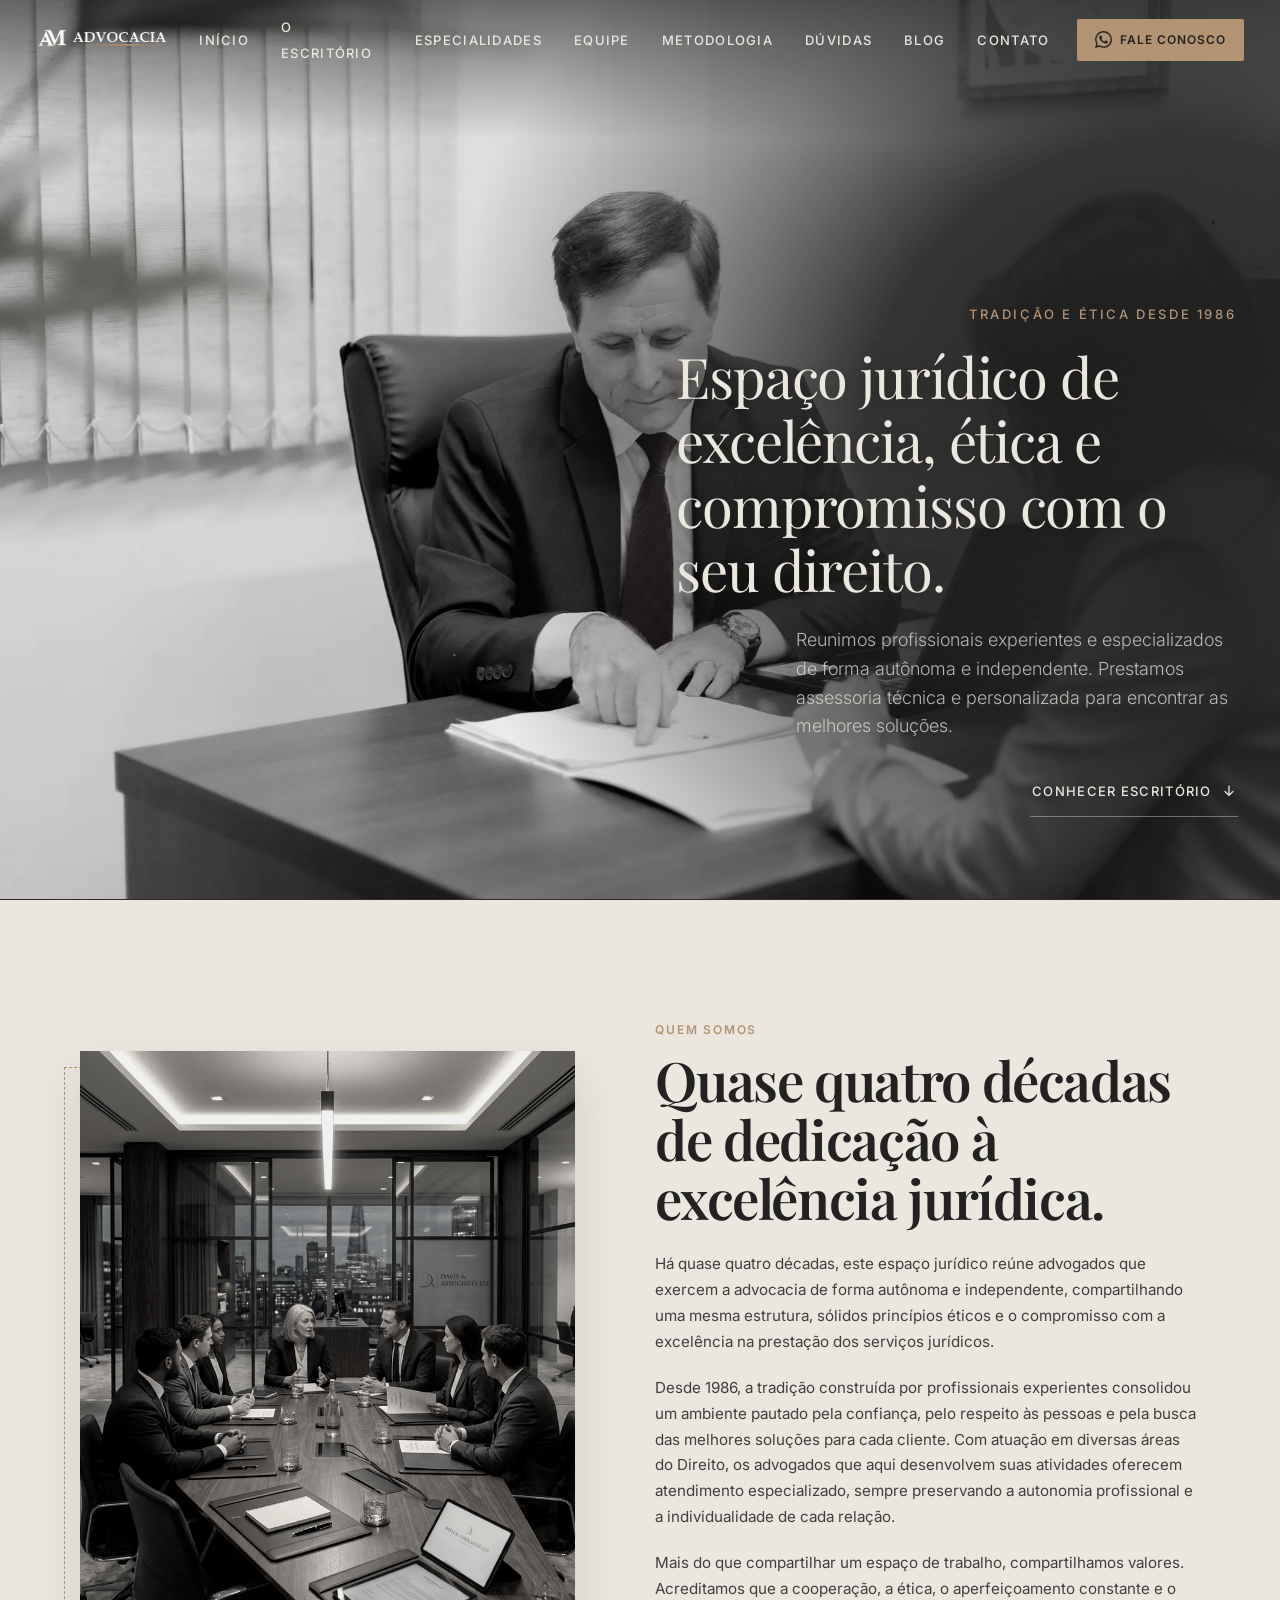
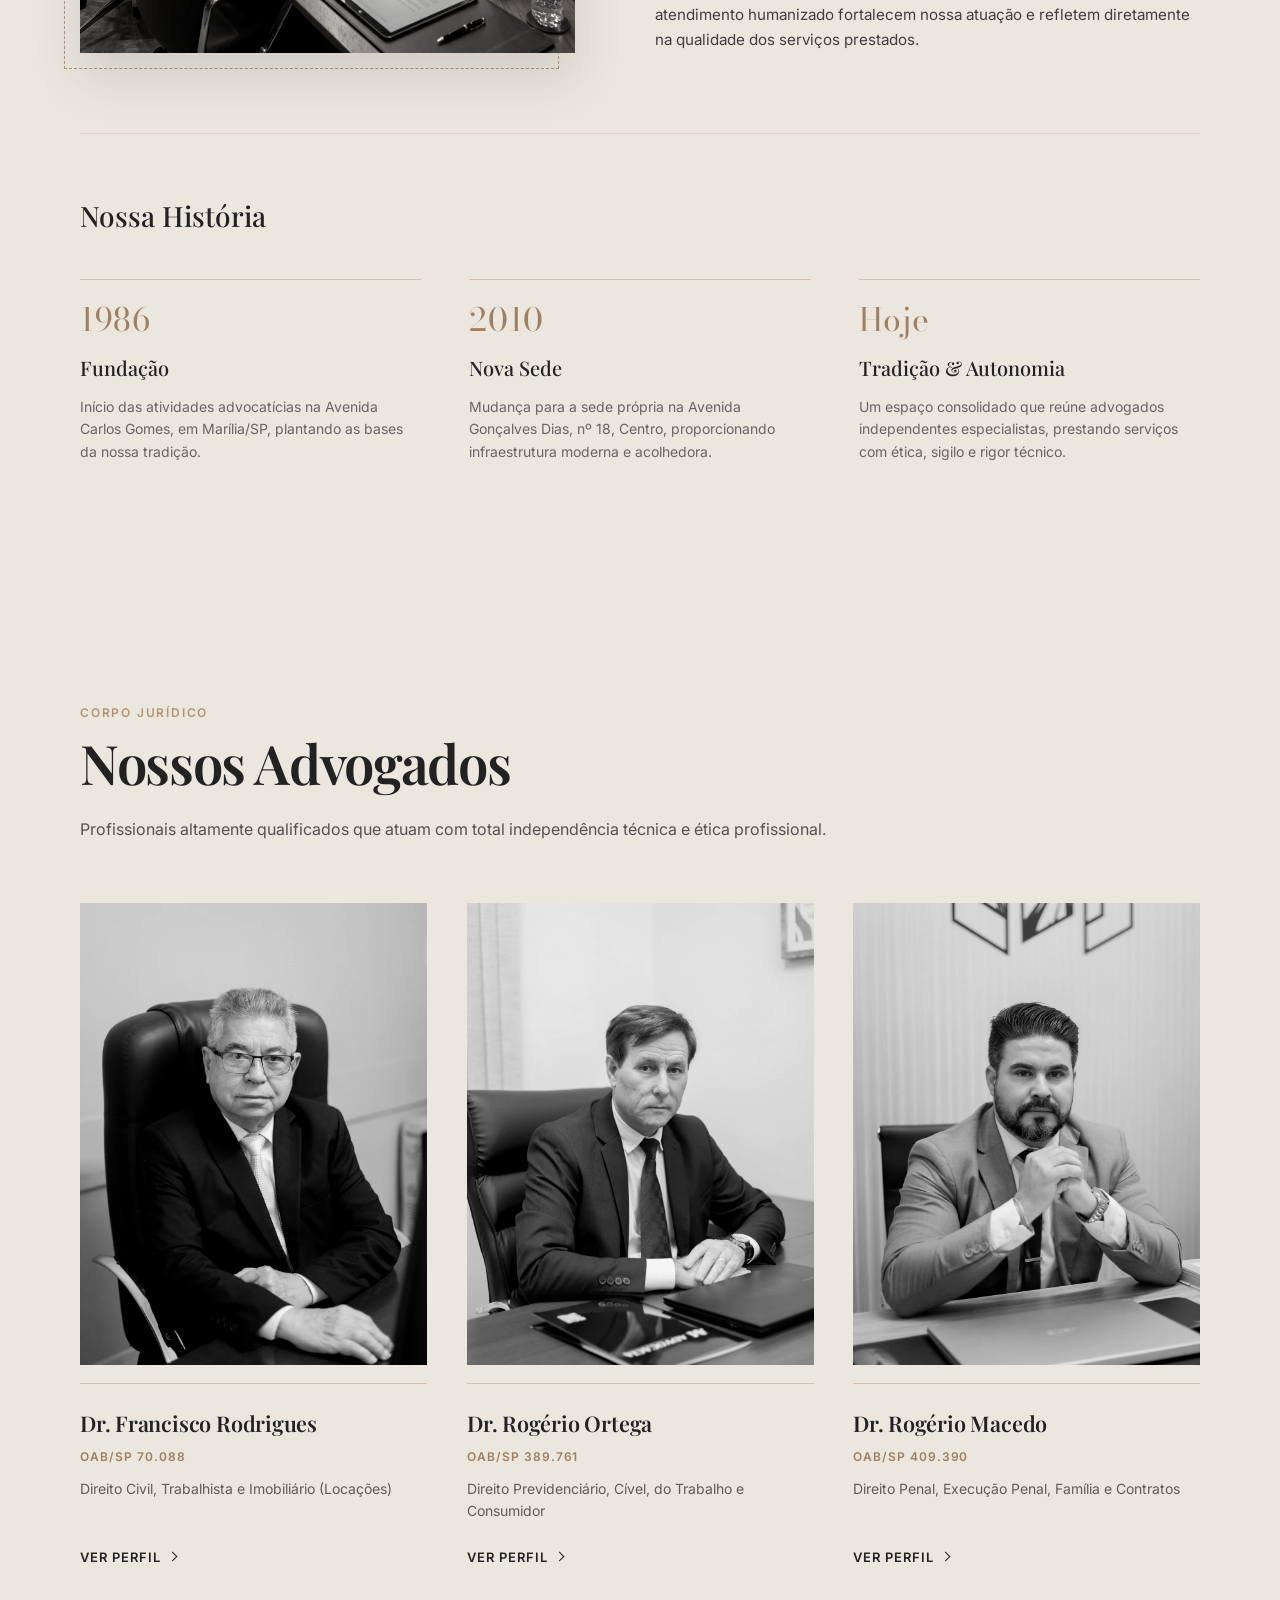
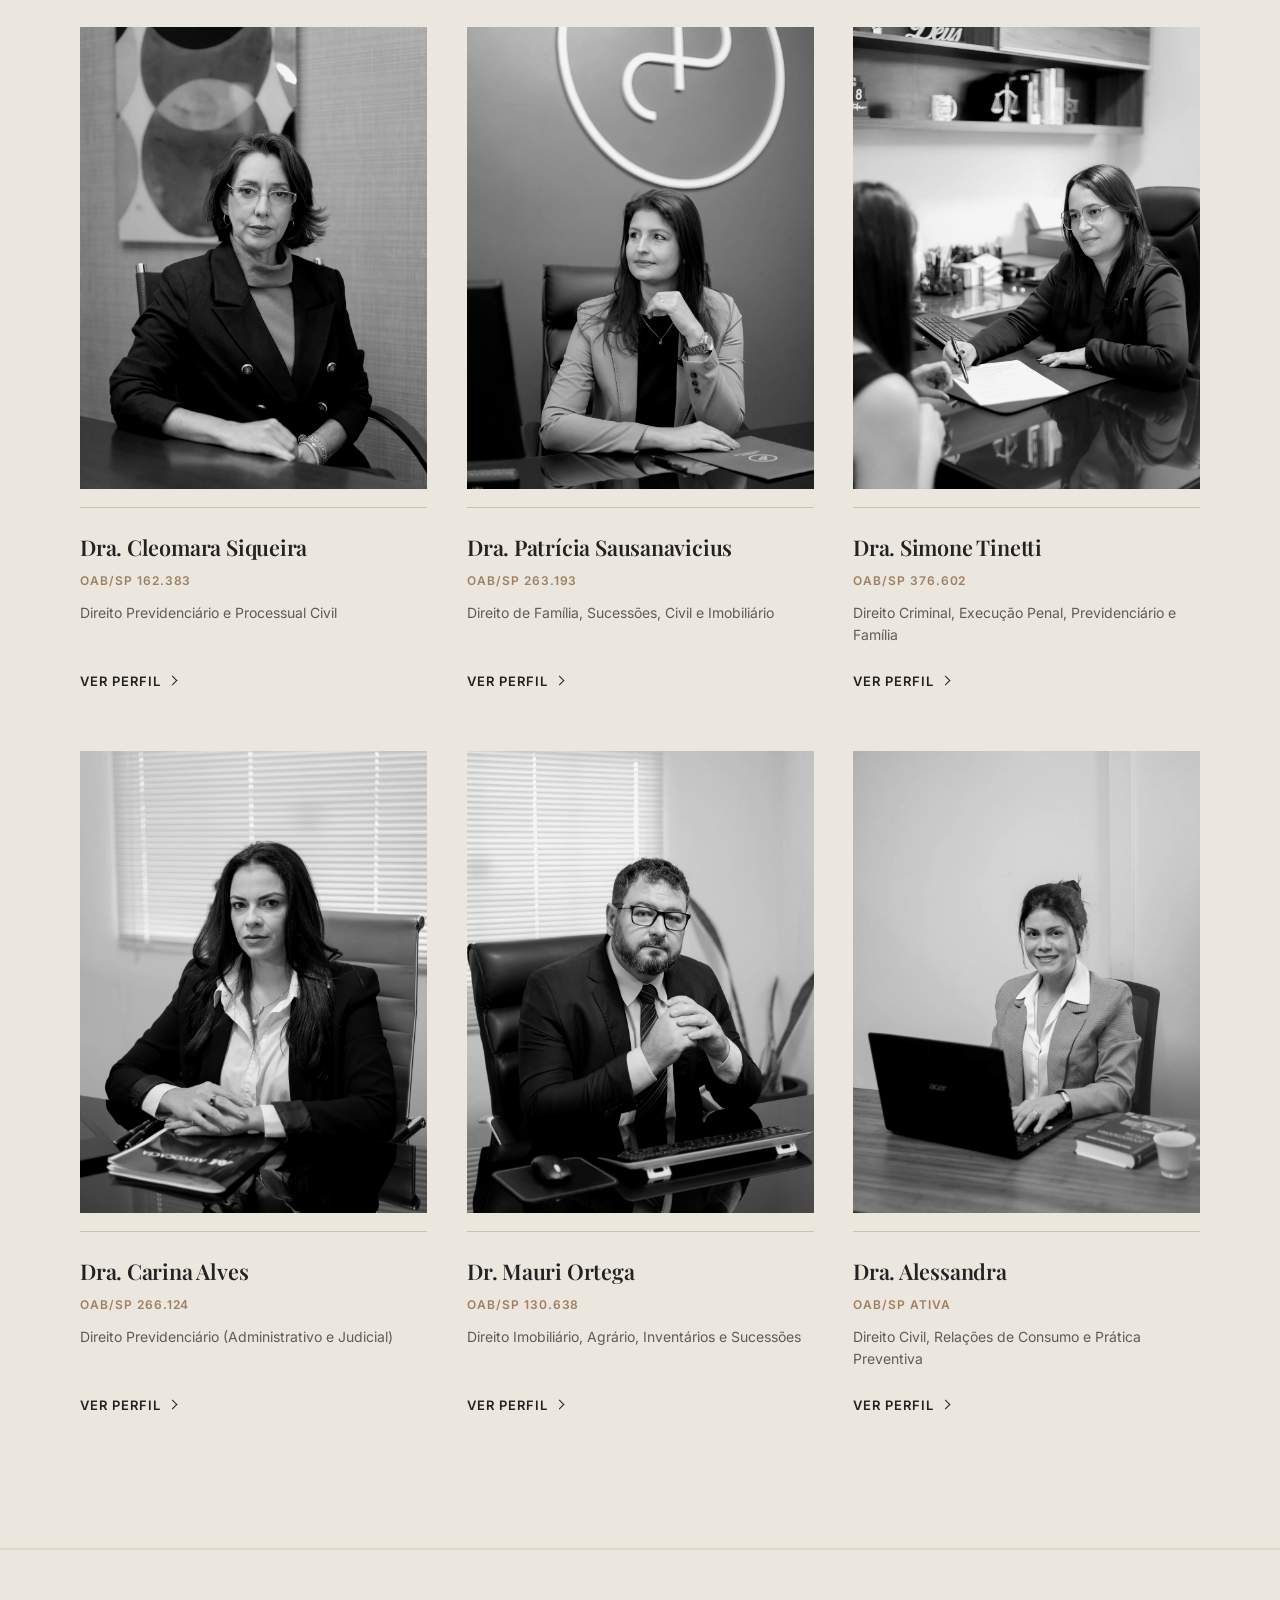
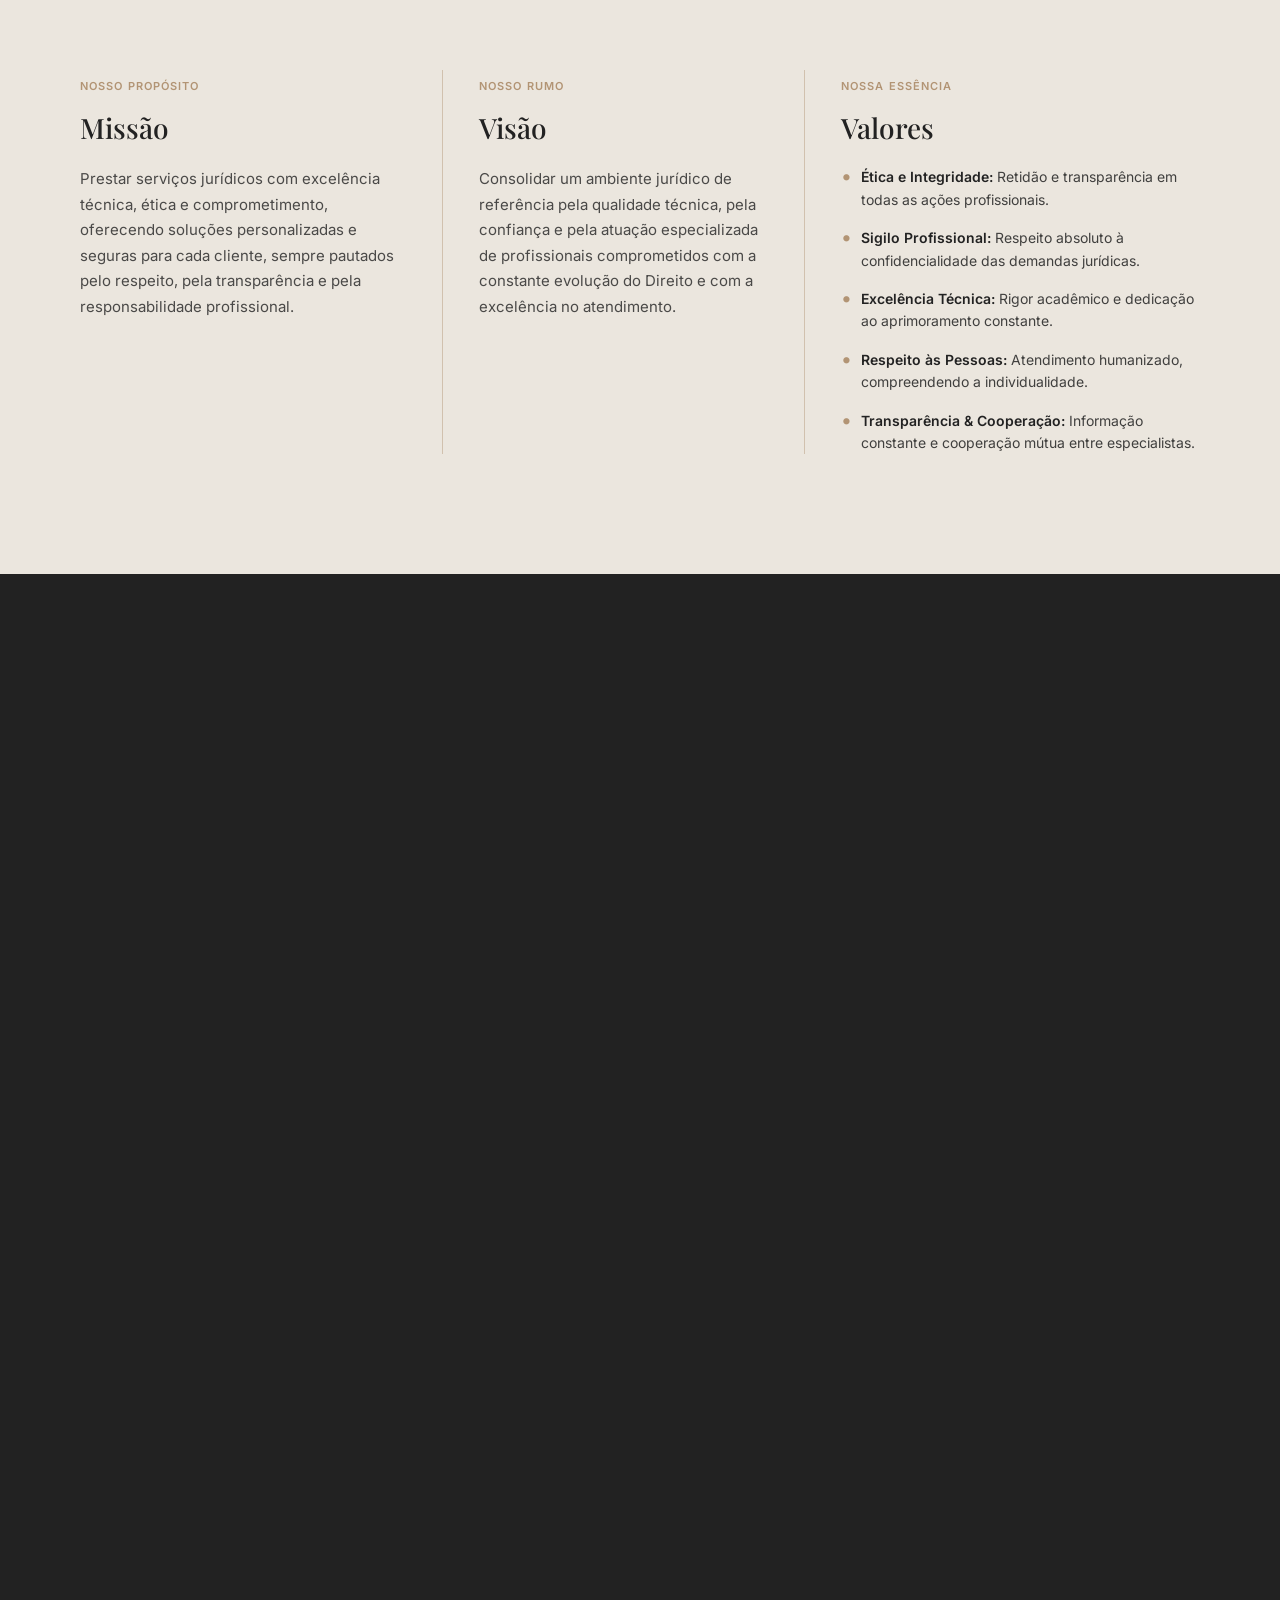
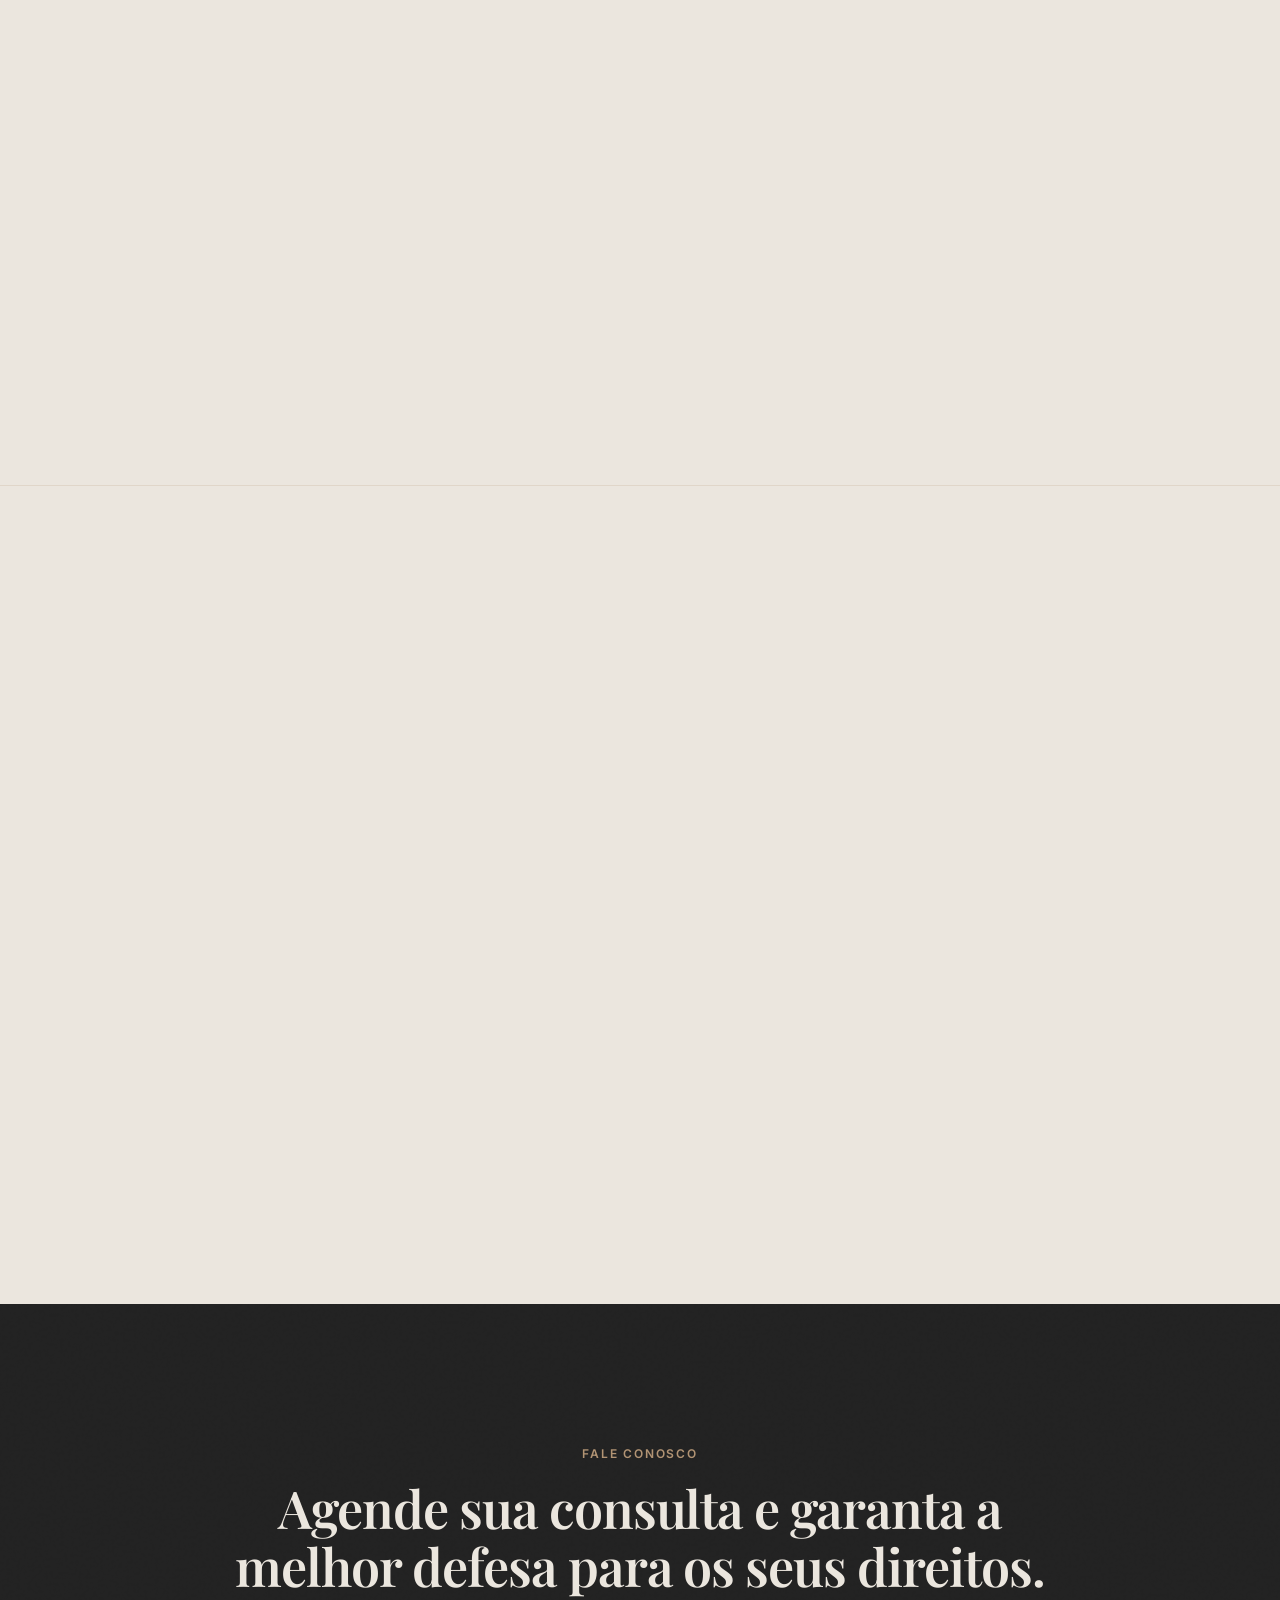
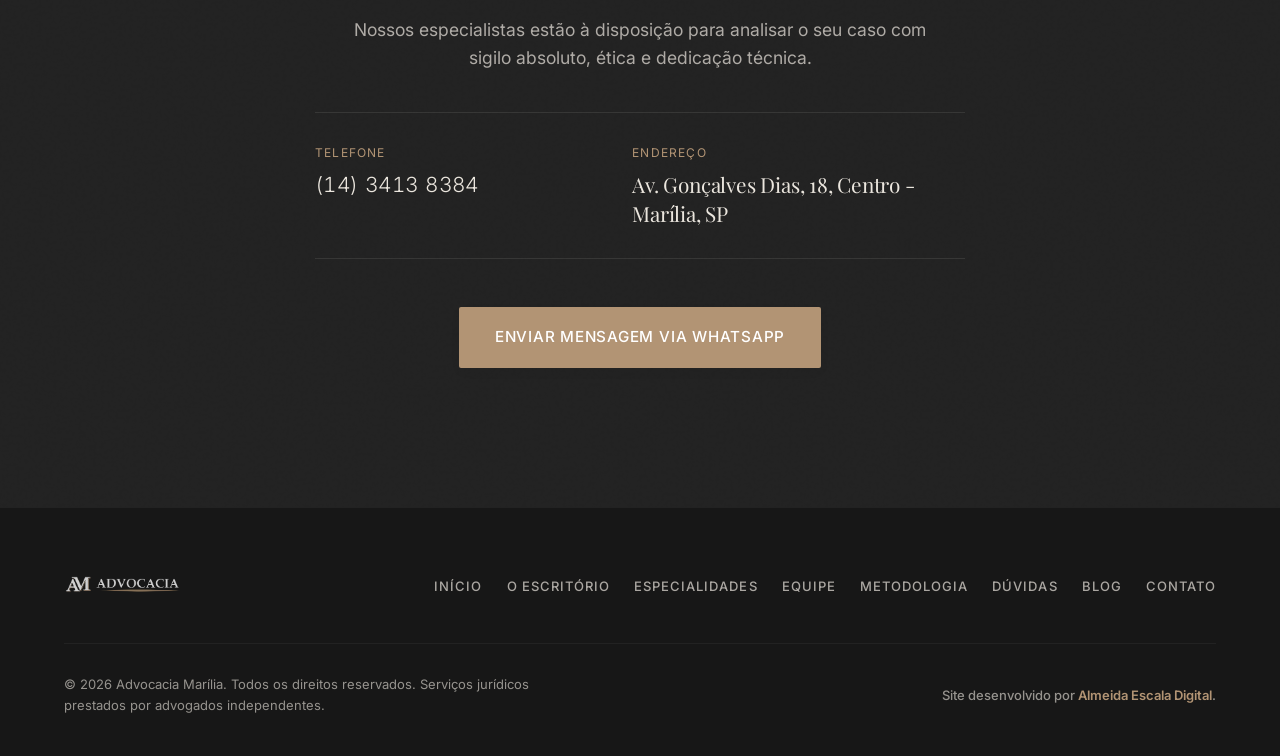
==== index.html @ 07aff84d "Site inicial: hero, sobre, especialidades, equipe, blog e favicon Landing page estática (HTML/CSS/JS" ====
<!DOCTYPE html>
<html lang="pt-BR">
<head>
    <meta charset="UTF-8">
    <meta name="viewport" content="width=device-width, initial-scale=1.0">
    <meta name="description" content="Advocacia Marília - Espaço jurídico de excelência, ética e compromisso. Advogados independentes especializados em diversas áreas do Direito desde 1986 em Marília/SP.">
    <meta name="theme-color" content="#222222">
    <meta property="og:type" content="website">
    <meta property="og:title" content="Advocacia Marília | Excelência e Tradição Jurídica">
    <meta property="og:description" content="Espaço jurídico que reúne advogados independentes especializados em diversas áreas do Direito desde 1986, em Marília/SP.">
    <meta property="og:locale" content="pt_BR">
    <link rel="icon" type="image/png" sizes="32x32" href="favicon-32x32.png">
    <link rel="icon" type="image/png" sizes="16x16" href="favicon-16x16.png">
    <link rel="apple-touch-icon" href="apple-touch-icon.png">
    <title>Advocacia Marília | Excelência e Tradição Jurídica</title>
    
    <!-- Pré-carregamento e Fontes Premium -->
    <link rel="preconnect" href="https://fonts.googleapis.com">
    <link rel="preconnect" href="https://fonts.gstatic.com" crossorigin>
    <link href="https://fonts.googleapis.com/css2?family=Inter:wght@300;400;500;600&family=Playfair+Display:ital,wght@0,400..700;1,400..700&family=Bodoni+Moda:opsz,wght@6..96,400..500&display=swap" rel="stylesheet">

    <!-- Estilos Principais -->
    <link rel="stylesheet" href="style.css?v=14">
</head>
<body>

    <!-- SEÇÃO 0: NAVBAR INTELIGENTE -->
    <nav class="navbar" id="navbar">
        <div class="nav-container">
            <a href="#inicio" class="nav-logo" aria-label="Advocacia Marília - Voltar ao início">
                <img src="logo.png" alt="Logo Advocacia Marília" class="logo-img">
            </a>
            
            <!-- Menu Hamburguer para Mobile -->
            <button class="menu-toggle" id="menuToggle" aria-label="Abrir menu de navegação" aria-expanded="false" aria-controls="navLinks">
                <span class="bar"></span>
                <span class="bar"></span>
                <span class="bar"></span>
            </button>
            
            <ul class="nav-links" id="navLinks">
                <li><a href="#inicio" class="nav-item">Início</a></li>
                <li><a href="#sobre" class="nav-item">O Escritório</a></li>
                <li><a href="#atuacao" class="nav-item">Especialidades</a></li>
                <li><a href="#equipe" class="nav-item">Equipe</a></li>
                <li><a href="#metodologia" class="nav-item">Metodologia</a></li>
                <li><a href="#faq" class="nav-item">Dúvidas</a></li>
                <li><a href="blog/" class="nav-item">Blog</a></li>
                <li><a href="#contato" class="nav-item">Contato</a></li>
            </ul>

            <!-- CTA WhatsApp no header: unico caminho ao WhatsApp visivel durante o Hero, ja que o FAB fica oculto ate #sobre -->
            <a href="https://wa.me/551434138384" target="_blank" rel="noopener noreferrer" class="nav-whatsapp" aria-label="Fale conosco no WhatsApp">
                <svg viewBox="0 0 24 24" xmlns="http://www.w3.org/2000/svg" fill="currentColor" class="nav-whatsapp-icon" aria-hidden="true">
                    <path d="M.057 24l1.687-6.163a11.867 11.867 0 0 1-1.587-5.946C.16 5.335 5.495 0 12.05 0a11.817 11.817 0 0 1 8.413 3.488 11.824 11.824 0 0 1 3.48 8.414c-.003 6.557-5.338 11.892-11.893 11.892a11.9 11.9 0 0 1-5.688-1.448L.057 24zm6.597-3.807c1.676.995 3.276 1.591 5.392 1.592 5.448 0 9.886-4.434 9.889-9.885.002-5.462-4.415-9.89-9.881-9.892-5.452 0-9.887 4.434-9.889 9.884a9.86 9.86 0 0 0 1.51 5.26l-.999 3.648 3.748-.984zm11.387-5.464c-.074-.124-.272-.198-.57-.347-.297-.149-1.758-.868-2.031-.967-.272-.099-.47-.149-.669.149-.198.297-.768.967-.941 1.165-.173.198-.347.223-.644.074-.297-.149-1.255-.462-2.39-1.475-.883-.788-1.48-1.761-1.653-2.059-.173-.297-.018-.458.13-.606.134-.133.297-.347.446-.521.151-.172.2-.296.3-.495.099-.198.05-.372-.025-.521-.075-.148-.669-1.611-.916-2.206-.242-.579-.487-.501-.669-.51l-.57-.01a1.1 1.1 0 0 0-.792.372c-.272.297-1.04 1.016-1.04 2.479s1.065 2.876 1.213 3.074c.149.198 2.095 3.2 5.076 4.487.709.306 1.263.489 1.694.626.712.226 1.36.194 1.872.118.571-.085 1.758-.719 2.006-1.413.248-.695.248-1.29.173-1.414z"/>
                </svg>
                <span class="nav-whatsapp-text">Fale Conosco</span>
            </a>
        </div>
    </nav>

    <!-- SEÇÃO 1: HERO -->
    <header class="hero" id="inicio">
        <!-- Foto real do escritorio (ensaio) como fundo, p&b + veu radial navy -->
        <div class="hero-media" aria-hidden="true">
            <img src="fotoatendendo.webp" alt="" fetchpriority="high" class="hero-media-img">
        </div>

        <div class="hero-container">
            <span class="hero-kicker reveal reveal-delay-1">Tradição e Ética desde 1986</span>
            <h1 class="hero-title reveal reveal-delay-2">Espaço jurídico de excelência, ética e compromisso com o seu direito.</h1>
            <p class="hero-subtitle reveal reveal-delay-3">Reunimos profissionais experientes e especializados de forma autônoma e independente. Prestamos assessoria técnica e personalizada para encontrar as melhores soluções.</p>
            <a href="#sobre" class="hero-link reveal reveal-delay-4">
                <span>Conhecer Escritório</span>
                <svg class="hero-link-arrow" viewBox="0 0 16 16" xmlns="http://www.w3.org/2000/svg" fill="none" stroke="currentColor" stroke-width="1.5" stroke-linecap="round" stroke-linejoin="round" aria-hidden="true">
                    <path d="M8 2.5v10M3.5 8.5 8 13l4.5-4.5"/>
                </svg>
            </a>
        </div>
    </header>

    <main>
        <!-- SEÇÃO 2: A ADVOGADA / SOBRE -->
        <section class="about" id="sobre">
            <div class="section-container">
                <!-- Grid de 2 linhas: kicker (linha 1, col dir), imagem (linha 2, col esq) e corpo (linha 2, col dir) -->
                <!-- compartilham a mesma linha -> topo da imagem = topo do titulo, base da imagem = fim do texto.  -->
                <div class="about-grid reveal">
                    <span class="section-kicker about-kicker">Quem Somos</span>
                    <div class="about-media">
                        <div class="about-frame">
                            <img src="quem_somos_neutro.webp" alt="Reunião corporativa no escritório Advocacia Marília" class="about-img" loading="lazy">
                        </div>
                    </div>
                    <div class="about-body">
                        <h2 class="section-title">Quase quatro décadas de dedicação à excelência jurídica.</h2>

                        <p class="about-text">Há quase quatro décadas, este espaço jurídico reúne advogados que exercem a advocacia de forma autônoma e independente, compartilhando uma mesma estrutura, sólidos princípios éticos e o compromisso com a excelência na prestação dos serviços jurídicos.</p>
                        <p class="about-text">Desde 1986, a tradição construída por profissionais experientes consolidou um ambiente pautado pela confiança, pelo respeito às pessoas e pela busca das melhores soluções para cada cliente. Com atuação em diversas áreas do Direito, os advogados que aqui desenvolvem suas atividades oferecem atendimento especializado, sempre preservando a autonomia profissional e a individualidade de cada relação.</p>
                        <p class="about-text">Mais do que compartilhar um espaço de trabalho, compartilhamos valores. Acreditamos que a cooperação, a ética, o aperfeiçoamento constante e o atendimento humanizado fortalecem nossa atuação e refletem diretamente na qualidade dos serviços prestados.</p>
                    </div>
                </div>

                <!-- LINHA DO TEMPO -->
                <div class="timeline-wrapper reveal">
                    <h3 class="timeline-section-title">Nossa História</h3>
                    <div class="timeline-grid">
                        <div class="timeline-item">
                            <span class="timeline-year">1986</span>
                            <h4 class="timeline-title">Fundação</h4>
                            <p class="timeline-desc">Início das atividades advocatícias na Avenida Carlos Gomes, em Marília/SP, plantando as bases da nossa tradição.</p>
                        </div>
                        <div class="timeline-item">
                            <span class="timeline-year">2010</span>
                            <h4 class="timeline-title">Nova Sede</h4>
                            <p class="timeline-desc">Mudança para a sede própria na Avenida Gonçalves Dias, nº 18, Centro, proporcionando infraestrutura moderna e acolhedora.</p>
                        </div>
                        <div class="timeline-item">
                            <span class="timeline-year">Hoje</span>
                            <h4 class="timeline-title">Tradição & Autonomia</h4>
                            <p class="timeline-desc">Um espaço consolidado que reúne advogados independentes especialistas, prestando serviços com ética, sigilo e rigor técnico.</p>
                        </div>
                    </div>
                </div>
            </div>
        </section>

        <!-- SEÇÃO: CORPO JURÍDICO / EQUIPE -->
        <section class="team" id="equipe">
            <div class="section-container">
                <div class="team-header">
                    <span class="section-kicker">Corpo Jurídico</span>
                    <h2 class="section-title">Nossos Advogados</h2>
                    <p class="team-subtitle">Profissionais altamente qualificados que atuam com total independência técnica e ética profissional.</p>
                </div>

                <div class="team-grid">
                    <!-- ADVOGADO 1: Francisco Rodrigues -->
                    <div class="team-card reveal reveal-delay-1">
                        <div class="team-media">
                            <img src="curriculoseadvogados/francisco.webp" alt="Dr. Francisco Rodrigues" class="team-img" loading="lazy">
                        </div>
                        <div class="team-info">
                            <h3 class="team-name">Dr. Francisco Rodrigues</h3>
                            <span class="team-oab">OAB/SP 70.088</span>
                            <p class="team-specialty">Direito Civil, Trabalhista e Imobiliário (Locações)</p>
                            <button class="team-expand-btn" aria-label="Ver perfil completo de Dr. Francisco Rodrigues">
                                <span class="btn-text">Ver Perfil</span>
                                <span class="btn-icon"></span>
                            </button>
                            <div class="team-bio-data" style="display: none;">
                                Advogado atuante desde 1982, especializado nas áreas de Direito Civil, Direito do Trabalho e Direito Imobiliário voltado a locações. Possui uma sólida trajetória institucional na advocacia, tendo sido eleito Secretário da OAB Marília (1993/1995) e Secretário-Geral (2022/2024). Foi nomeado membro do Conselho Regional de Prerrogativas de Marília (2013/2015) e membro do Conselho Regional de Prerrogativas da 11ª Região (2016/2018). Atualmente, exerce o cargo de Vice-Presidente da 31ª Subseção da OAB de Marília/SP para o triênio 2025/2027.
                            </div>
                        </div>
                    </div>

                    <!-- ADVOGADO 2: Rogério Ortega -->
                    <div class="team-card reveal reveal-delay-2">
                        <div class="team-media">
                            <img src="curriculoseadvogados/rogerioortega.webp" alt="Dr. Rogério Marques Ortega" class="team-img" loading="lazy">
                        </div>
                        <div class="team-info">
                            <h3 class="team-name">Dr. Rogério Ortega</h3>
                            <span class="team-oab">OAB/SP 389.761</span>
                            <p class="team-specialty">Direito Previdenciário, Cível, do Trabalho e Consumidor</p>
                            <button class="team-expand-btn" aria-label="Ver perfil completo de Dr. Rogério Marques Ortega">
                                <span class="btn-text">Ver Perfil</span>
                                <span class="btn-icon"></span>
                            </button>
                            <div class="team-bio-data" style="display: none;">
                                Graduado pelo Centro Universitário Eurípedes de Marília - UNIVEM (2004). Especialista pós-graduado em Direito e Processo do Trabalho pela Anhanguera-UNIDERP (2010), Direito Público (2012), Direito Previdenciário e Processo Previdenciário pelo IBMEC-SP (2022) e Direito Processual Civil pelo IBMEC-SP (2025). Atua na área de Direito Previdenciário com foco na concessão e revisão de aposentadorias e benefícios. No Direito Civil, atua em contratos, relações de consumo, família e sucessões. No Direito do Trabalho, atua em advocacia contenciosa e preventiva para trabalhadores e empresas.
                            </div>
                        </div>
                    </div>

                    <!-- ADVOGADO 3: Rogério Macedo -->
                    <div class="team-card reveal reveal-delay-3">
                        <div class="team-media">
                            <img src="curriculoseadvogados/rogeriomacedo.webp" alt="Dr. Rogério Aparecido dos Santos Macedo" class="team-img" loading="lazy">
                        </div>
                        <div class="team-info">
                            <h3 class="team-name">Dr. Rogério Macedo</h3>
                            <span class="team-oab">OAB/SP 409.390</span>
                            <p class="team-specialty">Direito Penal, Execução Penal, Família e Contratos</p>
                            <button class="team-expand-btn" aria-label="Ver perfil completo de Dr. Rogério Aparecido dos Santos Macedo">
                                <span class="btn-text">Ver Perfil</span>
                                <span class="btn-icon"></span>
                            </button>
                            <div class="team-bio-data" style="display: none;">
                                Graduado pela Universidade de Marília (UNIMAR) em 2017 e pós-graduado em Direito Processual Civil. Atualiza-se constantemente junto à Escola Superior da Advocacia (ESA) e LEGALE, com extensões em Juizados Especiais Criminais, Processo Penal Constitucional, Direito de Família e Responsabilidade Civil no Direito Médico. Especializado em Direito Penal e Execução Penal (defesas em flagrante, Tribunal do Júri, recursos e Habeas Corpus de urgência), Direito de Família e Sucessões (divórcios, partilhas, pensão e inventários) e assessoria em Direito Contratual.
                            </div>
                        </div>
                    </div>

                    <!-- ADVOGADO 4: Cleomara Siqueira -->
                    <div class="team-card reveal reveal-delay-1">
                        <div class="team-media">
                            <img src="curriculoseadvogados/cleomara.webp" alt="Dra. Cleomara Cardoso de Siqueira" class="team-img" loading="lazy">
                        </div>
                        <div class="team-info">
                            <h3 class="team-name">Dra. Cleomara Siqueira</h3>
                            <span class="team-oab">OAB/SP 162.383</span>
                            <p class="team-specialty">Direito Previdenciário e Processual Civil</p>
                            <button class="team-expand-btn" aria-label="Ver perfil completo de Dra. Cleomara Cardoso de Siqueira">
                                <span class="btn-text">Ver Perfil</span>
                                <span class="btn-icon"></span>
                            </button>
                            <div class="team-bio-data" style="display: none;">
                                Graduada em Direito pela UNIMAR (1998) e pela Escola Superior da Magistratura do Paraná (1999). Especialista pós-graduada em Direito Processual Civil pela UNIVEM (2002) e em Direito Previdenciário pelo IBMEC-SP (2020-2021). É Mestranda em Direito pela UNIMAR. Exerceu o cargo de Coordenadora Regional da Mulher Advogada da OAB/SP (2016/2018) e atua como Presidente da Comissão da Mulher Advogada da Subseção de Marília desde 2016. É coautora de artigos jurídicos sobre Alienação Parental e Contratos de Representação Comercial publicados em livros coletivos.
                            </div>
                        </div>
                    </div>

                    <!-- ADVOGADO 5: Patrícia Sausanavicius -->
                    <div class="team-card reveal reveal-delay-2">
                        <div class="team-media">
                            <img src="curriculoseadvogados/patricia.webp" alt="Dra. Patrícia Sausanavicius" class="team-img" loading="lazy">
                        </div>
                        <div class="team-info">
                            <h3 class="team-name">Dra. Patrícia Sausanavicius</h3>
                            <span class="team-oab">OAB/SP 263.193</span>
                            <p class="team-specialty">Direito de Família, Sucessões, Civil e Imobiliário</p>
                            <button class="team-expand-btn" aria-label="Ver perfil completo de Dra. Patrícia Sausanavicius">
                                <span class="btn-text">Ver Perfil</span>
                                <span class="btn-icon"></span>
                            </button>
                            <div class="team-bio-data" style="display: none;">
                                Advogada com mais de 19 anos de experiência em advocacia e consultoria jurídica. Pós-graduada em Direito Civil e pós-graduanda em Direito Imobiliário. Atua com excelência técnica e sensibilidade humanizada no planejamento sucessório, proteção patrimonial familiar, inventários judiciais e extrajudiciais, divórcios, partilhas de bens, bem como em Direito Imobiliário (elaboração de contratos imobiliários, regularização de imóveis urbanos e rurais, usucapião e adjudicação compulsória).
                            </div>
                        </div>
                    </div>

                    <!-- ADVOGADO 6: Simone Tinetti -->
                    <div class="team-card reveal reveal-delay-3">
                        <div class="team-media">
                            <img src="curriculoseadvogados/simone.webp" alt="Dra. Simone Aparecida de Oliveira Tinetti Barbosa" class="team-img" loading="lazy">
                        </div>
                        <div class="team-info">
                            <h3 class="team-name">Dra. Simone Tinetti</h3>
                            <span class="team-oab">OAB/SP 376.602</span>
                            <p class="team-specialty">Direito Criminal, Execução Penal, Previdenciário e Família</p>
                            <button class="team-expand-btn" aria-label="Ver perfil completo de Dra. Simone Aparecida de Oliveira Tinetti Barbosa">
                                <span class="btn-text">Ver Perfil</span>
                                <span class="btn-icon"></span>
                            </button>
                            <div class="team-bio-data" style="display: none;">
                                Graduada em Direito pela Faculdade de Ensino Superior e Formação Integral - FAEF (2015) e pós-graduada em Direito Penal e Processual Penal. Atua com foco altamente especializado e humanizado no contencioso criminal e na execução penal de urgência, bem como na área de elaboração de contratos cíveis, Direito Previdenciário (benefícios administrativamente e judicialmente) e demandas judiciais de Família e Sucessões.
                            </div>
                        </div>
                    </div>

                    <!-- ADVOGADO 7: Carina Alves -->
                    <div class="team-card reveal reveal-delay-1">
                        <div class="team-media">
                            <img src="curriculoseadvogados/carina.webp" alt="Dra. Carina Alves Camargo Prestes" class="team-img" loading="lazy">
                        </div>
                        <div class="team-info">
                            <h3 class="team-name">Dra. Carina Alves</h3>
                            <span class="team-oab">OAB/SP 266.124</span>
                            <p class="team-specialty">Direito Previdenciário (Administrativo e Judicial)</p>
                            <button class="team-expand-btn" aria-label="Ver perfil completo de Dra. Carina Alves Camargo Prestes">
                                <span class="btn-text">Ver Perfil</span>
                                <span class="btn-icon"></span>
                            </button>
                            <div class="team-bio-data" style="display: none;">
                                Graduada pela Fundação Eurípedes Soares da Rocha - UNIVEM (2006), pós-graduada em Direito Processual Civil pela UNIVEM e pós-graduada em Direito do Estado com ênfase em Previdenciário e Tributário pela UNIMAR. Membro da Comissão da Mulher Advogada da Subseção de Marília desde 2016. Possui mais de 15 anos de prática especializada no Direito Previdenciário contra o INSS, com forte atuação em planejamento previdenciário, aposentadorias especiais, benefícios de incapacidade, revisões de aposentadoria e concessões judiciais.
                            </div>
                        </div>
                    </div>

                    <!-- ADVOGADO 8: Mauri Ortega -->
                    <div class="team-card reveal reveal-delay-2">
                        <div class="team-media">
                            <img src="curriculoseadvogados/joseaugusto.webp" alt="Dr. Mauri Ortega" class="team-img" loading="lazy">
                        </div>
                        <div class="team-info">
                            <h3 class="team-name">Dr. Mauri Ortega</h3>
                            <span class="team-oab">OAB/SP 130.638</span>
                            <p class="team-specialty">Direito Imobiliário, Agrário, Inventários e Sucessões</p>
                            <button class="team-expand-btn" aria-label="Ver perfil completo de Dr. Mauri Ortega">
                                <span class="btn-text">Ver Perfil</span>
                                <span class="btn-icon"></span>
                            </button>
                            <div class="team-bio-data" style="display: none;">
                                Advogado militante desde 1994, com atuação altamente especializada no Direito Civil e Imobiliário. Foca na assessoria para elaboração de contratos rurais, arrendamento, parceria agrícola, partilhas, inventários e planejamento sucessório imobiliário. Atuou como membro nomeado do Conselho Regional de Prerrogativas de Marília/SP nos períodos de 2013/2015 e 2016/2018.
                            </div>
                        </div>
                    </div>

                    <!-- ADVOGADO 9: Alessandra -->
                    <div class="team-card reveal reveal-delay-3">
                        <div class="team-media">
                            <img src="curriculoseadvogados/alessandra.webp" alt="Dra. Alessandra" class="team-img" loading="lazy">
                        </div>
                        <div class="team-info">
                            <h3 class="team-name">Dra. Alessandra</h3>
                            <span class="team-oab">OAB/SP Ativa</span>
                            <p class="team-specialty">Direito Civil, Relações de Consumo e Prática Preventiva</p>
                            <button class="team-expand-btn" aria-label="Ver perfil completo de Dra. Alessandra">
                                <span class="btn-text">Ver Perfil</span>
                                <span class="btn-icon"></span>
                            </button>
                            <div class="team-bio-data" style="display: none;">
                                Advogada com destacada atuação na advocacia cível e de relações consumeristas. Dedica-se à assessoria contratual e preventiva, atuando no contencioso cível com ética, sigilo absoluto e excelência técnica. Presta consultoria para a mitigação de riscos em negócios cíveis e comerciais, atuando sempre com o objetivo de oferecer soluções práticas, seguras e personalizadas para cada cliente.
                            </div>
                        </div>
                    </div>

                </div>
            </div>
        </section>

        <!-- SEÇÃO: VALORES INSTITUCIONAIS -->
        <section class="institutional" id="valores">
            <div class="section-container">
                <div class="institutional-grid">
                    <div class="inst-card reveal reveal-delay-1">
                        <span class="inst-kicker">Nosso Propósito</span>
                        <h3 class="inst-title">Missão</h3>
                        <p class="inst-text">Prestar serviços jurídicos com excelência técnica, ética e comprometimento, oferecendo soluções personalizadas e seguras para cada cliente, sempre pautados pelo respeito, pela transparência e pela responsabilidade profissional.</p>
                    </div>
                    <div class="inst-card reveal reveal-delay-2">
                        <span class="inst-kicker">Nosso Rumo</span>
                        <h3 class="inst-title">Visão</h3>
                        <p class="inst-text">Consolidar um ambiente jurídico de referência pela qualidade técnica, pela confiança e pela atuação especializada de profissionais comprometidos com a constante evolução do Direito e com a excelência no atendimento.</p>
                    </div>
                    <div class="inst-card inst-card-wide reveal reveal-delay-3">
                        <span class="inst-kicker">Nossa Essência</span>
                        <h3 class="inst-title">Valores</h3>
                        <ul class="inst-list">
                            <li><strong>Ética e Integridade:</strong> Retidão e transparência em todas as ações profissionais.</li>
                            <li><strong>Sigilo Profissional:</strong> Respeito absoluto à confidencialidade das demandas jurídicas.</li>
                            <li><strong>Excelência Técnica:</strong> Rigor acadêmico e dedicação ao aprimoramento constante.</li>
                            <li><strong>Respeito às Pessoas:</strong> Atendimento humanizado, compreendendo a individualidade.</li>
                            <li><strong>Transparência & Cooperação:</strong> Informação constante e cooperação mútua entre especialistas.</li>
                        </ul>
                    </div>
                </div>
            </div>
        </section>

        <!-- SEÇÃO 3: ÁREAS DE ATUAÇÃO -->
        <section class="practice" id="atuacao">
            <div class="section-container">
                <div class="practice-header">
                    <span class="section-kicker light">Especialidades</span>
                    <h2 class="section-title light">Áreas de atuação e excelência jurídica.</h2>
                    <p class="practice-subtitle">Nossos advogados atuam de forma ampla e especializada, garantindo um acompanhamento minucioso em diversas vertentes do Direito.</p>
                </div>
                
                <div class="practice-grid">
                    <div class="practice-card reveal reveal-delay-1">
                        <div class="card-number">01</div>
                        <h3 class="card-title">Direito Civil</h3>
                        <p class="card-desc">Atuação abrangente em conflitos cíveis, incluindo Ações de Alimentos, Execuções de Título, Sucessões, Inventários e partilhas, Cobranças de débitos e responsabilidade civil em geral.</p>
                    </div>
                    <div class="practice-card reveal reveal-delay-2">
                        <div class="card-number">02</div>
                        <h3 class="card-title">Direito Imobiliário</h3>
                        <p class="card-desc">Assessoria jurídica em negócios imobiliários, elaboração e revisão de contratos de compra, venda e locação, regularização fundiária de imóveis e ações de proteção da posse.</p>
                    </div>
                    <div class="practice-card reveal reveal-delay-3">
                        <div class="card-number">03</div>
                        <h3 class="card-title">Direito Trabalhista</h3>
                        <p class="card-desc">Defesa dos interesses dos trabalhadores e consultoria preventiva para empresas, com foco em cumprimento das obrigações legais e redução de litígios jurídicos.</p>
                    </div>
                    <div class="practice-card reveal reveal-delay-4">
                        <div class="card-number">04</div>
                        <h3 class="card-title">Direito Previdenciário</h3>
                        <p class="card-desc">Orientação detalhada e planejamento previdenciário, encaminhamento de aposentadorias, concessão de benefícios assistenciais (BPC/LOAS) e recursos administrativos e judiciais.</p>
                    </div>
                    <div class="practice-card reveal reveal-delay-5">
                        <div class="card-number">05</div>
                        <h3 class="card-title">Direito Administrativo</h3>
                        <p class="card-desc">Assessoria em licitações e contratos com a administração pública, defesa em processos administrativos disciplinares (PAD) e representação perante órgãos reguladores.</p>
                    </div>
                    <div class="practice-card practice-card-media reveal reveal-delay-6">
                        <img src="fotoclosernamesaedocumentos.webp" alt="Detalhe de mesa com documentos jurídicos, caneta, óculos e celular durante análise contratual" class="card-media-img" loading="lazy">
                        <div class="card-media-caption">
                            <span>Sólida fundamentação técnica</span>
                        </div>
                    </div>
                </div>
            </div>
        </section>

        <!-- SEÇÃO 4: METODOLOGIA -->
        <section class="method" id="metodologia">
            <div class="section-container">
                <div class="method-header">
                    <span class="section-kicker">Abordagem de Trabalho</span>
                    <h2 class="section-title">Como atuamos para proteger seus direitos.</h2>
                </div>
                
                <div class="method-grid">
                    <div class="method-column reveal reveal-delay-1">
                        <span class="method-num">01</span>
                        <h3 class="method-title">Acolhimento e Diagnóstico</h3>
                        <p class="method-desc">Realizamos um atendimento humanizado e exclusivo para ouvir sua história e compreender as nuances técnicas e pessoais da sua demanda jurídica.</p>
                    </div>
                    <div class="method-column reveal reveal-delay-2">
                        <span class="method-num">02</span>
                        <h3 class="method-title">Análise e Planejamento</h3>
                        <p class="method-desc">Estudamos minuciosamente o cenário com base na legislação e jurisprudência atuais, construindo uma estratégia robusta, segura e transparente.</p>
                    </div>
                    <div class="method-column reveal reveal-delay-3">
                        <span class="method-num">03</span>
                        <h3 class="method-title">Ação e Acompanhamento</h3>
                        <p class="method-desc">Conduzimos as medidas judiciais ou extrajudiciais com total rigor técnico, garantindo atualizações frequentes e um canal direto de comunicação com você.</p>
                    </div>
                </div>

                <div class="method-featured reveal">
                    <div class="method-featured-content">
                        <h4 class="featured-heading">Compromisso com Atendimento Humanizado</h4>
                        <p class="featured-text">Nossos advogados operam com autonomia profissional, preservando a individualidade das relações e focando em soluções sob medida, com ética e cooperação constante.</p>
                    </div>
                    <div class="method-featured-media">
                        <img src="compromisso_humanizado.webp" alt="Advogado atendendo cliente no escritório Advocacia Marília" class="featured-img" loading="lazy">
                    </div>
                </div>
            </div>
        </section>

        <!-- SEÇÃO 5: FAQ / DÚVIDAS -->
        <section class="faq" id="faq">
            <div class="section-container">
                <div class="faq-header">
                    <span class="section-kicker">Perguntas Frequentes</span>
                    <h2 class="section-title">Dúvidas comuns sobre nossos serviços.</h2>
                </div>
                
                <div class="faq-list">
                    <div class="faq-item reveal reveal-delay-1">
                        <button class="faq-question" aria-expanded="false">
                            <span>Como funciona o atendimento de advogados autônomos no mesmo espaço?</span>
                            <span class="faq-icon" aria-hidden="true"></span>
                        </button>
                        <div class="faq-answer">
                            <div class="faq-answer-inner">
                                <p class="faq-text">O escritório funciona como um espaço de cooperação jurídica compartilhada. Cada advogado exerce suas atividades com total autonomia profissional, independência técnica e sigilo. Isso garante atendimento personalizado e especializado, ao mesmo tempo em que permite a cooperação entre os profissionais quando a complexidade do caso exige.</p>
                            </div>
                        </div>
                    </div>
                    <div class="faq-item reveal reveal-delay-2">
                        <button class="faq-question" aria-expanded="false">
                            <span>Como posso agendar uma consulta jurídica no escritório?</span>
                            <span class="faq-icon" aria-hidden="true"></span>
                        </button>
                        <div class="faq-answer">
                            <div class="faq-answer-inner">
                                <p class="faq-text">O agendamento pode ser feito de forma simples pelo telefone fixo <strong>(14) 3413 8384</strong> ou clicando nos botões de CTA ("Falar com um Advogado") espalhados pelo site, que direcionam para o nosso atendimento digital. Realizamos atendimentos presenciais na nossa sede e também consultas remotas por videoconferência.</p>
                            </div>
                        </div>
                    </div>
                    <div class="faq-item reveal reveal-delay-3">
                        <button class="faq-question" aria-expanded="false">
                            <span>Quais documentos preciso providenciar para a primeira consulta?</span>
                            <span class="faq-icon" aria-hidden="true"></span>
                        </button>
                        <div class="faq-answer">
                            <div class="faq-answer-inner">
                                <p class="faq-text">Para a primeira reunião de avaliação, sugerimos trazer seus documentos pessoais (RG, CPF e comprovante de endereço) e toda a documentação que esteja diretamente relacionada ao seu caso (por exemplo: contratos, notificações, carteira de trabalho, certidões de nascimento/óbito, decisões judiciais anteriores, etc.).</p>
                            </div>
                        </div>
                    </div>
                    <div class="faq-item reveal reveal-delay-4">
                        <button class="faq-question" aria-expanded="false">
                            <span>Onde fica localizado o escritório e possui estacionamento ou acessibilidade?</span>
                            <span class="faq-icon" aria-hidden="true"></span>
                        </button>
                        <div class="faq-answer">
                            <div class="faq-answer-inner">
                                <p class="faq-text">Estamos estabelecidos em sede própria na <strong>Avenida Gonçalves Dias, 18, Centro - Marília, SP</strong> (próximo à região central). Nossa estrutura física foi planejada para garantir total acessibilidade, conforto e absoluta privacidade durante os atendimentos.</p>
                            </div>
                        </div>
                    </div>
                </div>
            </div>
        </section>

        <!-- SEÇÃO: BLOG / INFORMAÇÃO -->
        <section class="blog" id="blog">
            <div class="section-container">
                <div class="blog-header">
                    <span class="section-kicker">Informativo Jurídico</span>
                    <h2 class="section-title">Artigos e análises da nossa equipe de advogados.</h2>
                </div>
                
                <div class="blog-grid">
                    <article class="blog-card reveal reveal-delay-1">
                        <span class="blog-date">15 de Junho, 2026</span>
                        <h3 class="blog-card-title">Planejamento previdenciário: como garantir uma aposentadoria segura</h3>
                        <p class="blog-card-author">Por Dra. Carina Alves · OAB/SP 266.124</p>
                        <p class="blog-card-excerpt">Entenda a importância de planejar a sua aposentadoria com antecedência, analisando as regras de transição e calculando o melhor momento para o requerimento.</p>
                        <a href="blog/planejamento-previdenciario/" class="blog-read-more" aria-label="Ler artigo completo sobre Planejamento Previdenciário">Ler artigo completo</a>
                    </article>
                    <article class="blog-card reveal reveal-delay-2">
                        <span class="blog-date">02 de Junho, 2026</span>
                        <h3 class="blog-card-title">Inventário extrajudicial: o caminho mais rápido para a partilha de bens</h3>
                        <p class="blog-card-author">Por Dra. Patrícia Sausanavicius · OAB/SP 263.193</p>
                        <p class="blog-card-excerpt">Saiba como realizar a partilha de bens de forma ágil através de cartório de notas, economizando tempo e evitando o desgaste de um processo judicial demorado.</p>
                        <a href="blog/inventario-extrajudicial/" class="blog-read-more" aria-label="Ler artigo completo sobre Inventário Extrajudicial">Ler artigo completo</a>
                    </article>
                    <article class="blog-card reveal reveal-delay-3">
                        <span class="blog-date">24 de Maio, 2026</span>
                        <h3 class="blog-card-title">Contratos imobiliários: cuidados essenciais antes de assinar a compra</h3>
                        <p class="blog-card-author">Por Dr. Mauri Ortega · OAB/SP 130.638</p>
                        <p class="blog-card-excerpt">Descubra as principais cláusulas que devem ser revisadas por um advogado de confiança para prevenir fraudes, atrasos e dores de cabeça futuras.</p>
                        <a href="blog/contratos-imobiliarios-compra-segura/" class="blog-read-more" aria-label="Ler artigo completo sobre Contratos Imobiliários">Ler artigo completo</a>
                    </article>
                </div>

                <a href="blog/" class="blog-all-link">
                    Ver todos os artigos
                    <span aria-hidden="true">&rarr;</span>
                </a>
            </div>
        </section>

        <!-- SEÇÃO 6: CTA FINAL -->
        <section class="cta" id="contato">
            <div class="section-container">
                <div class="cta-card reveal">
                    <span class="cta-kicker">Fale Conosco</span>
                    <h2 class="cta-title">Agende sua consulta e garanta a melhor defesa para os seus direitos.</h2>
                    <p class="cta-subtitle">Nossos especialistas estão à disposição para analisar o seu caso com sigilo absoluto, ética e dedicação técnica.</p>
                    
                    <div class="cta-info-grid">
                        <div class="cta-info-item">
                            <span class="info-label">Telefone</span>
                            <a href="tel:1434138384" class="info-value">(14) 3413 8384</a>
                        </div>
                        <div class="cta-info-item">
                            <span class="info-label">Endereço</span>
                            <address class="info-value">Av. Gonçalves Dias, 18, Centro - Marília, SP</address>
                        </div>
                    </div>

                    <a href="https://wa.me/551434138384" target="_blank" rel="noopener noreferrer" class="btn btn-primary btn-large">Enviar Mensagem via WhatsApp</a>
                </div>
            </div>
        </section>
    </main>

    <!-- SEÇÃO 7: FOOTER -->
    <footer class="footer">
        <div class="footer-container">
            <div class="footer-top">
                <a href="#inicio" class="footer-logo" aria-label="Advocacia Marília - Voltar ao início">
                    <img src="logo.png" alt="Logo Advocacia Marília" class="logo-img-footer">
                </a>
                <ul class="footer-nav">
                    <li><a href="#inicio">Início</a></li>
                    <li><a href="#sobre">O Escritório</a></li>
                    <li><a href="#atuacao">Especialidades</a></li>
                    <li><a href="#equipe">Equipe</a></li>
                    <li><a href="#metodologia">Metodologia</a></li>
                    <li><a href="#faq">Dúvidas</a></li>
                    <li><a href="blog/">Blog</a></li>
                    <li><a href="#contato">Contato</a></li>
                </ul>
            </div>
            
            <div class="footer-bottom">
                <p class="footer-copy">&copy; 2026 Advocacia Marília. Todos os direitos reservados. Serviços jurídicos prestados por advogados independentes.</p>
                <!-- CRÉDITO OBRIGATÓRIO (CLICÁVEL) -->
                <p class="footer-credit">Site desenvolvido por <a href="https://almeidaescaladigital.com" target="_blank" rel="noopener noreferrer" class="credit-link">Almeida Escala Digital</a>.</p>
            </div>
        </div>
    </footer>

    <!-- WIDGET DE WHATSAPP FLUTUANTE INTELIGENTE -->
    <div class="wa-widget" id="waWidget">
        <!-- Balão de Tooltip de Inatividade -->
        <div class="wa-tooltip" id="waTooltip" aria-live="polite">
            <span>Olá, como posso ajudar?</span>
            <button class="wa-tooltip-close" id="waTooltipClose" aria-label="Fechar balão de ajuda">&times;</button>
        </div>

        <!-- FAB redondo verde WhatsApp: clique navega pro wa.me; hover (desktop) abre o chat -->
        <a class="wa-btn" id="waBtn" href="https://wa.me/551434138384" target="_blank" rel="noopener noreferrer" aria-label="Fale conosco no WhatsApp">
            <svg viewBox="0 0 24 24" xmlns="http://www.w3.org/2000/svg" fill="currentColor" class="wa-icon" aria-hidden="true">
                <path d="M.057 24l1.687-6.163a11.867 11.867 0 0 1-1.587-5.946C.16 5.335 5.495 0 12.05 0a11.817 11.817 0 0 1 8.413 3.488 11.824 11.824 0 0 1 3.48 8.414c-.003 6.557-5.338 11.892-11.893 11.892a11.9 11.9 0 0 1-5.688-1.448L.057 24zm6.597-3.807c1.676.995 3.276 1.591 5.392 1.592 5.448 0 9.886-4.434 9.889-9.885.002-5.462-4.415-9.89-9.881-9.892-5.452 0-9.887 4.434-9.889 9.884a9.86 9.86 0 0 0 1.51 5.26l-.999 3.648 3.748-.984zm11.387-5.464c-.074-.124-.272-.198-.57-.347-.297-.149-1.758-.868-2.031-.967-.272-.099-.47-.149-.669.149-.198.297-.768.967-.941 1.165-.173.198-.347.223-.644.074-.297-.149-1.255-.462-2.39-1.475-.883-.788-1.48-1.761-1.653-2.059-.173-.297-.018-.458.13-.606.134-.133.297-.347.446-.521.151-.172.2-.296.3-.495.099-.198.05-.372-.025-.521-.075-.148-.669-1.611-.916-2.206-.242-.579-.487-.501-.669-.51l-.57-.01a1.1 1.1 0 0 0-.792.372c-.272.297-1.04 1.016-1.04 2.479s1.065 2.876 1.213 3.074c.149.198 2.095 3.2 5.076 4.487.709.306 1.263.489 1.694.626.712.226 1.36.194 1.872.118.571-.085 1.758-.719 2.006-1.413.248-.695.248-1.29.173-1.414z"/>
            </svg>
        </a>

        <!-- Painel de Chat Flutuante -->
        <div class="wa-panel" id="waPanel" role="dialog" aria-label="Atendimento Advocacia Marília">
            <header class="wa-panel-header">
                <div class="wa-brand">
                    <span class="wa-brand-name">Advocacia Marília</span>
                    <span class="wa-brand-status">Atendimento Digital</span>
                </div>
            </header>
            
            <div class="wa-panel-body" id="waPanelBody">
                <div class="wa-chat-area" id="waChatArea">
                    <div class="wa-message wa-msg-received">
                        <p>Olá! Selecione uma das perguntas abaixo ou fale direto com nossa equipe:</p>
                    </div>
                </div>

                <!-- Lista de Perguntas Frequentes baseadas no FAQ do site -->
                <div class="wa-faq-list" id="waFaqList">
                    <button class="wa-faq-btn" data-id="1">Como funciona o atendimento de advogados autônomos?</button>
                    <button class="wa-faq-btn" data-id="2">Como posso agendar uma consulta jurídica?</button>
                    <button class="wa-faq-btn" data-id="3">Quais documentos levar para a primeira consulta?</button>
                    <button class="wa-faq-btn" data-id="4">Onde fica localizado o escritório?</button>
                </div>
            </div>

            <footer class="wa-panel-footer">
                <a href="https://wa.me/551434138384" target="_blank" rel="noopener noreferrer" class="wa-direct-link">Falar no WhatsApp</a>
            </footer>
        </div>
    </div>

    <!-- MODAL DE PERFIL DE ADVOGADO (UX PREMIUM EDITORIAL) -->
    <div class="team-modal" id="teamModal" role="dialog" aria-hidden="true" aria-label="Perfil do Advogado">
        <div class="team-modal-overlay" id="teamModalOverlay"></div>
        <div class="team-modal-content">
            <button class="team-modal-close" id="teamModalClose" aria-label="Fechar perfil">&times;</button>
            <div class="team-modal-body">
                <div class="team-modal-media">
                    <img src="" alt="" id="teamModalImg" class="team-modal-img">
                </div>
                <div class="team-modal-info">
                    <h3 class="team-modal-name" id="teamModalName"></h3>
                    <span class="team-modal-oab" id="teamModalOab"></span>
                    <span class="team-modal-specialty" id="teamModalSpecialty"></span>
                    <div class="team-modal-bio-wrapper">
                        <p class="team-modal-text" id="teamModalBio"></p>
                    </div>
                </div>
            </div>
        </div>
    </div>

    <!-- Scripts Principais -->
    <script src="script.js?v=4"></script>
</body>
</html>
---- style.css ----
/* ==========================================================================
   DESIGN SYSTEM & TOKENS (CSS VARIABLES)
   ========================================================================== */
:root {
    /* Paleta de Cores - Extraída da paleta fornecida */
    --navy: #222222;       /* Fundo Principal Escuro (Cinza Escuro Nobre) */
    --blue: #2E2E2E;       /* Fundo de Cards / Elementos Intermediários */
    --gold: #B29474;       /* Dourado Ocre (Destaques e Botões Principais) */
    --gold-hover: #9E8162; /* Ocre mais escuro para hover */
    --cream: #EBE6DE;      /* Creme Claro (Fundos claros, textos em fundo escuro) */
    --nude: #DDD5C7;       /* Nude Médio (Fundo de Metodologia, respiros) */
    
    /* Cores de Apoio */
    --text-dark: #222222;
    --text-light: #EBE6DE;
    --text-muted: #666666;
    --border-light: rgba(178, 148, 116, 0.2); /* Ocre translúcido para bordas */
    --border-dark: rgba(235, 230, 222, 0.15); /* Creme translúcido para bordas */
    
    /* Tipografia */
    --font-serif: 'Playfair Display', Georgia, serif;
    --font-sans: 'Inter', -apple-system, BlinkMacSystemFont, "Segoe UI", Roboto, sans-serif;
    
    /* Animações Premium (Curva Apple) */
    --ease-premium: cubic-bezier(0.16, 1, 0.3, 1);
    --t-snappy: 0.25s var(--ease-premium);
    --t-smooth: 0.5s var(--ease-premium);
    
    /* Limites de Bordas (Estritas) */
    /* Linguagem editorial flat (ref. Paul Weiss): cantos retos em blocos de layout. */
    /* Overlays flutuantes (chat, FAB, modal) tem raios proprios e nao usam estes tokens. */
    --radius-btn: 2px;
    --radius-card: 0px;
    
    /* Altura da Navbar */
    --nav-height: 80px;
}

/* Prevenção de Tontura (Acessibilidade) */
@media (prefers-reduced-motion: reduce) {
    *, ::before, ::after {
        animation-delay: -1ms !important;
        animation-duration: 1ms !important;
        animation-iteration-count: 1 !important;
        background-attachment: initial !important;
        scroll-behavior: auto !important;
        transition-duration: 0s !important;
        transition-delay: 0s !important;
    }
}

/* ==========================================================================
   RESET & ESTILOS GLOBAIS
   ========================================================================== */
*, *::before, *::after {
    box-sizing: border-box;
    margin: 0;
    padding: 0;
}

html {
    scroll-behavior: smooth;
    scroll-padding-top: var(--nav-height);
    font-size: 16px;
}

body {
    font-family: var(--font-sans);
    background-color: var(--cream);
    color: var(--text-dark);
    line-height: 1.6;
    -webkit-font-smoothing: antialiased;
    overflow-x: hidden;
}

/* Reset de Links e Elementos Interativos */
a {
    color: inherit;
    text-decoration: none;
}

ul, ol {
    list-style: none;
}

img {
    max-width: 100%;
    height: auto;
    display: block;
}

button {
    font-family: inherit;
    border: none;
    background: none;
    cursor: pointer;
}

address {
    font-style: normal;
}

/* Numerais display em Bodoni Moda (didone, algarismos lining regulares). */
/* line-height 1 para nao invadir o espacamento vertical dos vizinhos. */
.card-number,
.method-num,
.timeline-year {
    font-family: 'Bodoni Moda', var(--font-serif), serif;
    font-weight: 400;
    font-variant-numeric: lining-nums;
    line-height: 1;
    letter-spacing: 0.02em;
}

/* Numeracoes discretas (telefones etc.): Inter light com digitos tabulares. */
.info-value[href^="tel:"] {
    font-family: var(--font-sans);
    font-weight: 300;
    font-variant-numeric: lining-nums tabular-nums;
    letter-spacing: 0.02em;
}

/* Detalhes de acabamento globais */
::selection {
    background-color: var(--gold);
    color: var(--navy);
}

:focus-visible {
    outline: 2px solid var(--gold);
    outline-offset: 3px;
}

/* ==========================================================================
   ESTILOS COMPARTILHADOS & UTILITÁRIOS
   ========================================================================== */
.section-container {
    width: 100%;
    max-width: 1200px;
    margin: 0 auto;
    padding: 80px 24px;
}

@media (min-width: 768px) {
    .section-container {
        padding: 120px 40px;
    }
}

/* Kickers & Títulos Editoriais */
.section-kicker {
    display: block;
    font-family: var(--font-sans);
    font-size: 0.75rem;
    text-transform: uppercase;
    letter-spacing: 0.15em;
    font-weight: 600;
    color: var(--gold);
    margin-bottom: 12px;
}

.section-kicker.light {
    color: var(--gold);
}

.section-title {
    font-family: var(--font-serif);
    font-size: clamp(2.25rem, 4.5vw, 3.4rem);
    font-weight: 600;
    line-height: 1.08;
    color: var(--navy);
    margin-bottom: 24px;
    letter-spacing: -0.025em;
    text-wrap: balance;
}

.section-title.light {
    color: var(--cream);
}

/* Botões Customizados */
.btn {
    display: inline-flex;
    align-items: center;
    justify-content: center;
    padding: 14px 28px;
    font-family: var(--font-sans);
    font-size: 0.875rem;
    font-weight: 500;
    letter-spacing: 0.05em;
    text-transform: uppercase;
    border-radius: var(--radius-btn);
    transition: background-color var(--t-snappy), transform var(--t-snappy), box-shadow var(--t-snappy);
    text-align: center;
    min-height: 48px; /* Altura mínima de toque mobile */
}

.btn-primary {
    background-color: var(--gold);
    color: #ffffff;
    box-shadow: 0 4px 12px rgba(0, 0, 0, 0.03);
}

.btn-secondary {
    background-color: transparent;
    color: var(--cream);
    border: 1px solid rgba(235, 230, 222, 0.3);
}

/* Hovers de Botão Seguros e Sofisticados */
@media (hover: hover) and (pointer: fine) {
    .btn-primary:hover {
        background-color: var(--gold-hover);
        transform: translateY(-2px);
        box-shadow: 0 12px 24px rgba(34, 34, 34, 0.18);
    }

    .btn-secondary:hover {
        background-color: rgba(235, 230, 222, 0.05);
        border-color: var(--cream);
        transform: translateY(-2px);
    }
}

/* Feedback fisico de clique */
.btn:active {
    transform: translateY(0) scale(0.99);
}

.btn-large {
    padding: 18px 36px;
    font-size: 0.95rem;
}

/* ==========================================================================
   SEÇÃO 0: NAVBAR INTELIGENTE
   ========================================================================== */
.navbar {
    position: fixed;
    top: 0;
    left: 0;
    width: 100%;
    height: var(--nav-height);
    z-index: 1000;
    background-color: transparent;
    transition: transform var(--t-smooth), background-color var(--t-smooth), backdrop-filter var(--t-smooth), border-color var(--t-smooth);
    border-bottom: 1px solid transparent;
}

/* Navbar Scrolled com Blur Premium */
.navbar.scrolled {
    background-color: rgba(34, 34, 34, 0.9);
    backdrop-filter: blur(12px);
    -webkit-backdrop-filter: blur(12px);
    border-color: rgba(235, 230, 222, 0.08);
}

/* Lógica de Visibilidade Estrita via IntersectionObserver */
.navbar.navbar-hidden {
    transform: translateY(-100%);
    pointer-events: none;
}

/* Full-bleed: logo encostada na borda esquerda, CTA na direita (ref. Paul Weiss) */
.nav-container {
    width: 100%;
    height: 100%;
    padding: 0 20px;
    display: flex;
    align-items: center;
    gap: 20px;
}

@media (min-width: 768px) {
    .nav-container {
        padding: 0 36px;
        gap: 28px;
    }
}

.nav-logo {
    display: flex;
    align-items: center;
    height: 100%;
    order: 1;
    margin-right: auto; /* empurra o resto (links, whatsapp, hamburguer) pra direita, qualquer combinacao */
}

.logo-img {
    height: 40px;
    width: auto;
    object-fit: contain;
}

/* Mobile estreito: logo compacta pra caber ao lado do CTA rotulado + hamburguer */
@media (max-width: 479px) {
    .logo-img {
        height: 30px;
    }
}

.nav-links {
    order: 2;
    display: flex;
    align-items: center;
    gap: 32px;
}

/* Micro-interação de Link com Linha Expansiva */
.nav-item {
    font-family: var(--font-sans);
    font-size: 0.8125rem;
    font-weight: 500;
    text-transform: uppercase;
    letter-spacing: 0.1em;
    color: var(--cream);
    padding: 8px 0;
    position: relative;
    transition: color var(--t-snappy);
}

.nav-item::after {
    content: '';
    position: absolute;
    bottom: 0;
    left: 0;
    width: 100%;
    height: 1px;
    background-color: var(--gold);
    transform: scaleX(0);
    transform-origin: right;
    transition: transform var(--t-snappy);
}

@media (hover: hover) and (pointer: fine) {
    .nav-item:hover {
        color: var(--gold);
    }
    
    .nav-item:hover::after {
        transform: scaleX(1);
        transform-origin: left;
    }
}

/* CTA do header com rotulo: unico caminho ao WhatsApp visivel durante o Hero (FAB oculto ate #sobre) */
.nav-whatsapp {
    order: 3;
    display: inline-flex;
    align-items: center;
    justify-content: center;
    gap: 8px;
    height: 42px;
    padding: 0 18px;
    border-radius: var(--radius-btn);
    background-color: var(--gold);
    color: var(--navy);
    flex-shrink: 0;
    font-family: var(--font-sans);
    font-size: 0.75rem;
    font-weight: 600;
    text-transform: uppercase;
    letter-spacing: 0.08em;
    white-space: nowrap;
    transition: background-color var(--t-snappy), transform var(--t-snappy), box-shadow var(--t-snappy);
}

.nav-whatsapp-icon {
    width: 17px;
    height: 17px;
    flex-shrink: 0;
}

@media (hover: hover) and (pointer: fine) {
    .nav-whatsapp:hover {
        background-color: var(--gold-hover);
        transform: translateY(-1px);
        box-shadow: 0 8px 18px rgba(0, 0, 0, 0.25);
    }
}

@media (max-width: 479px) {
    .nav-whatsapp {
        height: 40px;
        padding: 0 12px;
        font-size: 0.6875rem;
        gap: 6px;
    }
}

/* Menu Toggle Mobile (Hamburguer) */
.menu-toggle {
    order: 4;
    display: none;
    flex-direction: column;
    justify-content: space-between;
    width: 24px;
    height: 18px;
    z-index: 1010;
}

.menu-toggle .bar {
    width: 100%;
    height: 2px;
    background-color: var(--cream);
    transition: transform var(--t-snappy), opacity var(--t-snappy);
}

/* Navbar Responsiva Mobile */
@media (max-width: 991px) {
    .menu-toggle {
        display: flex;
    }
    
    .nav-links {
        position: fixed;
        top: 0;
        right: 0;
        width: 100%;
        max-width: 320px;
        height: 100vh;
        background-color: var(--navy);
        flex-direction: column;
        justify-content: center;
        align-items: flex-start;
        padding: 80px 40px;
        gap: 24px;
        transform: translateX(100%);
        transition: transform var(--t-smooth);
        box-shadow: -10px 0 40px rgba(0, 0, 0, 0.3);
        border-left: 1px solid var(--border-dark);
    }
    
    .nav-links.active {
        transform: translateX(0);
    }
    
    .nav-item {
        font-size: 1rem;
        color: var(--cream);
    }
    
    /* Menu Ativo Hamburguer */
    .menu-toggle.active .bar:nth-child(1) {
        transform: translateY(8px) rotate(45deg);
    }
    
    .menu-toggle.active .bar:nth-child(2) {
        opacity: 0;
    }
    
    .menu-toggle.active .bar:nth-child(3) {
        transform: translateY(-8px) rotate(-45deg);
    }
}

/* ==========================================================================
   SEÇÃO 1: HERO (#inicio)
   ========================================================================== */
.hero {
    min-height: 100vh;
    display: flex;
    align-items: flex-end; /* texto ancorado embaixo, nao mais centralizado */
    background-color: var(--navy);
    padding-top: var(--nav-height);
    color: var(--cream);
    border-bottom: 1px solid rgba(235, 230, 222, 0.05);
    position: relative;
    overflow: hidden;
}

/* Scrim independente no topo, so pra legibilidade da navbar sobre a foto */
.hero::before {
    content: '';
    position: absolute;
    top: 0;
    left: 0;
    right: 0;
    height: 140px;
    background: linear-gradient(to bottom, rgba(10, 10, 10, 0.55), transparent);
    z-index: 1;
    pointer-events: none;
}

/* Foto real do escritorio (ensaio) como fundo full-bleed */
.hero-media {
    position: absolute;
    inset: 0;
    z-index: 0;
}

.hero-media-img {
    width: 100%;
    height: 100%;
    object-fit: cover;
    object-position: 30% 50%;
    filter: grayscale(95%) contrast(108%) brightness(92%);
}

/* Veu radial navy: concentra na zona calma da foto (sem rosto/mao), sem aresta reta */
.hero-media::after {
    content: '';
    position: absolute;
    inset: 0;
    background: radial-gradient(ellipse 58% 78% at 92% 48%, rgba(34, 34, 34, 0.97) 0%, rgba(34, 34, 34, 0.9) 42%, rgba(34, 34, 34, 0.4) 70%, rgba(34, 34, 34, 0) 100%);
}

/* Grao fino monocromatico sobre a foto (mesma receita do .cta::before, sem chuvisco colorido) */
.hero-media::before {
    content: '';
    position: absolute;
    inset: 0;
    z-index: 1;
    background-image: url("data:image/svg+xml,%3Csvg viewBox='0 0 240 240' xmlns='http://www.w3.org/2000/svg'%3E%3Cfilter id='g'%3E%3CfeTurbulence type='fractalNoise' baseFrequency='0.92' numOctaves='4' stitchTiles='stitch'/%3E%3CfeColorMatrix type='saturate' values='0'/%3E%3C/filter%3E%3Crect width='100%25' height='100%25' filter='url(%23g)'/%3E%3C/svg%3E");
    opacity: 0.04;
    mix-blend-mode: soft-light;
}

.hero-container {
    width: 100%;
    padding: 64px 44px 96px 24px; /* right apertado: bloco de texto quase encostando na borda */
    display: flex;
    flex-direction: column;
    align-items: flex-end; /* bloco de texto ancorado no lado do veu (direita) */
    text-align: left;
    position: relative;
    z-index: 2;
}

.hero-kicker {
    font-family: var(--font-sans);
    font-size: 0.8125rem;
    font-weight: 500;
    text-transform: uppercase;
    letter-spacing: 0.2em;
    color: var(--gold);
    margin-bottom: 20px;
}

.hero-title {
    font-family: var(--font-serif);
    font-size: clamp(2.5rem, 5vw, 3.5rem);
    font-weight: 400;
    line-height: 1.15;
    max-width: 560px;
    margin-bottom: 24px;
    letter-spacing: -0.02em;
    color: var(--cream);
    text-shadow: 0 2px 24px rgba(0, 0, 0, 0.35);
}

.hero-subtitle {
    font-family: var(--font-sans);
    font-size: clamp(1rem, 1.5vw, 1.125rem);
    font-weight: 300;
    line-height: 1.6;
    max-width: 440px;
    margin-bottom: 40px;
    color: rgba(235, 230, 222, 0.75);
}

/* Link discreto: unico "CTA" que sobra no corpo do Hero (o WhatsApp mudou pro header, ver .nav-whatsapp) */
.hero-link {
    display: inline-flex;
    align-items: center;
    gap: 10px;
    padding: 14px 2px; /* area de toque ~48px sem precisar de fundo visivel */
    margin: -14px -2px;
    font-family: var(--font-sans);
    font-size: 0.8125rem;
    font-weight: 500;
    text-transform: uppercase;
    letter-spacing: 0.1em;
    color: var(--cream);
    border-bottom: 1px solid rgba(235, 230, 222, 0.4);
    transition: color var(--t-snappy), border-color var(--t-snappy), gap var(--t-snappy);
}

.hero-link-arrow {
    width: 14px;
    height: 14px;
    flex-shrink: 0;
    transition: transform var(--t-snappy);
}

@media (hover: hover) and (pointer: fine) {
    .hero-link:hover {
        color: var(--gold);
        border-color: var(--gold);
        gap: 14px;
    }

    .hero-link:hover .hero-link-arrow {
        transform: translateY(3px);
    }
}

/* Mobile: recorte da foto focado no rosto, veu cobrindo quase tudo (sem "sobra" pra respirar foto numa tela estreita). */
/* padding-bottom so estetico agora -- o widget do WhatsApp fica oculto no Hero em qualquer viewport, sem risco de colisao. */
@media (max-width: 767px) {
    .hero {
        padding-bottom: 64px;
    }

    .hero-media-img {
        object-position: 38% 22%;
    }

    .hero-media::after {
        background: radial-gradient(ellipse 100% 90% at 62% 38%, rgba(34, 34, 34, 0.93) 0%, rgba(34, 34, 34, 0.86) 55%, rgba(34, 34, 34, 0.55) 80%, rgba(34, 34, 34, 0.3) 100%);
    }

    .hero-container {
        padding: 28px 24px 24px;
    }
}

/* ==========================================================================
   SEÇÃO 2: A ADVOGADA / SOBRE (#sobre)
   ========================================================================== */
.about {
    background-color: var(--cream);
    color: var(--navy);
}

.about-grid {
    display: grid;
    grid-template-columns: 1fr;
    row-gap: 40px;
    margin-bottom: 80px;
}

/* Mobile: kicker -> corpo -> imagem */
.about-kicker { order: 1; margin-bottom: -28px; }
.about-body { order: 2; }
.about-media { order: 3; }

@media (min-width: 992px) {
    .about-grid {
        grid-template-columns: 1fr 1.1fr;
        grid-template-rows: auto auto;
        column-gap: 80px;
        row-gap: 0;
        align-items: stretch;
    }

    /* Kicker na linha 1; imagem e corpo dividem a linha 2 -> topo e base travados um no outro */
    .about-kicker { grid-column: 2; grid-row: 1; order: 0; margin-bottom: 12px; }
    .about-media { grid-column: 1; grid-row: 2; order: 0; }
    .about-body { grid-column: 2; grid-row: 2; order: 0; }
}

/* Foto com Borda Tracejada Croqui */
.about-media {
    position: relative;
    display: flex;
    justify-content: center;
}

.about-frame {
    position: relative;
    width: 100%;
    max-width: 420px;
    aspect-ratio: 3 / 4;
}

@media (min-width: 992px) {
    /* Desktop: a altura vem da linha do grid (= altura do titulo + texto), nao de aspect-ratio */
    .about-frame {
        max-width: none;
        aspect-ratio: auto;
        height: 100%;
    }
}

/* Efeito Croqui: Moldura tracejada flutuando por trás da foto */
.about-frame::before {
    content: '';
    position: absolute;
    top: 16px;
    left: -16px;
    width: 100%;
    height: 100%;
    border: 1px dashed var(--gold);
    z-index: 1;
    pointer-events: none;
    transition: transform var(--t-smooth);
}

.about-img {
    width: 100%;
    height: 100%;
    object-fit: cover;
    border-radius: var(--radius-card);
    position: relative;
    z-index: 2;
    /* Fotografia monocromatica em todo o site (linguagem editorial da hero); leve sepia p/ nao morrer no cream */
    filter: grayscale(92%) sepia(8%) contrast(106%) brightness(94%);
    box-shadow: 0 24px 48px rgba(34, 34, 34, 0.12);
}

@media (hover: hover) and (pointer: fine) {
    .about-media:hover .about-frame::before {
        transform: translate(6px, -6px);
    }
}

.about-content {
    display: flex;
    flex-direction: column;
    align-items: flex-start;
}

.about-text {
    font-size: 0.95rem;
    line-height: 1.7;
    color: rgba(34, 34, 34, 0.85);
    margin-bottom: 20px;
}

/* Sem margem no ultimo paragrafo: a base da imagem alinha exatamente com o fim do texto */
.about-body .about-text:last-child {
    margin-bottom: 0;
}

/* --- LINHA DO TEMPO HISTÓRICA --- */
.timeline-wrapper {
    margin-top: 80px;
    border-top: 1px solid var(--border-light);
    padding-top: 60px;
}

.timeline-section-title {
    font-family: var(--font-serif);
    font-size: 1.75rem;
    margin-bottom: 40px;
    font-weight: 500;
}

.timeline-grid {
    display: grid;
    grid-template-columns: 1fr;
    gap: 32px;
}

@media (min-width: 768px) {
    .timeline-grid {
        grid-template-columns: repeat(3, 1fr);
        gap: 48px;
    }
}

/* Ledger editorial: ano grande em serifa sobre hairline, sem chip/sombra */
.timeline-item {
    border-top: 1px solid rgba(178, 148, 116, 0.45);
    padding-top: 24px;
}

.timeline-year {
    display: block;
    font-size: 2rem;
    color: var(--gold-hover);
    margin-bottom: 16px;
}

.timeline-title {
    font-family: var(--font-serif);
    font-size: 1.25rem;
    margin-bottom: 12px;
    font-weight: 500;
}

.timeline-desc {
    font-size: 0.875rem;
    color: var(--text-muted);
    line-height: 1.6;
}

/* ==========================================================================
   SEÇÃO: VALORES INSTITUCIONAIS (#valores)
   ========================================================================== */
.institutional {
    background-color: var(--cream);
    border-top: 1px solid var(--border-light);
    color: var(--navy);
}

.institutional-grid {
    display: grid;
    grid-template-columns: 1fr;
    gap: 32px;
}

@media (min-width: 768px) {
    .institutional-grid {
        grid-template-columns: 1fr 1fr;
    }
    
    .inst-card-wide {
        grid-column: span 2;
    }
}

@media (min-width: 1024px) {
    .institutional-grid {
        grid-template-columns: 1fr 1fr 1.2fr;
    }
    
    .inst-card-wide {
        grid-column: span 1;
    }
}

/* Colunas editoriais separadas por hairline (sem caixas flutuantes) */
.inst-card {
    padding: 28px 0 0;
    border-top: 1px solid rgba(178, 148, 116, 0.45);
    display: flex;
    flex-direction: column;
    align-items: flex-start;
}

@media (min-width: 1024px) {
    .inst-card {
        padding: 8px 0 0 36px;
        border-top: none;
        border-left: 1px solid rgba(178, 148, 116, 0.45);
    }

    .inst-card:first-child {
        padding-left: 0;
        border-left: none;
    }
}

.inst-kicker {
    font-size: 0.6875rem;
    text-transform: uppercase;
    letter-spacing: 0.1em;
    color: var(--gold);
    margin-bottom: 10px;
    font-weight: 600;
}

.inst-title {
    font-family: var(--font-serif);
    font-size: 1.75rem;
    font-weight: 500;
    margin-bottom: 16px;
}

.inst-text {
    font-size: 0.9375rem;
    line-height: 1.7;
    color: rgba(34, 34, 34, 0.8);
}

.inst-list {
    display: flex;
    flex-direction: column;
    gap: 16px;
    width: 100%;
}

.inst-list li {
    font-size: 0.875rem;
    line-height: 1.6;
    color: rgba(34, 34, 34, 0.85);
    position: relative;
    padding-left: 20px;
}

.inst-list li::before {
    content: '•';
    position: absolute;
    left: 0;
    color: var(--gold);
    font-size: 1.25rem;
    line-height: 1;
}

.inst-list li strong {
    font-weight: 600;
    color: var(--navy);
}

/* ==========================================================================
   SEÇÃO 3: ÁREAS DE ATUAÇÃO (#atuacao)
   ========================================================================== */
.practice {
    background-color: var(--navy);
    color: var(--cream);
    content-visibility: auto;
    contain-intrinsic-size: 800px;
}

.practice-header {
    max-width: 800px;
    margin-bottom: 60px;
}

.practice-subtitle {
    font-size: 1.1rem;
    color: rgba(235, 230, 222, 0.7);
    line-height: 1.6;
}

.practice-grid {
    display: grid;
    grid-template-columns: 1fr;
    gap: 40px 48px;
}

@media (min-width: 768px) {
    .practice-grid {
        grid-template-columns: repeat(2, 1fr);
    }
}

@media (min-width: 1024px) {
    .practice-grid {
        grid-template-columns: repeat(3, 1fr);
    }
}

/* Ledger editorial: bloco flat sobre o navy, aberto por hairline dourada (sem caixa) */
.practice-card {
    padding: 28px 0 0;
    border-top: 1px solid rgba(178, 148, 116, 0.35);
    transition: border-color var(--t-smooth);
    display: flex;
    flex-direction: column;
    min-height: 240px;
}

.card-number {
    font-size: 2.5rem;
    color: rgba(178, 148, 116, 0.45);
    margin-bottom: 20px;
    transition: color var(--t-smooth);
}

.card-title {
    font-family: var(--font-serif);
    font-size: 1.5rem;
    font-weight: 500;
    margin-bottom: 16px;
    color: var(--cream);
}

.card-desc {
    font-size: 0.875rem;
    color: rgba(235, 230, 222, 0.7);
    line-height: 1.65;
}

/* Card especial com Foto do Ensaio */
/* Camadas (topo -> base): 1) moldura = janela de recorte (clip-path) do card, que se     */
/* estende para baixo no hover com o topo fixo; 2) texto estacionario em top:100%, sem    */
/* fundo; 3) a foto, que cresce junto com a moldura (height) e passa POR TRAS do texto,   */
/* revelando-o "dentro" da imagem. A foto e absoluta: nao dita a altura da linha do grid, */
/* entao a base do card alinha com o fim do texto dos vizinhos. */
.practice-card-media {
    padding: 0;
    position: relative;
    border-top: none;
    min-height: 0;
    height: 100%;
    clip-path: inset(0 0 0 0);
}

/* Depois de revelado, o card troca a transicao do .reveal pela do clip-path (a regra do */
/* .reveal vem depois no arquivo e venceria a cascata sem o seletor composto abaixo). */
.practice-card-media.revealed {
    transition: opacity 0.8s var(--ease-premium), transform 0.8s var(--ease-premium), clip-path var(--t-smooth);
}

.card-media-img {
    position: absolute;
    top: 0;
    left: 0;
    width: 100%;
    height: 100%;
    object-fit: cover;
    /* foco no terno e nas maos (nao no rosto/topo da foto) */
    object-position: 50% 38%;
    /* p&b consistente com o resto da fotografia do site */
    filter: grayscale(100%) contrast(105%) brightness(78%);
    transition: height var(--t-smooth);
}

/* Texto estacionario na faixa logo abaixo da base de repouso; invisivel em repouso */
/* porque a moldura (clip-path) corta na borda do card. Scrim estatico (sem fade)   */
/* para o texto ler sobre qualquer area clara da foto. */
.card-media-caption {
    position: absolute;
    top: 100%;
    left: 0;
    width: 100%;
    height: 96px;
    padding: 0 30px;
    background: linear-gradient(to top, rgba(10, 10, 10, 0.82) 0%, rgba(10, 10, 10, 0.35) 70%, rgba(10, 10, 10, 0) 100%);
    display: flex;
    align-items: center;
    z-index: 1;
}

.card-media-caption span {
    font-family: var(--font-serif);
    font-size: 1.125rem;
    letter-spacing: 0.05em;
    color: var(--gold);
    text-shadow: 0 1px 14px rgba(0, 0, 0, 0.5);
}

@media (hover: hover) and (pointer: fine) {
    .practice-card-media:hover {
        clip-path: inset(0 0 -96px 0);
        z-index: 2;
    }

    .practice-card-media:hover .card-media-img {
        height: calc(100% + 96px);
    }
}

/* Touch: sem hover -> foto e legenda empilhadas em fluxo normal */
@media (max-width: 767px) {
    .practice-card-media {
        min-height: 0;
        height: auto;
        clip-path: none;
    }

    .card-media-img {
        position: static;
        display: block;
        height: 360px;
    }

    .card-media-caption {
        position: static;
        height: auto;
        padding: 20px 0 0;
        background: none;
    }
}

/* Hovers dos Cards: flat, sem levitar -- a hairline e o numero acendem */
@media (hover: hover) and (pointer: fine) {
    .practice-card:hover {
        border-top-color: var(--gold);
    }

    .practice-card:hover .card-number {
        color: var(--gold);
    }
}

/* ==========================================================================
   SEÇÃO 4: METODOLOGIA (#metodologia)
   ========================================================================== */
.method {
    background-color: var(--nude);
    color: var(--navy);
    content-visibility: auto;
    contain-intrinsic-size: 800px;
}

.method-header {
    max-width: 800px;
    margin-bottom: 60px;
}

.method-grid {
    display: grid;
    grid-template-columns: 1fr;
    gap: 40px;
    margin-bottom: 80px;
}

@media (min-width: 768px) {
    .method-grid {
        grid-template-columns: repeat(3, 1fr);
        gap: 48px;
    }
}

.method-column {
    display: flex;
    flex-direction: column;
    align-items: flex-start;
}

.method-num {
    font-size: clamp(3.5rem, 6vw, 5rem);
    color: rgba(34, 34, 34, 0.12); /* Opacidade reduzida conforme diretriz */
    margin-bottom: 16px;
}

.method-title {
    font-family: var(--font-serif);
    font-size: 1.35rem;
    font-weight: 500;
    margin-bottom: 16px;
}

.method-desc {
    font-size: 0.9rem;
    color: rgba(34, 34, 34, 0.85);
    line-height: 1.65;
}

/* Destaque Metodologia / Foto Atendendo */
.method-featured {
    display: grid;
    grid-template-columns: 1fr;
    background-color: rgba(255, 255, 255, 0.5);
    border-radius: var(--radius-card);
    overflow: hidden;
    border: 1px solid rgba(178, 148, 116, 0.2);
}

@media (min-width: 992px) {
    .method-featured {
        grid-template-columns: 1.2fr 1fr;
    }
}

.method-featured-content {
    padding: 40px;
    display: flex;
    flex-direction: column;
    justify-content: center;
}

@media (min-width: 768px) {
    .method-featured-content {
        padding: 60px;
    }
}

.featured-heading {
    font-family: var(--font-serif);
    font-size: 1.75rem;
    margin-bottom: 18px;
    font-weight: 500;
}

.featured-text {
    font-size: 0.95rem;
    line-height: 1.7;
    color: rgba(34, 34, 34, 0.8);
}

.method-featured-media {
    width: 100%;
    height: 100%;
    min-height: 300px;
    position: relative;
}

.featured-img {
    width: 100%;
    height: 100%;
    object-fit: cover;
    /* Mesmo tratamento do about-img: fotografia monocromatica coerente em todo o site */
    filter: grayscale(92%) sepia(8%) contrast(106%) brightness(94%);
}

/* ==========================================================================
   SEÇÃO 5: FAQ / DÚVIDAS (#faq)
   ========================================================================== */
.faq {
    background-color: var(--cream);
    color: var(--navy);
    content-visibility: auto;
    contain-intrinsic-size: 800px;
}

.faq-header {
    max-width: 800px;
    margin-bottom: 60px;
}

/* Lista editorial com hairlines (sem cards brancos arredondados) */
.faq-list {
    max-width: 800px;
    margin: 0 auto;
    display: flex;
    flex-direction: column;
    border-bottom: 1px solid rgba(178, 148, 116, 0.45);
}

.faq-item {
    border-top: 1px solid rgba(178, 148, 116, 0.45);
}

.faq-question {
    width: 100%;
    padding: 26px 4px 26px 0;
    display: flex;
    align-items: center;
    justify-content: space-between;
    text-align: left;
    font-family: var(--font-serif);
    font-size: 1.2rem;
    font-weight: 500;
    color: var(--navy);
    transition: color var(--t-snappy);
}

.faq-icon {
    position: relative;
    width: 16px;
    height: 16px;
    flex-shrink: 0;
    margin-left: 20px;
}

.faq-icon::before,
.faq-icon::after {
    content: '';
    position: absolute;
    background-color: var(--gold);
    transition: transform var(--t-smooth);
}

/* Barra horizontal */
.faq-icon::before {
    top: 7px;
    left: 0;
    width: 100%;
    height: 2px;
}

/* Barra vertical */
.faq-icon::after {
    top: 0;
    left: 7px;
    width: 2px;
    height: 100%;
}

/* Estado Aberto do Ícone */
.faq-question[aria-expanded="true"] .faq-icon::after {
    transform: rotate(90deg);
}

.faq-question[aria-expanded="true"] .faq-icon::before {
    transform: rotate(90deg);
    opacity: 0;
}

/* UX do Accordion Obrigatória (CSS Grid para animação de altura) */
.faq-answer {
    display: grid;
    grid-template-rows: 0fr;
    transition: grid-template-rows var(--t-smooth);
}

/* Regra exigida pelo criadordesite.md que faltava: sem ela o accordion nunca abre */
.faq-answer.open {
    grid-template-rows: 1fr;
}

.faq-answer-inner {
    min-height: 0;
    overflow: hidden;
}

.faq-text {
    padding: 0 48px 26px 0;
    font-size: 0.9rem;
    line-height: 1.65;
    color: rgba(34, 34, 34, 0.8);
    max-width: 65ch;
}

@media (hover: hover) and (pointer: fine) {
    .faq-question:hover {
        color: var(--gold-hover);
    }
}

/* ==========================================================================
   SEÇÃO 6: CTA FINAL & CONTATO (#contato)
   ========================================================================== */
.cta {
    background-color: var(--navy);
    color: var(--cream);
    position: relative;
}

/* Grain fino monocromatico: feColorMatrix saturate 0 elimina o chuvisco COLORIDO do feTurbulence puro, */
/* que sobre o navy lia como pixels estranhos; frequencia mais alta deixa o grao mais fino e uniforme.  */
.cta::before {
    content: '';
    position: absolute;
    inset: 0;
    background-image: url("data:image/svg+xml,%3Csvg viewBox='0 0 240 240' xmlns='http://www.w3.org/2000/svg'%3E%3Cfilter id='g'%3E%3CfeTurbulence type='fractalNoise' baseFrequency='0.92' numOctaves='4' stitchTiles='stitch'/%3E%3CfeColorMatrix type='saturate' values='0'/%3E%3C/filter%3E%3Crect width='100%25' height='100%25' filter='url(%23g)'/%3E%3C/svg%3E");
    opacity: 0.05;
    mix-blend-mode: soft-light;
    pointer-events: none;
}

/* Statement flat: sem caixa dentro de caixa */
.cta-card {
    padding: 20px 0;
    text-align: center;
    max-width: 820px;
    margin: 0 auto;
    display: flex;
    flex-direction: column;
    align-items: center;
    position: relative;
}

.cta-kicker {
    font-family: var(--font-sans);
    font-size: 0.75rem;
    text-transform: uppercase;
    letter-spacing: 0.15em;
    font-weight: 600;
    color: var(--gold);
    margin-bottom: 16px;
}

.cta-title {
    font-family: var(--font-serif);
    font-size: clamp(2.1rem, 4.5vw, 3.25rem);
    line-height: 1.12;
    margin-bottom: 20px;
    font-weight: 600;
    letter-spacing: -0.02em;
    text-wrap: balance;
}

.cta-subtitle {
    font-size: clamp(0.95rem, 1.8vw, 1.1rem);
    color: rgba(235, 230, 222, 0.7);
    max-width: 600px;
    margin-bottom: 40px;
    line-height: 1.6;
}

/* Grid de Informações de Contato */
.cta-info-grid {
    display: grid;
    grid-template-columns: 1fr;
    gap: 30px;
    width: 100%;
    max-width: 650px;
    margin-bottom: 48px;
    border-top: 1px solid rgba(235, 230, 222, 0.1);
    border-bottom: 1px solid rgba(235, 230, 222, 0.1);
    padding: 30px 0;
}

@media (min-width: 600px) {
    .cta-info-grid {
        grid-template-columns: 1fr 1.2fr;
        gap: 40px;
    }
}

.cta-info-item {
    display: flex;
    flex-direction: column;
    align-items: center;
}

@media (min-width: 600px) {
    .cta-info-item {
        align-items: flex-start;
        text-align: left;
    }
}

.info-label {
    font-size: 0.75rem;
    text-transform: uppercase;
    letter-spacing: 0.1em;
    color: var(--gold);
    margin-bottom: 8px;
}

.info-value {
    font-family: var(--font-serif);
    font-size: 1.3rem;
    color: var(--cream);
    line-height: 1.4;
    letter-spacing: -0.01em;
}

a.info-value {
    transition: color var(--t-snappy);
}

@media (hover: hover) and (pointer: fine) {
    a.info-value:hover {
        color: var(--gold);
    }
}

/* ==========================================================================
   SEÇÃO 7: FOOTER
   ========================================================================== */
.footer {
    background-color: #171717;
    color: rgba(235, 230, 222, 0.6);
    border-top: 1px solid rgba(235, 230, 222, 0.05);
}

.footer-container {
    max-width: 1200px;
    margin: 0 auto;
    padding: 60px 24px 40px 24px;
}

.footer-top {
    display: flex;
    flex-direction: column;
    align-items: center;
    gap: 30px;
    padding-bottom: 40px;
    border-bottom: 1px solid rgba(235, 230, 222, 0.05);
}

@media (min-width: 768px) {
    .footer-top {
        flex-direction: row;
        justify-content: space-between;
        align-items: center;
    }
}

.logo-img-footer {
    height: 35px;
    width: auto;
    object-fit: contain;
    filter: opacity(80%);
}

.footer-nav {
    display: flex;
    flex-wrap: wrap;
    justify-content: center;
    gap: 24px;
}

.footer-nav a {
    font-size: 0.8125rem;
    font-weight: 500;
    text-transform: uppercase;
    letter-spacing: 0.08em;
    color: rgba(235, 230, 222, 0.7);
    transition: color var(--t-snappy);
}

@media (hover: hover) and (pointer: fine) {
    .footer-nav a:hover {
        color: var(--gold);
    }
}

.footer-bottom {
    padding-top: 30px;
    display: flex;
    flex-direction: column;
    align-items: center;
    gap: 16px;
    text-align: center;
    font-size: 0.8125rem;
}

@media (min-width: 768px) {
    .footer-bottom {
        flex-direction: row;
        justify-content: space-between;
        text-align: left;
    }
}

.footer-copy {
    max-width: 500px;
}

.footer-credit {
    font-weight: 500;
    color: rgba(235, 230, 222, 0.6);
}

.credit-link {
    color: var(--gold);
    text-decoration: none;
    font-weight: 600;
    border-bottom: 1px solid transparent;
    transition: color var(--t-snappy), border-color var(--t-snappy);
}

@media (hover: hover) and (pointer: fine) {
    .credit-link:hover {
        color: var(--cream);
        border-bottom-color: var(--cream);
    }
}

/* ==========================================================================
   SEÇÃO: BLOG / INFORMAÇÃO (#blog)
   ========================================================================== */
.blog {
    background-color: var(--cream);
    color: var(--navy);
    content-visibility: auto;
    contain-intrinsic-size: 800px;
    border-top: 1px solid var(--border-light);
}

.blog-header {
    max-width: 800px;
    margin-bottom: 60px;
}

.blog-grid {
    display: grid;
    grid-template-columns: 1fr;
    gap: 40px 48px;
}

@media (min-width: 768px) {
    .blog-grid {
        grid-template-columns: repeat(3, 1fr);
    }
}

/* Flat editorial: hairline no topo, sem caixa */
.blog-card {
    padding: 28px 0 0;
    border-top: 1px solid rgba(178, 148, 116, 0.45);
    display: flex;
    flex-direction: column;
    align-items: flex-start;
    transition: border-color var(--t-smooth);
}

.blog-date {
    font-size: 0.75rem;
    text-transform: uppercase;
    letter-spacing: 0.08em;
    color: var(--gold);
    margin-bottom: 12px;
    font-weight: 600;
}

.blog-card-title {
    font-family: var(--font-serif);
    font-size: 1.25rem;
    font-weight: 500;
    line-height: 1.35;
    margin-bottom: 16px;
    color: var(--navy);
}

.blog-card-excerpt {
    font-size: 0.875rem;
    color: rgba(34, 34, 34, 0.8);
    line-height: 1.6;
    margin-bottom: 24px;
    flex-grow: 1;
}

.blog-read-more {
    font-size: 0.8125rem;
    font-weight: 600;
    text-transform: uppercase;
    letter-spacing: 0.05em;
    color: var(--gold);
    position: relative;
    transition: color var(--t-snappy);
    display: inline-block;
}

.blog-read-more::after {
    content: '';
    position: absolute;
    bottom: -2px;
    left: 0;
    width: 100%;
    height: 1px;
    background-color: var(--gold);
    transform: scaleX(0);
    transform-origin: right;
    transition: transform var(--t-snappy);
}

@media (hover: hover) and (pointer: fine) {
    .blog-card:hover {
        border-top-color: var(--gold);
    }

    .blog-read-more:hover {
        color: var(--gold-hover);
    }

    .blog-read-more:hover::after {
        transform: scaleX(1);
        transform-origin: left;
        background-color: var(--gold-hover);
    }
}

/* ==========================================================================
   PAGINAS DO BLOG (/blog/ e /blog/<slug>/) -- chrome compartilhado via style.css
   ========================================================================== */
/* Nas paginas internas nao ha hero escura: a navbar nasce solida */
.page-blog .navbar {
    background-color: rgba(34, 34, 34, 0.97);
    border-color: rgba(235, 230, 222, 0.08);
}

.blog-hero {
    background-color: var(--navy);
    color: var(--cream);
    padding: calc(var(--nav-height) + 72px) 0 72px;
    position: relative;
}

.blog-hero::before {
    content: '';
    position: absolute;
    inset: 0;
    background-image: url("data:image/svg+xml,%3Csvg viewBox='0 0 240 240' xmlns='http://www.w3.org/2000/svg'%3E%3Cfilter id='g'%3E%3CfeTurbulence type='fractalNoise' baseFrequency='0.92' numOctaves='4' stitchTiles='stitch'/%3E%3CfeColorMatrix type='saturate' values='0'/%3E%3C/filter%3E%3Crect width='100%25' height='100%25' filter='url(%23g)'/%3E%3C/svg%3E");
    opacity: 0.05;
    mix-blend-mode: soft-light;
    pointer-events: none;
}

.blog-hero .section-container {
    padding-top: 0;
    padding-bottom: 0;
    position: relative;
}

.blog-hero-title {
    font-family: var(--font-serif);
    font-size: clamp(2.25rem, 4.5vw, 3.4rem);
    font-weight: 600;
    line-height: 1.08;
    letter-spacing: -0.025em;
    color: var(--cream);
    margin-bottom: 16px;
    text-wrap: balance;
}

.blog-hero-sub {
    font-size: 1rem;
    color: rgba(235, 230, 222, 0.75);
    max-width: 560px;
    line-height: 1.65;
}

/* Categorias no hub: mesmo ledger editorial do resto do site */
.blog-cat {
    border-top: 1px solid var(--border-light);
}

.blog-cat:first-of-type {
    border-top: none;
}

.blog-cat .section-container {
    padding-top: 72px;
    padding-bottom: 72px;
}

.blog-cat-title {
    font-family: var(--font-serif);
    font-size: 1.6rem;
    font-weight: 600;
    letter-spacing: -0.01em;
    color: var(--navy);
    margin-bottom: 8px;
}

.blog-cat-sub {
    font-size: 0.9rem;
    color: rgba(34, 34, 34, 0.65);
    margin-bottom: 40px;
    max-width: 640px;
}

.blog-card-author {
    font-size: 0.8125rem;
    color: rgba(34, 34, 34, 0.6);
    margin: -12px 0 20px;
}

/* Link "ver todos" no teaser da home */
.blog-all-link {
    display: inline-flex;
    align-items: center;
    gap: 10px;
    margin-top: 48px;
    font-family: var(--font-sans);
    font-size: 0.8125rem;
    font-weight: 600;
    text-transform: uppercase;
    letter-spacing: 0.08em;
    color: var(--navy);
    border-bottom: 1px solid rgba(34, 34, 34, 0.35);
    padding-bottom: 6px;
    transition: color var(--t-snappy), border-color var(--t-snappy), gap var(--t-snappy);
}

@media (hover: hover) and (pointer: fine) {
    .blog-all-link:hover {
        color: var(--gold-hover);
        border-color: var(--gold-hover);
        gap: 14px;
    }
}

/* Pagina de artigo */
.article {
    background-color: var(--cream);
}

.article-container {
    max-width: 760px;
    margin: 0 auto;
    padding: 64px 24px 96px;
}

.article-kicker {
    display: flex;
    align-items: center;
    gap: 10px;
    font-size: 0.75rem;
    text-transform: uppercase;
    letter-spacing: 0.15em;
    font-weight: 600;
    color: var(--gold-hover);
    margin-bottom: 16px;
}

.article-kicker a {
    color: inherit;
    border-bottom: 1px solid transparent;
    transition: border-color var(--t-snappy);
}

@media (hover: hover) and (pointer: fine) {
    .article-kicker a:hover {
        border-color: currentColor;
    }
}

.article-title {
    font-family: var(--font-serif);
    font-size: clamp(2rem, 4.2vw, 2.9rem);
    font-weight: 600;
    line-height: 1.12;
    letter-spacing: -0.02em;
    color: var(--navy);
    margin-bottom: 20px;
    text-wrap: balance;
}

.article-meta {
    display: flex;
    flex-wrap: wrap;
    gap: 8px 20px;
    font-size: 0.8125rem;
    color: rgba(34, 34, 34, 0.6);
    padding-bottom: 28px;
    margin-bottom: 40px;
    border-bottom: 1px solid rgba(178, 148, 116, 0.45);
}

.article-meta strong {
    color: rgba(34, 34, 34, 0.85);
    font-weight: 600;
}

.article-body p {
    font-size: 1rem;
    line-height: 1.8;
    color: rgba(34, 34, 34, 0.85);
    margin-bottom: 22px;
    text-wrap: pretty;
}

.article-body h2 {
    font-family: var(--font-serif);
    font-size: 1.5rem;
    font-weight: 600;
    letter-spacing: -0.01em;
    color: var(--navy);
    margin: 44px 0 16px;
}

.article-body ul {
    margin: 0 0 22px;
    display: flex;
    flex-direction: column;
    gap: 10px;
}

.article-body ul li {
    position: relative;
    padding-left: 20px;
    font-size: 0.95rem;
    line-height: 1.7;
    color: rgba(34, 34, 34, 0.85);
}

.article-body ul li::before {
    content: '';
    position: absolute;
    left: 0;
    top: 0.65em;
    width: 8px;
    height: 1px;
    background-color: var(--gold-hover);
}

.article-disclaimer {
    margin-top: 36px;
    padding-top: 20px;
    border-top: 1px solid rgba(178, 148, 116, 0.45);
    font-size: 0.8125rem;
    line-height: 1.6;
    color: rgba(34, 34, 34, 0.55);
}

/* Bloco do autor */
.article-author {
    display: flex;
    gap: 20px;
    align-items: center;
    margin-top: 48px;
    padding: 24px 0;
    border-top: 1px solid rgba(178, 148, 116, 0.45);
    border-bottom: 1px solid rgba(178, 148, 116, 0.45);
}

/* Moldura dupla: quadro externo hairline (destaque) + janela de corte interna com zoom no rosto */
.article-author-frame {
    flex-shrink: 0;
    padding: 5px;
    border: 1px solid rgba(178, 148, 116, 0.5);
    background: rgba(255, 255, 255, 0.35);
}

.article-author-crop {
    display: block;
    width: 78px;
    height: 78px;
    overflow: hidden;
}

.article-author-photo {
    display: block;
    width: 100%;
    height: 100%;
    object-fit: cover;
    /* Foco no rosto POR FOTO: cada retrato do ensaio tem composicao diferente, entao o ponto */
    /* focal (--fx/--fy) e o zoom (--fs) vem inline de cada <img>, calibrados visualmente.    */
    object-position: var(--fx, 50%) var(--fy, 20%);
    transform: scale(var(--fs, 1.7));
    transform-origin: var(--fx, 50%) var(--fy, 20%);
    filter: grayscale(100%) contrast(106%);
}

.article-author-name {
    font-family: var(--font-serif);
    font-size: 1.125rem;
    font-weight: 600;
    color: var(--navy);
    display: block;
}

.article-author-oab {
    font-size: 0.72rem;
    text-transform: uppercase;
    letter-spacing: 0.08em;
    font-weight: 600;
    color: var(--gold-hover);
    display: block;
    margin: 2px 0 6px;
}

.article-author-bio {
    font-size: 0.85rem;
    line-height: 1.55;
    color: rgba(34, 34, 34, 0.7);
}

.article-cta {
    margin-top: 40px;
    display: flex;
    flex-wrap: wrap;
    align-items: center;
    gap: 20px;
}

.article-back {
    display: inline-flex;
    align-items: center;
    gap: 8px;
    font-size: 0.8125rem;
    font-weight: 600;
    text-transform: uppercase;
    letter-spacing: 0.08em;
    color: var(--navy);
    transition: color var(--t-snappy);
}

@media (hover: hover) and (pointer: fine) {
    .article-back:hover {
        color: var(--gold-hover);
    }
}

/* ==========================================================================
   ANIMAÇÃO DE ENTRADA AO ROLAR (SCROLL REVEAL)
   ========================================================================== */
.reveal {
    opacity: 0;
    transform: translateY(30px);
    transition: opacity 0.8s var(--ease-premium), transform 0.8s var(--ease-premium);
    will-change: opacity, transform;
}

.reveal.revealed {
    opacity: 1;
    transform: translateY(0);
}

/* Transições com Delays Sequenciais */
.reveal-delay-1 { transition-delay: 0.1s; }
.reveal-delay-2 { transition-delay: 0.2s; }
.reveal-delay-3 { transition-delay: 0.3s; }
.reveal-delay-4 { transition-delay: 0.4s; }
.reveal-delay-5 { transition-delay: 0.5s; }
.reveal-delay-6 { transition-delay: 0.6s; }

/* Respeita a Acessibilidade (Redução de Movimento) */
@media (prefers-reduced-motion: reduce) {
    .reveal {
        opacity: 1 !important;
        transform: none !important;
        transition: none !important;
    }
}

/* ==========================================================================
   SEÇÃO: CORPO JURÍDICO (EQUIPE)
   ========================================================================== */
/* Editorial flat (ref. Paul Weiss): sem card escuro flutuando no creme. */
/* Foto p&b + bloco de texto sobre o proprio fundo da secao, separado por hairline. */
.team {
    background-color: var(--cream);
    border-bottom: 1px solid var(--border-light);
}

.team-header {
    max-width: 800px;
    margin-bottom: 60px;
}

.team-subtitle {
    font-family: var(--font-sans);
    font-size: 1rem;
    color: rgba(34, 34, 34, 0.75);
    margin-top: 15px;
    line-height: 1.6;
}

.team-grid {
    display: grid;
    grid-template-columns: 1fr;
    gap: 48px 40px;
}

@media (min-width: 768px) {
    .team-grid {
        grid-template-columns: repeat(2, 1fr);
    }
}

@media (min-width: 1024px) {
    .team-grid {
        grid-template-columns: repeat(3, 1fr);
    }
}

.team-card {
    display: flex;
    flex-direction: column;
}

.team-media {
    width: 100%;
    aspect-ratio: 3 / 4;
    overflow: hidden;
    background-color: #d9d2c7;
}

.team-img {
    width: 100%;
    height: 100%;
    object-fit: cover;
    /* p&b em repouso; hover restaura a cor e aproxima (ver regra abaixo) */
    filter: grayscale(100%) contrast(106%) brightness(0.96);
    transition: transform 0.6s var(--ease-premium), filter 0.6s var(--ease-premium);
}

@media (hover: hover) and (pointer: fine) {
    .team-card:hover .team-img {
        transform: scale(1.05);
        filter: none;
    }
}

.team-info {
    padding: 22px 0 0;
    flex-grow: 1;
    display: flex;
    flex-direction: column;
    border-top: 1px solid rgba(178, 148, 116, 0.45);
    margin-top: 18px;
}

.team-name {
    font-family: var(--font-serif);
    font-size: 1.35rem;
    color: var(--navy);
    font-weight: 600;
    letter-spacing: -0.01em;
    margin-bottom: 6px;
}

.team-oab {
    font-family: var(--font-sans);
    font-size: 0.75rem;
    color: var(--gold-hover);
    text-transform: uppercase;
    letter-spacing: 0.08em;
    font-weight: 600;
    display: block;
    margin-bottom: 12px;
}

.team-specialty {
    font-family: var(--font-sans);
    font-size: 0.875rem;
    color: rgba(34, 34, 34, 0.7);
    line-height: 1.55;
    /* Reserva SEMPRE a altura de 2 linhas (3.1em = 2 x 1.55): cards com especialidade de 1 linha */
    /* mantem o Ver Perfil na mesma altura dos vizinhos, colado ao proprio card (sem flex-grow). */
    min-height: 3.1em;
    margin-bottom: 14px;
}

/* Link editorial no lugar de botao em caixa */
.team-expand-btn {
    align-self: flex-start;
    min-height: 44px;
    background: none;
    border: none;
    padding: 0;
    color: var(--navy);
    font-family: var(--font-sans);
    font-size: 0.8125rem;
    font-weight: 600;
    text-transform: uppercase;
    letter-spacing: 0.08em;
    cursor: pointer;
    display: inline-flex;
    align-items: center;
    gap: 8px;
    transition: color var(--t-snappy), gap var(--t-snappy);
}

.team-expand-btn .btn-icon {
    width: 7px;
    height: 7px;
    border-right: 1.5px solid currentColor;
    border-bottom: 1.5px solid currentColor;
    transform: rotate(-45deg); /* seta -> */
    transition: transform var(--t-snappy);
    margin-bottom: 1px;
}

@media (hover: hover) and (pointer: fine) {
    .team-expand-btn:hover {
        color: var(--gold-hover);
        gap: 12px;
    }
}

/* ==========================================================================
   MODAL DE PERFIL DA EQUIPE (UX PREMIUM)
   ========================================================================== */
.team-modal {
    position: fixed;
    top: 0;
    left: 0;
    width: 100%;
    height: 100%;
    z-index: 2000;
    display: flex;
    align-items: center;
    justify-content: center;
    opacity: 0;
    visibility: hidden;
    pointer-events: none;
    transition: opacity 0.5s var(--ease-premium), visibility 0.5s var(--ease-premium);
}

.team-modal.active {
    opacity: 1;
    visibility: visible;
    pointer-events: auto;
}

.team-modal-overlay {
    position: absolute;
    top: 0;
    left: 0;
    width: 100%;
    height: 100%;
    background-color: rgba(34, 34, 34, 0.65); /* Fundo Navy (#222222) com opacidade ideal para transparência elegante */
    backdrop-filter: blur(12px); /* Desfoque sutilmente maior para revelar a paleta quente de fundo do site */
    opacity: 0;
    transition: opacity 0.5s var(--ease-premium);
}

.team-modal.active .team-modal-overlay {
    opacity: 1;
}

.team-modal-content {
    position: relative;
    width: 90%;
    max-width: 800px;
    background-color: var(--navy); /* Fundo Navy (#222222) correspondendo exatamente à paleta real do site */
    border: 1px solid var(--border-dark);
    border-radius: var(--radius-card); /* 8px - estrito ao manual */
    box-shadow: 0 30px 60px rgba(0, 0, 0, 0.4);
    z-index: 2;
    overflow: hidden;
    transform: scale(0.96) translateY(25px); /* Transição de subida clássica e escala suave */
    transition: transform 0.5s var(--ease-premium), opacity 0.5s var(--ease-premium);
    max-height: 90vh;
    display: flex;
    flex-direction: column;
    opacity: 0;
}

.team-modal.active .team-modal-content {
    transform: scale(1) translateY(0);
    opacity: 1;
}

.team-modal-close {
    position: absolute;
    top: 20px;
    right: 20px;
    font-size: 2rem;
    color: rgba(235, 230, 222, 0.5);
    background: transparent;
    border: none;
    cursor: pointer;
    z-index: 10;
    line-height: 1;
    padding: 5px;
    transition: color var(--t-snappy), transform var(--t-snappy);
    width: 48px;
    height: 48px;
    display: flex;
    align-items: center;
    justify-content: center;
}

@media (hover: hover) and (pointer: fine) {
    .team-modal-close:hover {
        color: var(--gold);
        transform: rotate(90deg);
    }
}

.team-modal-body {
    display: flex;
    flex-direction: column;
    overflow-y: auto;
    max-height: 100%;
}

@media (min-width: 768px) {
    .team-modal-body {
        flex-direction: row;
    }
}

.team-modal-media {
    width: 100%;
    aspect-ratio: 3 / 4;
    max-height: 350px;
    overflow: hidden;
    background-color: #1f1f1f;
    border-bottom: 1px solid var(--border-dark);
    flex-shrink: 0;
}

@media (min-width: 768px) {
    .team-modal-media {
        width: 35%;
        max-height: none;
        border-bottom: none;
        border-right: 1px solid var(--border-dark);
    }
}

.team-modal-img {
    width: 100%;
    height: 100%;
    object-fit: cover;
    opacity: 0;
    transition: opacity 0.3s var(--ease-premium);
}

.team-modal-img.loaded {
    opacity: 1;
}

.team-modal-info {
    padding: 30px;
    display: flex;
    flex-direction: column;
    flex-grow: 1;
    overflow-y: auto;
}

@media (min-width: 768px) {
    .team-modal-info {
        padding: 40px;
    }
}

.team-modal-name {
    font-family: var(--font-serif);
    font-size: 1.5rem;
    color: var(--cream);
    font-weight: 500;
    margin-bottom: 8px;
    margin-top: 10px;
}

.team-modal-oab {
    font-family: var(--font-sans);
    font-size: 0.75rem;
    color: var(--gold);
    text-transform: uppercase;
    letter-spacing: 0.05em;
    font-weight: 600;
    display: block;
    margin-bottom: 12px;
}

.team-modal-specialty {
    font-family: var(--font-sans);
    font-size: 0.9375rem;
    color: rgba(235, 230, 222, 0.7);
    line-height: 1.5;
    margin-bottom: 24px;
    font-weight: 500;
}

.team-modal-bio-wrapper {
    border-top: 1px solid rgba(255, 255, 255, 0.08);
    padding-top: 20px;
}

.team-modal-text {
    font-family: var(--font-sans);
    font-size: 0.875rem;
    color: rgba(235, 230, 222, 0.85);
    line-height: 1.7;
    margin: 0;
}

/* Custom scrollbar para o corpo do modal */
.team-modal-info::-webkit-scrollbar,
.team-modal-body::-webkit-scrollbar {
    width: 4px;
}

.team-modal-info::-webkit-scrollbar-thumb,
.team-modal-body::-webkit-scrollbar-thumb {
    background-color: rgba(178, 148, 116, 0.2);
    border-radius: 4px;
}

/* ==========================================================================
   WIDGET DE WHATSAPP FLUTUANTE INTELIGENTE
   ========================================================================== */
.wa-widget {
    position: fixed;
    bottom: 30px;
    right: 30px;
    z-index: 1100;
    display: flex;
    flex-direction: column;
    align-items: flex-end;
    pointer-events: none;
    /* Escondido durante o Hero, so aparece ao alcancar #sobre (ver initWhatsAppFabVisibility em script.js) */
    opacity: 0;
    transform: translateY(16px) scale(0.94);
    transition: opacity var(--t-smooth), transform var(--t-smooth);
}

.wa-widget.is-visible {
    opacity: 1;
    transform: translateY(0) scale(1);
}

/* So o FAB e sempre clicavel; painel e tooltip apenas quando ATIVOS. */
/* Um "> *" generico aqui daria hitbox ao painel invisivel (320x400px), */
/* bloqueando hover/clique em tudo que fica sob ele no canto da tela.   */
.wa-widget.is-visible .wa-btn {
    pointer-events: auto;
}

.wa-widget.is-visible .wa-panel.active,
.wa-widget.is-visible .wa-tooltip.active {
    pointer-events: auto;
}

@media (prefers-reduced-motion: reduce) {
    .wa-widget {
        transform: none;
    }
}

/* FAB redondo verde WhatsApp oficial (#25D366, paleta da marca WhatsApp) */
.wa-btn {
    width: 60px;
    height: 60px;
    background-color: #25D366;
    color: #ffffff;
    border-radius: 50%;
    display: flex;
    align-items: center;
    justify-content: center;
    box-shadow: 0 10px 26px rgba(0, 0, 0, 0.3);
    transition: background-color var(--t-snappy), transform var(--t-snappy), box-shadow var(--t-snappy);
    cursor: pointer;
}

.wa-icon {
    width: 30px;
    height: 30px;
    display: block;
}

@media (hover: hover) and (pointer: fine) {
    .wa-btn:hover {
        background-color: #1FBC59;
        transform: scale(1.06);
        box-shadow: 0 16px 40px rgba(0, 0, 0, 0.4);
    }
}

/* Chat e teaser sao desktop-only (whatsapp-bubble-button.md): no touch o FAB navega direto pro wa.me */
/* Especificidade dupla de proposito: .wa-panel define display:flex mais abaixo no arquivo */
@media (max-width: 767px) {
    .wa-widget .wa-tooltip,
    .wa-widget .wa-panel {
        display: none;
    }
}

.wa-tooltip {
    position: absolute;
    bottom: 80px;
    right: 0;
    background-color: var(--blue);
    border: 1px solid var(--border-dark);
    padding: 12px 18px;
    border-radius: var(--radius-btn); /* 4px */
    box-shadow: 0 10px 25px rgba(0, 0, 0, 0.15);
    display: flex;
    align-items: center;
    gap: 12px;
    white-space: nowrap;
    opacity: 0;
    transform: translateY(10px) scale(0.95);
    transition: opacity var(--t-smooth), transform var(--t-smooth);
    pointer-events: none;
    z-index: 2;
}

.wa-tooltip.active {
    opacity: 1;
    transform: translateY(0) scale(1);
    pointer-events: auto;
}

.wa-tooltip span {
    font-family: var(--font-sans);
    font-size: 0.8125rem;
    color: var(--cream);
    font-weight: 500;
}

.wa-tooltip-close {
    font-size: 1.1rem;
    color: rgba(235, 230, 222, 0.5);
    padding: 2px;
    line-height: 1;
    transition: color var(--t-snappy);
}

@media (hover: hover) and (pointer: fine) {
    .wa-tooltip-close:hover {
        color: var(--gold);
    }
}

.wa-panel {
    position: absolute;
    bottom: 80px;
    right: 0;
    width: 320px;
    height: 400px;
    background-color: var(--navy);
    border: 1px solid var(--border-dark);
    border-radius: var(--radius-card); /* 8px */
    box-shadow: 0 20px 40px rgba(0, 0, 0, 0.25);
    display: flex;
    flex-direction: column;
    overflow: hidden;
    opacity: 0;
    transform: scale(0.95) translateY(15px);
    transform-origin: bottom right;
    transition: opacity var(--t-smooth), transform var(--t-smooth);
    pointer-events: none;
    z-index: 3;
}

/* Ponte invisível de hover para evitar o fechamento do painel no trajeto do mouse */
.wa-panel::after {
    content: '';
    position: absolute;
    bottom: -20px;
    right: 0;
    width: 100%;
    height: 20px;
    background-color: transparent;
    pointer-events: auto;
}

.wa-panel.active {
    opacity: 1;
    transform: scale(1) translateY(0);
    pointer-events: auto;
}

.wa-panel-header {
    background-color: var(--blue);
    padding: 20px;
    border-bottom: 1px solid var(--border-dark);
}

.wa-brand {
    display: flex;
    flex-direction: column;
}

.wa-brand-name {
    font-family: var(--font-serif);
    font-size: 1.125rem;
    color: var(--cream);
    font-weight: 500;
}

.wa-brand-status {
    font-family: var(--font-sans);
    font-size: 0.6875rem;
    color: var(--gold);
    text-transform: uppercase;
    letter-spacing: 0.05em;
    margin-top: 2px;
}

.wa-panel-body {
    flex-grow: 1;
    padding: 20px;
    overflow-y: auto;
    display: flex;
    flex-direction: column;
    gap: 16px;
    background-color: #1a1a1a;
}

.wa-chat-area {
    display: flex;
    flex-direction: column;
    gap: 12px;
    flex-grow: 1;
    min-height: 140px; /* impede colapso a 0px: flexbox encolhe overflow:auto antes de overflow:visible (wa-faq-list) */
    overflow-y: auto;
}

/* Estilização Premium e Unificada de Scrollbar (Sem quebras de design) */
.wa-panel-body,
.wa-chat-area {
    scrollbar-width: thin;
    scrollbar-color: rgba(178, 148, 116, 0.2) transparent;
}

.wa-panel-body::-webkit-scrollbar,
.wa-chat-area::-webkit-scrollbar {
    width: 4px;
}

.wa-panel-body::-webkit-scrollbar-thumb,
.wa-chat-area::-webkit-scrollbar-thumb {
    background-color: rgba(178, 148, 116, 0.2);
    border-radius: 4px;
}

.wa-message {
    max-width: 85%;
    padding: 10px 14px;
    border-radius: var(--radius-btn); /* 4px */
    font-family: var(--font-sans);
    font-size: 0.8125rem;
    line-height: 1.4;
}

.wa-msg-received {
    background-color: var(--blue);
    color: var(--cream);
    align-self: flex-start;
    border-bottom-left-radius: 0;
}

.wa-msg-sent {
    background-color: var(--gold);
    color: var(--navy);
    align-self: flex-end;
    border-bottom-right-radius: 0;
}

.wa-typing-dots {
    display: flex;
    align-items: center;
    gap: 4px;
    padding: 4px 0;
}

.wa-typing-dots span {
    width: 6px;
    height: 6px;
    background-color: var(--gold);
    border-radius: 50%;
    animation: waDotPulse 1.2s infinite ease-in-out;
}

.wa-typing-dots span:nth-child(2) {
    animation-delay: 0.2s;
}

.wa-typing-dots span:nth-child(3) {
    animation-delay: 0.4s;
}

@keyframes waDotPulse {
    0%, 100% { transform: scale(0.6); opacity: 0.4; }
    50% { transform: scale(1.2); opacity: 1; }
}

.wa-faq-list {
    display: flex;
    flex-direction: column;
    gap: 8px;
    border-top: 1px solid var(--border-dark);
    padding-top: 12px;
}

.wa-faq-btn {
    text-align: left;
    background-color: rgba(255, 255, 255, 0.03);
    border: 1px solid rgba(178, 148, 116, 0.15);
    color: var(--cream);
    padding: 10px 14px;
    font-size: 0.75rem;
    font-family: var(--font-sans);
    border-radius: var(--radius-btn); /* 4px */
    transition: background-color var(--t-snappy), border-color var(--t-snappy), transform var(--t-snappy);
    cursor: pointer;
}

@media (hover: hover) and (pointer: fine) {
    .wa-faq-btn:hover {
        background-color: rgba(178, 148, 116, 0.1);
        border-color: var(--gold);
        transform: translateY(-1px);
    }
}

.wa-panel-footer {
    background-color: var(--blue);
    padding: 15px;
    border-top: 1px solid var(--border-dark);
    display: flex;
    justify-content: center;
}

.wa-direct-link {
    font-family: var(--font-sans);
    font-size: 0.8125rem;
    font-weight: 600;
    text-transform: uppercase;
    letter-spacing: 0.05em;
    color: var(--gold);
    transition: color var(--t-snappy);
}

@media (hover: hover) and (pointer: fine) {
    .wa-direct-link:hover {
        color: var(--cream);
    }
}
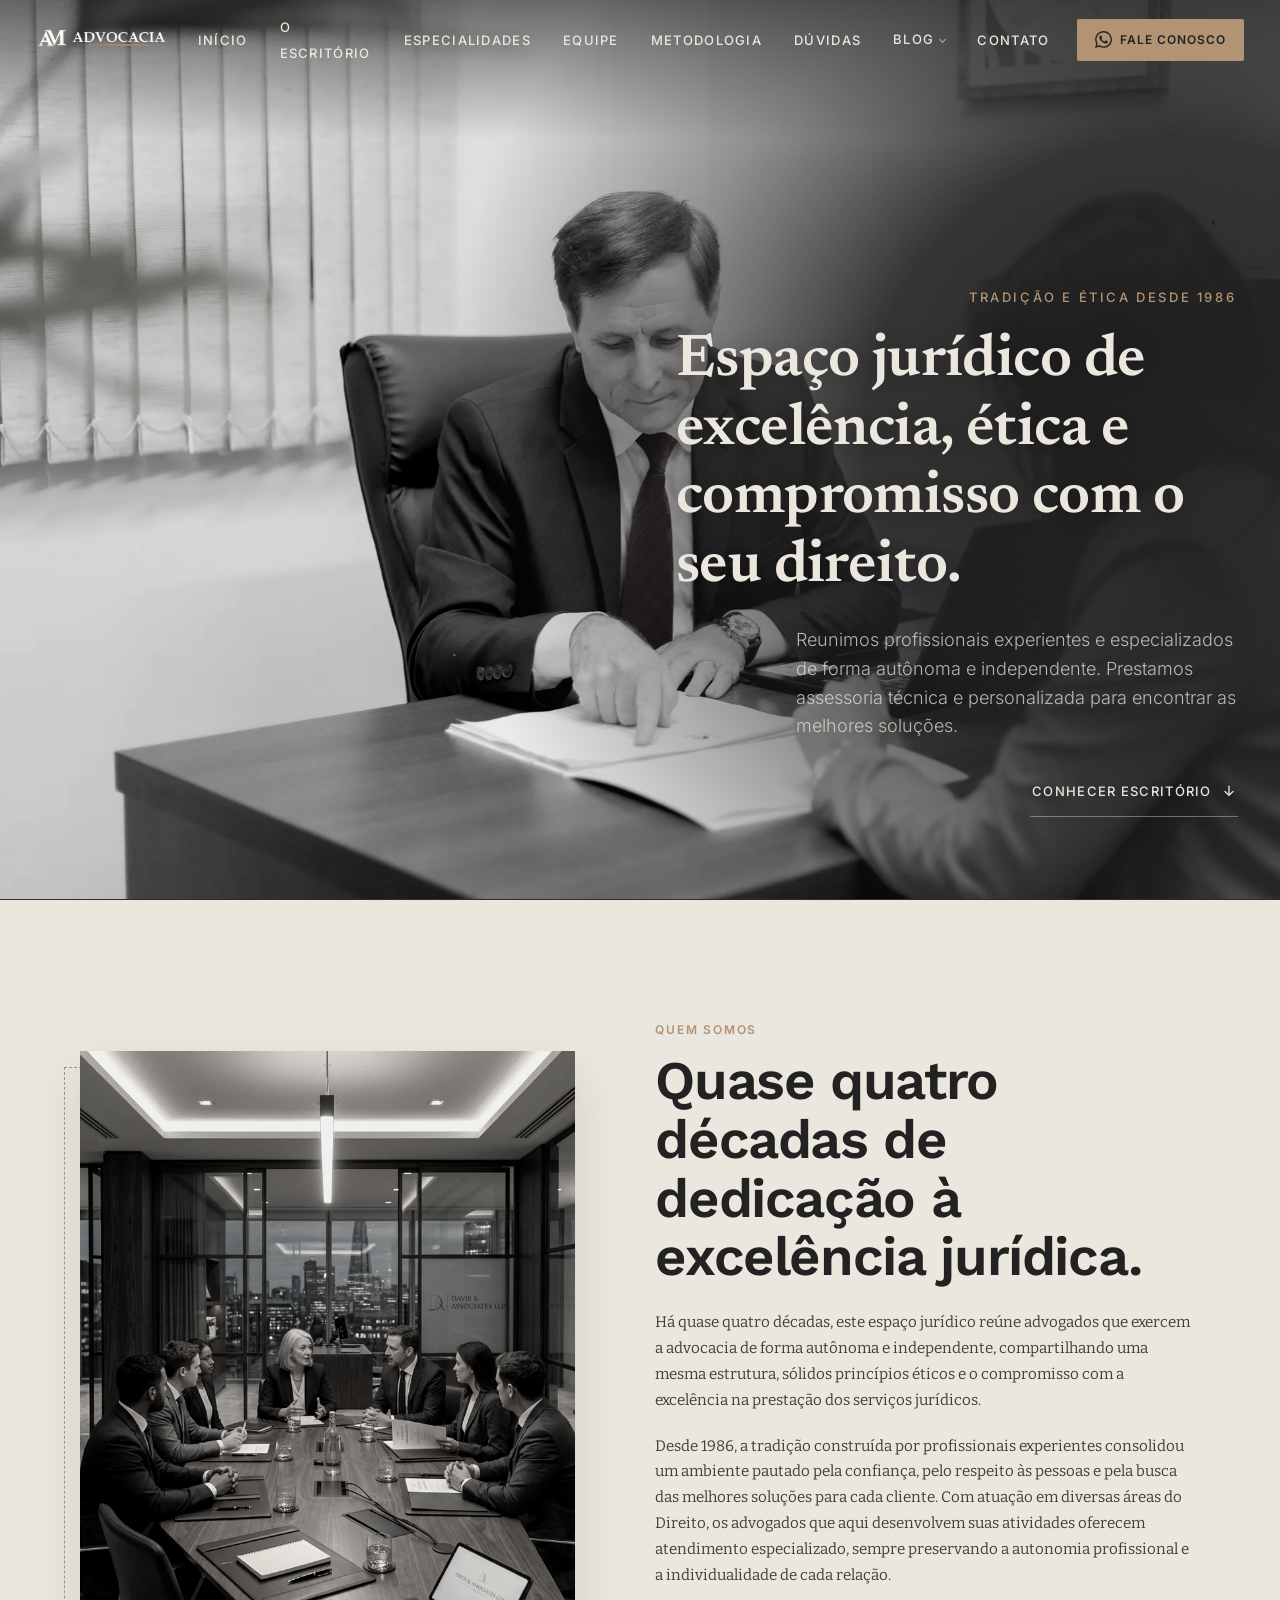
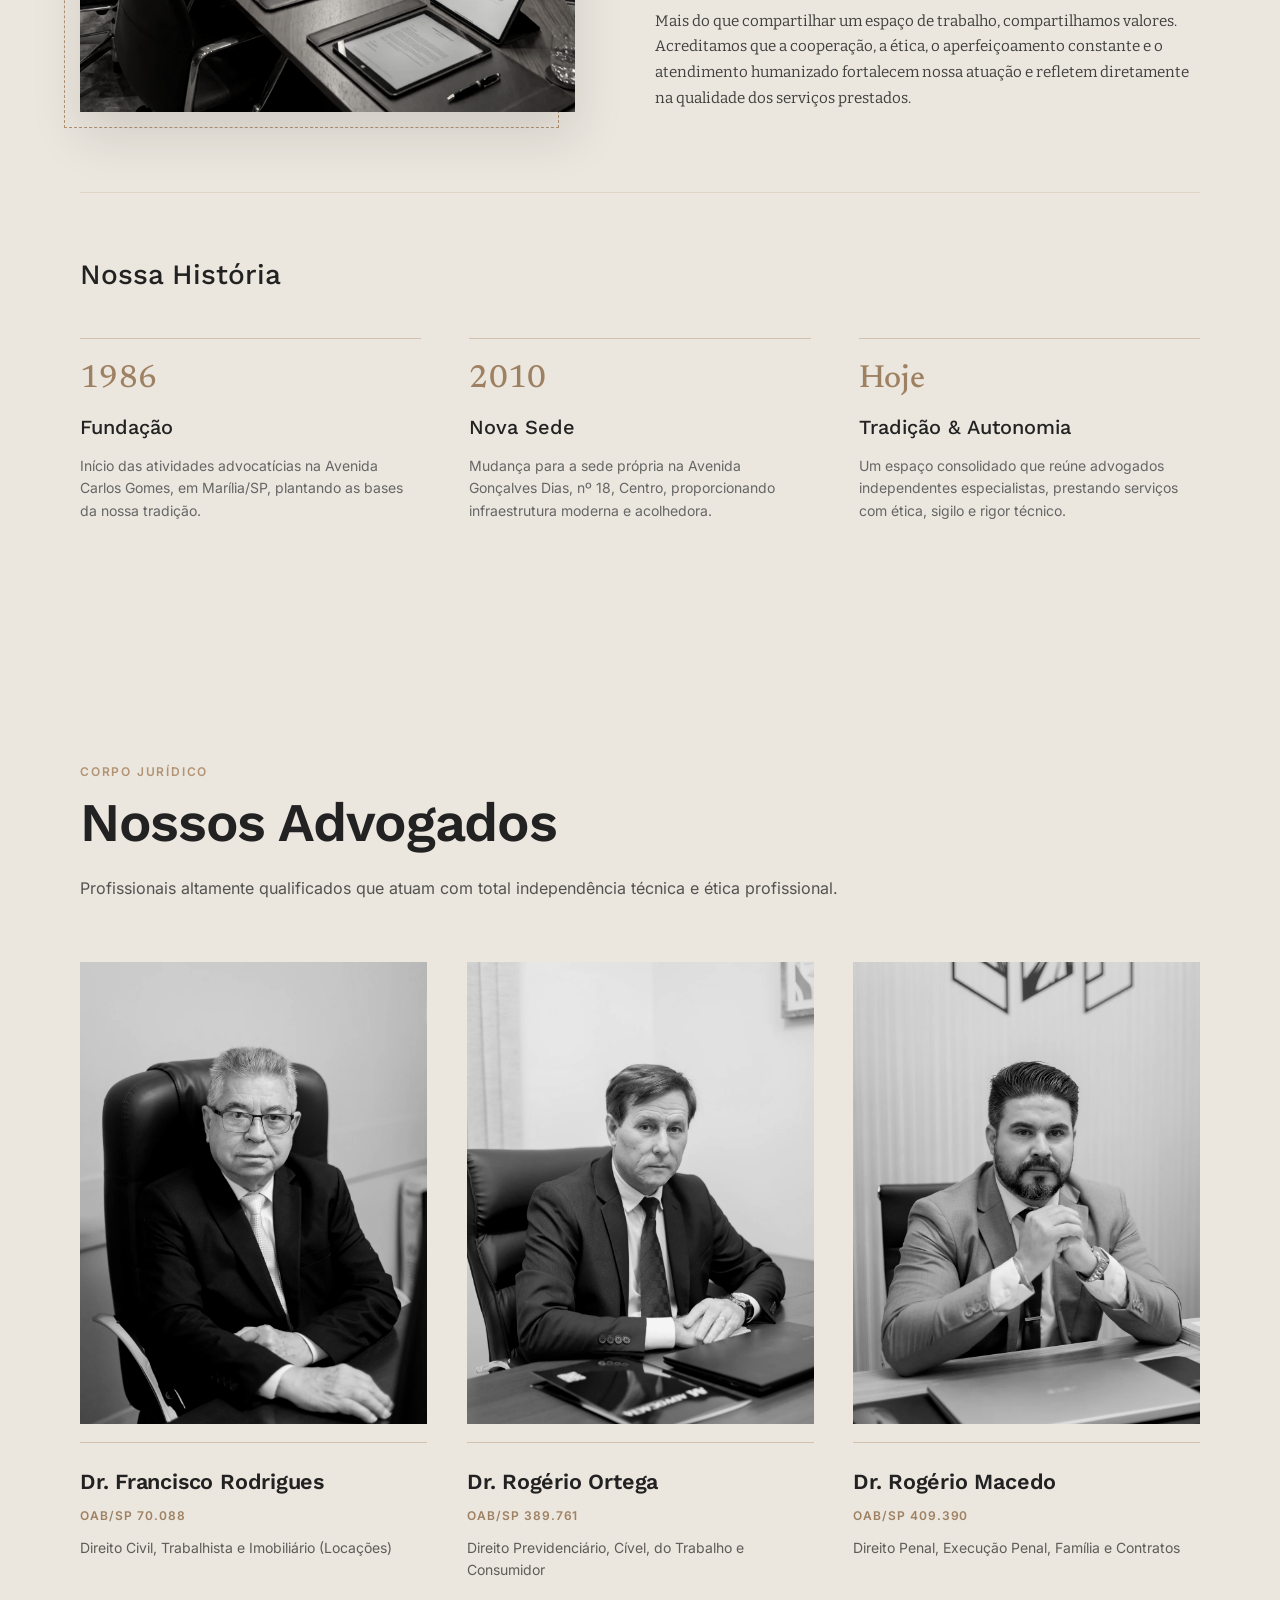
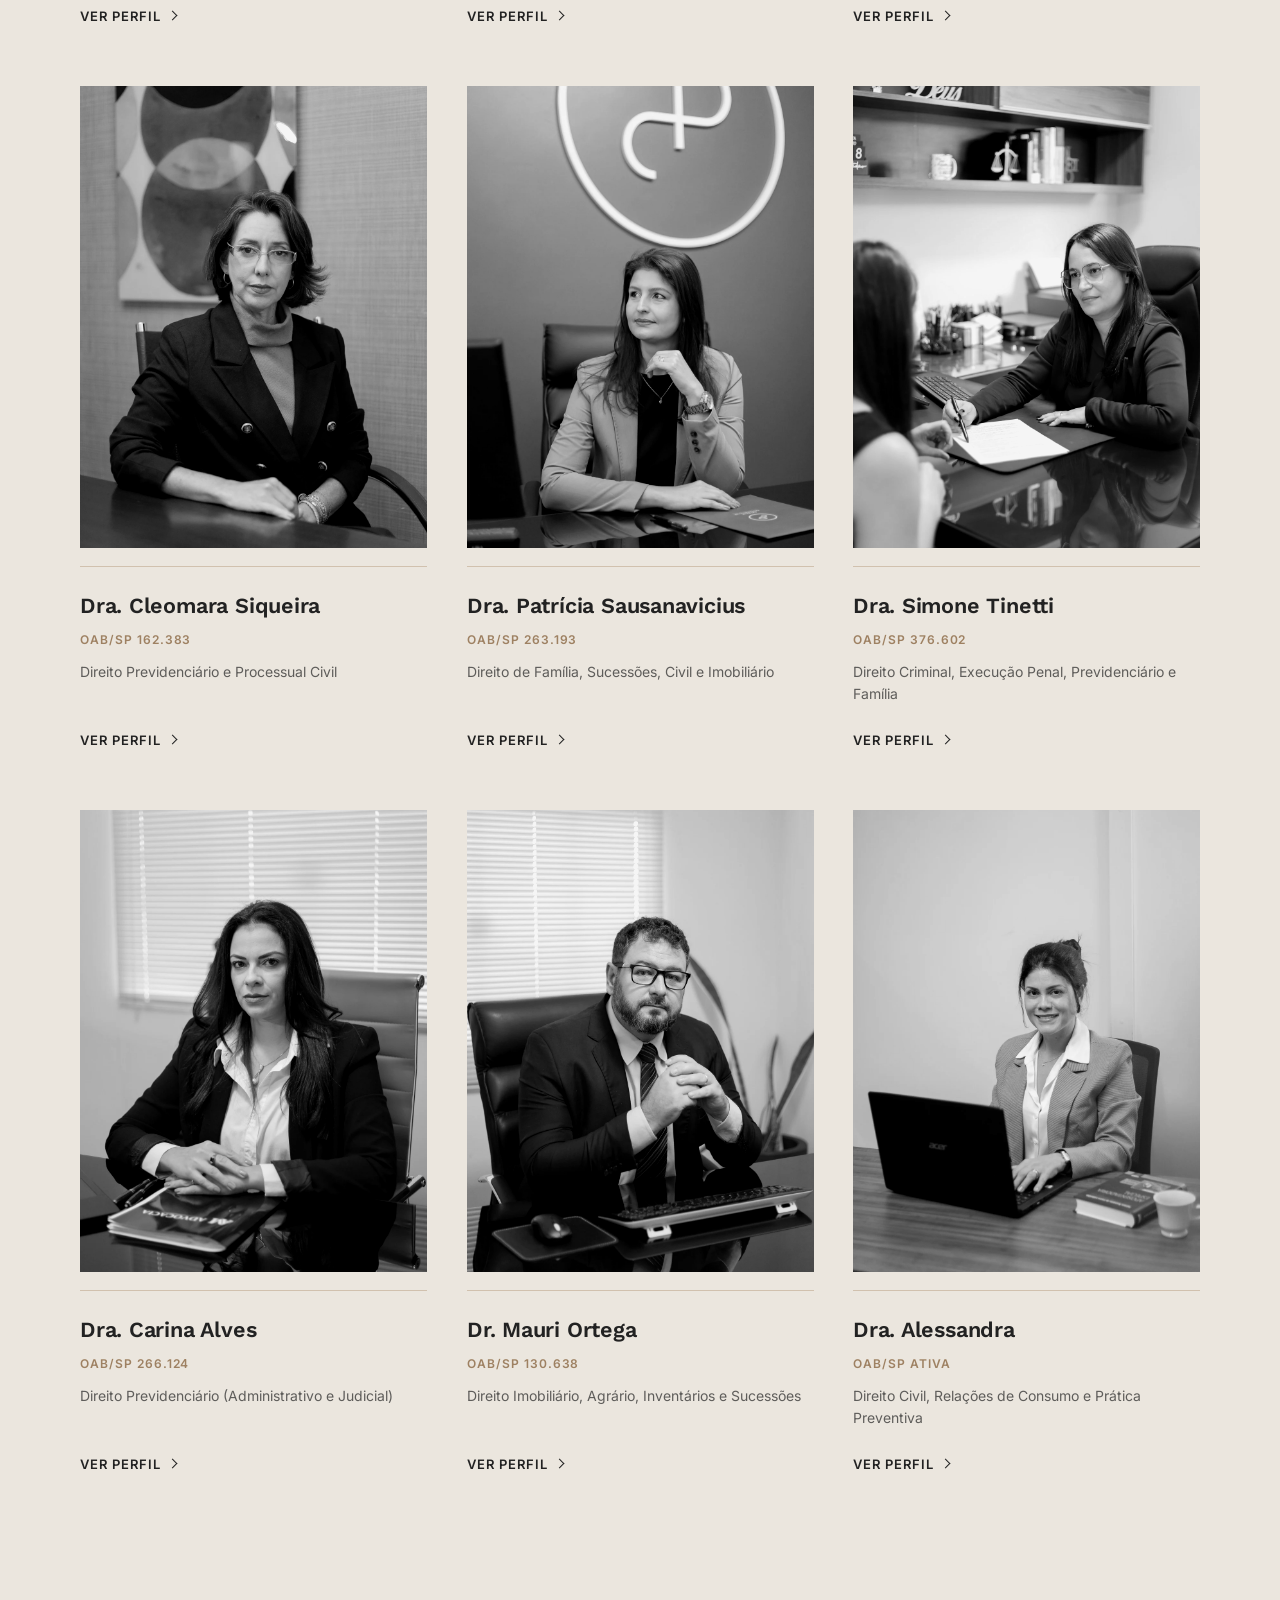
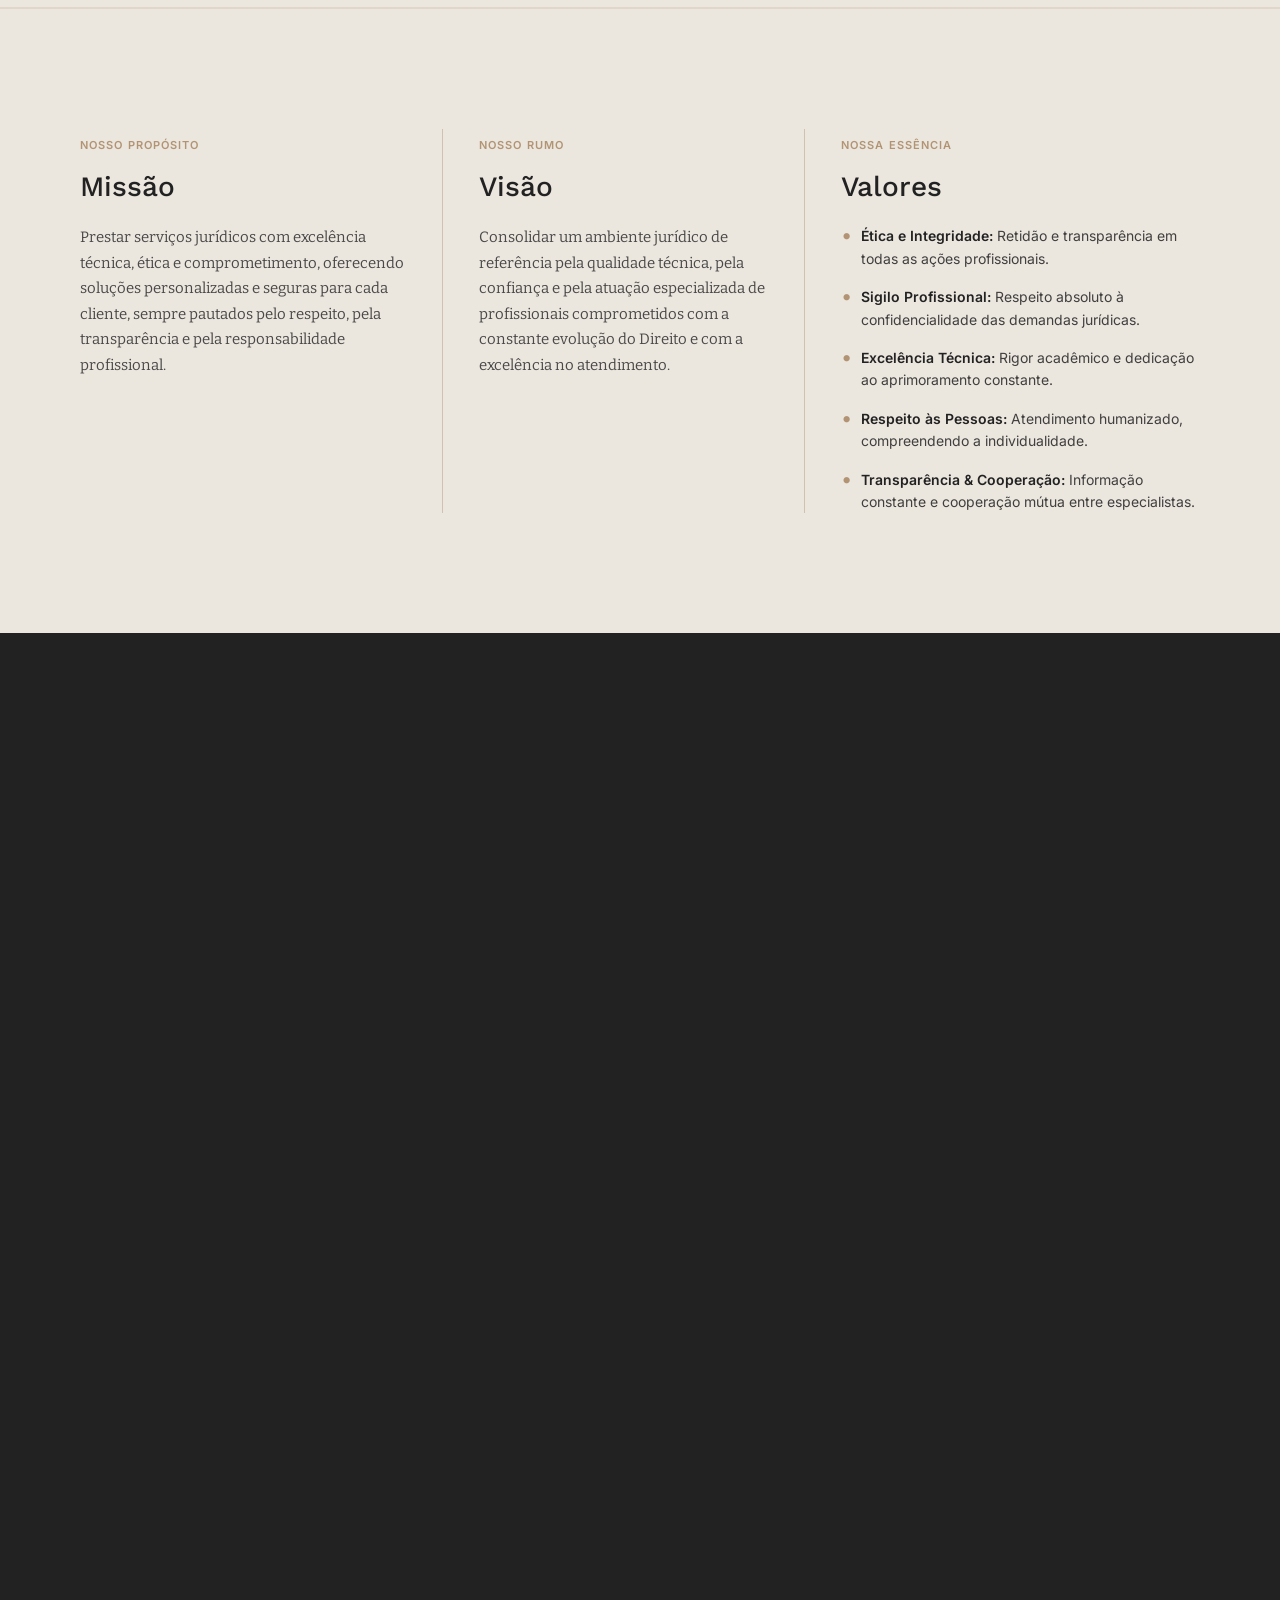
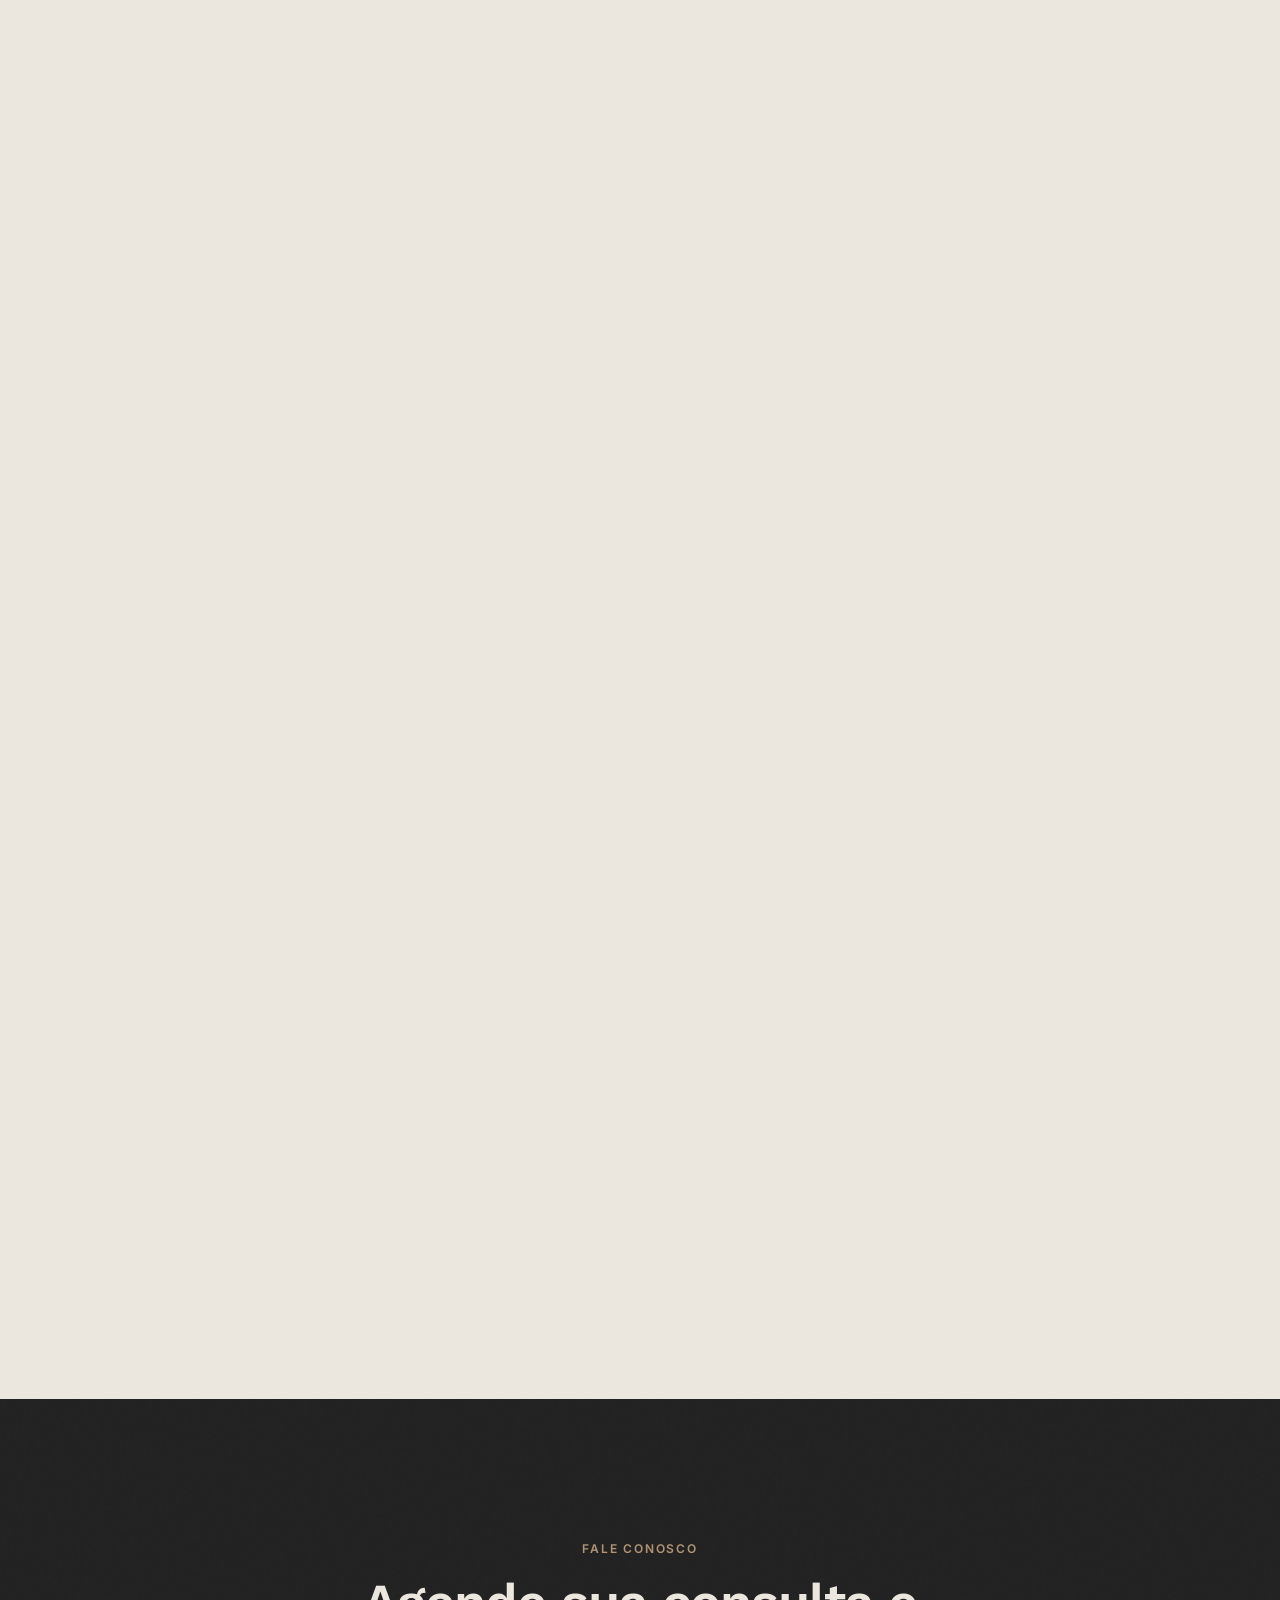
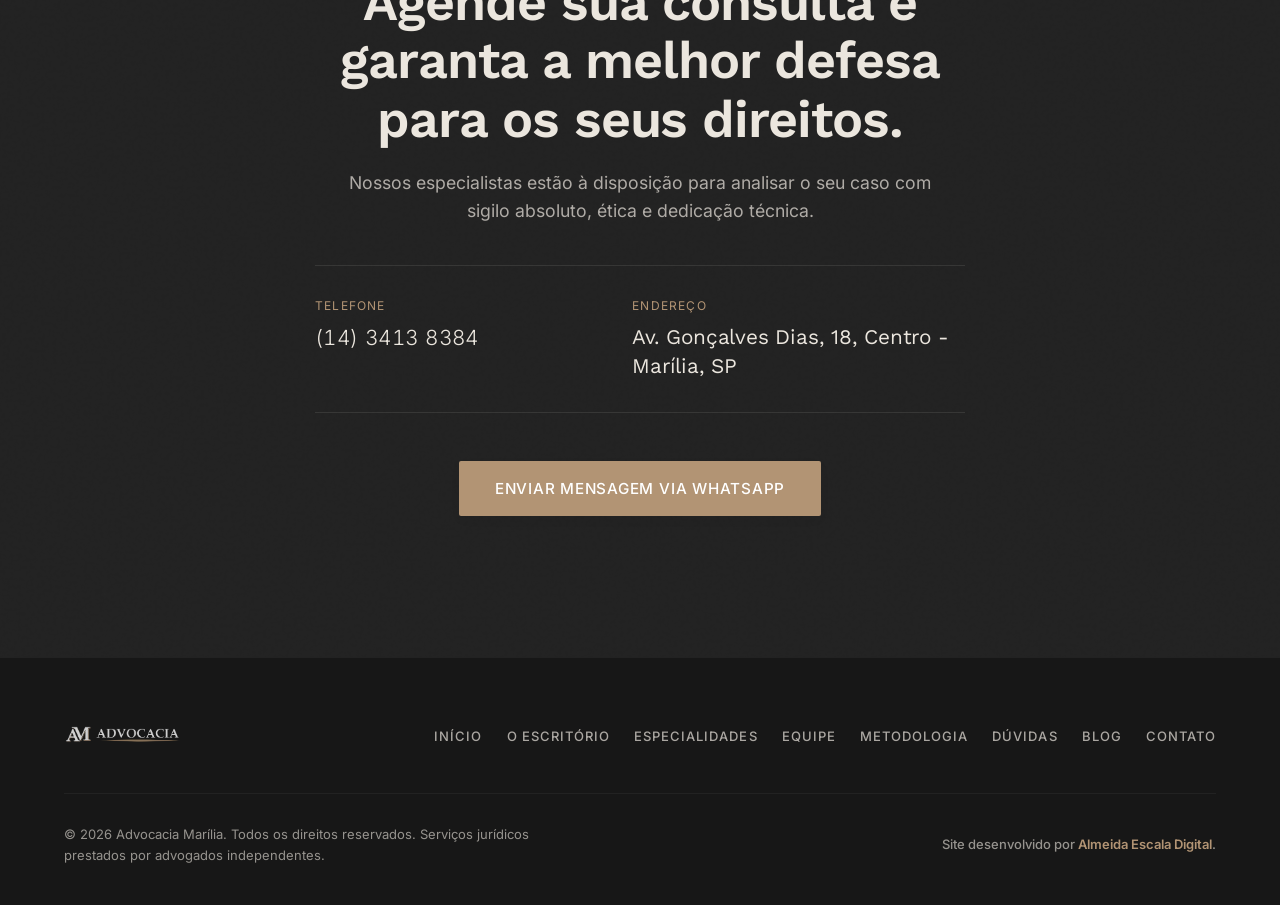
==== commit 4eb5b28e: "Ajustes de UX no header/blog, .htaccess e documentacao de deploy - Header: dropdown de categorias no" ====
--- a/index.html
+++ b/index.html
@@ -14,13 +14,11 @@
     <link rel="apple-touch-icon" href="apple-touch-icon.png">
     <title>Advocacia Marília | Excelência e Tradição Jurídica</title>
     
-    <!-- Pré-carregamento e Fontes Premium -->
-    <link rel="preconnect" href="https://fonts.googleapis.com">
-    <link rel="preconnect" href="https://fonts.gstatic.com" crossorigin>
-    <link href="https://fonts.googleapis.com/css2?family=Inter:wght@300;400;500;600&family=Playfair+Display:ital,wght@0,400..700;1,400..700&family=Bodoni+Moda:opsz,wght@6..96,400..500&display=swap" rel="stylesheet">
+    <!-- Fontes self-hosted (fonts/): preload da fonte do titulo do hero (proxima do LCP) -->
+    <link rel="preload" href="fonts/Newsreader-SemiBold.woff2" as="font" type="font/woff2" crossorigin>
 
     <!-- Estilos Principais -->
-    <link rel="stylesheet" href="style.css?v=14">
+    <link rel="stylesheet" href="style.css?v=23">
 </head>
 <body>
 
@@ -45,16 +43,16 @@
                 <li><a href="#equipe" class="nav-item">Equipe</a></li>
                 <li><a href="#metodologia" class="nav-item">Metodologia</a></li>
                 <li><a href="#faq" class="nav-item">Dúvidas</a></li>
-                <li><a href="blog/" class="nav-item">Blog</a></li>
+                <li><a href="blog/" class="nav-item" data-dropdown="blog">Blog</a></li>
                 <li><a href="#contato" class="nav-item">Contato</a></li>
             </ul>
 
             <!-- CTA WhatsApp no header: unico caminho ao WhatsApp visivel durante o Hero, ja que o FAB fica oculto ate #sobre -->
-            <a href="https://wa.me/551434138384" target="_blank" rel="noopener noreferrer" class="nav-whatsapp" aria-label="Fale conosco no WhatsApp">
+            <a href="https://wa.me/551434138384" target="_blank" rel="noopener noreferrer" class="nav-whatsapp cta-anim" aria-label="Fale conosco no WhatsApp">
                 <svg viewBox="0 0 24 24" xmlns="http://www.w3.org/2000/svg" fill="currentColor" class="nav-whatsapp-icon" aria-hidden="true">
                     <path d="M.057 24l1.687-6.163a11.867 11.867 0 0 1-1.587-5.946C.16 5.335 5.495 0 12.05 0a11.817 11.817 0 0 1 8.413 3.488 11.824 11.824 0 0 1 3.48 8.414c-.003 6.557-5.338 11.892-11.893 11.892a11.9 11.9 0 0 1-5.688-1.448L.057 24zm6.597-3.807c1.676.995 3.276 1.591 5.392 1.592 5.448 0 9.886-4.434 9.889-9.885.002-5.462-4.415-9.89-9.881-9.892-5.452 0-9.887 4.434-9.889 9.884a9.86 9.86 0 0 0 1.51 5.26l-.999 3.648 3.748-.984zm11.387-5.464c-.074-.124-.272-.198-.57-.347-.297-.149-1.758-.868-2.031-.967-.272-.099-.47-.149-.669.149-.198.297-.768.967-.941 1.165-.173.198-.347.223-.644.074-.297-.149-1.255-.462-2.39-1.475-.883-.788-1.48-1.761-1.653-2.059-.173-.297-.018-.458.13-.606.134-.133.297-.347.446-.521.151-.172.2-.296.3-.495.099-.198.05-.372-.025-.521-.075-.148-.669-1.611-.916-2.206-.242-.579-.487-.501-.669-.51l-.57-.01a1.1 1.1 0 0 0-.792.372c-.272.297-1.04 1.016-1.04 2.479s1.065 2.876 1.213 3.074c.149.198 2.095 3.2 5.076 4.487.709.306 1.263.489 1.694.626.712.226 1.36.194 1.872.118.571-.085 1.758-.719 2.006-1.413.248-.695.248-1.29.173-1.414z"/>
                 </svg>
-                <span class="nav-whatsapp-text">Fale Conosco</span>
+                <span class="cta-label"><span class="cta-label-inner">Fale Conosco</span><span class="cta-label-inner" aria-hidden="true">Fale Conosco</span></span>
             </a>
         </div>
     </nav>
@@ -70,6 +68,12 @@
             <span class="hero-kicker reveal reveal-delay-1">Tradição e Ética desde 1986</span>
             <h1 class="hero-title reveal reveal-delay-2">Espaço jurídico de excelência, ética e compromisso com o seu direito.</h1>
             <p class="hero-subtitle reveal reveal-delay-3">Reunimos profissionais experientes e especializados de forma autônoma e independente. Prestamos assessoria técnica e personalizada para encontrar as melhores soluções.</p>
+            <!-- Mobile: o paragrafo sai de cena e entram 3 pontos compactos (hero enxuto) -->
+            <ul class="hero-points reveal reveal-delay-3">
+                <li>Tradição desde 1986</li>
+                <li>Especialistas independentes</li>
+                <li>Atendimento humanizado</li>
+            </ul>
             <a href="#sobre" class="hero-link reveal reveal-delay-4">
                 <span>Conhecer Escritório</span>
                 <svg class="hero-link-arrow" viewBox="0 0 16 16" xmlns="http://www.w3.org/2000/svg" fill="none" stroke="currentColor" stroke-width="1.5" stroke-linecap="round" stroke-linejoin="round" aria-hidden="true">
@@ -367,12 +371,12 @@
                     <div class="practice-card reveal reveal-delay-4">
                         <div class="card-number">04</div>
                         <h3 class="card-title">Direito Previdenciário</h3>
-                        <p class="card-desc">Orientação detalhada e planejamento previdenciário, encaminhamento de aposentadorias, concessão de benefícios assistenciais (BPC/LOAS) e recursos administrativos e judiciais.</p>
+                        <p class="card-desc">Orientação detalhada e planejamento previdenciário, encaminhamento de aposentadorias por idade, tempo de contribuição e invalidez, concessão de benefícios assistenciais (BPC/LOAS), pensão por morte, revisões de benefícios e recursos administrativos e judiciais junto ao INSS.</p>
                     </div>
                     <div class="practice-card reveal reveal-delay-5">
                         <div class="card-number">05</div>
                         <h3 class="card-title">Direito Administrativo</h3>
-                        <p class="card-desc">Assessoria em licitações e contratos com a administração pública, defesa em processos administrativos disciplinares (PAD) e representação perante órgãos reguladores.</p>
+                        <p class="card-desc">Assessoria em licitações e contratos com a administração pública, defesa em processos administrativos disciplinares (PAD), regularização de pendências junto a órgãos públicos e representação perante órgãos reguladores e tribunais de contas nas esferas municipal, estadual e federal.</p>
                     </div>
                     <div class="practice-card practice-card-media reveal reveal-delay-6">
                         <img src="fotoclosernamesaedocumentos.webp" alt="Detalhe de mesa com documentos jurídicos, caneta, óculos e celular durante análise contratual" class="card-media-img" loading="lazy">
@@ -412,67 +416,17 @@
 
                 <div class="method-featured reveal">
                     <div class="method-featured-content">
-                        <h4 class="featured-heading">Compromisso com Atendimento Humanizado</h4>
-                        <p class="featured-text">Nossos advogados operam com autonomia profissional, preservando a individualidade das relações e focando em soluções sob medida, com ética e cooperação constante.</p>
+                        <div class="featured-swap-blur" aria-hidden="true"></div>
+                        <div class="featured-swap-sharp" aria-hidden="true"></div>
+                        <h4 class="featured-heading">Atendimento Humanizado</h4>
+                        <p class="featured-text">Cada pessoa que chega até aqui traz uma história única, e é por ela que o atendimento começa. Você é recebido com escuta atenta, linguagem clara e o tempo necessário para compreender o seu caso, sem pressa e sem juridiquês.</p>
+                        <p class="featured-text">Nossos advogados preservam a individualidade de cada relação: o mesmo profissional acompanha você do primeiro contato à conclusão, com ética, sigilo e cooperação constante entre as especialidades do escritório.</p>
                     </div>
                     <div class="method-featured-media">
-                        <img src="compromisso_humanizado.webp" alt="Advogado atendendo cliente no escritório Advocacia Marília" class="featured-img" loading="lazy">
-                    </div>
-                </div>
-            </div>
-        </section>
-
-        <!-- SEÇÃO 5: FAQ / DÚVIDAS -->
-        <section class="faq" id="faq">
-            <div class="section-container">
-                <div class="faq-header">
-                    <span class="section-kicker">Perguntas Frequentes</span>
-                    <h2 class="section-title">Dúvidas comuns sobre nossos serviços.</h2>
-                </div>
-                
-                <div class="faq-list">
-                    <div class="faq-item reveal reveal-delay-1">
-                        <button class="faq-question" aria-expanded="false">
-                            <span>Como funciona o atendimento de advogados autônomos no mesmo espaço?</span>
-                            <span class="faq-icon" aria-hidden="true"></span>
-                        </button>
-                        <div class="faq-answer">
-                            <div class="faq-answer-inner">
-                                <p class="faq-text">O escritório funciona como um espaço de cooperação jurídica compartilhada. Cada advogado exerce suas atividades com total autonomia profissional, independência técnica e sigilo. Isso garante atendimento personalizado e especializado, ao mesmo tempo em que permite a cooperação entre os profissionais quando a complexidade do caso exige.</p>
-                            </div>
-                        </div>
-                    </div>
-                    <div class="faq-item reveal reveal-delay-2">
-                        <button class="faq-question" aria-expanded="false">
-                            <span>Como posso agendar uma consulta jurídica no escritório?</span>
-                            <span class="faq-icon" aria-hidden="true"></span>
-                        </button>
-                        <div class="faq-answer">
-                            <div class="faq-answer-inner">
-                                <p class="faq-text">O agendamento pode ser feito de forma simples pelo telefone fixo <strong>(14) 3413 8384</strong> ou clicando nos botões de CTA ("Falar com um Advogado") espalhados pelo site, que direcionam para o nosso atendimento digital. Realizamos atendimentos presenciais na nossa sede e também consultas remotas por videoconferência.</p>
-                            </div>
-                        </div>
-                    </div>
-                    <div class="faq-item reveal reveal-delay-3">
-                        <button class="faq-question" aria-expanded="false">
-                            <span>Quais documentos preciso providenciar para a primeira consulta?</span>
-                            <span class="faq-icon" aria-hidden="true"></span>
-                        </button>
-                        <div class="faq-answer">
-                            <div class="faq-answer-inner">
-                                <p class="faq-text">Para a primeira reunião de avaliação, sugerimos trazer seus documentos pessoais (RG, CPF e comprovante de endereço) e toda a documentação que esteja diretamente relacionada ao seu caso (por exemplo: contratos, notificações, carteira de trabalho, certidões de nascimento/óbito, decisões judiciais anteriores, etc.).</p>
-                            </div>
-                        </div>
-                    </div>
-                    <div class="faq-item reveal reveal-delay-4">
-                        <button class="faq-question" aria-expanded="false">
-                            <span>Onde fica localizado o escritório e possui estacionamento ou acessibilidade?</span>
-                            <span class="faq-icon" aria-hidden="true"></span>
-                        </button>
-                        <div class="faq-answer">
-                            <div class="faq-answer-inner">
-                                <p class="faq-text">Estamos estabelecidos em sede própria na <strong>Avenida Gonçalves Dias, 18, Centro - Marília, SP</strong> (próximo à região central). Nossa estrutura física foi planejada para garantir total acessibilidade, conforto e absoluta privacidade durante os atendimentos.</p>
-                            </div>
+                        <img src="compromisso_atendimento.webp" alt="Advogada atendendo cliente no escritório Advocacia Marília" class="featured-img" loading="lazy">
+                        <div class="featured-hover-panel">
+                            <h4 class="featured-heading">O Atendimento é um Compromisso</h4>
+                            <p class="featured-text">Presença nas reuniões, retorno claro e acompanhamento próximo: do primeiro contato à conclusão do seu caso.</p>
                         </div>
                     </div>
                 </div>
@@ -486,7 +440,7 @@
                     <span class="section-kicker">Informativo Jurídico</span>
                     <h2 class="section-title">Artigos e análises da nossa equipe de advogados.</h2>
                 </div>
-                
+
                 <div class="blog-grid">
                     <article class="blog-card reveal reveal-delay-1">
                         <span class="blog-date">15 de Junho, 2026</span>
@@ -518,6 +472,63 @@
             </div>
         </section>
 
+        <!-- SEÇÃO 5: FAQ / DÚVIDAS -->
+        <section class="faq" id="faq">
+            <div class="section-container">
+                <div class="faq-header">
+                    <span class="section-kicker">Perguntas Frequentes</span>
+                    <h2 class="section-title">Dúvidas comuns sobre nossos serviços.</h2>
+                </div>
+
+                <div class="faq-list">
+                    <div class="faq-item reveal reveal-delay-1">
+                        <button class="faq-question" aria-expanded="false">
+                            <span>Como funciona o atendimento de advogados autônomos no mesmo espaço?</span>
+                            <span class="faq-icon" aria-hidden="true"></span>
+                        </button>
+                        <div class="faq-answer">
+                            <div class="faq-answer-inner">
+                                <p class="faq-text">O escritório funciona como um espaço de cooperação jurídica compartilhada. Cada advogado exerce suas atividades com total autonomia profissional, independência técnica e sigilo. Isso garante atendimento personalizado e especializado, ao mesmo tempo em que permite a cooperação entre os profissionais quando a complexidade do caso exige.</p>
+                            </div>
+                        </div>
+                    </div>
+                    <div class="faq-item reveal reveal-delay-2">
+                        <button class="faq-question" aria-expanded="false">
+                            <span>Como posso agendar uma consulta jurídica no escritório?</span>
+                            <span class="faq-icon" aria-hidden="true"></span>
+                        </button>
+                        <div class="faq-answer">
+                            <div class="faq-answer-inner">
+                                <p class="faq-text">O agendamento pode ser feito de forma simples pelo telefone fixo <strong>(14) 3413 8384</strong> ou clicando nos botões de CTA ("Falar com um Advogado") espalhados pelo site, que direcionam para o nosso atendimento digital. Realizamos atendimentos presenciais na nossa sede e também consultas remotas por videoconferência.</p>
+                            </div>
+                        </div>
+                    </div>
+                    <div class="faq-item reveal reveal-delay-3">
+                        <button class="faq-question" aria-expanded="false">
+                            <span>Quais documentos preciso providenciar para a primeira consulta?</span>
+                            <span class="faq-icon" aria-hidden="true"></span>
+                        </button>
+                        <div class="faq-answer">
+                            <div class="faq-answer-inner">
+                                <p class="faq-text">Para a primeira reunião de avaliação, sugerimos trazer seus documentos pessoais (RG, CPF e comprovante de endereço) e toda a documentação que esteja diretamente relacionada ao seu caso (por exemplo: contratos, notificações, carteira de trabalho, certidões de nascimento/óbito, decisões judiciais anteriores, etc.).</p>
+                            </div>
+                        </div>
+                    </div>
+                    <div class="faq-item reveal reveal-delay-4">
+                        <button class="faq-question" aria-expanded="false">
+                            <span>Onde fica localizado o escritório e possui estacionamento ou acessibilidade?</span>
+                            <span class="faq-icon" aria-hidden="true"></span>
+                        </button>
+                        <div class="faq-answer">
+                            <div class="faq-answer-inner">
+                                <p class="faq-text">Estamos estabelecidos em sede própria na <strong>Avenida Gonçalves Dias, 18, Centro - Marília, SP</strong> (próximo à região central). Nossa estrutura física foi planejada para garantir total acessibilidade, conforto e absoluta privacidade durante os atendimentos.</p>
+                            </div>
+                        </div>
+                    </div>
+                </div>
+            </div>
+        </section>
+
         <!-- SEÇÃO 6: CTA FINAL -->
         <section class="cta" id="contato">
             <div class="section-container">
@@ -537,7 +548,7 @@
                         </div>
                     </div>
 
-                    <a href="https://wa.me/551434138384" target="_blank" rel="noopener noreferrer" class="btn btn-primary btn-large">Enviar Mensagem via WhatsApp</a>
+                    <a href="https://wa.me/551434138384" target="_blank" rel="noopener noreferrer" class="btn btn-primary btn-large cta-anim"><span class="cta-label"><span class="cta-label-inner">Enviar Mensagem via WhatsApp</span><span class="cta-label-inner" aria-hidden="true">Enviar Mensagem via WhatsApp</span></span></a>
                 </div>
             </div>
         </section>
@@ -588,9 +599,10 @@
         <!-- Painel de Chat Flutuante -->
         <div class="wa-panel" id="waPanel" role="dialog" aria-label="Atendimento Advocacia Marília">
             <header class="wa-panel-header">
+                <span class="wa-avatar" aria-hidden="true"></span>
                 <div class="wa-brand">
                     <span class="wa-brand-name">Advocacia Marília</span>
-                    <span class="wa-brand-status">Atendimento Digital</span>
+                    <span class="wa-brand-status"><span class="wa-status-dot" aria-hidden="true"></span>Atendimento Digital</span>
                 </div>
             </header>
             
@@ -611,7 +623,10 @@
             </div>
 
             <footer class="wa-panel-footer">
-                <a href="https://wa.me/551434138384" target="_blank" rel="noopener noreferrer" class="wa-direct-link">Falar no WhatsApp</a>
+                <a href="https://wa.me/551434138384" target="_blank" rel="noopener noreferrer" class="wa-direct-link">
+                    <svg viewBox="0 0 24 24" xmlns="http://www.w3.org/2000/svg" fill="currentColor" aria-hidden="true"><path d="M.057 24l1.687-6.163a11.867 11.867 0 0 1-1.587-5.946C.16 5.335 5.495 0 12.05 0a11.817 11.817 0 0 1 8.413 3.488 11.824 11.824 0 0 1 3.48 8.414c-.003 6.557-5.338 11.892-11.893 11.892a11.9 11.9 0 0 1-5.688-1.448L.057 24zm6.597-3.807c1.676.995 3.276 1.591 5.392 1.592 5.448 0 9.886-4.434 9.889-9.885.002-5.462-4.415-9.89-9.881-9.892-5.452 0-9.887 4.434-9.889 9.884a9.86 9.86 0 0 0 1.51 5.26l-.999 3.648 3.748-.984zm11.387-5.464c-.074-.124-.272-.198-.57-.347-.297-.149-1.758-.868-2.031-.967-.272-.099-.47-.149-.669.149-.198.297-.768.967-.941 1.165-.173.198-.347.223-.644.074-.297-.149-1.255-.462-2.39-1.475-.883-.788-1.48-1.761-1.653-2.059-.173-.297-.018-.458.13-.606.134-.133.297-.347.446-.521.151-.172.2-.296.3-.495.099-.198.05-.372-.025-.521-.075-.148-.669-1.611-.916-2.206-.242-.579-.487-.501-.669-.51l-.57-.01a1.1 1.1 0 0 0-.792.372c-.272.297-1.04 1.016-1.04 2.479s1.065 2.876 1.213 3.074c.149.198 2.095 3.2 5.076 4.487.709.306 1.263.489 1.694.626.712.226 1.36.194 1.872.118.571-.085 1.758-.719 2.006-1.413.248-.695.248-1.29.173-1.414z"/></svg>
+                    Falar no WhatsApp
+                </a>
             </footer>
         </div>
     </div>
@@ -638,6 +653,7 @@
     </div>
 
     <!-- Scripts Principais -->
-    <script src="script.js?v=4"></script>
+    <script src="lenis.min.js" defer></script>
+    <script src="script.js?v=8" defer></script>
 </body>
 </html>
--- a/style.css
+++ b/style.css
@@ -1,3 +1,84 @@
+/* ==========================================================================
+   FONTES (self-hosted, woff2) — sem dependencia de Google Fonts CDN
+   ========================================================================== */
+@font-face {
+    font-family: 'Work Sans';
+    font-style: normal;
+    font-weight: 400;
+    font-display: swap;
+    src: url('fonts/WorkSans-Regular.woff2') format('woff2');
+}
+@font-face {
+    font-family: 'Work Sans';
+    font-style: normal;
+    font-weight: 500;
+    font-display: swap;
+    src: url('fonts/WorkSans-Medium.woff2') format('woff2');
+}
+@font-face {
+    font-family: 'Work Sans';
+    font-style: normal;
+    font-weight: 600;
+    font-display: swap;
+    src: url('fonts/WorkSans-SemiBold.woff2') format('woff2');
+}
+@font-face {
+    font-family: 'Bitter';
+    font-style: normal;
+    font-weight: 400;
+    font-display: swap;
+    src: url('fonts/Bitter-Regular.woff2') format('woff2');
+}
+@font-face {
+    font-family: 'Bitter';
+    font-style: normal;
+    font-weight: 700;
+    font-display: swap;
+    src: url('fonts/Bitter-Bold.woff2') format('woff2');
+}
+@font-face {
+    font-family: 'Inter';
+    font-style: normal;
+    font-weight: 300;
+    font-display: swap;
+    src: url('fonts/Inter-Light.woff2') format('woff2');
+}
+@font-face {
+    font-family: 'Inter';
+    font-style: normal;
+    font-weight: 400;
+    font-display: swap;
+    src: url('fonts/Inter-Regular.woff2') format('woff2');
+}
+@font-face {
+    font-family: 'Inter';
+    font-style: normal;
+    font-weight: 500;
+    font-display: swap;
+    src: url('fonts/Inter-Medium.woff2') format('woff2');
+}
+@font-face {
+    font-family: 'Inter';
+    font-style: normal;
+    font-weight: 600;
+    font-display: swap;
+    src: url('fonts/Inter-SemiBold.woff2') format('woff2');
+}
+@font-face {
+    font-family: 'Newsreader';
+    font-style: normal;
+    font-weight: 500;
+    font-display: swap;
+    src: url('fonts/Newsreader-Medium.woff2') format('woff2');
+}
+@font-face {
+    font-family: 'Newsreader';
+    font-style: normal;
+    font-weight: 600;
+    font-display: swap;
+    src: url('fonts/Newsreader-SemiBold.woff2') format('woff2');
+}
+
 /* ==========================================================================
    DESIGN SYSTEM & TOKENS (CSS VARIABLES)
    ========================================================================== */
@@ -17,9 +98,11 @@
     --border-light: rgba(178, 148, 116, 0.2); /* Ocre translúcido para bordas */
     --border-dark: rgba(235, 230, 222, 0.15); /* Creme translúcido para bordas */
     
-    /* Tipografia */
-    --font-serif: 'Playfair Display', Georgia, serif;
-    --font-sans: 'Inter', -apple-system, BlinkMacSystemFont, "Segoe UI", Roboto, sans-serif;
+    /* Tipografia (4 papeis: titulo / leitura longa / UI / destaque-numeros) */
+    --font-heading: 'Work Sans', -apple-system, BlinkMacSystemFont, "Segoe UI", Roboto, sans-serif;
+    --font-body: 'Bitter', Georgia, serif;
+    --font-ui: 'Inter', -apple-system, BlinkMacSystemFont, "Segoe UI", Roboto, sans-serif;
+    --font-accent: 'Newsreader', Georgia, serif;
     
     /* Animações Premium (Curva Apple) */
     --ease-premium: cubic-bezier(0.16, 1, 0.3, 1);
@@ -64,8 +147,18 @@
     font-size: 16px;
 }
 
+/* Lenis ativo: desliga o smooth nativo (senao ha "double smoothing" no scroll) */
+html.lenis,
+html.lenis body {
+    height: auto;
+}
+
+html.lenis {
+    scroll-behavior: auto !important;
+}
+
 body {
-    font-family: var(--font-sans);
+    font-family: var(--font-ui);
     background-color: var(--cream);
     color: var(--text-dark);
     line-height: 1.6;
@@ -100,21 +193,21 @@
     font-style: normal;
 }
 
-/* Numerais display em Bodoni Moda (didone, algarismos lining regulares). */
+/* Numerais display em Newsreader (serifa editorial, algarismos lining regulares). */
 /* line-height 1 para nao invadir o espacamento vertical dos vizinhos. */
 .card-number,
 .method-num,
 .timeline-year {
-    font-family: 'Bodoni Moda', var(--font-serif), serif;
-    font-weight: 400;
+    font-family: var(--font-accent);
+    font-weight: 500;
     font-variant-numeric: lining-nums;
     line-height: 1;
-    letter-spacing: 0.02em;
+    letter-spacing: 0.01em;
 }
 
 /* Numeracoes discretas (telefones etc.): Inter light com digitos tabulares. */
 .info-value[href^="tel:"] {
-    font-family: var(--font-sans);
+    font-family: var(--font-ui);
     font-weight: 300;
     font-variant-numeric: lining-nums tabular-nums;
     letter-spacing: 0.02em;
@@ -150,7 +243,7 @@
 /* Kickers & Títulos Editoriais */
 .section-kicker {
     display: block;
-    font-family: var(--font-sans);
+    font-family: var(--font-ui);
     font-size: 0.75rem;
     text-transform: uppercase;
     letter-spacing: 0.15em;
@@ -164,7 +257,7 @@
 }
 
 .section-title {
-    font-family: var(--font-serif);
+    font-family: var(--font-heading);
     font-size: clamp(2.25rem, 4.5vw, 3.4rem);
     font-weight: 600;
     line-height: 1.08;
@@ -184,7 +277,7 @@
     align-items: center;
     justify-content: center;
     padding: 14px 28px;
-    font-family: var(--font-sans);
+    font-family: var(--font-ui);
     font-size: 0.875rem;
     font-weight: 500;
     letter-spacing: 0.05em;
@@ -207,6 +300,49 @@
     border: 1px solid rgba(235, 230, 222, 0.3);
 }
 
+/* ---- CTA premium (.cta-anim): rotulo roll-up + sheen diagonal + micro-detalhes ---- */
+/* So transform/opacity (GPU). Sobrio: a forma flat e a paleta nao mudam; o movimento  */
+/* e que carrega o requinte. Usado no "Fale Conosco" do header e nos botoes WhatsApp. */
+.cta-anim {
+    position: relative;
+    overflow: hidden;
+    isolation: isolate;
+}
+
+/* Faixa de luz diagonal que varre o botao uma vez por hover */
+.cta-anim::before {
+    content: '';
+    position: absolute;
+    top: 0;
+    left: 0;
+    width: 55%;
+    height: 100%;
+    background: linear-gradient(105deg, transparent 0%, rgba(255, 255, 255, 0.30) 50%, transparent 100%);
+    transform: translateX(-180%) skewX(-18deg);
+    pointer-events: none;
+    z-index: 1;
+}
+
+@keyframes ctaSheen {
+    from { transform: translateX(-180%) skewX(-18deg); }
+    to { transform: translateX(340%) skewX(-18deg); }
+}
+
+/* Rotulo em duas copias empilhadas: no hover a de cima rola pra fora e a debaixo assume */
+.cta-label {
+    display: flex;
+    flex-direction: column;
+    height: 1.3em;
+    line-height: 1.3;
+    overflow: hidden;
+}
+
+.cta-label-inner {
+    display: block;
+    flex-shrink: 0;
+    transition: transform 0.45s var(--ease-premium);
+}
+
 /* Hovers de Botão Seguros e Sofisticados */
 @media (hover: hover) and (pointer: fine) {
     .btn-primary:hover {
@@ -219,6 +355,14 @@
         background-color: rgba(235, 230, 222, 0.05);
         border-color: var(--cream);
         transform: translateY(-2px);
+    }
+
+    .cta-anim:hover::before {
+        animation: ctaSheen 0.9s var(--ease-premium);
+    }
+
+    .cta-anim:hover .cta-label-inner {
+        transform: translateY(-100%);
     }
 }
 
@@ -308,7 +452,7 @@
 
 /* Micro-interação de Link com Linha Expansiva */
 .nav-item {
-    font-family: var(--font-sans);
+    font-family: var(--font-ui);
     font-size: 0.8125rem;
     font-weight: 500;
     text-transform: uppercase;
@@ -340,6 +484,129 @@
     .nav-item:hover::after {
         transform: scaleX(1);
         transform-origin: left;
+    }
+}
+
+/* Dropdown "Blog" -> categorias do informativo (Dropdown Patterns.md, origem HAAS). */
+/* display:contents no mobile: o wrapper some do fluxo, o <a> continua filho direto  */
+/* do <li> do drawer (largura/numeracao intactas). So vira dropdown de verdade a     */
+/* partir do breakpoint desktop do proprio header (992px, ver .nav-links acima).     */
+.nav-group {
+    display: contents;
+}
+
+@media (min-width: 992px) {
+    .nav-group {
+        position: relative;
+        display: inline-flex;
+        align-items: center;
+    }
+
+    /* Caret = span de verdade, injetado pelo JS logo apos o texto (nunca ::after: */
+    /* .nav-item ja usa ::after pro sublinhado do hover, e os dois colidiriam no   */
+    /* mesmo pseudo-elemento -- o quadradinho herdava position:absolute/bottom:0/  */
+    /* left:0 do sublinhado e aparecia fora do lugar em vez de ao lado do texto).  */
+    .nav-group__trigger {
+        display: inline-flex;
+        align-items: center;
+        gap: 6px;
+    }
+
+    .nav-caret {
+        display: inline-block;
+        width: 5px;
+        height: 5px;
+        border-right: 1.5px solid currentColor;
+        border-bottom: 1.5px solid currentColor;
+        transform: rotate(45deg);
+        transition: transform 240ms var(--ease-premium);
+        opacity: 0.65;
+    }
+
+    .nav-group.is-open .nav-caret {
+        transform: rotate(225deg);
+    }
+
+    /* Painel: comeca invisivel, deslocado 8px p/ baixo. padding-top = bridge anti dead-zone */
+    .nav-dropdown {
+        position: absolute;
+        top: 100%;
+        left: 50%;
+        transform: translateX(-50%) translateY(8px);
+        padding-top: 16px;
+        opacity: 0;
+        visibility: hidden;
+        pointer-events: none;
+        transition: opacity 220ms var(--ease-premium), transform 220ms var(--ease-premium), visibility 0s linear 220ms;
+        z-index: 10;
+    }
+
+    .nav-group.is-open .nav-dropdown {
+        opacity: 1;
+        visibility: visible;
+        pointer-events: auto;
+        transform: translateX(-50%) translateY(0);
+        transition: opacity 220ms var(--ease-premium), transform 220ms var(--ease-premium), visibility 0s;
+    }
+
+    /* Card minimalista: fundo solido (sem backdrop-filter -- evita o vazamento de luz */
+    /* do blur sobre o hero escuro, ja documentado em .navbar.scrolled) */
+    .nav-dropdown__inner {
+        min-width: 300px;
+        background-color: var(--navy);
+        border: 1px solid var(--border-light);
+        border-radius: var(--radius-btn);
+        box-shadow: 0 28px 64px -28px rgba(0, 0, 0, 0.55);
+        padding: 8px;
+    }
+
+    .nav-dropdown__eyebrow {
+        font-family: var(--font-ui);
+        font-size: 0.6875rem;
+        font-weight: 600;
+        letter-spacing: 0.2em;
+        text-transform: uppercase;
+        color: var(--gold);
+        margin: 8px 14px 10px;
+    }
+
+    .nav-dropdown__item {
+        display: flex;
+        flex-direction: column;
+        gap: 3px;
+        padding: 11px 14px;
+        border-radius: var(--radius-btn);
+        transition: background-color var(--t-snappy);
+    }
+
+    .nav-dropdown__item + .nav-dropdown__item {
+        border-top: 1px solid rgba(235, 230, 222, 0.08);
+    }
+
+    .nav-dropdown__item:hover,
+    .nav-dropdown__item:focus-visible {
+        background-color: rgba(178, 148, 116, 0.12);
+        outline: none;
+    }
+
+    .nav-dropdown__label {
+        font-family: var(--font-ui);
+        font-size: 0.8125rem;
+        font-weight: 500;
+        letter-spacing: 0.02em;
+        color: var(--cream);
+        transition: color var(--t-snappy);
+    }
+
+    .nav-dropdown__item:hover .nav-dropdown__label {
+        color: var(--gold);
+    }
+
+    .nav-dropdown__sub {
+        font-family: var(--font-ui);
+        font-size: 0.75rem;
+        color: rgba(235, 230, 222, 0.55);
+        line-height: 1.4;
     }
 }
 
@@ -356,7 +623,7 @@
     background-color: var(--gold);
     color: var(--navy);
     flex-shrink: 0;
-    font-family: var(--font-sans);
+    font-family: var(--font-ui);
     font-size: 0.75rem;
     font-weight: 600;
     text-transform: uppercase;
@@ -369,6 +636,7 @@
     width: 17px;
     height: 17px;
     flex-shrink: 0;
+    transition: transform 0.45s var(--ease-premium);
 }
 
 @media (hover: hover) and (pointer: fine) {
@@ -377,6 +645,14 @@
         transform: translateY(-1px);
         box-shadow: 0 8px 18px rgba(0, 0, 0, 0.25);
     }
+
+    .nav-whatsapp:hover .nav-whatsapp-icon {
+        transform: scale(1.15) rotate(-8deg);
+    }
+}
+
+.nav-whatsapp:active {
+    transform: translateY(0) scale(0.98);
 }
 
 @media (max-width: 479px) {
@@ -411,7 +687,34 @@
     .menu-toggle {
         display: flex;
     }
-    
+
+    /* .nav-group vira display:contents aqui (ver acima): sem isto o painel do    */
+    /* dropdown do Blog renderizaria solto dentro do drawer, junto do link. */
+    .nav-dropdown {
+        display: none;
+    }
+
+    .nav-caret {
+        display: none;
+    }
+
+    /* Overlay escurecedor atras do drawer (classe .menu-open no body via JS) */
+    body::before {
+        content: '';
+        position: fixed;
+        inset: 0;
+        background-color: rgba(10, 10, 10, 0.5);
+        opacity: 0;
+        pointer-events: none;
+        transition: opacity var(--t-smooth);
+        z-index: 999;
+    }
+
+    body.menu-open::before {
+        opacity: 1;
+    }
+
+    /* Drawer editorial: itens numerados sobre hairlines, rotulo no topo */
     .nav-links {
         position: fixed;
         top: 0;
@@ -421,34 +724,93 @@
         height: 100vh;
         background-color: var(--navy);
         flex-direction: column;
-        justify-content: center;
+        justify-content: flex-start;
         align-items: flex-start;
-        padding: 80px 40px;
-        gap: 24px;
+        padding: 104px 32px 40px;
+        gap: 0;
+        counter-reset: navitem;
         transform: translateX(100%);
         transition: transform var(--t-smooth);
         box-shadow: -10px 0 40px rgba(0, 0, 0, 0.3);
         border-left: 1px solid var(--border-dark);
-    }
-    
+        overflow-y: auto;
+    }
+
+    /* Rotulo discreto no alto do drawer */
+    .nav-links::before {
+        content: 'Menu';
+        font-family: var(--font-ui);
+        font-size: 0.6875rem;
+        font-weight: 600;
+        text-transform: uppercase;
+        letter-spacing: 0.2em;
+        color: var(--gold);
+        margin-bottom: 14px;
+    }
+
     .nav-links.active {
         transform: translateX(0);
     }
-    
+
+    .nav-links li {
+        width: 100%;
+        counter-increment: navitem;
+        border-top: 1px solid rgba(235, 230, 222, 0.08);
+        opacity: 0;
+        transform: translateX(18px);
+        transition: opacity 0.5s var(--ease-premium), transform 0.5s var(--ease-premium);
+    }
+
+    .nav-links li:last-child {
+        border-bottom: 1px solid rgba(235, 230, 222, 0.08);
+    }
+
+    /* Entrada em cascata quando o drawer abre; saida imediata (sem delay) ao fechar */
+    .nav-links.active li {
+        opacity: 1;
+        transform: translateX(0);
+    }
+
+    .nav-links.active li:nth-child(1) { transition-delay: 0.10s; }
+    .nav-links.active li:nth-child(2) { transition-delay: 0.14s; }
+    .nav-links.active li:nth-child(3) { transition-delay: 0.18s; }
+    .nav-links.active li:nth-child(4) { transition-delay: 0.22s; }
+    .nav-links.active li:nth-child(5) { transition-delay: 0.26s; }
+    .nav-links.active li:nth-child(6) { transition-delay: 0.30s; }
+    .nav-links.active li:nth-child(7) { transition-delay: 0.34s; }
+    .nav-links.active li:nth-child(8) { transition-delay: 0.38s; }
+
     .nav-item {
-        font-size: 1rem;
+        display: flex;
+        align-items: baseline;
+        gap: 14px;
+        width: 100%;
+        padding: 15px 2px;
+        font-family: var(--font-heading);
+        font-size: 1.125rem;
+        font-weight: 500;
         color: var(--cream);
     }
-    
+
+    /* Numeracao editorial 01-08 na serifa de destaque */
+    .nav-item::before {
+        content: counter(navitem, decimal-leading-zero);
+        font-family: var(--font-accent);
+        font-size: 0.6875rem;
+        font-weight: 500;
+        color: var(--gold);
+        letter-spacing: 0.08em;
+    }
+
     /* Menu Ativo Hamburguer */
     .menu-toggle.active .bar:nth-child(1) {
         transform: translateY(8px) rotate(45deg);
     }
-    
+
     .menu-toggle.active .bar:nth-child(2) {
         opacity: 0;
     }
-    
+
     .menu-toggle.active .bar:nth-child(3) {
         transform: translateY(-8px) rotate(-45deg);
     }
@@ -528,7 +890,7 @@
 }
 
 .hero-kicker {
-    font-family: var(--font-sans);
+    font-family: var(--font-ui);
     font-size: 0.8125rem;
     font-weight: 500;
     text-transform: uppercase;
@@ -537,20 +899,22 @@
     margin-bottom: 20px;
 }
 
+/* Unico heading do site fora do --font-heading: usa a serifa de destaque (--font-accent) */
+/* pesada (600) para dar o impacto editorial/institucional que a Work Sans Regular nao dava. */
 .hero-title {
-    font-family: var(--font-serif);
-    font-size: clamp(2.5rem, 5vw, 3.5rem);
-    font-weight: 400;
-    line-height: 1.15;
+    font-family: var(--font-accent);
+    font-size: clamp(2.65rem, 5.2vw, 3.7rem);
+    font-weight: 600;
+    line-height: 1.16;
     max-width: 560px;
     margin-bottom: 24px;
-    letter-spacing: -0.02em;
+    letter-spacing: -0.01em;
     color: var(--cream);
     text-shadow: 0 2px 24px rgba(0, 0, 0, 0.35);
 }
 
 .hero-subtitle {
-    font-family: var(--font-sans);
+    font-family: var(--font-ui);
     font-size: clamp(1rem, 1.5vw, 1.125rem);
     font-weight: 300;
     line-height: 1.6;
@@ -566,7 +930,7 @@
     gap: 10px;
     padding: 14px 2px; /* area de toque ~48px sem precisar de fundo visivel */
     margin: -14px -2px;
-    font-family: var(--font-sans);
+    font-family: var(--font-ui);
     font-size: 0.8125rem;
     font-weight: 500;
     text-transform: uppercase;
@@ -595,6 +959,12 @@
     }
 }
 
+/* Os 3 pontos sao um componente exclusivo do mobile (desktop mantem o paragrafo) */
+.hero-points {
+    display: none;
+    list-style: none;
+}
+
 /* Mobile: recorte da foto focado no rosto, veu cobrindo quase tudo (sem "sobra" pra respirar foto numa tela estreita). */
 /* padding-bottom so estetico agora -- o widget do WhatsApp fica oculto no Hero em qualquer viewport, sem risco de colisao. */
 @media (max-width: 767px) {
@@ -612,6 +982,53 @@
 
     .hero-container {
         padding: 28px 24px 24px;
+    }
+
+    /* Hero enxuto: titulo mais compacto, paragrafo longo sai, entram 3 pontos */
+    /* editoriais com hairline -- escaneaveis num relance, sem parede de texto. */
+    .hero-kicker {
+        font-size: 0.75rem;
+        margin-bottom: 16px;
+    }
+
+    .hero-title {
+        font-size: 2.15rem;
+        line-height: 1.18;
+        margin-bottom: 28px;
+    }
+
+    .hero-subtitle {
+        display: none;
+    }
+
+    .hero-points {
+        display: flex;
+        flex-direction: column;
+        width: 100%;
+        margin-bottom: 36px;
+    }
+
+    .hero-points li {
+        display: flex;
+        align-items: center;
+        gap: 12px;
+        padding: 12px 0;
+        border-top: 1px solid rgba(235, 230, 222, 0.16);
+        font-family: var(--font-ui);
+        font-size: 0.8125rem;
+        font-weight: 500;
+        letter-spacing: 0.08em;
+        text-transform: uppercase;
+        color: rgba(235, 230, 222, 0.82);
+    }
+
+    .hero-points li::before {
+        content: '';
+        width: 5px;
+        height: 5px;
+        border-radius: 50%;
+        background-color: var(--gold);
+        flex-shrink: 0;
     }
 }
 
@@ -712,6 +1129,7 @@
 }
 
 .about-text {
+    font-family: var(--font-body);
     font-size: 0.95rem;
     line-height: 1.7;
     color: rgba(34, 34, 34, 0.85);
@@ -731,7 +1149,7 @@
 }
 
 .timeline-section-title {
-    font-family: var(--font-serif);
+    font-family: var(--font-heading);
     font-size: 1.75rem;
     margin-bottom: 40px;
     font-weight: 500;
@@ -764,7 +1182,7 @@
 }
 
 .timeline-title {
-    font-family: var(--font-serif);
+    font-family: var(--font-heading);
     font-size: 1.25rem;
     margin-bottom: 12px;
     font-weight: 500;
@@ -843,13 +1261,14 @@
 }
 
 .inst-title {
-    font-family: var(--font-serif);
+    font-family: var(--font-heading);
     font-size: 1.75rem;
     font-weight: 500;
     margin-bottom: 16px;
 }
 
 .inst-text {
+    font-family: var(--font-body);
     font-size: 0.9375rem;
     line-height: 1.7;
     color: rgba(34, 34, 34, 0.8);
@@ -941,7 +1360,7 @@
 }
 
 .card-title {
-    font-family: var(--font-serif);
+    font-family: var(--font-heading);
     font-size: 1.5rem;
     font-weight: 500;
     margin-bottom: 16px;
@@ -955,24 +1374,18 @@
 }
 
 /* Card especial com Foto do Ensaio */
-/* Camadas (topo -> base): 1) moldura = janela de recorte (clip-path) do card, que se     */
-/* estende para baixo no hover com o topo fixo; 2) texto estacionario em top:100%, sem    */
-/* fundo; 3) a foto, que cresce junto com a moldura (height) e passa POR TRAS do texto,   */
-/* revelando-o "dentro" da imagem. A foto e absoluta: nao dita a altura da linha do grid, */
-/* entao a base do card alinha com o fim do texto dos vizinhos. */
+/* Camadas (topo -> base): moldura de tamanho FIXO (altura = a linha do grid, igual as     */
+/* demais colunas, overflow:hidden) que nao muda de tamanho no hover; dentro dela a foto   */
+/* descansa ampliada (scale > 1, origem na base) e no hover recua para escala 1, revelando */
+/* mais da cena de baixo para cima sem nunca extrapolar os limites da moldura; a legenda   */
+/* fica centralizada e sobe suavemente (ease-in) por cima do scrim junto com o zoom-out.   */
 .practice-card-media {
     padding: 0;
     position: relative;
     border-top: none;
     min-height: 0;
     height: 100%;
-    clip-path: inset(0 0 0 0);
-}
-
-/* Depois de revelado, o card troca a transicao do .reveal pela do clip-path (a regra do */
-/* .reveal vem depois no arquivo e venceria a cascata sem o seletor composto abaixo). */
-.practice-card-media.revealed {
-    transition: opacity 0.8s var(--ease-premium), transform 0.8s var(--ease-premium), clip-path var(--t-smooth);
+    overflow: hidden;
 }
 
 .card-media-img {
@@ -986,56 +1399,68 @@
     object-position: 50% 38%;
     /* p&b consistente com o resto da fotografia do site */
     filter: grayscale(100%) contrast(105%) brightness(78%);
-    transition: height var(--t-smooth);
-}
-
-/* Texto estacionario na faixa logo abaixo da base de repouso; invisivel em repouso */
-/* porque a moldura (clip-path) corta na borda do card. Scrim estatico (sem fade)   */
-/* para o texto ler sobre qualquer area clara da foto. */
+    transform: scale(1.12);
+    transform-origin: 50% 100%;
+    transition: transform 0.9s var(--ease-premium);
+}
+
+/* Legenda centralizada, escondida em repouso (opacity) e um span interno que sobe */
+/* de baixo para cima em ease-in no hover, junto com o zoom-out da foto. */
 .card-media-caption {
     position: absolute;
-    top: 100%;
+    bottom: 0;
     left: 0;
     width: 100%;
     height: 96px;
-    padding: 0 30px;
+    padding: 0 24px;
     background: linear-gradient(to top, rgba(10, 10, 10, 0.82) 0%, rgba(10, 10, 10, 0.35) 70%, rgba(10, 10, 10, 0) 100%);
     display: flex;
-    align-items: center;
+    align-items: flex-end;
+    justify-content: center;
+    text-align: center;
     z-index: 1;
+    opacity: 0;
+    transition: opacity 0.5s ease-in;
 }
 
 .card-media-caption span {
-    font-family: var(--font-serif);
-    font-size: 1.125rem;
+    display: inline-block;
+    font-family: var(--font-heading);
+    font-size: 0.875rem;
+    line-height: 1.65;
     letter-spacing: 0.05em;
     color: var(--gold);
     text-shadow: 0 1px 14px rgba(0, 0, 0, 0.5);
+    transform: translateY(24px);
+    transition: transform 0.5s ease-in;
 }
 
 @media (hover: hover) and (pointer: fine) {
-    .practice-card-media:hover {
-        clip-path: inset(0 0 -96px 0);
-        z-index: 2;
-    }
-
     .practice-card-media:hover .card-media-img {
-        height: calc(100% + 96px);
-    }
-}
-
-/* Touch: sem hover -> foto e legenda empilhadas em fluxo normal */
+        transform: scale(1);
+    }
+
+    .practice-card-media:hover .card-media-caption {
+        opacity: 1;
+    }
+
+    .practice-card-media:hover .card-media-caption span {
+        transform: translateY(0);
+    }
+}
+
+/* Touch: sem hover -> foto e legenda empilhadas em fluxo normal, sempre visiveis */
 @media (max-width: 767px) {
     .practice-card-media {
         min-height: 0;
         height: auto;
-        clip-path: none;
     }
 
     .card-media-img {
         position: static;
         display: block;
         height: 360px;
+        transform: none;
     }
 
     .card-media-caption {
@@ -1043,6 +1468,11 @@
         height: auto;
         padding: 20px 0 0;
         background: none;
+        opacity: 1;
+    }
+
+    .card-media-caption span {
+        transform: none;
     }
 }
 
@@ -1099,7 +1529,7 @@
 }
 
 .method-title {
-    font-family: var(--font-serif);
+    font-family: var(--font-heading);
     font-size: 1.35rem;
     font-weight: 500;
     margin-bottom: 16px;
@@ -1128,6 +1558,7 @@
 }
 
 .method-featured-content {
+    position: relative;
     padding: 40px;
     display: flex;
     flex-direction: column;
@@ -1140,32 +1571,130 @@
     }
 }
 
+/* Hover do card = "focus pull": o lado esquerdo passa pelo desfoque e TERMINA na foto */
+/* nitida e COLORIDA. Sem filter animado em runtime -- sao dois assets pre-prontos      */
+/* (desfocado e nitido, mesmo recorte/cor) em crossfade escalonado. Barato na GPU. */
+.featured-swap-blur,
+.featured-swap-sharp {
+    position: absolute;
+    inset: 0;
+    background-size: cover;
+    background-position: center;
+    opacity: 0;
+    pointer-events: none;
+}
+
+/* Saida (sem hover): o nitido desfoca rapido e o blur segura um instante antes de sumir */
+.featured-swap-blur {
+    background-image: url('compromisso_reuniao_blur.webp');
+    transition: opacity 0.6s var(--ease-premium) 0.15s;
+}
+
+.featured-swap-sharp {
+    background-image: url('compromisso_reuniao.webp');
+    transition: opacity 0.45s var(--ease-premium);
+}
+
+/* Mesma tipografia nos DOIS estados: o painel do hover usa ESTAS classes -- a       */
+/* transicao le "limpa" porque so o conteudo muda, nunca a formatacao. Na saida do    */
+/* hover o texto de repouso volta por ULTIMO (delay 0.3s, depois do blur dissolver). */
 .featured-heading {
-    font-family: var(--font-serif);
+    position: relative;
+    font-family: var(--font-heading);
     font-size: 1.75rem;
     margin-bottom: 18px;
     font-weight: 500;
+    transition: opacity 0.5s var(--ease-premium) 0.3s;
 }
 
 .featured-text {
+    position: relative;
+    font-family: var(--font-body);
     font-size: 0.95rem;
     line-height: 1.7;
     color: rgba(34, 34, 34, 0.8);
-}
-
+    transition: opacity 0.5s var(--ease-premium) 0.3s;
+}
+
+.featured-text + .featured-text {
+    margin-top: 14px;
+}
+
+/* A coluna da foto dita a altura via aspect-ratio do recorte exato (1200x1143):        */
+/* garante cabelo e maos da advogada sempre visiveis, sem novo corte pelo object-fit.   */
 .method-featured-media {
     width: 100%;
-    height: 100%;
     min-height: 300px;
     position: relative;
-}
-
+    aspect-ratio: 1200 / 1143;
+    overflow: hidden;
+}
+
+/* Parallax sutil (JS escreve translateY via rAF): a foto e 8% mais alta que o quadro, */
+/* com 4% de folga p/ cada lado -- o corte maximo do topo (3.7%) fica ABAIXO da margem  */
+/* acima do cabelo baked no crop (5.5%), entao a cabeca nunca corta (geometria do       */
+/* padrao parallax head-safe da agencia). */
 .featured-img {
+    position: absolute;
+    top: -4%;
+    left: 0;
     width: 100%;
-    height: 100%;
+    height: 108%;
     object-fit: cover;
+    will-change: transform;
     /* Mesmo tratamento do about-img: fotografia monocromatica coerente em todo o site */
     filter: grayscale(92%) sepia(8%) contrast(106%) brightness(94%);
+}
+
+/* Lado direito no hover: painel claro com o texto-compromisso, na MESMA formatacao */
+/* do texto de repouso (usa .featured-heading/.featured-text) e mesmo padding do     */
+/* .method-featured-content -> os dois estados de texto sao visualmente identicos. */
+.featured-hover-panel {
+    position: absolute;
+    inset: 0;
+    background-color: #FBF8F3;
+    display: flex;
+    flex-direction: column;
+    justify-content: center;
+    padding: 40px;
+    opacity: 0;
+    transform: translateY(14px);
+    transition: opacity 0.5s var(--ease-premium), transform 0.5s var(--ease-premium);
+    pointer-events: none;
+}
+
+@media (min-width: 768px) {
+    .featured-hover-panel {
+        padding: 60px;
+    }
+}
+
+/* GATILHO: a foto da direita. Coreografia de entrada sequenciada -- o texto SAI     */
+/* primeiro (imediato), o blur ENTRA levemente atrasado, o nitido foca por ultimo.   */
+/* A saida espelha: nitido desfoca, blur dissolve, texto de repouso volta por ultimo */
+/* (delay nas regras-base de cada camada). */
+@media (hover: hover) and (pointer: fine) {
+    .method-featured:has(.method-featured-media:hover) .method-featured-content .featured-heading,
+    .method-featured:has(.method-featured-media:hover) .method-featured-content .featured-text {
+        opacity: 0;
+        transition: opacity 0.35s var(--ease-premium);
+    }
+
+    .method-featured:has(.method-featured-media:hover) .featured-swap-blur {
+        opacity: 1;
+        transition: opacity 0.5s var(--ease-premium) 0.2s;
+    }
+
+    .method-featured:has(.method-featured-media:hover) .featured-swap-sharp {
+        opacity: 1;
+        transition: opacity 1s var(--ease-premium) 0.45s;
+    }
+
+    .method-featured:has(.method-featured-media:hover) .featured-hover-panel {
+        opacity: 1;
+        transform: translateY(0);
+        transition: opacity 0.8s var(--ease-premium) 0.3s, transform 0.8s var(--ease-premium) 0.3s;
+    }
 }
 
 /* ==========================================================================
@@ -1203,7 +1732,7 @@
     align-items: center;
     justify-content: space-between;
     text-align: left;
-    font-family: var(--font-serif);
+    font-family: var(--font-heading);
     font-size: 1.2rem;
     font-weight: 500;
     color: var(--navy);
@@ -1270,6 +1799,7 @@
 }
 
 .faq-text {
+    font-family: var(--font-body);
     padding: 0 48px 26px 0;
     font-size: 0.9rem;
     line-height: 1.65;
@@ -1317,7 +1847,7 @@
 }
 
 .cta-kicker {
-    font-family: var(--font-sans);
+    font-family: var(--font-ui);
     font-size: 0.75rem;
     text-transform: uppercase;
     letter-spacing: 0.15em;
@@ -1327,7 +1857,7 @@
 }
 
 .cta-title {
-    font-family: var(--font-serif);
+    font-family: var(--font-heading);
     font-size: clamp(2.1rem, 4.5vw, 3.25rem);
     line-height: 1.12;
     margin-bottom: 20px;
@@ -1386,7 +1916,7 @@
 }
 
 .info-value {
-    font-family: var(--font-serif);
+    font-family: var(--font-heading);
     font-size: 1.3rem;
     color: var(--cream);
     line-height: 1.4;
@@ -1554,7 +2084,7 @@
 }
 
 .blog-card-title {
-    font-family: var(--font-serif);
+    font-family: var(--font-heading);
     font-size: 1.25rem;
     font-weight: 500;
     line-height: 1.35;
@@ -1643,7 +2173,7 @@
 }
 
 .blog-hero-title {
-    font-family: var(--font-serif);
+    font-family: var(--font-heading);
     font-size: clamp(2.25rem, 4.5vw, 3.4rem);
     font-weight: 600;
     line-height: 1.08;
@@ -1675,7 +2205,7 @@
 }
 
 .blog-cat-title {
-    font-family: var(--font-serif);
+    font-family: var(--font-heading);
     font-size: 1.6rem;
     font-weight: 600;
     letter-spacing: -0.01em;
@@ -1702,7 +2232,7 @@
     align-items: center;
     gap: 10px;
     margin-top: 48px;
-    font-family: var(--font-sans);
+    font-family: var(--font-ui);
     font-size: 0.8125rem;
     font-weight: 600;
     text-transform: uppercase;
@@ -1757,7 +2287,7 @@
 }
 
 .article-title {
-    font-family: var(--font-serif);
+    font-family: var(--font-heading);
     font-size: clamp(2rem, 4.2vw, 2.9rem);
     font-weight: 600;
     line-height: 1.12;
@@ -1784,6 +2314,7 @@
 }
 
 .article-body p {
+    font-family: var(--font-body);
     font-size: 1rem;
     line-height: 1.8;
     color: rgba(34, 34, 34, 0.85);
@@ -1792,7 +2323,7 @@
 }
 
 .article-body h2 {
-    font-family: var(--font-serif);
+    font-family: var(--font-heading);
     font-size: 1.5rem;
     font-weight: 600;
     letter-spacing: -0.01em;
@@ -1808,6 +2339,7 @@
 }
 
 .article-body ul li {
+    font-family: var(--font-body);
     position: relative;
     padding-left: 20px;
     font-size: 0.95rem;
@@ -1874,7 +2406,7 @@
 }
 
 .article-author-name {
-    font-family: var(--font-serif);
+    font-family: var(--font-heading);
     font-size: 1.125rem;
     font-weight: 600;
     color: var(--navy);
@@ -1971,7 +2503,7 @@
 }
 
 .team-subtitle {
-    font-family: var(--font-sans);
+    font-family: var(--font-ui);
     font-size: 1rem;
     color: rgba(34, 34, 34, 0.75);
     margin-top: 15px;
@@ -2034,7 +2566,7 @@
 }
 
 .team-name {
-    font-family: var(--font-serif);
+    font-family: var(--font-heading);
     font-size: 1.35rem;
     color: var(--navy);
     font-weight: 600;
@@ -2043,7 +2575,7 @@
 }
 
 .team-oab {
-    font-family: var(--font-sans);
+    font-family: var(--font-ui);
     font-size: 0.75rem;
     color: var(--gold-hover);
     text-transform: uppercase;
@@ -2054,7 +2586,7 @@
 }
 
 .team-specialty {
-    font-family: var(--font-sans);
+    font-family: var(--font-ui);
     font-size: 0.875rem;
     color: rgba(34, 34, 34, 0.7);
     line-height: 1.55;
@@ -2072,7 +2604,7 @@
     border: none;
     padding: 0;
     color: var(--navy);
-    font-family: var(--font-sans);
+    font-family: var(--font-ui);
     font-size: 0.8125rem;
     font-weight: 600;
     text-transform: uppercase;
@@ -2251,7 +2783,7 @@
 }
 
 .team-modal-name {
-    font-family: var(--font-serif);
+    font-family: var(--font-heading);
     font-size: 1.5rem;
     color: var(--cream);
     font-weight: 500;
@@ -2260,7 +2792,7 @@
 }
 
 .team-modal-oab {
-    font-family: var(--font-sans);
+    font-family: var(--font-ui);
     font-size: 0.75rem;
     color: var(--gold);
     text-transform: uppercase;
@@ -2271,7 +2803,7 @@
 }
 
 .team-modal-specialty {
-    font-family: var(--font-sans);
+    font-family: var(--font-ui);
     font-size: 0.9375rem;
     color: rgba(235, 230, 222, 0.7);
     line-height: 1.5;
@@ -2285,7 +2817,7 @@
 }
 
 .team-modal-text {
-    font-family: var(--font-sans);
+    font-family: var(--font-ui);
     font-size: 0.875rem;
     color: rgba(235, 230, 222, 0.85);
     line-height: 1.7;
@@ -2383,15 +2915,17 @@
     }
 }
 
+/* Balao claro e redondo, mesma linguagem do painel (canto inferior-direito menor = */
+/* "cauda" apontando para o FAB circular). */
 .wa-tooltip {
     position: absolute;
     bottom: 80px;
     right: 0;
-    background-color: var(--blue);
-    border: 1px solid var(--border-dark);
+    background-color: #ffffff;
+    border: 1px solid rgba(178, 148, 116, 0.28);
     padding: 12px 18px;
-    border-radius: var(--radius-btn); /* 4px */
-    box-shadow: 0 10px 25px rgba(0, 0, 0, 0.15);
+    border-radius: 18px 18px 6px 18px;
+    box-shadow: 0 14px 32px rgba(34, 34, 34, 0.16);
     display: flex;
     align-items: center;
     gap: 12px;
@@ -2403,22 +2937,25 @@
     z-index: 2;
 }
 
+/* pointer-events NAO entra aqui: precisa ficar restrito a .wa-widget.is-visible */
+/* (ver acima), senao o balao vira clicavel/hoverable mesmo invisivel durante o  */
+/* Hero -- ele e ativado por timeout de inatividade, independente do scroll, e   */
+/* bloqueava o hover do CTA "Conhecer Escritorio" no canto inferior-direito.     */
 .wa-tooltip.active {
     opacity: 1;
     transform: translateY(0) scale(1);
-    pointer-events: auto;
 }
 
 .wa-tooltip span {
-    font-family: var(--font-sans);
+    font-family: var(--font-ui);
     font-size: 0.8125rem;
-    color: var(--cream);
+    color: var(--navy);
     font-weight: 500;
 }
 
 .wa-tooltip-close {
     font-size: 1.1rem;
-    color: rgba(235, 230, 222, 0.5);
+    color: rgba(34, 34, 34, 0.4);
     padding: 2px;
     line-height: 1;
     transition: color var(--t-snappy);
@@ -2426,25 +2963,27 @@
 
 @media (hover: hover) and (pointer: fine) {
     .wa-tooltip-close:hover {
-        color: var(--gold);
-    }
-}
-
+        color: var(--gold-hover);
+    }
+}
+
+/* Painel claro em forma de balao de conversa: cantos generosos e o canto inferior- */
+/* direito menor apontando para o FAB redondo (linguagem circular do WhatsApp). */
 .wa-panel {
     position: absolute;
     bottom: 80px;
     right: 0;
-    width: 320px;
-    height: 400px;
-    background-color: var(--navy);
-    border: 1px solid var(--border-dark);
-    border-radius: var(--radius-card); /* 8px */
-    box-shadow: 0 20px 40px rgba(0, 0, 0, 0.25);
+    width: 330px;
+    height: 420px;
+    background-color: #FBF8F3;
+    border: 1px solid rgba(178, 148, 116, 0.3);
+    border-radius: 26px 26px 10px 26px;
+    box-shadow: 0 24px 56px rgba(34, 34, 34, 0.22);
     display: flex;
     flex-direction: column;
     overflow: hidden;
     opacity: 0;
-    transform: scale(0.95) translateY(15px);
+    transform: scale(0.92) translateY(15px);
     transform-origin: bottom right;
     transition: opacity var(--t-smooth), transform var(--t-smooth);
     pointer-events: none;
@@ -2463,16 +3002,34 @@
     pointer-events: auto;
 }
 
+/* Mesmo motivo do .wa-tooltip.active acima: pointer-events fica so na regra */
+/* escopada em .wa-widget.is-visible, para nao criar hitbox invisivel no Hero. */
 .wa-panel.active {
     opacity: 1;
     transform: scale(1) translateY(0);
-    pointer-events: auto;
 }
 
 .wa-panel-header {
-    background-color: var(--blue);
-    padding: 20px;
-    border-bottom: 1px solid var(--border-dark);
+    background-color: #ffffff;
+    padding: 16px 20px;
+    border-bottom: 1px solid rgba(178, 148, 116, 0.22);
+    display: flex;
+    align-items: center;
+    gap: 12px;
+}
+
+/* Avatar circular navy com o monograma AM dourado (eco do FAB redondo) */
+.wa-avatar {
+    flex-shrink: 0;
+    width: 42px;
+    height: 42px;
+    border-radius: 50%;
+    background-color: var(--navy);
+    background-image: url('logo-icon-gold.webp');
+    background-repeat: no-repeat;
+    background-position: center;
+    background-size: 62% auto;
+    border: 1px solid rgba(178, 148, 116, 0.35);
 }
 
 .wa-brand {
@@ -2481,29 +3038,46 @@
 }
 
 .wa-brand-name {
-    font-family: var(--font-serif);
-    font-size: 1.125rem;
-    color: var(--cream);
-    font-weight: 500;
+    font-family: var(--font-heading);
+    font-size: 1.0625rem;
+    color: var(--navy);
+    font-weight: 600;
 }
 
 .wa-brand-status {
-    font-family: var(--font-sans);
+    font-family: var(--font-ui);
     font-size: 0.6875rem;
-    color: var(--gold);
+    color: rgba(34, 34, 34, 0.55);
     text-transform: uppercase;
-    letter-spacing: 0.05em;
-    margin-top: 2px;
+    letter-spacing: 0.06em;
+    margin-top: 3px;
+    display: flex;
+    align-items: center;
+    gap: 6px;
+}
+
+/* Bolinha verde "online" pulsante */
+.wa-status-dot {
+    width: 7px;
+    height: 7px;
+    border-radius: 50%;
+    background-color: #25D366;
+    animation: waStatusPulse 2.4s infinite ease-in-out;
+}
+
+@keyframes waStatusPulse {
+    0%, 100% { box-shadow: 0 0 0 0 rgba(37, 211, 102, 0.45); }
+    50% { box-shadow: 0 0 0 4px rgba(37, 211, 102, 0); }
 }
 
 .wa-panel-body {
     flex-grow: 1;
-    padding: 20px;
+    padding: 18px;
     overflow-y: auto;
     display: flex;
     flex-direction: column;
     gap: 16px;
-    background-color: #1a1a1a;
+    background-color: #F2ECE3;
 }
 
 .wa-chat-area {
@@ -2533,27 +3107,31 @@
     border-radius: 4px;
 }
 
+/* Bolhas de conversa reais: cantos redondos com um canto "de origem" menor */
 .wa-message {
     max-width: 85%;
     padding: 10px 14px;
-    border-radius: var(--radius-btn); /* 4px */
-    font-family: var(--font-sans);
+    border-radius: 16px;
+    font-family: var(--font-ui);
     font-size: 0.8125rem;
-    line-height: 1.4;
+    line-height: 1.45;
 }
 
 .wa-msg-received {
-    background-color: var(--blue);
-    color: var(--cream);
+    background-color: #ffffff;
+    color: var(--navy);
     align-self: flex-start;
-    border-bottom-left-radius: 0;
+    border-top-left-radius: 6px;
+    border: 1px solid rgba(178, 148, 116, 0.18);
+    box-shadow: 0 2px 6px rgba(34, 34, 34, 0.05);
 }
 
 .wa-msg-sent {
-    background-color: var(--gold);
+    background-color: #E9DCC8;
     color: var(--navy);
     align-self: flex-end;
-    border-bottom-right-radius: 0;
+    border-bottom-right-radius: 6px;
+    box-shadow: 0 2px 6px rgba(34, 34, 34, 0.05);
 }
 
 .wa-typing-dots {
@@ -2594,45 +3172,62 @@
 
 .wa-faq-btn {
     text-align: left;
-    background-color: rgba(255, 255, 255, 0.03);
-    border: 1px solid rgba(178, 148, 116, 0.15);
-    color: var(--cream);
-    padding: 10px 14px;
+    background-color: #ffffff;
+    border: 1px solid rgba(178, 148, 116, 0.4);
+    color: var(--navy);
+    padding: 10px 16px;
     font-size: 0.75rem;
-    font-family: var(--font-sans);
-    border-radius: var(--radius-btn); /* 4px */
+    font-family: var(--font-ui);
+    font-weight: 500;
+    border-radius: 16px;
     transition: background-color var(--t-snappy), border-color var(--t-snappy), transform var(--t-snappy);
     cursor: pointer;
 }
 
 @media (hover: hover) and (pointer: fine) {
     .wa-faq-btn:hover {
-        background-color: rgba(178, 148, 116, 0.1);
+        background-color: rgba(178, 148, 116, 0.12);
         border-color: var(--gold);
         transform: translateY(-1px);
     }
 }
 
 .wa-panel-footer {
-    background-color: var(--blue);
-    padding: 15px;
-    border-top: 1px solid var(--border-dark);
+    background-color: #ffffff;
+    padding: 14px 18px;
+    border-top: 1px solid rgba(178, 148, 116, 0.22);
     display: flex;
     justify-content: center;
 }
 
+/* CTA em pilula verde WhatsApp: o unico bloco solido do painel claro */
 .wa-direct-link {
-    font-family: var(--font-sans);
+    display: flex;
+    align-items: center;
+    justify-content: center;
+    gap: 8px;
+    width: 100%;
+    padding: 12px 18px;
+    border-radius: 999px;
+    background-color: #25D366;
+    font-family: var(--font-ui);
     font-size: 0.8125rem;
     font-weight: 600;
     text-transform: uppercase;
     letter-spacing: 0.05em;
-    color: var(--gold);
-    transition: color var(--t-snappy);
+    color: #ffffff;
+    transition: background-color var(--t-snappy), transform var(--t-snappy);
+}
+
+.wa-direct-link svg {
+    width: 16px;
+    height: 16px;
+    flex-shrink: 0;
 }
 
 @media (hover: hover) and (pointer: fine) {
     .wa-direct-link:hover {
-        color: var(--cream);
-    }
-}
+        background-color: #1FBC59;
+        transform: translateY(-1px);
+    }
+}
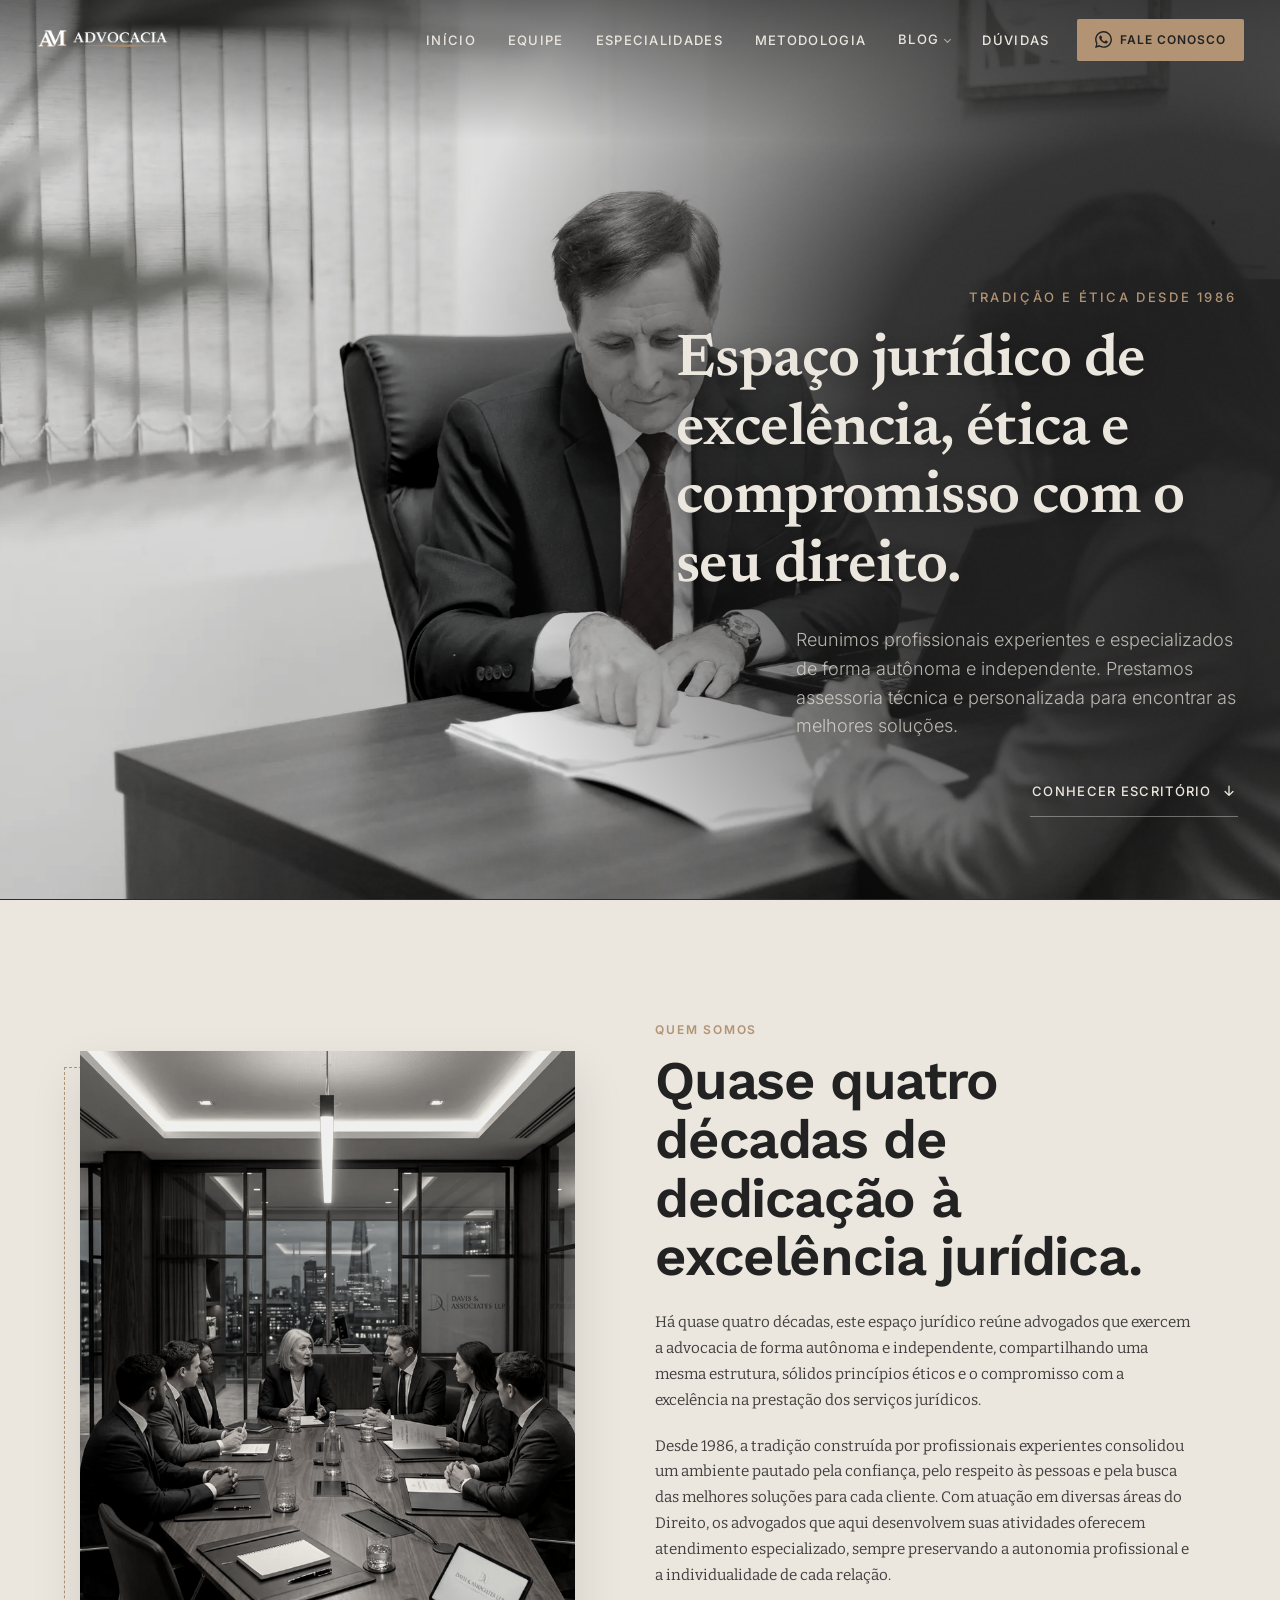
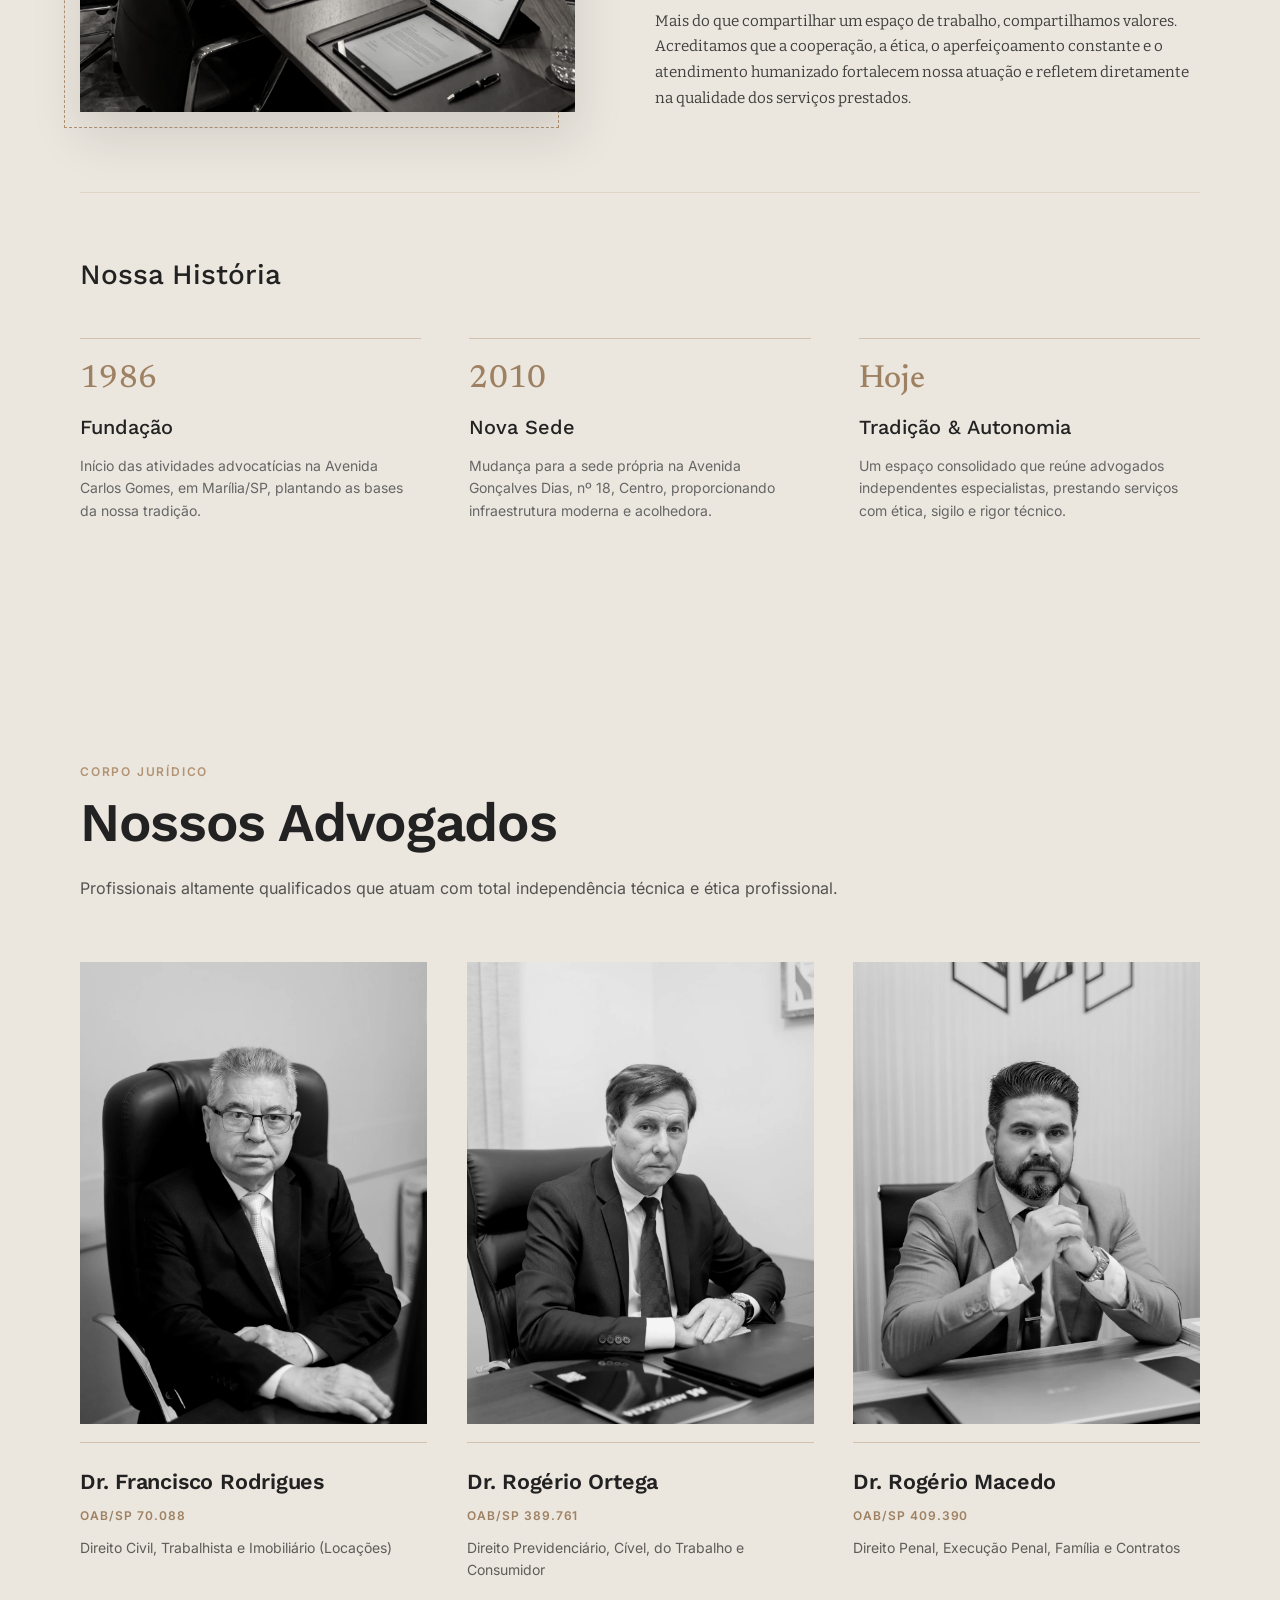
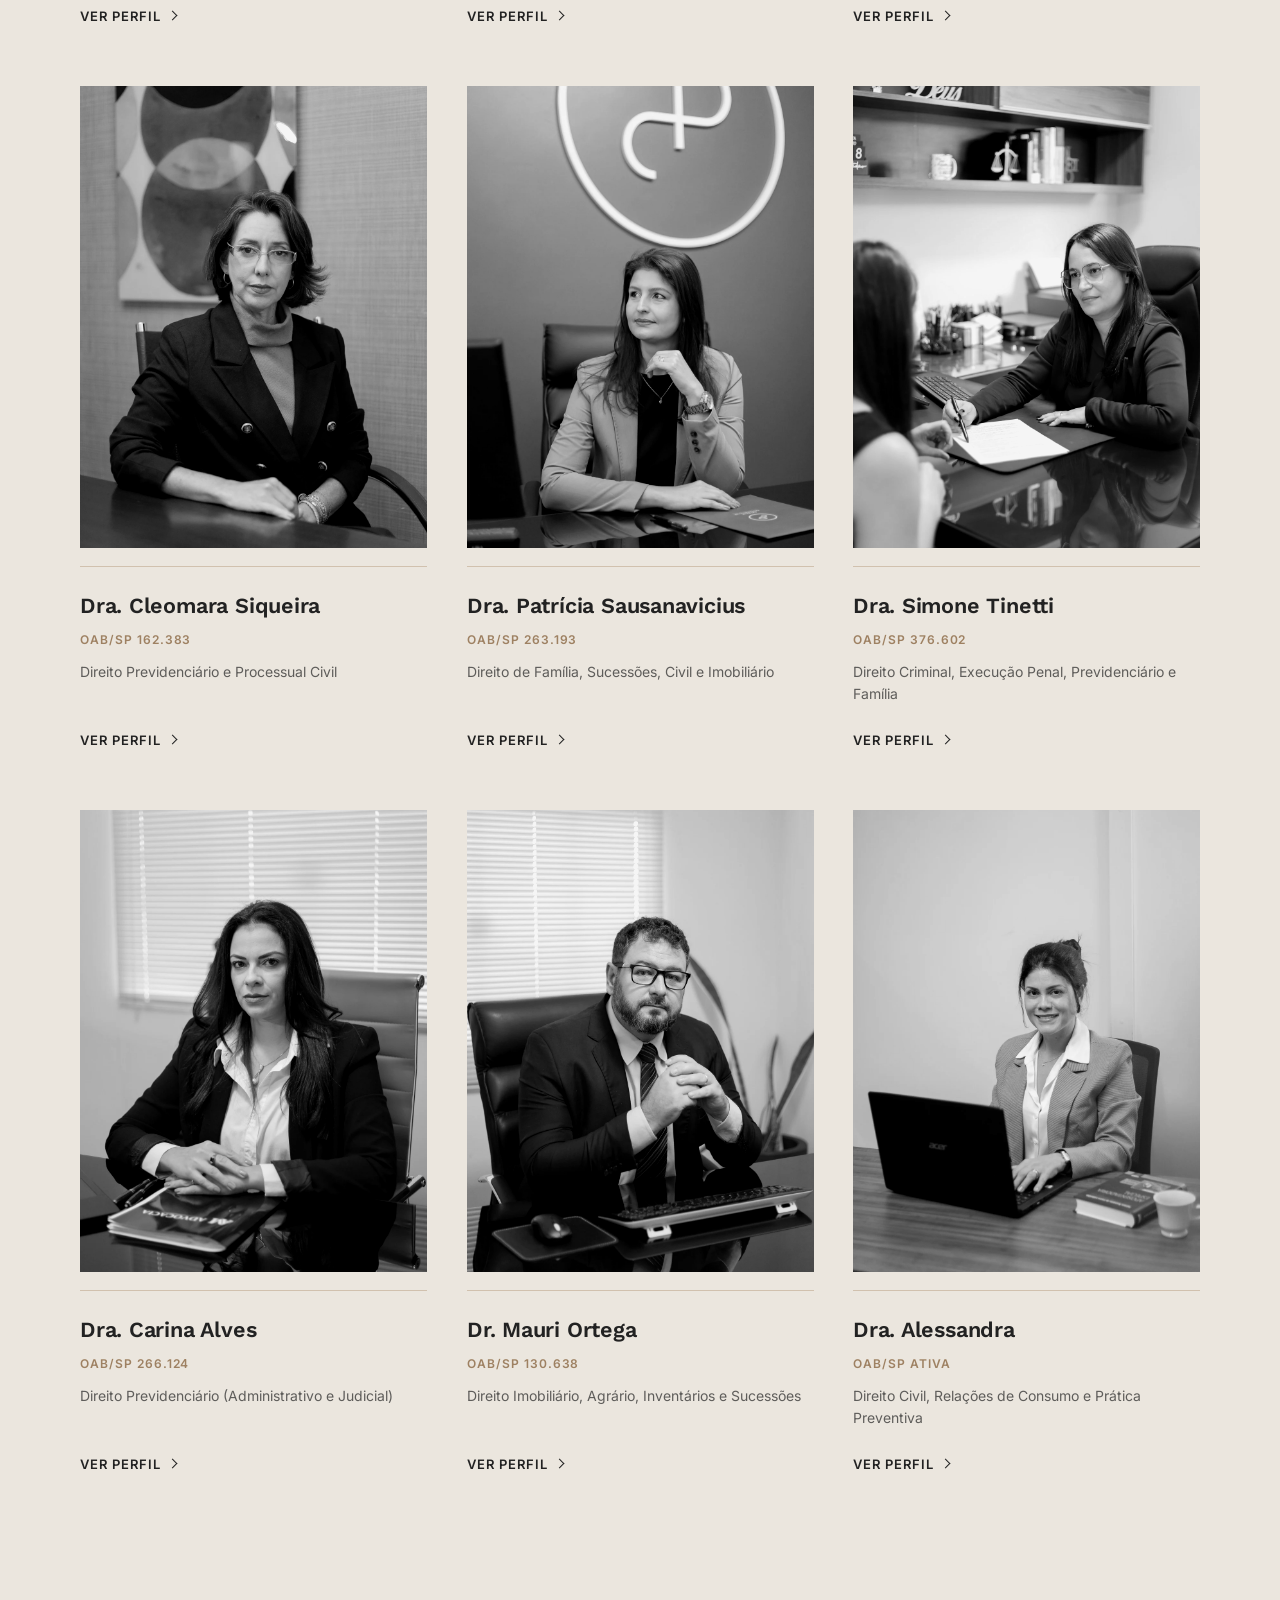
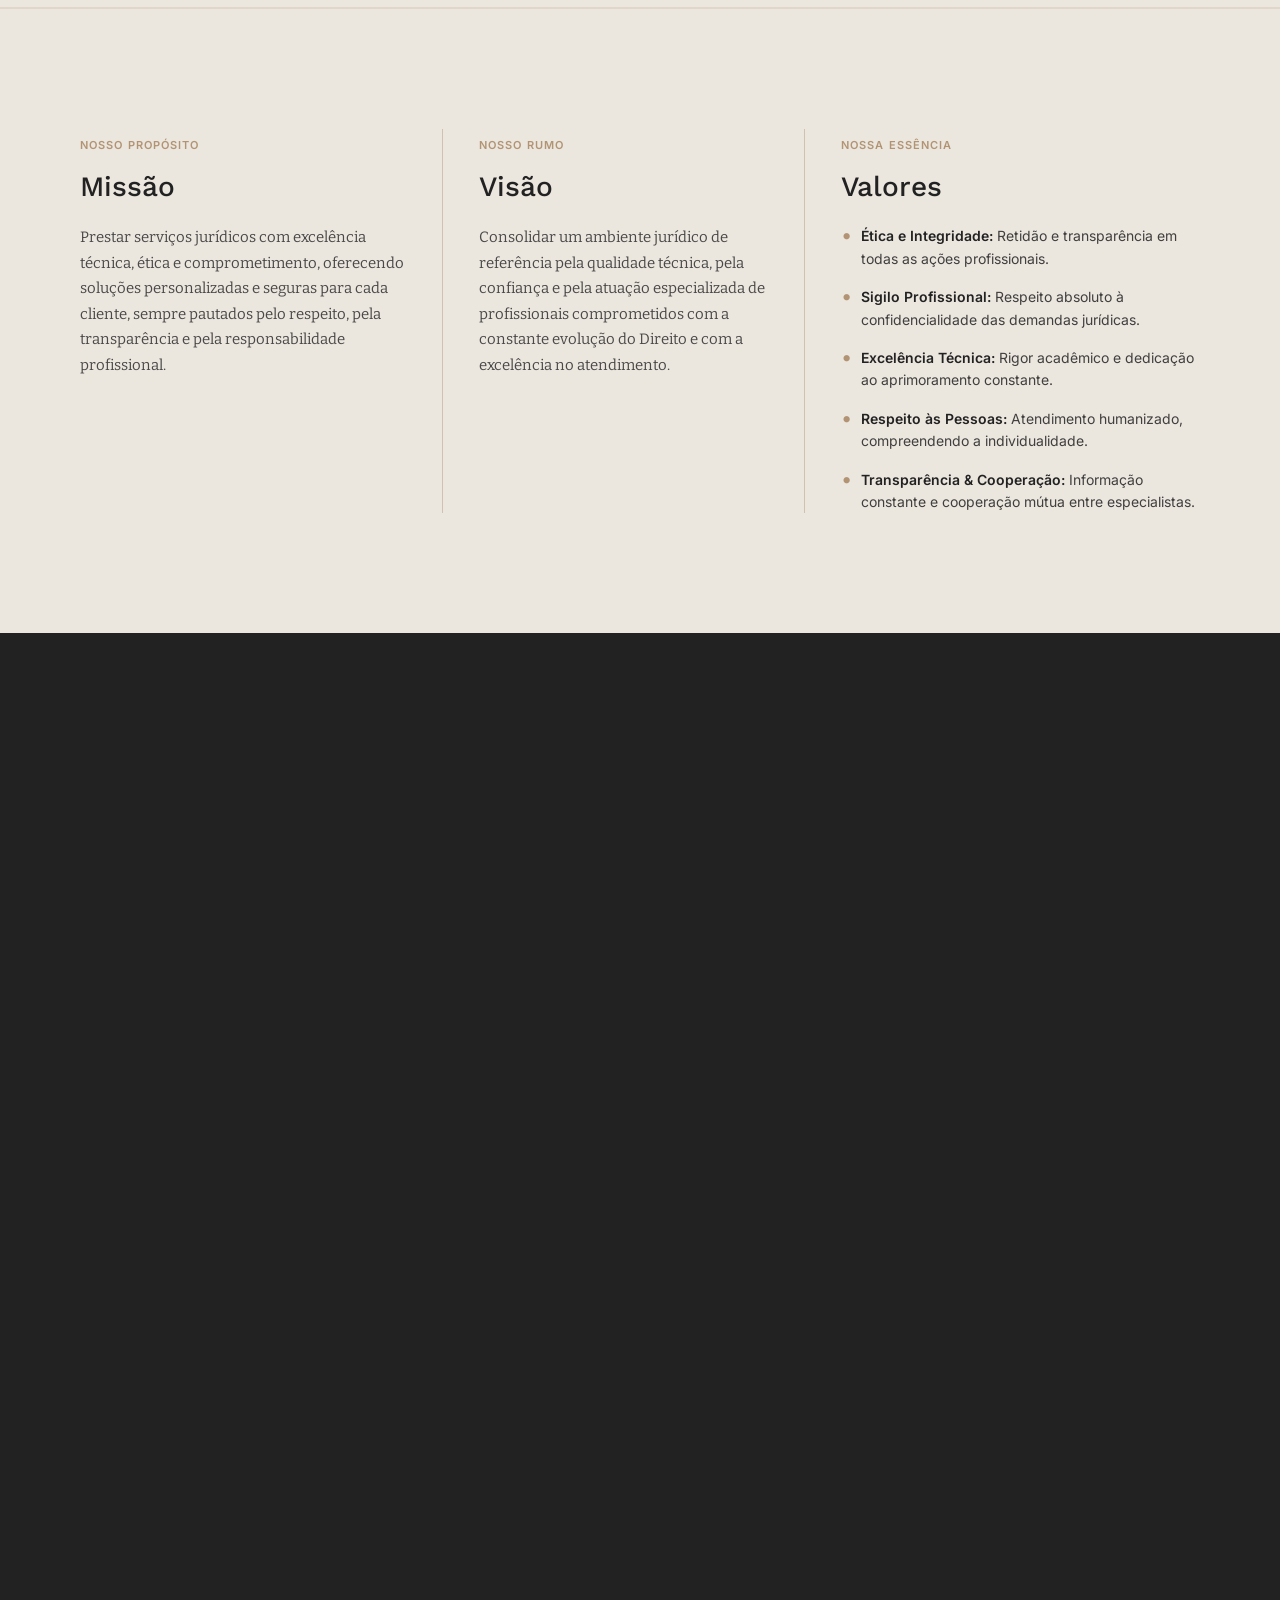
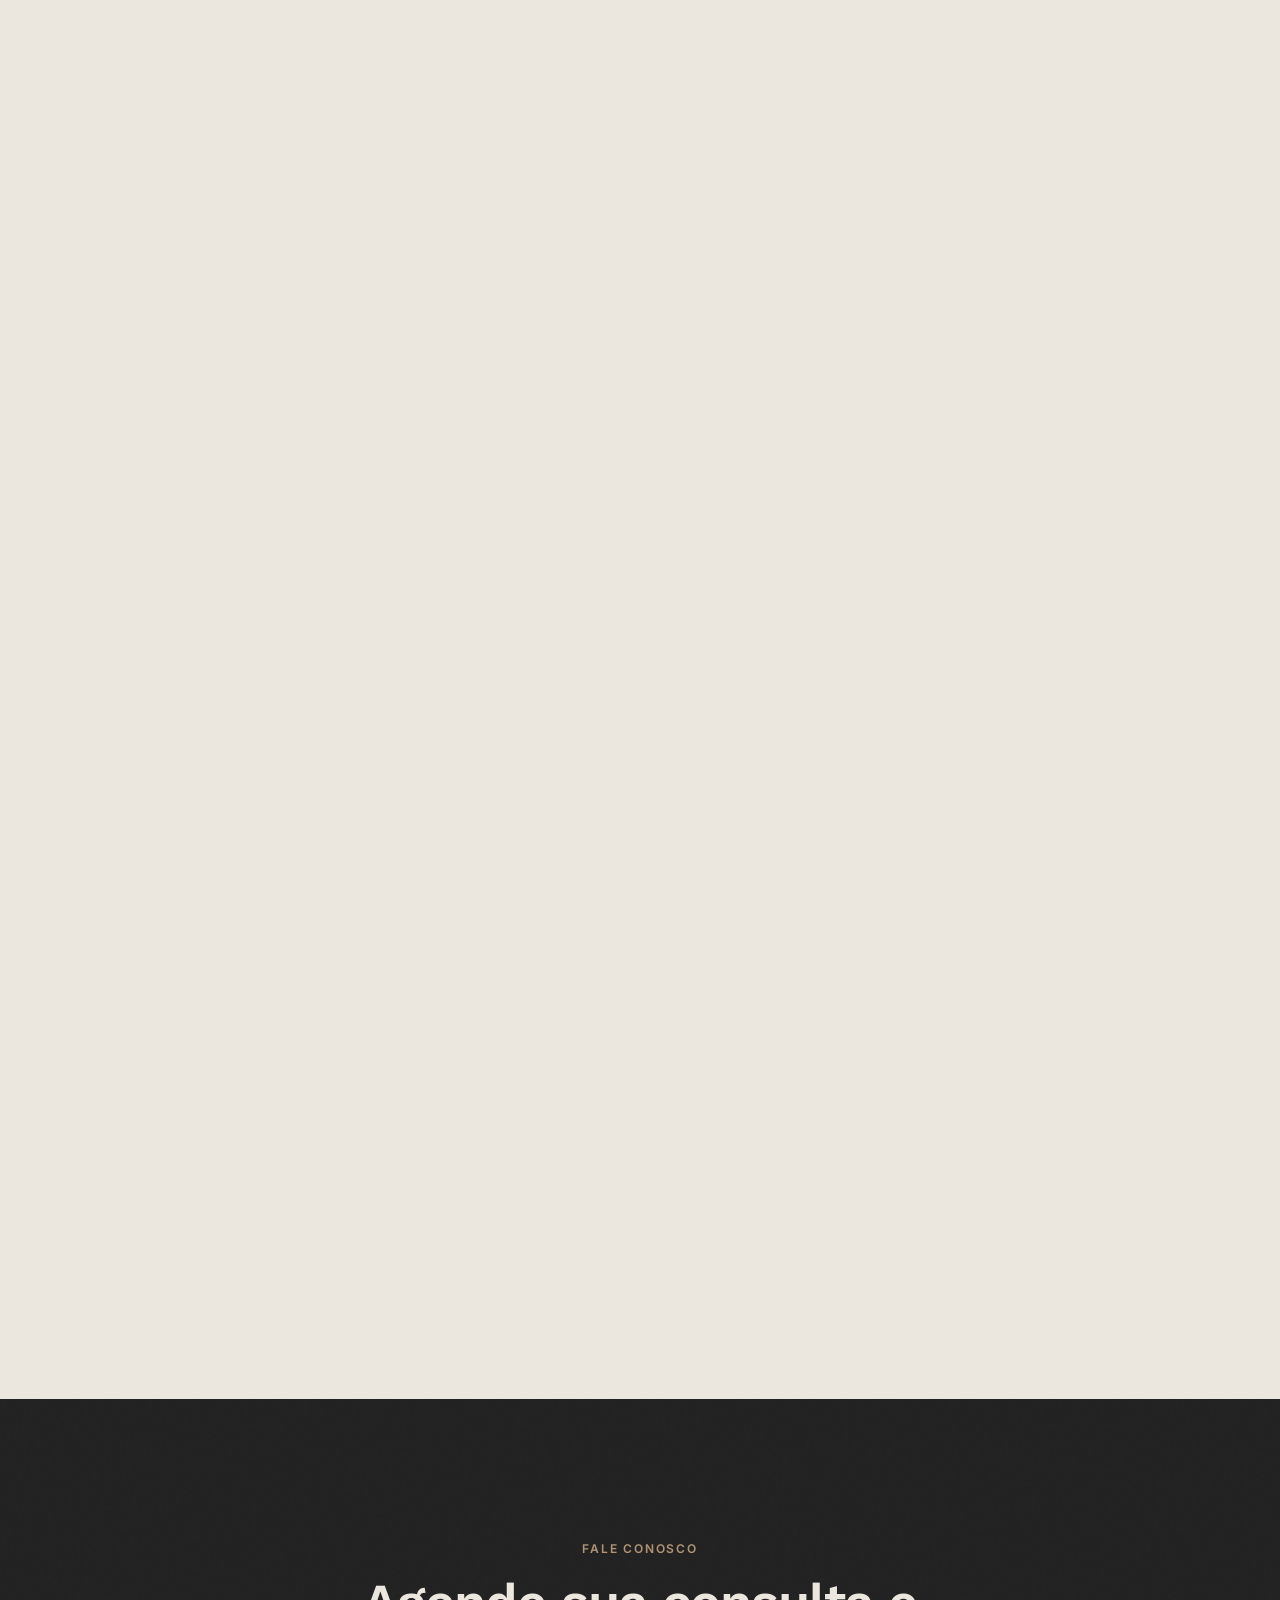
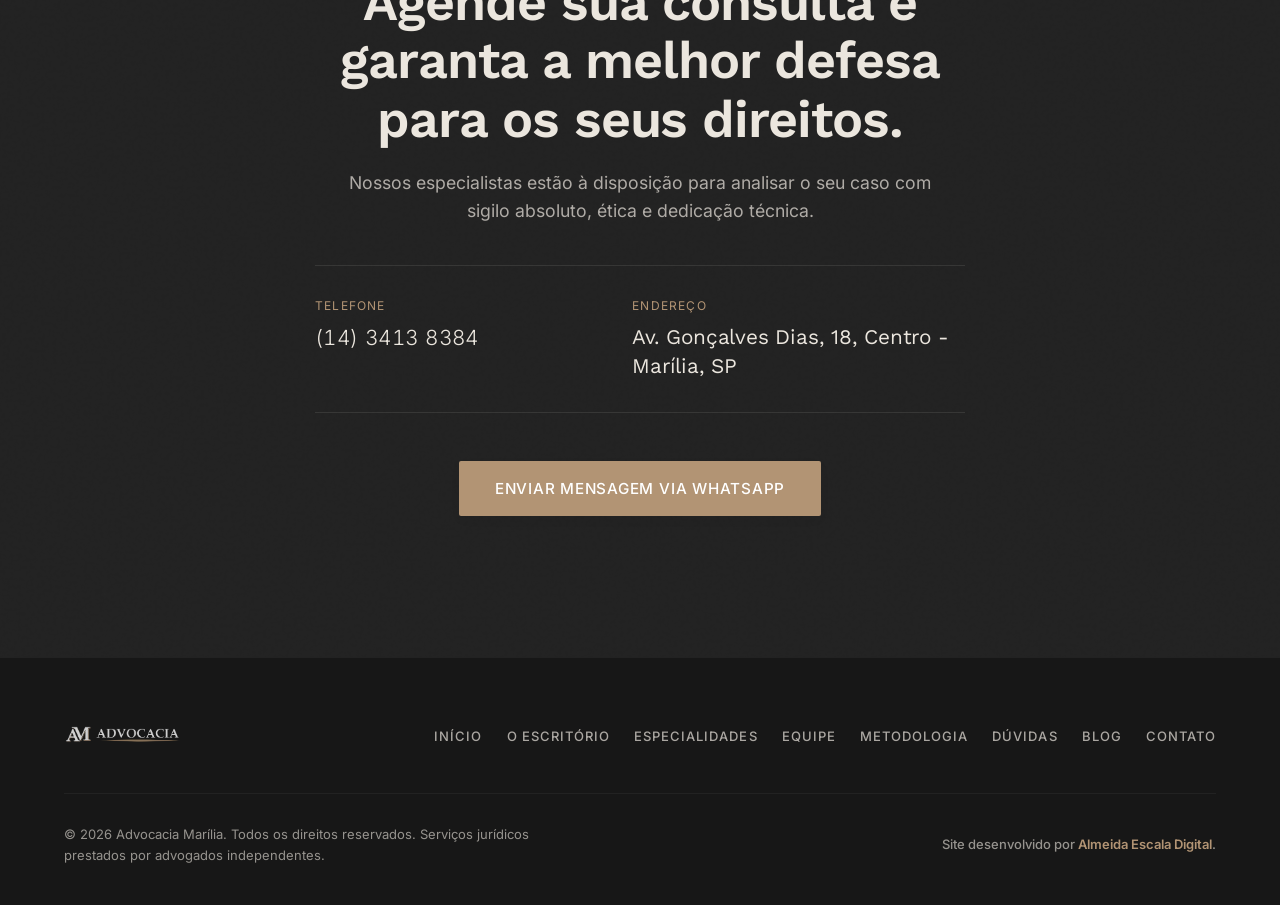
==== commit 44a03af2: "atualizado. quase completo o site." ====
--- a/index.html
+++ b/index.html
@@ -18,7 +18,7 @@
     <link rel="preload" href="fonts/Newsreader-SemiBold.woff2" as="font" type="font/woff2" crossorigin>
 
     <!-- Estilos Principais -->
-    <link rel="stylesheet" href="style.css?v=23">
+    <link rel="stylesheet" href="style.css?v=27">
 </head>
 <body>
 
@@ -38,13 +38,11 @@
             
             <ul class="nav-links" id="navLinks">
                 <li><a href="#inicio" class="nav-item">Início</a></li>
-                <li><a href="#sobre" class="nav-item">O Escritório</a></li>
+                <li><a href="#equipe" class="nav-item">Equipe</a></li>
                 <li><a href="#atuacao" class="nav-item">Especialidades</a></li>
-                <li><a href="#equipe" class="nav-item">Equipe</a></li>
                 <li><a href="#metodologia" class="nav-item">Metodologia</a></li>
+                <li><a href="blog/" class="nav-item" data-dropdown="blog">Blog</a></li>
                 <li><a href="#faq" class="nav-item">Dúvidas</a></li>
-                <li><a href="blog/" class="nav-item" data-dropdown="blog">Blog</a></li>
-                <li><a href="#contato" class="nav-item">Contato</a></li>
             </ul>
 
             <!-- CTA WhatsApp no header: unico caminho ao WhatsApp visivel durante o Hero, ja que o FAB fica oculto ate #sobre -->
@@ -654,6 +652,6 @@
 
     <!-- Scripts Principais -->
     <script src="lenis.min.js" defer></script>
-    <script src="script.js?v=8" defer></script>
+    <script src="script.js?v=11" defer></script>
 </body>
 </html>
--- a/style.css
+++ b/style.css
@@ -1669,28 +1669,31 @@
     }
 }
 
-/* GATILHO: a foto da direita. Coreografia de entrada sequenciada -- o texto SAI     */
-/* primeiro (imediato), o blur ENTRA levemente atrasado, o nitido foca por ultimo.   */
-/* A saida espelha: nitido desfoca, blur dissolve, texto de repouso volta por ultimo */
-/* (delay nas regras-base de cada camada). */
+/* GATILHO: a classe .is-inverted, escrita pelo JS (initFeaturedInvert) -- NAO :hover  */
+/* cru. Coreografias com delay escalonado congelam pela metade quando o :hover reverte */
+/* no meio da sequencia (camada parada esperando o proprio delay); o JS aplica         */
+/* intencao (hover sustentado inicia), trava (a entrada sempre COMPLETA antes de       */
+/* poder reverter) e graca na saida (re-entrada rapida cancela a reversao).            */
+/* Coreografia de entrada: texto SAI primeiro, blur entra atrasado, nitido foca por    */
+/* ultimo. Saida espelhada nas regras-base de cada camada. */
 @media (hover: hover) and (pointer: fine) {
-    .method-featured:has(.method-featured-media:hover) .method-featured-content .featured-heading,
-    .method-featured:has(.method-featured-media:hover) .method-featured-content .featured-text {
+    .method-featured.is-inverted .method-featured-content .featured-heading,
+    .method-featured.is-inverted .method-featured-content .featured-text {
         opacity: 0;
         transition: opacity 0.35s var(--ease-premium);
     }
 
-    .method-featured:has(.method-featured-media:hover) .featured-swap-blur {
+    .method-featured.is-inverted .featured-swap-blur {
         opacity: 1;
         transition: opacity 0.5s var(--ease-premium) 0.2s;
     }
 
-    .method-featured:has(.method-featured-media:hover) .featured-swap-sharp {
+    .method-featured.is-inverted .featured-swap-sharp {
         opacity: 1;
         transition: opacity 1s var(--ease-premium) 0.45s;
     }
 
-    .method-featured:has(.method-featured-media:hover) .featured-hover-panel {
+    .method-featured.is-inverted .featured-hover-panel {
         opacity: 1;
         transform: translateY(0);
         transition: opacity 0.8s var(--ease-premium) 0.3s, transform 0.8s var(--ease-premium) 0.3s;
@@ -3074,6 +3077,7 @@
     flex-grow: 1;
     padding: 18px;
     overflow-y: auto;
+    overscroll-behavior-y: contain; /* trava o scroll no painel: nao "vaza" pro site atras dele no fim do curso */
     display: flex;
     flex-direction: column;
     gap: 16px;
@@ -3084,9 +3088,20 @@
     display: flex;
     flex-direction: column;
     gap: 12px;
+}
+
+/* Preenchimento/scroll proprio so entram enquanto a lista de perguntas esta   */
+/* oculta (conversa em andamento, classe ligada/desligada pelo JS junto com    */
+/* o display:none/flex do wa-faq-list). Fixos sempre-on deixavam um vao vazio  */
+/* em repouso (com so a saudacao inicial): flex-grow esticava a area toda, e   */
+/* o min-height sozinho ja bastava pra sobrar espaco atras de uma mensagem     */
+/* curta. Em repouso o chat-area agora so ocupa a altura do proprio conteudo   */
+/* (o wa-panel-body, que ja tem overflow-y:auto, rola tudo junto se precisar). */
+.wa-chat-area.wa-chat-area--full {
     flex-grow: 1;
     min-height: 140px; /* impede colapso a 0px: flexbox encolhe overflow:auto antes de overflow:visible (wa-faq-list) */
     overflow-y: auto;
+    overscroll-behavior-y: contain;
 }
 
 /* Estilização Premium e Unificada de Scrollbar (Sem quebras de design) */
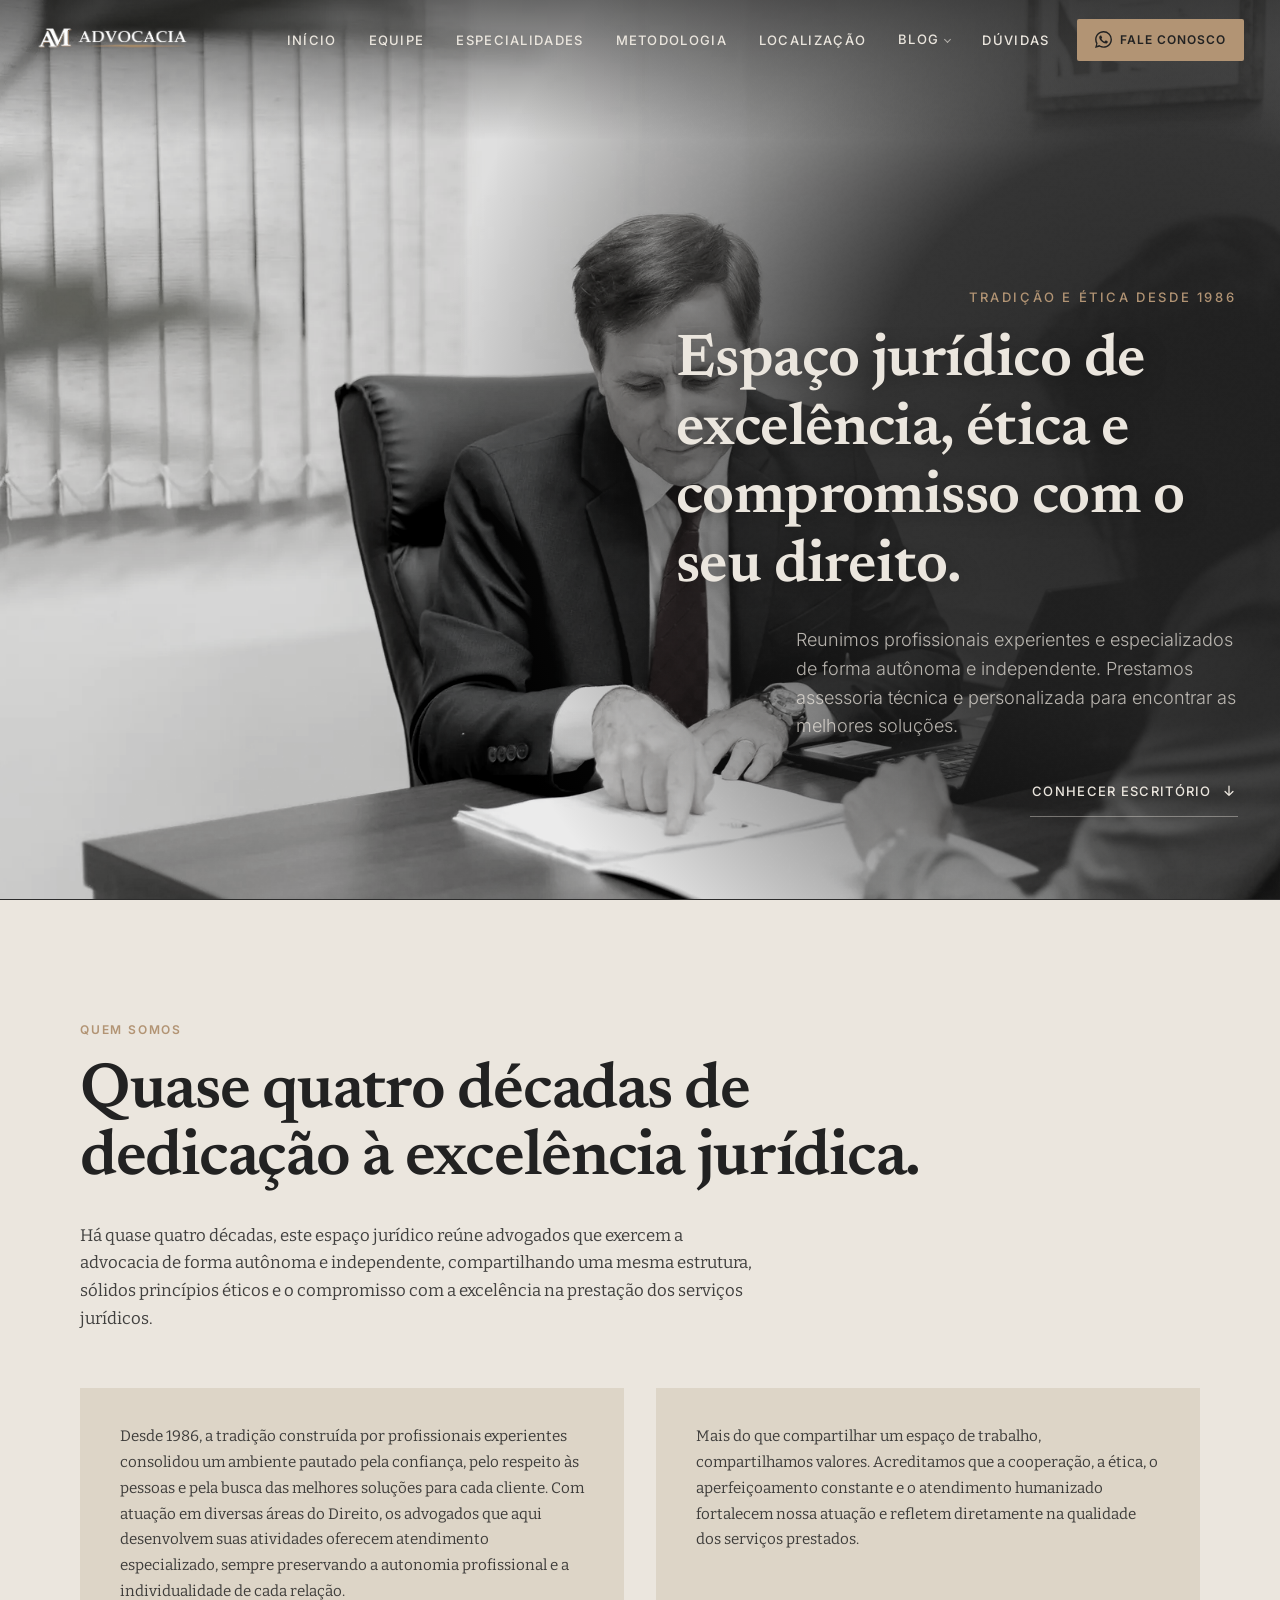
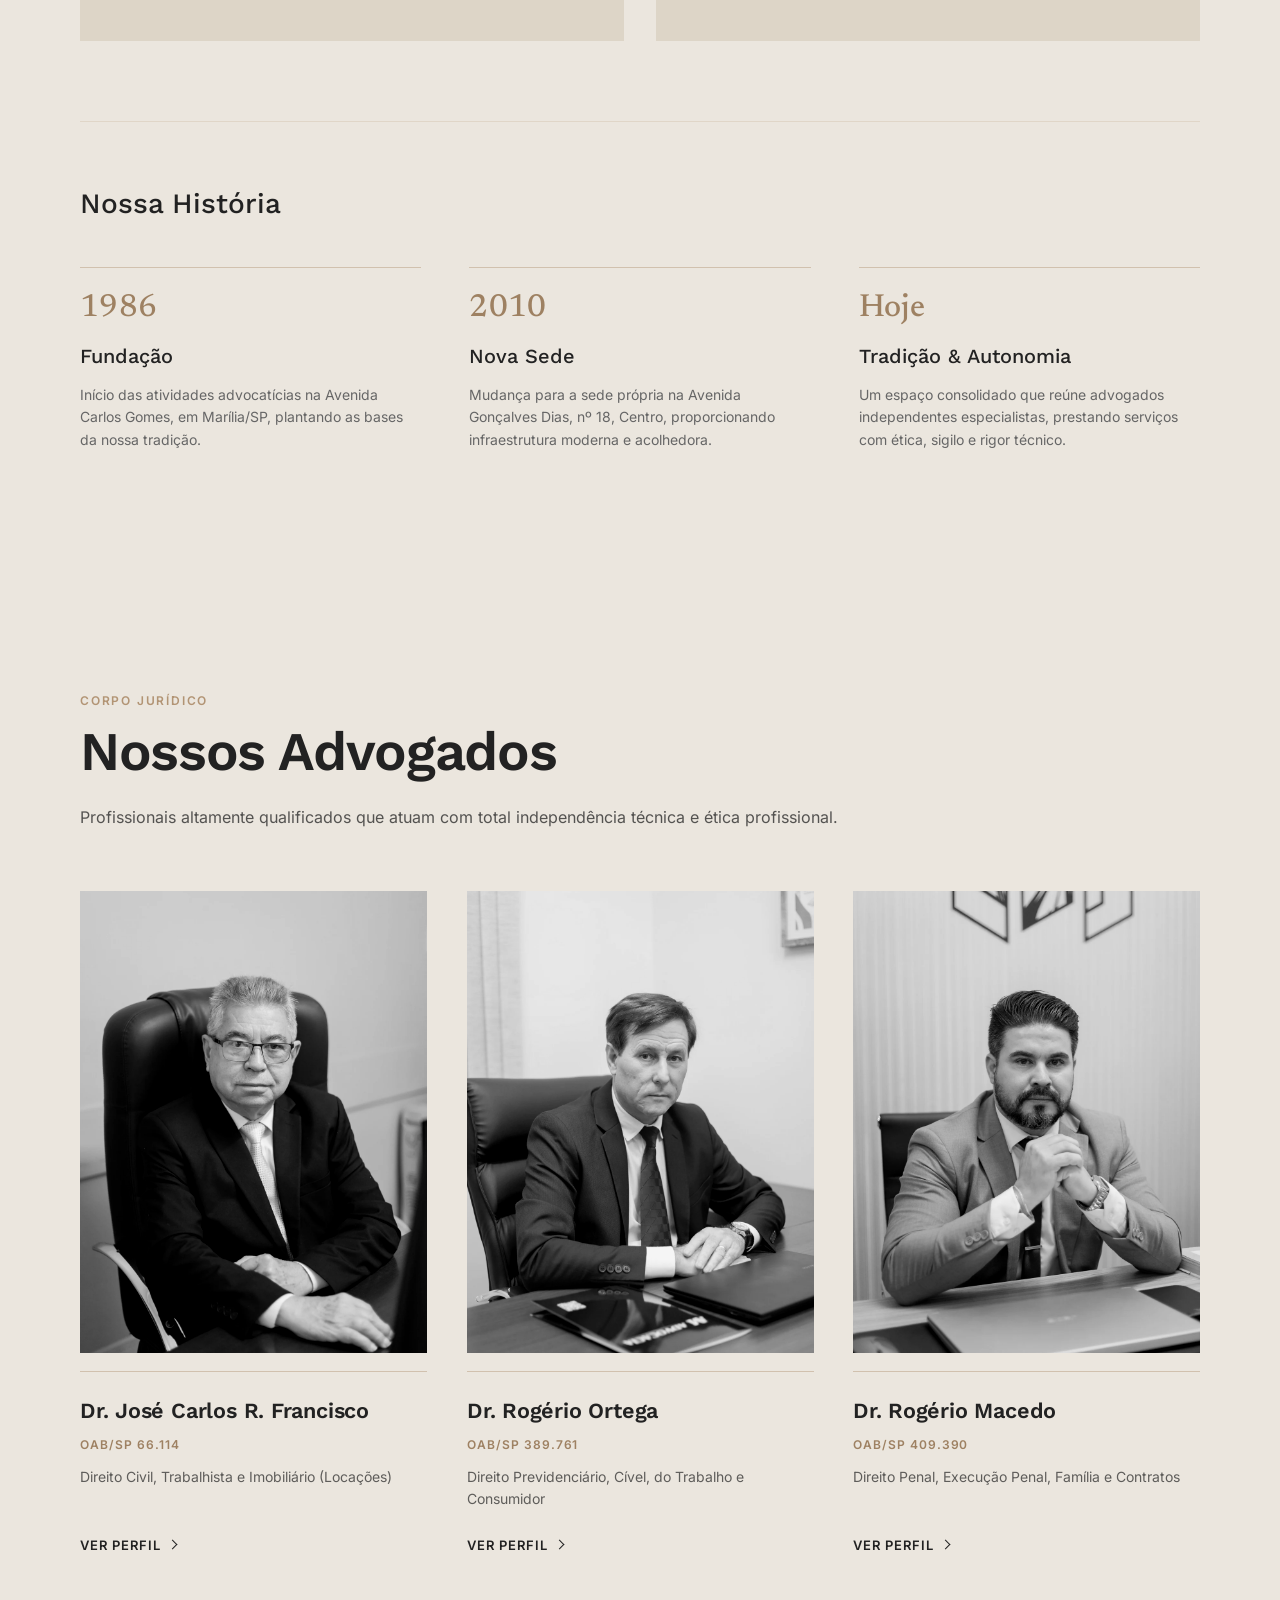
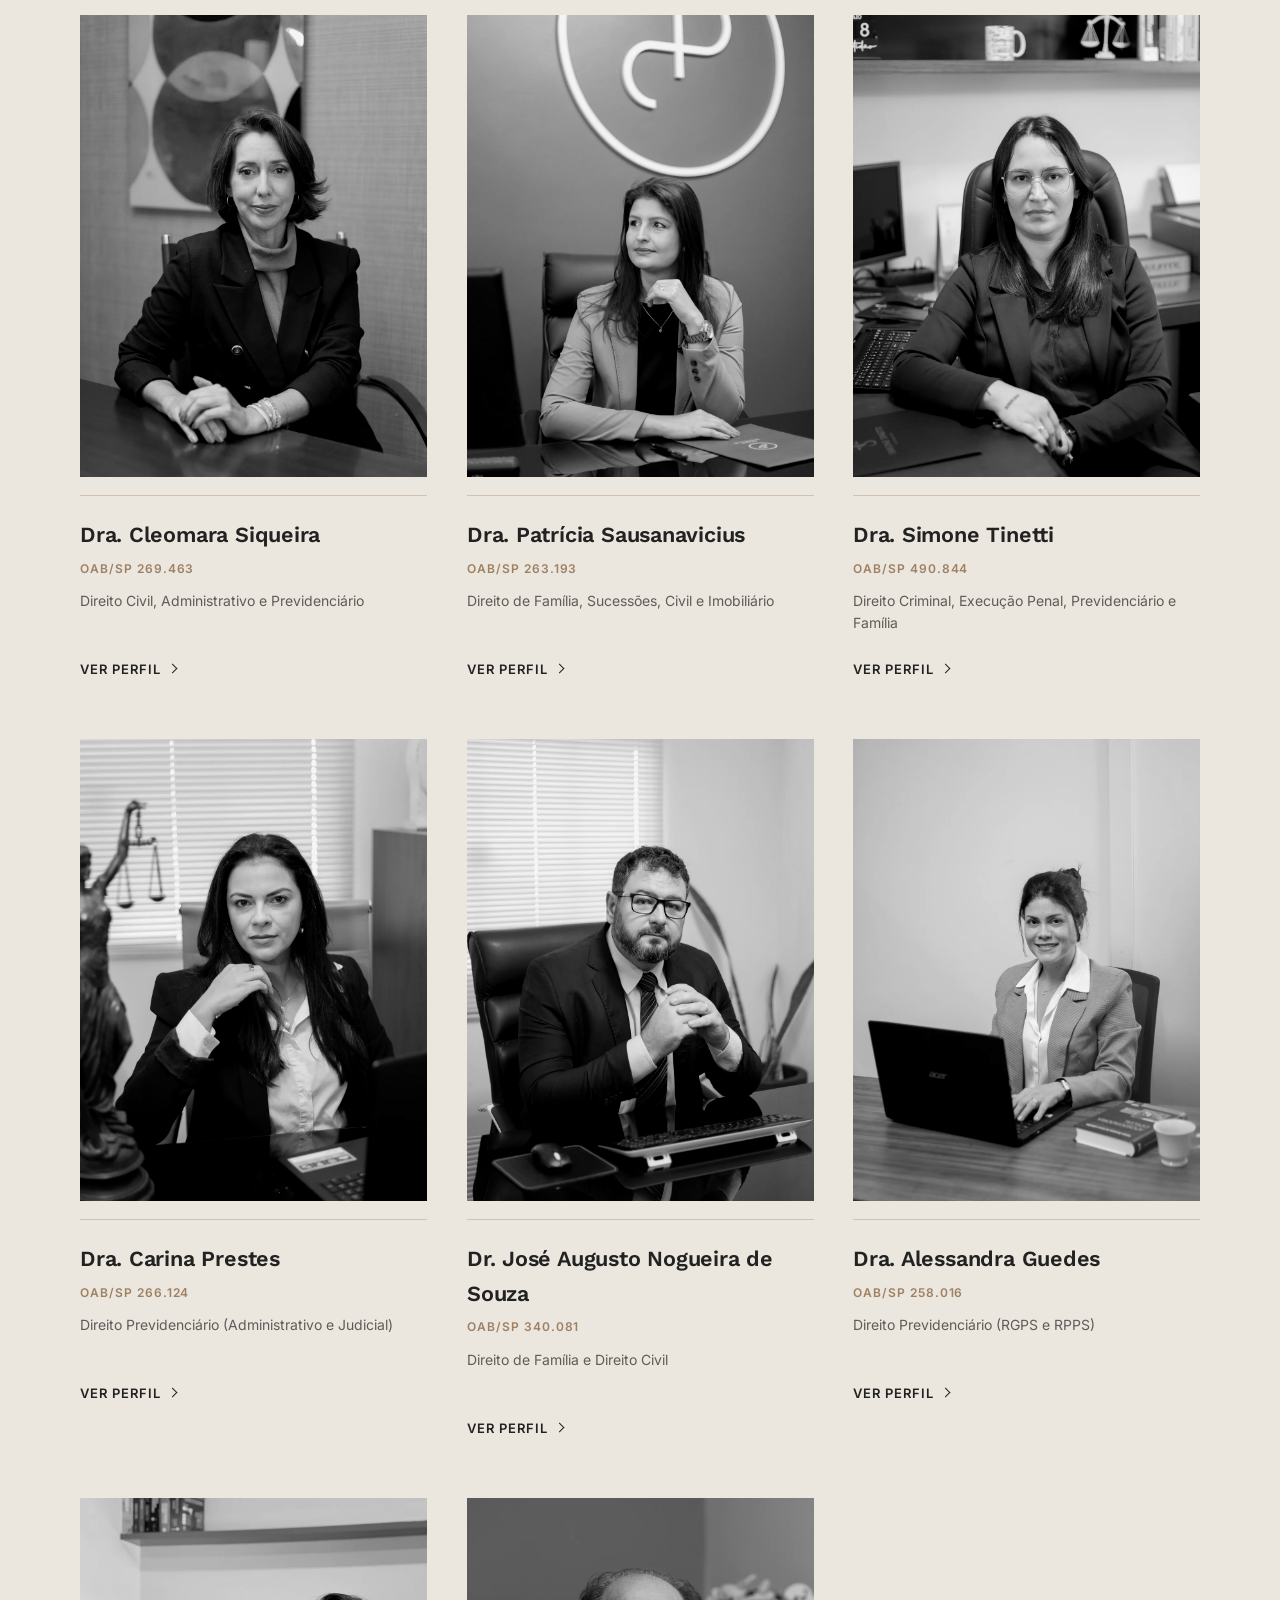
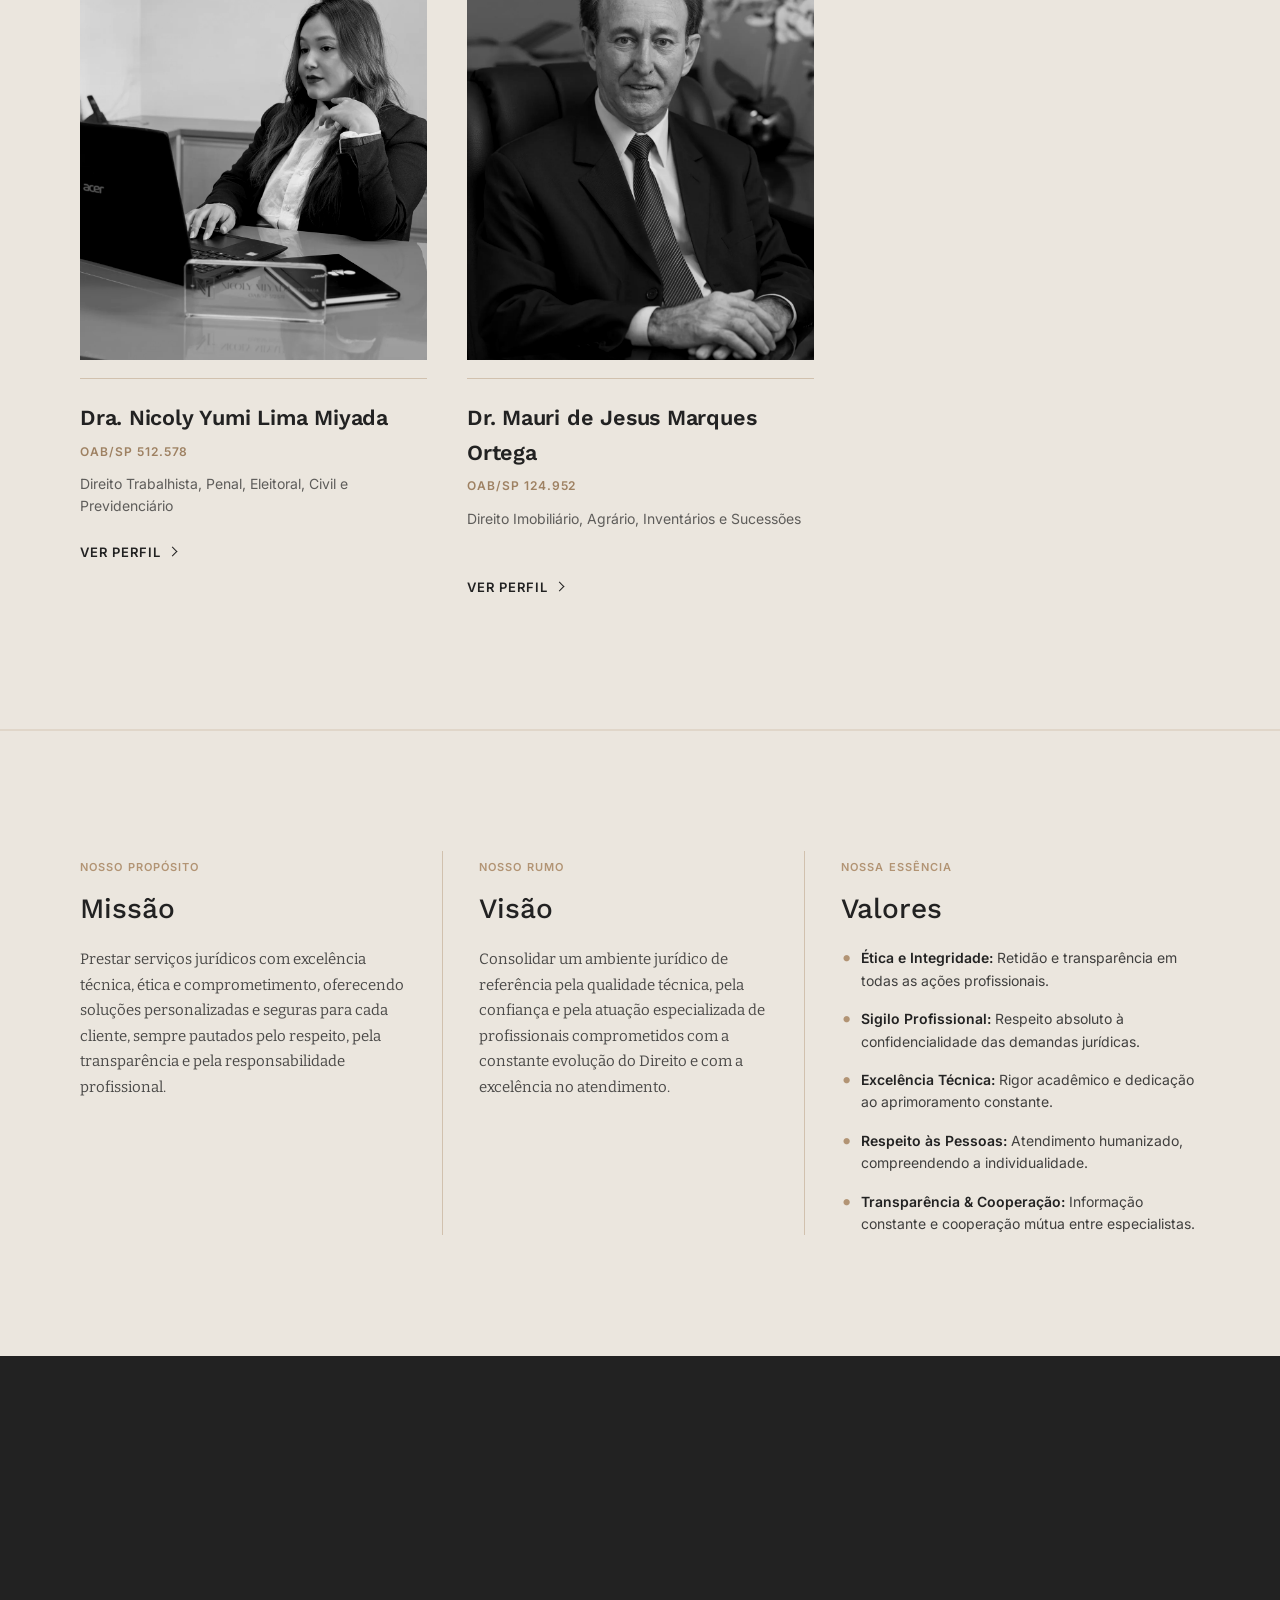
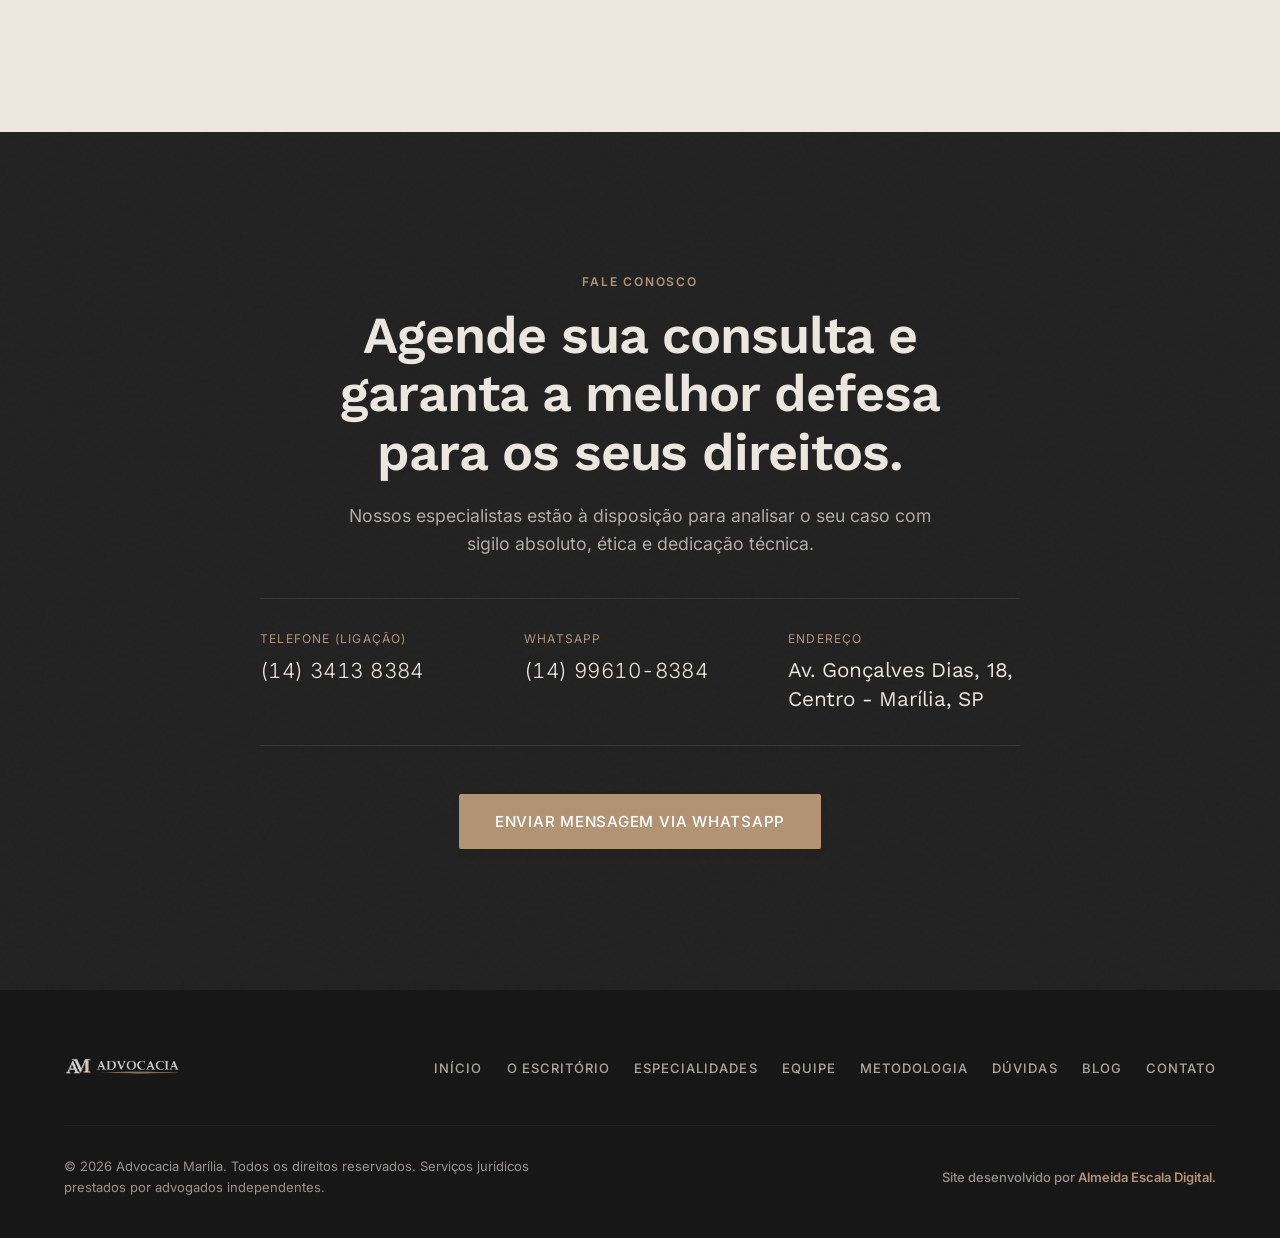
==== commit 363a693a: "Adiciona seção Localização com mapa interativo e ajustes de equipe/UX - Nova seção #localizacao: map" ====
--- a/index.html
+++ b/index.html
@@ -9,16 +9,19 @@
     <meta property="og:title" content="Advocacia Marília | Excelência e Tradição Jurídica">
     <meta property="og:description" content="Espaço jurídico que reúne advogados independentes especializados em diversas áreas do Direito desde 1986, em Marília/SP.">
     <meta property="og:locale" content="pt_BR">
-    <link rel="icon" type="image/png" sizes="32x32" href="favicon-32x32.png">
-    <link rel="icon" type="image/png" sizes="16x16" href="favicon-16x16.png">
-    <link rel="apple-touch-icon" href="apple-touch-icon.png">
+    <link rel="icon" type="image/png" sizes="32x32" href="assets/images/favicon-32x32.png">
+    <link rel="icon" type="image/png" sizes="16x16" href="assets/images/favicon-16x16.png">
+    <link rel="apple-touch-icon" href="assets/images/apple-touch-icon.png">
     <title>Advocacia Marília | Excelência e Tradição Jurídica</title>
     
     <!-- Fontes self-hosted (fonts/): preload da fonte do titulo do hero (proxima do LCP) -->
     <link rel="preload" href="fonts/Newsreader-SemiBold.woff2" as="font" type="font/woff2" crossorigin>
 
+    <!-- Leaflet (mapa interativo da seção Localização, vendorizado localmente -- ver leaflet.min.js) -->
+    <link rel="stylesheet" href="leaflet.css">
+
     <!-- Estilos Principais -->
-    <link rel="stylesheet" href="style.css?v=27">
+    <link rel="stylesheet" href="style.css?v=44">
 </head>
 <body>
 
@@ -26,7 +29,7 @@
     <nav class="navbar" id="navbar">
         <div class="nav-container">
             <a href="#inicio" class="nav-logo" aria-label="Advocacia Marília - Voltar ao início">
-                <img src="logo.png" alt="Logo Advocacia Marília" class="logo-img">
+                <img src="assets/images/logo.png" alt="Logo Advocacia Marília" class="logo-img">
             </a>
             
             <!-- Menu Hamburguer para Mobile -->
@@ -41,12 +44,13 @@
                 <li><a href="#equipe" class="nav-item">Equipe</a></li>
                 <li><a href="#atuacao" class="nav-item">Especialidades</a></li>
                 <li><a href="#metodologia" class="nav-item">Metodologia</a></li>
+                <li><a href="#localizacao" class="nav-item">Localização</a></li>
                 <li><a href="blog/" class="nav-item" data-dropdown="blog">Blog</a></li>
                 <li><a href="#faq" class="nav-item">Dúvidas</a></li>
             </ul>
 
             <!-- CTA WhatsApp no header: unico caminho ao WhatsApp visivel durante o Hero, ja que o FAB fica oculto ate #sobre -->
-            <a href="https://wa.me/551434138384" target="_blank" rel="noopener noreferrer" class="nav-whatsapp cta-anim" aria-label="Fale conosco no WhatsApp">
+            <a href="https://wa.me/5514996108384?text=Ol%C3%A1!%20Vim%20pelo%20site%20da%20Advocacia%20Mar%C3%ADlia%20e%20gostaria%20de%20falar%20com%20um%20advogado." target="_blank" rel="noopener noreferrer" class="nav-whatsapp cta-anim" aria-label="Fale conosco no WhatsApp">
                 <svg viewBox="0 0 24 24" xmlns="http://www.w3.org/2000/svg" fill="currentColor" class="nav-whatsapp-icon" aria-hidden="true">
                     <path d="M.057 24l1.687-6.163a11.867 11.867 0 0 1-1.587-5.946C.16 5.335 5.495 0 12.05 0a11.817 11.817 0 0 1 8.413 3.488 11.824 11.824 0 0 1 3.48 8.414c-.003 6.557-5.338 11.892-11.893 11.892a11.9 11.9 0 0 1-5.688-1.448L.057 24zm6.597-3.807c1.676.995 3.276 1.591 5.392 1.592 5.448 0 9.886-4.434 9.889-9.885.002-5.462-4.415-9.89-9.881-9.892-5.452 0-9.887 4.434-9.889 9.884a9.86 9.86 0 0 0 1.51 5.26l-.999 3.648 3.748-.984zm11.387-5.464c-.074-.124-.272-.198-.57-.347-.297-.149-1.758-.868-2.031-.967-.272-.099-.47-.149-.669.149-.198.297-.768.967-.941 1.165-.173.198-.347.223-.644.074-.297-.149-1.255-.462-2.39-1.475-.883-.788-1.48-1.761-1.653-2.059-.173-.297-.018-.458.13-.606.134-.133.297-.347.446-.521.151-.172.2-.296.3-.495.099-.198.05-.372-.025-.521-.075-.148-.669-1.611-.916-2.206-.242-.579-.487-.501-.669-.51l-.57-.01a1.1 1.1 0 0 0-.792.372c-.272.297-1.04 1.016-1.04 2.479s1.065 2.876 1.213 3.074c.149.198 2.095 3.2 5.076 4.487.709.306 1.263.489 1.694.626.712.226 1.36.194 1.872.118.571-.085 1.758-.719 2.006-1.413.248-.695.248-1.29.173-1.414z"/>
                 </svg>
@@ -58,21 +62,37 @@
     <!-- SEÇÃO 1: HERO -->
     <header class="hero" id="inicio">
         <!-- Foto real do escritorio (ensaio) como fundo, p&b + veu radial navy -->
+        <!-- .hero-media-zoom isola o Ken Burns (CSS animation) da imagem: as duas
+             NAO podem disputar "transform" no mesmo elemento -- o parallax (JS,
+             translateY inline) ficava "congelado" pelos ~2.6s da animacao ativa,
+             so saltando pra posicao certa quando ela terminava (ver initHeroParallax) -->
         <div class="hero-media" aria-hidden="true">
-            <img src="fotoatendendo.webp" alt="" fetchpriority="high" class="hero-media-img">
+            <div class="hero-media-zoom">
+                <img src="assets/images/fotoatendendo.webp" alt="" fetchpriority="high" class="hero-media-img">
+            </div>
         </div>
 
         <div class="hero-container">
-            <span class="hero-kicker reveal reveal-delay-1">Tradição e Ética desde 1986</span>
-            <h1 class="hero-title reveal reveal-delay-2">Espaço jurídico de excelência, ética e compromisso com o seu direito.</h1>
-            <p class="hero-subtitle reveal reveal-delay-3">Reunimos profissionais experientes e especializados de forma autônoma e independente. Prestamos assessoria técnica e personalizada para encontrar as melhores soluções.</p>
+            <!-- Cortina de entrada: .hero-mask e a janela fixa (overflow:hidden), o filho sobe
+                 de baixo pra cima atraves dela (translateY 120%->0). Ver style.css SECAO HERO -->
+            <div class="hero-mask reveal hero-delay-1">
+                <span class="hero-kicker">Tradição e Ética desde 1986</span>
+            </div>
+            <div class="hero-mask reveal hero-delay-2">
+                <h1 class="hero-title">Espaço jurídico de excelência, ética e compromisso com o seu direito.</h1>
+            </div>
+            <div class="hero-mask reveal hero-delay-3">
+                <p class="hero-subtitle">Reunimos profissionais experientes e especializados de forma autônoma e independente. Prestamos assessoria técnica e personalizada para encontrar as melhores soluções.</p>
+            </div>
             <!-- Mobile: o paragrafo sai de cena e entram 3 pontos compactos (hero enxuto) -->
-            <ul class="hero-points reveal reveal-delay-3">
-                <li>Tradição desde 1986</li>
-                <li>Especialistas independentes</li>
-                <li>Atendimento humanizado</li>
-            </ul>
-            <a href="#sobre" class="hero-link reveal reveal-delay-4">
+            <div class="hero-mask reveal hero-delay-3">
+                <ul class="hero-points">
+                    <li>Tradição desde 1986</li>
+                    <li>Especialistas independentes</li>
+                    <li>Atendimento humanizado</li>
+                </ul>
+            </div>
+            <a href="#sobre" class="hero-link reveal hero-delay-4">
                 <span>Conhecer Escritório</span>
                 <svg class="hero-link-arrow" viewBox="0 0 16 16" xmlns="http://www.w3.org/2000/svg" fill="none" stroke="currentColor" stroke-width="1.5" stroke-linecap="round" stroke-linejoin="round" aria-hidden="true">
                     <path d="M8 2.5v10M3.5 8.5 8 13l4.5-4.5"/>
@@ -85,21 +105,23 @@
         <!-- SEÇÃO 2: A ADVOGADA / SOBRE -->
         <section class="about" id="sobre">
             <div class="section-container">
-                <!-- Grid de 2 linhas: kicker (linha 1, col dir), imagem (linha 2, col esq) e corpo (linha 2, col dir) -->
-                <!-- compartilham a mesma linha -> topo da imagem = topo do titulo, base da imagem = fim do texto.  -->
-                <div class="about-grid reveal">
+                <!-- Sem foto: o escritorio nunca enviou uma foto real pra essa secao, entao a
+                     tipografia carrega sozinha (kicker -> titulo grande em serifa de destaque ->
+                     paragrafo de abertura -> paineis de apoio), ref. visual do operador (estilo
+                     "Why Your Work Matters" da Paul Weiss: hierarquia de peso/tamanho, sem rotulo
+                     ou numeracao inventada). -->
+                <div class="about-intro reveal">
                     <span class="section-kicker about-kicker">Quem Somos</span>
-                    <div class="about-media">
-                        <div class="about-frame">
-                            <img src="quem_somos_neutro.webp" alt="Reunião corporativa no escritório Advocacia Marília" class="about-img" loading="lazy">
-                        </div>
-                    </div>
-                    <div class="about-body">
-                        <h2 class="section-title">Quase quatro décadas de dedicação à excelência jurídica.</h2>
-
-                        <p class="about-text">Há quase quatro décadas, este espaço jurídico reúne advogados que exercem a advocacia de forma autônoma e independente, compartilhando uma mesma estrutura, sólidos princípios éticos e o compromisso com a excelência na prestação dos serviços jurídicos.</p>
-                        <p class="about-text">Desde 1986, a tradição construída por profissionais experientes consolidou um ambiente pautado pela confiança, pelo respeito às pessoas e pela busca das melhores soluções para cada cliente. Com atuação em diversas áreas do Direito, os advogados que aqui desenvolvem suas atividades oferecem atendimento especializado, sempre preservando a autonomia profissional e a individualidade de cada relação.</p>
-                        <p class="about-text">Mais do que compartilhar um espaço de trabalho, compartilhamos valores. Acreditamos que a cooperação, a ética, o aperfeiçoamento constante e o atendimento humanizado fortalecem nossa atuação e refletem diretamente na qualidade dos serviços prestados.</p>
+                    <h2 class="about-heading">Quase quatro décadas de dedicação à excelência jurídica.</h2>
+                    <p class="about-lead">Há quase quatro décadas, este espaço jurídico reúne advogados que exercem a advocacia de forma autônoma e independente, compartilhando uma mesma estrutura, sólidos princípios éticos e o compromisso com a excelência na prestação dos serviços jurídicos.</p>
+                </div>
+
+                <div class="about-panels">
+                    <div class="about-panel reveal reveal-delay-1">
+                        <p class="about-panel-text">Desde 1986, a tradição construída por profissionais experientes consolidou um ambiente pautado pela confiança, pelo respeito às pessoas e pela busca das melhores soluções para cada cliente. Com atuação em diversas áreas do Direito, os advogados que aqui desenvolvem suas atividades oferecem atendimento especializado, sempre preservando a autonomia profissional e a individualidade de cada relação.</p>
+                    </div>
+                    <div class="about-panel reveal reveal-delay-2">
+                        <p class="about-panel-text">Mais do que compartilhar um espaço de trabalho, compartilhamos valores. Acreditamos que a cooperação, a ética, o aperfeiçoamento constante e o atendimento humanizado fortalecem nossa atuação e refletem diretamente na qualidade dos serviços prestados.</p>
                     </div>
                 </div>
 
@@ -137,21 +159,22 @@
                 </div>
 
                 <div class="team-grid">
-                    <!-- ADVOGADO 1: Francisco Rodrigues -->
+                    <!-- ADVOGADO 1: José Carlos R. Francisco -->
                     <div class="team-card reveal reveal-delay-1">
                         <div class="team-media">
-                            <img src="curriculoseadvogados/francisco.webp" alt="Dr. Francisco Rodrigues" class="team-img" loading="lazy">
-                        </div>
-                        <div class="team-info">
-                            <h3 class="team-name">Dr. Francisco Rodrigues</h3>
-                            <span class="team-oab">OAB/SP 70.088</span>
+                            <img src="assets/images/equipe/francisco.webp" alt="Dr. José Carlos R. Francisco" class="team-img" loading="lazy">
+                        </div>
+                        <div class="team-info">
+                            <h3 class="team-name">Dr. José Carlos R. Francisco</h3>
+                            <span class="team-oab">OAB/SP 66.114</span>
                             <p class="team-specialty">Direito Civil, Trabalhista e Imobiliário (Locações)</p>
-                            <button class="team-expand-btn" aria-label="Ver perfil completo de Dr. Francisco Rodrigues">
-                                <span class="btn-text">Ver Perfil</span>
-                                <span class="btn-icon"></span>
-                            </button>
-                            <div class="team-bio-data" style="display: none;">
-                                Advogado atuante desde 1982, especializado nas áreas de Direito Civil, Direito do Trabalho e Direito Imobiliário voltado a locações. Possui uma sólida trajetória institucional na advocacia, tendo sido eleito Secretário da OAB Marília (1993/1995) e Secretário-Geral (2022/2024). Foi nomeado membro do Conselho Regional de Prerrogativas de Marília (2013/2015) e membro do Conselho Regional de Prerrogativas da 11ª Região (2016/2018). Atualmente, exerce o cargo de Vice-Presidente da 31ª Subseção da OAB de Marília/SP para o triênio 2025/2027.
+                            <button class="team-expand-btn" aria-label="Ver perfil completo de Dr. José Carlos R. Francisco">
+                                <span class="btn-text">Ver Perfil</span>
+                                <span class="btn-icon"></span>
+                            </button>
+                            <div class="team-contact-data" style="display: none;" data-instagram="https://www.instagram.com/jose.carlos.r.francisco/" data-whatsapp="https://wa.me/5514997867000?text=Ol%C3%A1%2C%20Dr.%20Jos%C3%A9%20Carlos!%20Vim%20pelo%20site%20da%20Advocacia%20Mar%C3%ADlia%20e%20gostaria%20de%20conversar%20sobre%20uma%20quest%C3%A3o%20jur%C3%ADdica." data-phone="tel:1434138384"></div>
+                            <div class="team-bio-data" style="display: none;">
+                                Advogado atuante desde 1982, especializado nas áreas de Direito Civil, Direito do Trabalho e Direito Imobiliário voltado a locações.<br><br>Possui uma sólida trajetória institucional na advocacia, tendo sido eleito Secretário da OAB Marília (1993/1995) e Secretário-Geral (2022/2024). Foi nomeado membro do Conselho Regional de Prerrogativas de Marília (2013/2015) e membro do Conselho Regional de Prerrogativas da 11ª Região (2016/2018). Atualmente, exerce o cargo de Vice-Presidente da 31ª Subseção da OAB de Marília/SP para o triênio 2025/2027.
                             </div>
                         </div>
                     </div>
@@ -159,7 +182,7 @@
                     <!-- ADVOGADO 2: Rogério Ortega -->
                     <div class="team-card reveal reveal-delay-2">
                         <div class="team-media">
-                            <img src="curriculoseadvogados/rogerioortega.webp" alt="Dr. Rogério Marques Ortega" class="team-img" loading="lazy">
+                            <img src="assets/images/equipe/rogerioortega.webp" alt="Dr. Rogério Marques Ortega" class="team-img" loading="lazy">
                         </div>
                         <div class="team-info">
                             <h3 class="team-name">Dr. Rogério Ortega</h3>
@@ -169,8 +192,9 @@
                                 <span class="btn-text">Ver Perfil</span>
                                 <span class="btn-icon"></span>
                             </button>
-                            <div class="team-bio-data" style="display: none;">
-                                Graduado pelo Centro Universitário Eurípedes de Marília - UNIVEM (2004). Especialista pós-graduado em Direito e Processo do Trabalho pela Anhanguera-UNIDERP (2010), Direito Público (2012), Direito Previdenciário e Processo Previdenciário pelo IBMEC-SP (2022) e Direito Processual Civil pelo IBMEC-SP (2025). Atua na área de Direito Previdenciário com foco na concessão e revisão de aposentadorias e benefícios. No Direito Civil, atua em contratos, relações de consumo, família e sucessões. No Direito do Trabalho, atua em advocacia contenciosa e preventiva para trabalhadores e empresas.
+                            <div class="team-contact-data" style="display: none;" data-instagram="https://www.instagram.com/rogerio_ortega_adv/" data-whatsapp="https://wa.me/5514997856505?text=Ol%C3%A1%2C%20Dr.%20Rog%C3%A9rio!%20Vim%20pelo%20site%20da%20Advocacia%20Mar%C3%ADlia%20e%20gostaria%20de%20conversar%20sobre%20uma%20quest%C3%A3o%20jur%C3%ADdica." data-email="mailto:advrogerioortega@gmail.com"></div>
+                            <div class="team-bio-data" style="display: none;">
+                                Graduado pelo Centro Universitário Eurípedes de Marília - UNIVEM (2004). Especialista pós-graduado em Direito e Processo do Trabalho pela Anhanguera-UNIDERP (2010), Direito Público (2012), Direito Previdenciário e Processo Previdenciário pelo IBMEC-SP (2022) e Direito Processual Civil pelo IBMEC-SP (2025).<br><br>Atua na área de Direito Previdenciário com foco na concessão e revisão de aposentadorias e benefícios. No Direito Civil, atua em contratos, relações de consumo, família e sucessões. No Direito do Trabalho, atua em advocacia contenciosa e preventiva para trabalhadores e empresas.
                             </div>
                         </div>
                     </div>
@@ -178,7 +202,7 @@
                     <!-- ADVOGADO 3: Rogério Macedo -->
                     <div class="team-card reveal reveal-delay-3">
                         <div class="team-media">
-                            <img src="curriculoseadvogados/rogeriomacedo.webp" alt="Dr. Rogério Aparecido dos Santos Macedo" class="team-img" loading="lazy">
+                            <img src="assets/images/equipe/rogeriomacedo.webp" alt="Dr. Rogério Aparecido dos Santos Macedo" class="team-img" loading="lazy">
                         </div>
                         <div class="team-info">
                             <h3 class="team-name">Dr. Rogério Macedo</h3>
@@ -188,8 +212,9 @@
                                 <span class="btn-text">Ver Perfil</span>
                                 <span class="btn-icon"></span>
                             </button>
-                            <div class="team-bio-data" style="display: none;">
-                                Graduado pela Universidade de Marília (UNIMAR) em 2017 e pós-graduado em Direito Processual Civil. Atualiza-se constantemente junto à Escola Superior da Advocacia (ESA) e LEGALE, com extensões em Juizados Especiais Criminais, Processo Penal Constitucional, Direito de Família e Responsabilidade Civil no Direito Médico. Especializado em Direito Penal e Execução Penal (defesas em flagrante, Tribunal do Júri, recursos e Habeas Corpus de urgência), Direito de Família e Sucessões (divórcios, partilhas, pensão e inventários) e assessoria em Direito Contratual.
+                            <div class="team-contact-data" style="display: none;" data-instagram="https://www.instagram.com/advrogeriomacedo/" data-whatsapp="https://wa.me/5514991359034?text=Ol%C3%A1%2C%20Dr.%20Rog%C3%A9rio!%20Vim%20pelo%20site%20da%20Advocacia%20Mar%C3%ADlia%20e%20gostaria%20de%20conversar%20sobre%20uma%20quest%C3%A3o%20jur%C3%ADdica."></div>
+                            <div class="team-bio-data" style="display: none;">
+                                Graduado pela Universidade de Marília (UNIMAR) em 2017 e pós-graduado em Direito Processual Civil. Atualiza-se constantemente junto à Escola Superior da Advocacia (ESA) e LEGALE, com extensões em Juizados Especiais Criminais, Processo Penal Constitucional, Direito de Família e Responsabilidade Civil no Direito Médico.<br><br>Especializado em Direito Penal e Execução Penal (defesas em flagrante, Tribunal do Júri, recursos e Habeas Corpus de urgência), Direito de Família e Sucessões (divórcios, partilhas, pensão e inventários) e assessoria em Direito Contratual.
                             </div>
                         </div>
                     </div>
@@ -197,18 +222,19 @@
                     <!-- ADVOGADO 4: Cleomara Siqueira -->
                     <div class="team-card reveal reveal-delay-1">
                         <div class="team-media">
-                            <img src="curriculoseadvogados/cleomara.webp" alt="Dra. Cleomara Cardoso de Siqueira" class="team-img" loading="lazy">
+                            <img src="assets/images/equipe/cleomara.webp" alt="Dra. Cleomara Cardoso de Siqueira" class="team-img" loading="lazy">
                         </div>
                         <div class="team-info">
                             <h3 class="team-name">Dra. Cleomara Siqueira</h3>
-                            <span class="team-oab">OAB/SP 162.383</span>
-                            <p class="team-specialty">Direito Previdenciário e Processual Civil</p>
+                            <span class="team-oab">OAB/SP 269.463</span>
+                            <p class="team-specialty">Direito Civil, Administrativo e Previdenciário</p>
                             <button class="team-expand-btn" aria-label="Ver perfil completo de Dra. Cleomara Cardoso de Siqueira">
                                 <span class="btn-text">Ver Perfil</span>
                                 <span class="btn-icon"></span>
                             </button>
-                            <div class="team-bio-data" style="display: none;">
-                                Graduada em Direito pela UNIMAR (1998) e pela Escola Superior da Magistratura do Paraná (1999). Especialista pós-graduada em Direito Processual Civil pela UNIVEM (2002) e em Direito Previdenciário pelo IBMEC-SP (2020-2021). É Mestranda em Direito pela UNIMAR. Exerceu o cargo de Coordenadora Regional da Mulher Advogada da OAB/SP (2016/2018) e atua como Presidente da Comissão da Mulher Advogada da Subseção de Marília desde 2016. É coautora de artigos jurídicos sobre Alienação Parental e Contratos de Representação Comercial publicados em livros coletivos.
+                            <div class="team-contact-data" style="display: none;" data-instagram="https://www.instagram.com/cleomara_siqueira_/" data-whatsapp="https://wa.me/5514981133941?text=Ol%C3%A1%2C%20Dra.%20Cleomara!%20Vim%20pelo%20site%20da%20Advocacia%20Mar%C3%ADlia%20e%20gostaria%20de%20conversar%20sobre%20uma%20quest%C3%A3o%20jur%C3%ADdica." data-email="mailto:cleomarasiqueira@yahoo.com.br"></div>
+                            <div class="team-bio-data" style="display: none;">
+                                Graduada em Direito pela UNIMAR (1998) e pela Escola Superior da Magistratura do Paraná (1999). Especialista pós-graduada em Direito Processual Civil pela UNIVEM (2002), em Direito Previdenciário pelo IBMEC-SP (2020-2021) e em Direito Previdenciário no Regime Próprio de Previdência Social (Lato Sensu) pela Excelência Previdenciário Cursos e Treinamentos. É Mestranda em Direito pela UNIMAR.<br><br>Atua em processos de direitos dos servidores públicos: quinquênio, sexta parte, progressão de direitos, desvio de função e benefícios previdenciários do Regime Próprio.<br><br>Exerceu o cargo de Coordenadora Regional da Mulher Advogada da OAB/SP (2016/2018) e atua como Presidente da Comissão da Mulher Advogada da Subseção de Marília desde 2016. É coautora de artigos jurídicos sobre Alienação Parental e Contratos de Representação Comercial publicados em livros coletivos.
                             </div>
                         </div>
                     </div>
@@ -216,7 +242,7 @@
                     <!-- ADVOGADO 5: Patrícia Sausanavicius -->
                     <div class="team-card reveal reveal-delay-2">
                         <div class="team-media">
-                            <img src="curriculoseadvogados/patricia.webp" alt="Dra. Patrícia Sausanavicius" class="team-img" loading="lazy">
+                            <img src="assets/images/equipe/patricia.webp" alt="Dra. Patrícia Sausanavicius" class="team-img" loading="lazy">
                         </div>
                         <div class="team-info">
                             <h3 class="team-name">Dra. Patrícia Sausanavicius</h3>
@@ -226,8 +252,9 @@
                                 <span class="btn-text">Ver Perfil</span>
                                 <span class="btn-icon"></span>
                             </button>
-                            <div class="team-bio-data" style="display: none;">
-                                Advogada com mais de 19 anos de experiência em advocacia e consultoria jurídica. Pós-graduada em Direito Civil e pós-graduanda em Direito Imobiliário. Atua com excelência técnica e sensibilidade humanizada no planejamento sucessório, proteção patrimonial familiar, inventários judiciais e extrajudiciais, divórcios, partilhas de bens, bem como em Direito Imobiliário (elaboração de contratos imobiliários, regularização de imóveis urbanos e rurais, usucapião e adjudicação compulsória).
+                            <div class="team-contact-data" style="display: none;" data-instagram="https://www.instagram.com/sausanavicius.adv/" data-whatsapp="https://wa.me/5514998727354?text=Ol%C3%A1%2C%20Dra.%20Patr%C3%ADcia!%20Vim%20pelo%20site%20da%20Advocacia%20Mar%C3%ADlia%20e%20gostaria%20de%20conversar%20sobre%20uma%20quest%C3%A3o%20jur%C3%ADdica." data-email="mailto:sausanavicius.adv@hotmail.com"></div>
+                            <div class="team-bio-data" style="display: none;">
+                                Advogada com mais de 19 anos de experiência, atua na assessoria jurídica de pessoas e famílias, com foco na proteção do patrimônio, no planejamento sucessório e na solução de questões familiares e imobiliárias.<br><br>Pós-graduada em Direito Processual Civil e pós-graduanda em Direito Imobiliário, desenvolve uma atuação estratégica voltada à prevenção de conflitos e à construção de soluções jurídicas seguras e personalizadas.<br><br>Possui ampla experiência em inventários judiciais e extrajudiciais, divórcios, partilhas de bens, planejamento patrimonial e sucessório, regularização de imóveis urbanos e rurais, usucapião, adjudicação compulsória, elaboração e revisão de contratos, indenizações e resolução de conflitos familiares e patrimoniais.
                             </div>
                         </div>
                     </div>
@@ -235,18 +262,19 @@
                     <!-- ADVOGADO 6: Simone Tinetti -->
                     <div class="team-card reveal reveal-delay-3">
                         <div class="team-media">
-                            <img src="curriculoseadvogados/simone.webp" alt="Dra. Simone Aparecida de Oliveira Tinetti Barbosa" class="team-img" loading="lazy">
+                            <img src="assets/images/equipe/simone.webp" alt="Dra. Simone Aparecida de Oliveira Tinetti Barbosa" class="team-img" loading="lazy">
                         </div>
                         <div class="team-info">
                             <h3 class="team-name">Dra. Simone Tinetti</h3>
-                            <span class="team-oab">OAB/SP 376.602</span>
+                            <span class="team-oab">OAB/SP 490.844</span>
                             <p class="team-specialty">Direito Criminal, Execução Penal, Previdenciário e Família</p>
                             <button class="team-expand-btn" aria-label="Ver perfil completo de Dra. Simone Aparecida de Oliveira Tinetti Barbosa">
                                 <span class="btn-text">Ver Perfil</span>
                                 <span class="btn-icon"></span>
                             </button>
-                            <div class="team-bio-data" style="display: none;">
-                                Graduada em Direito pela Faculdade de Ensino Superior e Formação Integral - FAEF (2015) e pós-graduada em Direito Penal e Processual Penal. Atua com foco altamente especializado e humanizado no contencioso criminal e na execução penal de urgência, bem como na área de elaboração de contratos cíveis, Direito Previdenciário (benefícios administrativamente e judicialmente) e demandas judiciais de Família e Sucessões.
+                            <div class="team-contact-data" style="display: none;" data-instagram="https://www.instagram.com/dra.simonetinetti/" data-whatsapp="https://wa.me/5514999049993?text=Ol%C3%A1%2C%20Dra.%20Simone!%20Vim%20pelo%20site%20da%20Advocacia%20Mar%C3%ADlia%20e%20gostaria%20de%20conversar%20sobre%20uma%20quest%C3%A3o%20jur%C3%ADdica." data-email="mailto:dra.simonetinetti@gmail.com"></div>
+                            <div class="team-bio-data" style="display: none;">
+                                Graduada em Direito pela Faculdade de Ensino Superior e Formação Integral - FAEF (2015) e pós-graduada em Direito Penal e Processual Penal.<br><br>Atua com foco altamente especializado e humanizado no contencioso criminal e na execução penal de urgência, bem como na área de elaboração de contratos cíveis, Direito Previdenciário, obtenção de benefícios nas esferas administrativa e judicial, e demandas de Família e Sucessões.
                             </div>
                         </div>
                     </div>
@@ -254,56 +282,99 @@
                     <!-- ADVOGADO 7: Carina Alves -->
                     <div class="team-card reveal reveal-delay-1">
                         <div class="team-media">
-                            <img src="curriculoseadvogados/carina.webp" alt="Dra. Carina Alves Camargo Prestes" class="team-img" loading="lazy">
-                        </div>
-                        <div class="team-info">
-                            <h3 class="team-name">Dra. Carina Alves</h3>
+                            <img src="assets/images/equipe/carina.webp" alt="Dra. Carina Alves Camargo Prestes" class="team-img" loading="lazy">
+                        </div>
+                        <div class="team-info">
+                            <h3 class="team-name">Dra. Carina Prestes</h3>
                             <span class="team-oab">OAB/SP 266.124</span>
                             <p class="team-specialty">Direito Previdenciário (Administrativo e Judicial)</p>
                             <button class="team-expand-btn" aria-label="Ver perfil completo de Dra. Carina Alves Camargo Prestes">
                                 <span class="btn-text">Ver Perfil</span>
                                 <span class="btn-icon"></span>
                             </button>
-                            <div class="team-bio-data" style="display: none;">
-                                Graduada pela Fundação Eurípedes Soares da Rocha - UNIVEM (2006), pós-graduada em Direito Processual Civil pela UNIVEM e pós-graduada em Direito do Estado com ênfase em Previdenciário e Tributário pela UNIMAR. Membro da Comissão da Mulher Advogada da Subseção de Marília desde 2016. Possui mais de 15 anos de prática especializada no Direito Previdenciário contra o INSS, com forte atuação em planejamento previdenciário, aposentadorias especiais, benefícios de incapacidade, revisões de aposentadoria e concessões judiciais.
-                            </div>
-                        </div>
-                    </div>
-
-                    <!-- ADVOGADO 8: Mauri Ortega -->
+                            <div class="team-contact-data" style="display: none;" data-instagram="https://www.instagram.com/adv.carinaprestes/" data-facebook="https://www.facebook.com/carina.alves.10/" data-whatsapp="https://wa.me/5514997013504?text=Ol%C3%A1%2C%20Dra.%20Carina!%20Vim%20pelo%20site%20da%20Advocacia%20Mar%C3%ADlia%20e%20gostaria%20de%20conversar%20sobre%20uma%20quest%C3%A3o%20jur%C3%ADdica." data-email="mailto:carinaprestes@adv.oabsp.org.br"></div>
+                            <div class="team-bio-data" style="display: none;">
+                                Graduada pela Fundação Eurípedes Soares da Rocha - UNIVEM (2006), pós-graduada em Direito Processual Civil pela UNIVEM e pós-graduada em Direito do Estado com ênfase em Direito Previdenciário e Tributário pela UNIMAR, com especialidade em Planejamento Previdenciário.<br><br>Membro da Comissão da Mulher Advogada da Subseção de Marília desde 2016 e autora de artigos jurídicos.<br><br>Com mais de 15 anos de experiência, atua com grande dedicação e zelo no Direito Previdenciário, nos âmbitos administrativo e judicial, contra o INSS: aposentadorias, pensão por morte, auxílios por incapacidade temporária e permanente, benefício acidentário, revisões e planejamento previdenciário, garantindo a proteção social por meio das concessões, análise preventiva de cálculo e parecer para o melhor benefício previdenciário.
+                            </div>
+                        </div>
+                    </div>
+
+                    <!-- ADVOGADO 8: José Augusto Nogueira de Souza -->
                     <div class="team-card reveal reveal-delay-2">
                         <div class="team-media">
-                            <img src="curriculoseadvogados/joseaugusto.webp" alt="Dr. Mauri Ortega" class="team-img" loading="lazy">
-                        </div>
-                        <div class="team-info">
-                            <h3 class="team-name">Dr. Mauri Ortega</h3>
-                            <span class="team-oab">OAB/SP 130.638</span>
+                            <img src="assets/images/equipe/joseaugusto.webp" alt="Dr. José Augusto Nogueira de Souza" class="team-img" loading="lazy">
+                        </div>
+                        <div class="team-info">
+                            <h3 class="team-name">Dr. José Augusto Nogueira de Souza</h3>
+                            <span class="team-oab">OAB/SP 340.081</span>
+                            <p class="team-specialty">Direito de Família e Direito Civil</p>
+                            <button class="team-expand-btn" aria-label="Ver perfil completo de Dr. José Augusto Nogueira de Souza">
+                                <span class="btn-text">Ver Perfil</span>
+                                <span class="btn-icon"></span>
+                            </button>
+                            <div class="team-contact-data" style="display: none;" data-instagram="https://www.instagram.com/janogueira.adv/" data-email="mailto:janogueira.adv@gmail.com"></div>
+                            <div class="team-bio-data" style="display: none;">
+                                Graduado em Direito pela Faculdade de Ciências da Saúde da Associação Cultural e Educacional de Garça (FAEF), atua na advocacia desde 2013, com ampla experiência no atendimento a pessoas físicas e jurídicas e atuação destacada em Direito Civil e Direito de Família.<br><br>No Direito de Família, atua em divórcios, guarda de filhos, regulamentação de convivência, pensão alimentícia, união estável, inventários e partilhas.<br><br>No Direito Civil, presta assessoria em ações indenizatórias, cobranças, responsabilidade civil, contratos, obrigações e direito do consumidor.<br><br>Possui ainda experiência em assessoria jurídica institucional e empresarial, com prática pautada na ética, na transparência e na busca por soluções jurídicas eficazes e humanizadas.
+                            </div>
+                        </div>
+                    </div>
+
+                    <!-- ADVOGADO 9: Alessandra Guedes -->
+                    <div class="team-card reveal reveal-delay-3">
+                        <div class="team-media">
+                            <img src="assets/images/equipe/alessandra.webp" alt="Dra. Alessandra Guedes" class="team-img" loading="lazy">
+                        </div>
+                        <div class="team-info">
+                            <h3 class="team-name">Dra. Alessandra Guedes</h3>
+                            <span class="team-oab">OAB/SP 258.016</span>
+                            <p class="team-specialty">Direito Previdenciário (RGPS e RPPS)</p>
+                            <button class="team-expand-btn" aria-label="Ver perfil completo de Dra. Alessandra Guedes">
+                                <span class="btn-text">Ver Perfil</span>
+                                <span class="btn-icon"></span>
+                            </button>
+                            <div class="team-contact-data" style="display: none;" data-instagram="https://www.instagram.com/alessandraguedes.adv/" data-whatsapp="https://wa.me/5514996766044?text=Ol%C3%A1%2C%20Dra.%20Alessandra!%20Vim%20pelo%20site%20da%20Advocacia%20Mar%C3%ADlia%20e%20gostaria%20de%20conversar%20sobre%20uma%20quest%C3%A3o%20jur%C3%ADdica." data-email="mailto:alessandraguedes@adv.oabsp.org.br"></div>
+                            <div class="team-bio-data" style="display: none;">
+                                Advogada graduada pelo Centro Universitário Eurípides de Marília (UNIVEM), com mais de 19 anos de experiência em Direito Previdenciário.<br><br>Atua na defesa dos direitos de segurados e servidores públicos, com reconhecida expertise em aposentadorias, revisões de benefícios, auxílio-acidente no Regime Geral de Previdência Social (RGPS) e aposentadorias e benefícios no Regime Próprio de Previdência Social (RPPS).<br><br>É pós-graduada em Planejamento Previdenciário e mestranda em Direito pela Universidade de Marília (UNIMAR), aliando sólida experiência prática à constante atualização acadêmica para oferecer soluções jurídicas seguras, estratégicas e personalizadas.
+                            </div>
+                        </div>
+                    </div>
+
+                    <!-- ADVOGADO 10: Nicoly Yumi Lima Miyada -->
+                    <div class="team-card reveal reveal-delay-1">
+                        <div class="team-media">
+                            <img src="assets/images/equipe/nicoly.webp" alt="Dra. Nicoly Yumi Lima Miyada" class="team-img" loading="lazy">
+                        </div>
+                        <div class="team-info">
+                            <h3 class="team-name">Dra. Nicoly Yumi Lima Miyada</h3>
+                            <span class="team-oab">OAB/SP 512.578</span>
+                            <p class="team-specialty">Direito Trabalhista, Penal, Eleitoral, Civil e Previdenciário</p>
+                            <button class="team-expand-btn" aria-label="Ver perfil completo de Dra. Nicoly Yumi Lima Miyada">
+                                <span class="btn-text">Ver Perfil</span>
+                                <span class="btn-icon"></span>
+                            </button>
+                            <div class="team-contact-data" style="display: none;" data-instagram="https://www.instagram.com/nicolymiyada.adv/" data-whatsapp="https://wa.me/5514988224843?text=Ol%C3%A1%2C%20Dra.%20Nicoly!%20Vim%20pelo%20site%20da%20Advocacia%20Mar%C3%ADlia%20e%20gostaria%20de%20conversar%20sobre%20uma%20quest%C3%A3o%20jur%C3%ADdica." data-email="mailto:nicolymiyadaddl@gmail.com"></div>
+                            <div class="team-bio-data" style="display: none;">
+                                Graduada em Direito pela Universidade Eurípides de Marília (UNIVEM) e pós-graduanda em Direito Penal e Processual Penal pela Faculdade Iguaçu.<br><br>Atua nas áreas Trabalhista, Penal, Eleitoral, Civil (alimentos, inventários e sucessões e responsabilidade civil), Previdenciária (salário-maternidade e aposentadoria rural e urbana) e Direito Médico, com foco em violência obstétrica, além de prestar consultoria e assessoria jurídica para pessoas físicas e empresas.<br><br>Sua atuação é pautada na ética, no atendimento humanizado e na busca por soluções jurídicas seguras, estratégicas e personalizadas para cada cliente.
+                            </div>
+                        </div>
+                    </div>
+
+                    <!-- ADVOGADO 11: Mauri de Jesus Marques Ortega -->
+                    <div class="team-card reveal reveal-delay-2">
+                        <div class="team-media">
+                            <img src="assets/images/equipe/mauri.webp" alt="Dr. Mauri de Jesus Marques Ortega" class="team-img" loading="lazy">
+                        </div>
+                        <div class="team-info">
+                            <h3 class="team-name">Dr. Mauri de Jesus Marques Ortega</h3>
+                            <span class="team-oab">OAB/SP 124.952</span>
                             <p class="team-specialty">Direito Imobiliário, Agrário, Inventários e Sucessões</p>
-                            <button class="team-expand-btn" aria-label="Ver perfil completo de Dr. Mauri Ortega">
-                                <span class="btn-text">Ver Perfil</span>
-                                <span class="btn-icon"></span>
-                            </button>
-                            <div class="team-bio-data" style="display: none;">
-                                Advogado militante desde 1994, com atuação altamente especializada no Direito Civil e Imobiliário. Foca na assessoria para elaboração de contratos rurais, arrendamento, parceria agrícola, partilhas, inventários e planejamento sucessório imobiliário. Atuou como membro nomeado do Conselho Regional de Prerrogativas de Marília/SP nos períodos de 2013/2015 e 2016/2018.
-                            </div>
-                        </div>
-                    </div>
-
-                    <!-- ADVOGADO 9: Alessandra -->
-                    <div class="team-card reveal reveal-delay-3">
-                        <div class="team-media">
-                            <img src="curriculoseadvogados/alessandra.webp" alt="Dra. Alessandra" class="team-img" loading="lazy">
-                        </div>
-                        <div class="team-info">
-                            <h3 class="team-name">Dra. Alessandra</h3>
-                            <span class="team-oab">OAB/SP Ativa</span>
-                            <p class="team-specialty">Direito Civil, Relações de Consumo e Prática Preventiva</p>
-                            <button class="team-expand-btn" aria-label="Ver perfil completo de Dra. Alessandra">
-                                <span class="btn-text">Ver Perfil</span>
-                                <span class="btn-icon"></span>
-                            </button>
-                            <div class="team-bio-data" style="display: none;">
-                                Advogada com destacada atuação na advocacia cível e de relações consumeristas. Dedica-se à assessoria contratual e preventiva, atuando no contencioso cível com ética, sigilo absoluto e excelência técnica. Presta consultoria para a mitigação de riscos em negócios cíveis e comerciais, atuando sempre com o objetivo de oferecer soluções práticas, seguras e personalizadas para cada cliente.
+                            <button class="team-expand-btn" aria-label="Ver perfil completo de Dr. Mauri de Jesus Marques Ortega">
+                                <span class="btn-text">Ver Perfil</span>
+                                <span class="btn-icon"></span>
+                            </button>
+                            <div class="team-contact-data" style="display: none;" data-instagram="https://www.instagram.com/mauri_ortega/" data-whatsapp="https://wa.me/5514997848857?text=Ol%C3%A1%2C%20Dr.%20Mauri!%20Vim%20pelo%20site%20da%20Advocacia%20Mar%C3%ADlia%20e%20gostaria%20de%20conversar%20sobre%20uma%20quest%C3%A3o%20jur%C3%ADdica." data-email="mailto:advmauriortega@gmail.com"></div>
+                            <div class="team-bio-data" style="display: none;">
+                                Advogado desde 1994. Atua como advogado especialista na área de Direito Civil, especificamente na área de Direito Imobiliário, com realização de contratos rurais, arrendamento, parceria agrícola, inventário e sucessões.<br><br>Foi nomeado membro do Conselho Regional de Prerrogativas de Marília/SP, ano de 2013/2015 e no ano de 2016/2018.
                             </div>
                         </div>
                     </div>
@@ -377,7 +448,7 @@
                         <p class="card-desc">Assessoria em licitações e contratos com a administração pública, defesa em processos administrativos disciplinares (PAD), regularização de pendências junto a órgãos públicos e representação perante órgãos reguladores e tribunais de contas nas esferas municipal, estadual e federal.</p>
                     </div>
                     <div class="practice-card practice-card-media reveal reveal-delay-6">
-                        <img src="fotoclosernamesaedocumentos.webp" alt="Detalhe de mesa com documentos jurídicos, caneta, óculos e celular durante análise contratual" class="card-media-img" loading="lazy">
+                        <img src="assets/images/fotoclosernamesaedocumentos.webp" alt="Detalhe de mesa com documentos jurídicos, caneta, óculos e celular durante análise contratual" class="card-media-img" loading="lazy">
                         <div class="card-media-caption">
                             <span>Sólida fundamentação técnica</span>
                         </div>
@@ -421,10 +492,48 @@
                         <p class="featured-text">Nossos advogados preservam a individualidade de cada relação: o mesmo profissional acompanha você do primeiro contato à conclusão, com ética, sigilo e cooperação constante entre as especialidades do escritório.</p>
                     </div>
                     <div class="method-featured-media">
-                        <img src="compromisso_atendimento.webp" alt="Advogada atendendo cliente no escritório Advocacia Marília" class="featured-img" loading="lazy">
+                        <img src="assets/images/compromisso_atendimento.webp" alt="Advogada atendendo cliente no escritório Advocacia Marília" class="featured-img" loading="lazy">
                         <div class="featured-hover-panel">
                             <h4 class="featured-heading">O Atendimento é um Compromisso</h4>
                             <p class="featured-text">Presença nas reuniões, retorno claro e acompanhamento próximo: do primeiro contato à conclusão do seu caso.</p>
+                        </div>
+                    </div>
+                </div>
+            </div>
+        </section>
+
+        <!-- SEÇÃO: LOCALIZAÇÃO -->
+        <section class="location" id="localizacao">
+            <div class="section-container">
+                <div class="location-grid">
+                    <div class="location-info reveal">
+                        <span class="section-kicker light">Localização</span>
+                        <h2 class="section-title light">Sede própria, no coração de Marília.</h2>
+                        <p class="location-lead">Um espaço planejado para recebê-lo com privacidade e conforto, na Avenida Gonçalves Dias, bem no Centro. Como a via tem grande movimento, contamos com estacionamento próprio no local, garantindo uma visita sem contratempos.</p>
+
+                        <div class="location-photo-frame">
+                            <img src="assets/images/fachada-2.webp" alt="Fachada da Advocacia Marília, na Avenida Gonçalves Dias, 18" loading="lazy" class="location-photo">
+                        </div>
+
+                        <div class="location-facts">
+                            <div class="location-fact">
+                                <span class="info-label">Endereço</span>
+                                <address class="info-value">Av. Gonçalves Dias, 18, Centro - Marília, SP</address>
+                            </div>
+                            <div class="location-fact">
+                                <span class="info-label">Estacionamento</span>
+                                <span class="info-value">Próprio, no local</span>
+                            </div>
+                        </div>
+
+                        <a href="https://www.google.com/maps/dir/?api=1&amp;destination=Av.%20Gon%C3%A7alves%20Dias%2C%2018%20-%20Centro%2C%20Mar%C3%ADlia%20-%20SP%2C%20Brasil" target="_blank" rel="noopener noreferrer" class="btn btn-primary cta-anim">
+                            <span class="cta-label"><span class="cta-label-inner">Ver Rotas</span><span class="cta-label-inner" aria-hidden="true">Ver Rotas</span></span>
+                        </a>
+                    </div>
+
+                    <div class="location-map reveal reveal-delay-1">
+                        <div class="location-map-frame">
+                            <div id="locationMap" class="location-map-canvas" aria-label="Mapa interativo com a localização exata da Advocacia Marília"></div>
                         </div>
                     </div>
                 </div>
@@ -443,23 +552,23 @@
                     <article class="blog-card reveal reveal-delay-1">
                         <span class="blog-date">15 de Junho, 2026</span>
                         <h3 class="blog-card-title">Planejamento previdenciário: como garantir uma aposentadoria segura</h3>
-                        <p class="blog-card-author">Por Dra. Carina Alves · OAB/SP 266.124</p>
+                        <p class="blog-card-author">Por Dra. Carina Prestes · OAB/SP 266.124</p>
                         <p class="blog-card-excerpt">Entenda a importância de planejar a sua aposentadoria com antecedência, analisando as regras de transição e calculando o melhor momento para o requerimento.</p>
-                        <a href="blog/planejamento-previdenciario/" class="blog-read-more" aria-label="Ler artigo completo sobre Planejamento Previdenciário">Ler artigo completo</a>
+                        <a href="blog/planejamento-previdenciario/" class="blog-read-more" aria-label="Ler artigo completo sobre Planejamento Previdenciário"><span class="blog-read-more-label">Ler artigo completo</span></a>
                     </article>
                     <article class="blog-card reveal reveal-delay-2">
                         <span class="blog-date">02 de Junho, 2026</span>
                         <h3 class="blog-card-title">Inventário extrajudicial: o caminho mais rápido para a partilha de bens</h3>
                         <p class="blog-card-author">Por Dra. Patrícia Sausanavicius · OAB/SP 263.193</p>
                         <p class="blog-card-excerpt">Saiba como realizar a partilha de bens de forma ágil através de cartório de notas, economizando tempo e evitando o desgaste de um processo judicial demorado.</p>
-                        <a href="blog/inventario-extrajudicial/" class="blog-read-more" aria-label="Ler artigo completo sobre Inventário Extrajudicial">Ler artigo completo</a>
+                        <a href="blog/inventario-extrajudicial/" class="blog-read-more" aria-label="Ler artigo completo sobre Inventário Extrajudicial"><span class="blog-read-more-label">Ler artigo completo</span></a>
                     </article>
                     <article class="blog-card reveal reveal-delay-3">
                         <span class="blog-date">24 de Maio, 2026</span>
                         <h3 class="blog-card-title">Contratos imobiliários: cuidados essenciais antes de assinar a compra</h3>
                         <p class="blog-card-author">Por Dr. Mauri Ortega · OAB/SP 130.638</p>
                         <p class="blog-card-excerpt">Descubra as principais cláusulas que devem ser revisadas por um advogado de confiança para prevenir fraudes, atrasos e dores de cabeça futuras.</p>
-                        <a href="blog/contratos-imobiliarios-compra-segura/" class="blog-read-more" aria-label="Ler artigo completo sobre Contratos Imobiliários">Ler artigo completo</a>
+                        <a href="blog/contratos-imobiliarios-compra-segura/" class="blog-read-more" aria-label="Ler artigo completo sobre Contratos Imobiliários"><span class="blog-read-more-label">Ler artigo completo</span></a>
                     </article>
                 </div>
 
@@ -537,8 +646,12 @@
                     
                     <div class="cta-info-grid">
                         <div class="cta-info-item">
-                            <span class="info-label">Telefone</span>
+                            <span class="info-label">Telefone (ligação)</span>
                             <a href="tel:1434138384" class="info-value">(14) 3413 8384</a>
+                        </div>
+                        <div class="cta-info-item">
+                            <span class="info-label">WhatsApp</span>
+                            <a href="https://wa.me/5514996108384?text=Ol%C3%A1!%20Vim%20pelo%20site%20da%20Advocacia%20Mar%C3%ADlia%20e%20gostaria%20de%20falar%20com%20um%20advogado." target="_blank" rel="noopener noreferrer" class="info-value">(14) 99610-8384</a>
                         </div>
                         <div class="cta-info-item">
                             <span class="info-label">Endereço</span>
@@ -546,7 +659,7 @@
                         </div>
                     </div>
 
-                    <a href="https://wa.me/551434138384" target="_blank" rel="noopener noreferrer" class="btn btn-primary btn-large cta-anim"><span class="cta-label"><span class="cta-label-inner">Enviar Mensagem via WhatsApp</span><span class="cta-label-inner" aria-hidden="true">Enviar Mensagem via WhatsApp</span></span></a>
+                    <a href="https://wa.me/5514996108384?text=Ol%C3%A1!%20Vim%20pelo%20site%20da%20Advocacia%20Mar%C3%ADlia%20e%20gostaria%20de%20falar%20com%20um%20advogado." target="_blank" rel="noopener noreferrer" class="btn btn-primary btn-large cta-anim"><span class="cta-label"><span class="cta-label-inner">Enviar Mensagem via WhatsApp</span><span class="cta-label-inner" aria-hidden="true">Enviar Mensagem via WhatsApp</span></span></a>
                 </div>
             </div>
         </section>
@@ -557,7 +670,7 @@
         <div class="footer-container">
             <div class="footer-top">
                 <a href="#inicio" class="footer-logo" aria-label="Advocacia Marília - Voltar ao início">
-                    <img src="logo.png" alt="Logo Advocacia Marília" class="logo-img-footer">
+                    <img src="assets/images/logo.png" alt="Logo Advocacia Marília" class="logo-img-footer">
                 </a>
                 <ul class="footer-nav">
                     <li><a href="#inicio">Início</a></li>
@@ -588,7 +701,7 @@
         </div>
 
         <!-- FAB redondo verde WhatsApp: clique navega pro wa.me; hover (desktop) abre o chat -->
-        <a class="wa-btn" id="waBtn" href="https://wa.me/551434138384" target="_blank" rel="noopener noreferrer" aria-label="Fale conosco no WhatsApp">
+        <a class="wa-btn" id="waBtn" href="https://wa.me/5514996108384?text=Ol%C3%A1!%20Vim%20pelo%20site%20da%20Advocacia%20Mar%C3%ADlia%20e%20gostaria%20de%20falar%20com%20um%20advogado." target="_blank" rel="noopener noreferrer" aria-label="Fale conosco no WhatsApp">
             <svg viewBox="0 0 24 24" xmlns="http://www.w3.org/2000/svg" fill="currentColor" class="wa-icon" aria-hidden="true">
                 <path d="M.057 24l1.687-6.163a11.867 11.867 0 0 1-1.587-5.946C.16 5.335 5.495 0 12.05 0a11.817 11.817 0 0 1 8.413 3.488 11.824 11.824 0 0 1 3.48 8.414c-.003 6.557-5.338 11.892-11.893 11.892a11.9 11.9 0 0 1-5.688-1.448L.057 24zm6.597-3.807c1.676.995 3.276 1.591 5.392 1.592 5.448 0 9.886-4.434 9.889-9.885.002-5.462-4.415-9.89-9.881-9.892-5.452 0-9.887 4.434-9.889 9.884a9.86 9.86 0 0 0 1.51 5.26l-.999 3.648 3.748-.984zm11.387-5.464c-.074-.124-.272-.198-.57-.347-.297-.149-1.758-.868-2.031-.967-.272-.099-.47-.149-.669.149-.198.297-.768.967-.941 1.165-.173.198-.347.223-.644.074-.297-.149-1.255-.462-2.39-1.475-.883-.788-1.48-1.761-1.653-2.059-.173-.297-.018-.458.13-.606.134-.133.297-.347.446-.521.151-.172.2-.296.3-.495.099-.198.05-.372-.025-.521-.075-.148-.669-1.611-.916-2.206-.242-.579-.487-.501-.669-.51l-.57-.01a1.1 1.1 0 0 0-.792.372c-.272.297-1.04 1.016-1.04 2.479s1.065 2.876 1.213 3.074c.149.198 2.095 3.2 5.076 4.487.709.306 1.263.489 1.694.626.712.226 1.36.194 1.872.118.571-.085 1.758-.719 2.006-1.413.248-.695.248-1.29.173-1.414z"/>
             </svg>
@@ -621,7 +734,7 @@
             </div>
 
             <footer class="wa-panel-footer">
-                <a href="https://wa.me/551434138384" target="_blank" rel="noopener noreferrer" class="wa-direct-link">
+                <a href="https://wa.me/5514996108384?text=Ol%C3%A1!%20Vim%20pelo%20site%20da%20Advocacia%20Mar%C3%ADlia%20e%20gostaria%20de%20falar%20com%20um%20advogado." target="_blank" rel="noopener noreferrer" class="wa-direct-link">
                     <svg viewBox="0 0 24 24" xmlns="http://www.w3.org/2000/svg" fill="currentColor" aria-hidden="true"><path d="M.057 24l1.687-6.163a11.867 11.867 0 0 1-1.587-5.946C.16 5.335 5.495 0 12.05 0a11.817 11.817 0 0 1 8.413 3.488 11.824 11.824 0 0 1 3.48 8.414c-.003 6.557-5.338 11.892-11.893 11.892a11.9 11.9 0 0 1-5.688-1.448L.057 24zm6.597-3.807c1.676.995 3.276 1.591 5.392 1.592 5.448 0 9.886-4.434 9.889-9.885.002-5.462-4.415-9.89-9.881-9.892-5.452 0-9.887 4.434-9.889 9.884a9.86 9.86 0 0 0 1.51 5.26l-.999 3.648 3.748-.984zm11.387-5.464c-.074-.124-.272-.198-.57-.347-.297-.149-1.758-.868-2.031-.967-.272-.099-.47-.149-.669.149-.198.297-.768.967-.941 1.165-.173.198-.347.223-.644.074-.297-.149-1.255-.462-2.39-1.475-.883-.788-1.48-1.761-1.653-2.059-.173-.297-.018-.458.13-.606.134-.133.297-.347.446-.521.151-.172.2-.296.3-.495.099-.198.05-.372-.025-.521-.075-.148-.669-1.611-.916-2.206-.242-.579-.487-.501-.669-.51l-.57-.01a1.1 1.1 0 0 0-.792.372c-.272.297-1.04 1.016-1.04 2.479s1.065 2.876 1.213 3.074c.149.198 2.095 3.2 5.076 4.487.709.306 1.263.489 1.694.626.712.226 1.36.194 1.872.118.571-.085 1.758-.719 2.006-1.413.248-.695.248-1.29.173-1.414z"/></svg>
                     Falar no WhatsApp
                 </a>
@@ -633,7 +746,11 @@
     <div class="team-modal" id="teamModal" role="dialog" aria-hidden="true" aria-label="Perfil do Advogado">
         <div class="team-modal-overlay" id="teamModalOverlay"></div>
         <div class="team-modal-content">
-            <button class="team-modal-close" id="teamModalClose" aria-label="Fechar perfil">&times;</button>
+            <button class="team-modal-close" id="teamModalClose" aria-label="Fechar perfil">
+                <svg class="team-modal-close-icon" viewBox="0 0 16 16" xmlns="http://www.w3.org/2000/svg" fill="none" stroke="currentColor" stroke-width="1.5" stroke-linecap="round" aria-hidden="true">
+                    <path d="M4 4l8 8M12 4l-8 8"/>
+                </svg>
+            </button>
             <div class="team-modal-body">
                 <div class="team-modal-media">
                     <img src="" alt="" id="teamModalImg" class="team-modal-img">
@@ -645,6 +762,7 @@
                     <div class="team-modal-bio-wrapper">
                         <p class="team-modal-text" id="teamModalBio"></p>
                     </div>
+                    <div class="team-modal-contacts" id="teamModalContacts"></div>
                 </div>
             </div>
         </div>
@@ -652,6 +770,7 @@
 
     <!-- Scripts Principais -->
     <script src="lenis.min.js" defer></script>
-    <script src="script.js?v=11" defer></script>
+    <script src="leaflet.min.js" defer></script>
+    <script src="script.js?v=19" defer></script>
 </body>
 </html>
--- a/leaflet.css
+++ b/leaflet.css
@@ -0,0 +1,661 @@
+/* required styles */
+
+.leaflet-pane,
+.leaflet-tile,
+.leaflet-marker-icon,
+.leaflet-marker-shadow,
+.leaflet-tile-container,
+.leaflet-pane > svg,
+.leaflet-pane > canvas,
+.leaflet-zoom-box,
+.leaflet-image-layer,
+.leaflet-layer {
+	position: absolute;
+	left: 0;
+	top: 0;
+	}
+.leaflet-container {
+	overflow: hidden;
+	}
+.leaflet-tile,
+.leaflet-marker-icon,
+.leaflet-marker-shadow {
+	-webkit-user-select: none;
+	   -moz-user-select: none;
+	        user-select: none;
+	  -webkit-user-drag: none;
+	}
+/* Prevents IE11 from highlighting tiles in blue */
+.leaflet-tile::selection {
+	background: transparent;
+}
+/* Safari renders non-retina tile on retina better with this, but Chrome is worse */
+.leaflet-safari .leaflet-tile {
+	image-rendering: -webkit-optimize-contrast;
+	}
+/* hack that prevents hw layers "stretching" when loading new tiles */
+.leaflet-safari .leaflet-tile-container {
+	width: 1600px;
+	height: 1600px;
+	-webkit-transform-origin: 0 0;
+	}
+.leaflet-marker-icon,
+.leaflet-marker-shadow {
+	display: block;
+	}
+/* .leaflet-container svg: reset svg max-width decleration shipped in Joomla! (joomla.org) 3.x */
+/* .leaflet-container img: map is broken in FF if you have max-width: 100% on tiles */
+.leaflet-container .leaflet-overlay-pane svg {
+	max-width: none !important;
+	max-height: none !important;
+	}
+.leaflet-container .leaflet-marker-pane img,
+.leaflet-container .leaflet-shadow-pane img,
+.leaflet-container .leaflet-tile-pane img,
+.leaflet-container img.leaflet-image-layer,
+.leaflet-container .leaflet-tile {
+	max-width: none !important;
+	max-height: none !important;
+	width: auto;
+	padding: 0;
+	}
+
+.leaflet-container img.leaflet-tile {
+	/* See: https://bugs.chromium.org/p/chromium/issues/detail?id=600120 */
+	mix-blend-mode: plus-lighter;
+}
+
+.leaflet-container.leaflet-touch-zoom {
+	-ms-touch-action: pan-x pan-y;
+	touch-action: pan-x pan-y;
+	}
+.leaflet-container.leaflet-touch-drag {
+	-ms-touch-action: pinch-zoom;
+	/* Fallback for FF which doesn't support pinch-zoom */
+	touch-action: none;
+	touch-action: pinch-zoom;
+}
+.leaflet-container.leaflet-touch-drag.leaflet-touch-zoom {
+	-ms-touch-action: none;
+	touch-action: none;
+}
+.leaflet-container {
+	-webkit-tap-highlight-color: transparent;
+}
+.leaflet-container a {
+	-webkit-tap-highlight-color: rgba(51, 181, 229, 0.4);
+}
+.leaflet-tile {
+	filter: inherit;
+	visibility: hidden;
+	}
+.leaflet-tile-loaded {
+	visibility: inherit;
+	}
+.leaflet-zoom-box {
+	width: 0;
+	height: 0;
+	-moz-box-sizing: border-box;
+	     box-sizing: border-box;
+	z-index: 800;
+	}
+/* workaround for https://bugzilla.mozilla.org/show_bug.cgi?id=888319 */
+.leaflet-overlay-pane svg {
+	-moz-user-select: none;
+	}
+
+.leaflet-pane         { z-index: 400; }
+
+.leaflet-tile-pane    { z-index: 200; }
+.leaflet-overlay-pane { z-index: 400; }
+.leaflet-shadow-pane  { z-index: 500; }
+.leaflet-marker-pane  { z-index: 600; }
+.leaflet-tooltip-pane   { z-index: 650; }
+.leaflet-popup-pane   { z-index: 700; }
+
+.leaflet-map-pane canvas { z-index: 100; }
+.leaflet-map-pane svg    { z-index: 200; }
+
+.leaflet-vml-shape {
+	width: 1px;
+	height: 1px;
+	}
+.lvml {
+	behavior: url(#default#VML);
+	display: inline-block;
+	position: absolute;
+	}
+
+
+/* control positioning */
+
+.leaflet-control {
+	position: relative;
+	z-index: 800;
+	pointer-events: visiblePainted; /* IE 9-10 doesn't have auto */
+	pointer-events: auto;
+	}
+.leaflet-top,
+.leaflet-bottom {
+	position: absolute;
+	z-index: 1000;
+	pointer-events: none;
+	}
+.leaflet-top {
+	top: 0;
+	}
+.leaflet-right {
+	right: 0;
+	}
+.leaflet-bottom {
+	bottom: 0;
+	}
+.leaflet-left {
+	left: 0;
+	}
+.leaflet-control {
+	float: left;
+	clear: both;
+	}
+.leaflet-right .leaflet-control {
+	float: right;
+	}
+.leaflet-top .leaflet-control {
+	margin-top: 10px;
+	}
+.leaflet-bottom .leaflet-control {
+	margin-bottom: 10px;
+	}
+.leaflet-left .leaflet-control {
+	margin-left: 10px;
+	}
+.leaflet-right .leaflet-control {
+	margin-right: 10px;
+	}
+
+
+/* zoom and fade animations */
+
+.leaflet-fade-anim .leaflet-popup {
+	opacity: 0;
+	-webkit-transition: opacity 0.2s linear;
+	   -moz-transition: opacity 0.2s linear;
+	        transition: opacity 0.2s linear;
+	}
+.leaflet-fade-anim .leaflet-map-pane .leaflet-popup {
+	opacity: 1;
+	}
+.leaflet-zoom-animated {
+	-webkit-transform-origin: 0 0;
+	    -ms-transform-origin: 0 0;
+	        transform-origin: 0 0;
+	}
+svg.leaflet-zoom-animated {
+	will-change: transform;
+}
+
+.leaflet-zoom-anim .leaflet-zoom-animated {
+	-webkit-transition: -webkit-transform 0.25s cubic-bezier(0,0,0.25,1);
+	   -moz-transition:    -moz-transform 0.25s cubic-bezier(0,0,0.25,1);
+	        transition:         transform 0.25s cubic-bezier(0,0,0.25,1);
+	}
+.leaflet-zoom-anim .leaflet-tile,
+.leaflet-pan-anim .leaflet-tile {
+	-webkit-transition: none;
+	   -moz-transition: none;
+	        transition: none;
+	}
+
+.leaflet-zoom-anim .leaflet-zoom-hide {
+	visibility: hidden;
+	}
+
+
+/* cursors */
+
+.leaflet-interactive {
+	cursor: pointer;
+	}
+.leaflet-grab {
+	cursor: -webkit-grab;
+	cursor:    -moz-grab;
+	cursor:         grab;
+	}
+.leaflet-crosshair,
+.leaflet-crosshair .leaflet-interactive {
+	cursor: crosshair;
+	}
+.leaflet-popup-pane,
+.leaflet-control {
+	cursor: auto;
+	}
+.leaflet-dragging .leaflet-grab,
+.leaflet-dragging .leaflet-grab .leaflet-interactive,
+.leaflet-dragging .leaflet-marker-draggable {
+	cursor: move;
+	cursor: -webkit-grabbing;
+	cursor:    -moz-grabbing;
+	cursor:         grabbing;
+	}
+
+/* marker & overlays interactivity */
+.leaflet-marker-icon,
+.leaflet-marker-shadow,
+.leaflet-image-layer,
+.leaflet-pane > svg path,
+.leaflet-tile-container {
+	pointer-events: none;
+	}
+
+.leaflet-marker-icon.leaflet-interactive,
+.leaflet-image-layer.leaflet-interactive,
+.leaflet-pane > svg path.leaflet-interactive,
+svg.leaflet-image-layer.leaflet-interactive path {
+	pointer-events: visiblePainted; /* IE 9-10 doesn't have auto */
+	pointer-events: auto;
+	}
+
+/* visual tweaks */
+
+.leaflet-container {
+	background: #ddd;
+	outline-offset: 1px;
+	}
+.leaflet-container a {
+	color: #0078A8;
+	}
+.leaflet-zoom-box {
+	border: 2px dotted #38f;
+	background: rgba(255,255,255,0.5);
+	}
+
+
+/* general typography */
+.leaflet-container {
+	font-family: "Helvetica Neue", Arial, Helvetica, sans-serif;
+	font-size: 12px;
+	font-size: 0.75rem;
+	line-height: 1.5;
+	}
+
+
+/* general toolbar styles */
+
+.leaflet-bar {
+	box-shadow: 0 1px 5px rgba(0,0,0,0.65);
+	border-radius: 4px;
+	}
+.leaflet-bar a {
+	background-color: #fff;
+	border-bottom: 1px solid #ccc;
+	width: 26px;
+	height: 26px;
+	line-height: 26px;
+	display: block;
+	text-align: center;
+	text-decoration: none;
+	color: black;
+	}
+.leaflet-bar a,
+.leaflet-control-layers-toggle {
+	background-position: 50% 50%;
+	background-repeat: no-repeat;
+	display: block;
+	}
+.leaflet-bar a:hover,
+.leaflet-bar a:focus {
+	background-color: #f4f4f4;
+	}
+.leaflet-bar a:first-child {
+	border-top-left-radius: 4px;
+	border-top-right-radius: 4px;
+	}
+.leaflet-bar a:last-child {
+	border-bottom-left-radius: 4px;
+	border-bottom-right-radius: 4px;
+	border-bottom: none;
+	}
+.leaflet-bar a.leaflet-disabled {
+	cursor: default;
+	background-color: #f4f4f4;
+	color: #bbb;
+	}
+
+.leaflet-touch .leaflet-bar a {
+	width: 30px;
+	height: 30px;
+	line-height: 30px;
+	}
+.leaflet-touch .leaflet-bar a:first-child {
+	border-top-left-radius: 2px;
+	border-top-right-radius: 2px;
+	}
+.leaflet-touch .leaflet-bar a:last-child {
+	border-bottom-left-radius: 2px;
+	border-bottom-right-radius: 2px;
+	}
+
+/* zoom control */
+
+.leaflet-control-zoom-in,
+.leaflet-control-zoom-out {
+	font: bold 18px 'Lucida Console', Monaco, monospace;
+	text-indent: 1px;
+	}
+
+.leaflet-touch .leaflet-control-zoom-in, .leaflet-touch .leaflet-control-zoom-out  {
+	font-size: 22px;
+	}
+
+
+/* layers control */
+
+.leaflet-control-layers {
+	box-shadow: 0 1px 5px rgba(0,0,0,0.4);
+	background: #fff;
+	border-radius: 5px;
+	}
+.leaflet-control-layers-toggle {
+	background-image: url(images/layers.png);
+	width: 36px;
+	height: 36px;
+	}
+.leaflet-retina .leaflet-control-layers-toggle {
+	background-image: url(images/layers-2x.png);
+	background-size: 26px 26px;
+	}
+.leaflet-touch .leaflet-control-layers-toggle {
+	width: 44px;
+	height: 44px;
+	}
+.leaflet-control-layers .leaflet-control-layers-list,
+.leaflet-control-layers-expanded .leaflet-control-layers-toggle {
+	display: none;
+	}
+.leaflet-control-layers-expanded .leaflet-control-layers-list {
+	display: block;
+	position: relative;
+	}
+.leaflet-control-layers-expanded {
+	padding: 6px 10px 6px 6px;
+	color: #333;
+	background: #fff;
+	}
+.leaflet-control-layers-scrollbar {
+	overflow-y: scroll;
+	overflow-x: hidden;
+	padding-right: 5px;
+	}
+.leaflet-control-layers-selector {
+	margin-top: 2px;
+	position: relative;
+	top: 1px;
+	}
+.leaflet-control-layers label {
+	display: block;
+	font-size: 13px;
+	font-size: 1.08333em;
+	}
+.leaflet-control-layers-separator {
+	height: 0;
+	border-top: 1px solid #ddd;
+	margin: 5px -10px 5px -6px;
+	}
+
+/* Default icon URLs */
+.leaflet-default-icon-path { /* used only in path-guessing heuristic, see L.Icon.Default */
+	background-image: url(images/marker-icon.png);
+	}
+
+
+/* attribution and scale controls */
+
+.leaflet-container .leaflet-control-attribution {
+	background: #fff;
+	background: rgba(255, 255, 255, 0.8);
+	margin: 0;
+	}
+.leaflet-control-attribution,
+.leaflet-control-scale-line {
+	padding: 0 5px;
+	color: #333;
+	line-height: 1.4;
+	}
+.leaflet-control-attribution a {
+	text-decoration: none;
+	}
+.leaflet-control-attribution a:hover,
+.leaflet-control-attribution a:focus {
+	text-decoration: underline;
+	}
+.leaflet-attribution-flag {
+	display: inline !important;
+	vertical-align: baseline !important;
+	width: 1em;
+	height: 0.6669em;
+	}
+.leaflet-left .leaflet-control-scale {
+	margin-left: 5px;
+	}
+.leaflet-bottom .leaflet-control-scale {
+	margin-bottom: 5px;
+	}
+.leaflet-control-scale-line {
+	border: 2px solid #777;
+	border-top: none;
+	line-height: 1.1;
+	padding: 2px 5px 1px;
+	white-space: nowrap;
+	-moz-box-sizing: border-box;
+	     box-sizing: border-box;
+	background: rgba(255, 255, 255, 0.8);
+	text-shadow: 1px 1px #fff;
+	}
+.leaflet-control-scale-line:not(:first-child) {
+	border-top: 2px solid #777;
+	border-bottom: none;
+	margin-top: -2px;
+	}
+.leaflet-control-scale-line:not(:first-child):not(:last-child) {
+	border-bottom: 2px solid #777;
+	}
+
+.leaflet-touch .leaflet-control-attribution,
+.leaflet-touch .leaflet-control-layers,
+.leaflet-touch .leaflet-bar {
+	box-shadow: none;
+	}
+.leaflet-touch .leaflet-control-layers,
+.leaflet-touch .leaflet-bar {
+	border: 2px solid rgba(0,0,0,0.2);
+	background-clip: padding-box;
+	}
+
+
+/* popup */
+
+.leaflet-popup {
+	position: absolute;
+	text-align: center;
+	margin-bottom: 20px;
+	}
+.leaflet-popup-content-wrapper {
+	padding: 1px;
+	text-align: left;
+	border-radius: 12px;
+	}
+.leaflet-popup-content {
+	margin: 13px 24px 13px 20px;
+	line-height: 1.3;
+	font-size: 13px;
+	font-size: 1.08333em;
+	min-height: 1px;
+	}
+.leaflet-popup-content p {
+	margin: 17px 0;
+	margin: 1.3em 0;
+	}
+.leaflet-popup-tip-container {
+	width: 40px;
+	height: 20px;
+	position: absolute;
+	left: 50%;
+	margin-top: -1px;
+	margin-left: -20px;
+	overflow: hidden;
+	pointer-events: none;
+	}
+.leaflet-popup-tip {
+	width: 17px;
+	height: 17px;
+	padding: 1px;
+
+	margin: -10px auto 0;
+	pointer-events: auto;
+
+	-webkit-transform: rotate(45deg);
+	   -moz-transform: rotate(45deg);
+	    -ms-transform: rotate(45deg);
+	        transform: rotate(45deg);
+	}
+.leaflet-popup-content-wrapper,
+.leaflet-popup-tip {
+	background: white;
+	color: #333;
+	box-shadow: 0 3px 14px rgba(0,0,0,0.4);
+	}
+.leaflet-container a.leaflet-popup-close-button {
+	position: absolute;
+	top: 0;
+	right: 0;
+	border: none;
+	text-align: center;
+	width: 24px;
+	height: 24px;
+	font: 16px/24px Tahoma, Verdana, sans-serif;
+	color: #757575;
+	text-decoration: none;
+	background: transparent;
+	}
+.leaflet-container a.leaflet-popup-close-button:hover,
+.leaflet-container a.leaflet-popup-close-button:focus {
+	color: #585858;
+	}
+.leaflet-popup-scrolled {
+	overflow: auto;
+	}
+
+.leaflet-oldie .leaflet-popup-content-wrapper {
+	-ms-zoom: 1;
+	}
+.leaflet-oldie .leaflet-popup-tip {
+	width: 24px;
+	margin: 0 auto;
+
+	-ms-filter: "progid:DXImageTransform.Microsoft.Matrix(M11=0.70710678, M12=0.70710678, M21=-0.70710678, M22=0.70710678)";
+	filter: progid:DXImageTransform.Microsoft.Matrix(M11=0.70710678, M12=0.70710678, M21=-0.70710678, M22=0.70710678);
+	}
+
+.leaflet-oldie .leaflet-control-zoom,
+.leaflet-oldie .leaflet-control-layers,
+.leaflet-oldie .leaflet-popup-content-wrapper,
+.leaflet-oldie .leaflet-popup-tip {
+	border: 1px solid #999;
+	}
+
+
+/* div icon */
+
+.leaflet-div-icon {
+	background: #fff;
+	border: 1px solid #666;
+	}
+
+
+/* Tooltip */
+/* Base styles for the element that has a tooltip */
+.leaflet-tooltip {
+	position: absolute;
+	padding: 6px;
+	background-color: #fff;
+	border: 1px solid #fff;
+	border-radius: 3px;
+	color: #222;
+	white-space: nowrap;
+	-webkit-user-select: none;
+	-moz-user-select: none;
+	-ms-user-select: none;
+	user-select: none;
+	pointer-events: none;
+	box-shadow: 0 1px 3px rgba(0,0,0,0.4);
+	}
+.leaflet-tooltip.leaflet-interactive {
+	cursor: pointer;
+	pointer-events: auto;
+	}
+.leaflet-tooltip-top:before,
+.leaflet-tooltip-bottom:before,
+.leaflet-tooltip-left:before,
+.leaflet-tooltip-right:before {
+	position: absolute;
+	pointer-events: none;
+	border: 6px solid transparent;
+	background: transparent;
+	content: "";
+	}
+
+/* Directions */
+
+.leaflet-tooltip-bottom {
+	margin-top: 6px;
+}
+.leaflet-tooltip-top {
+	margin-top: -6px;
+}
+.leaflet-tooltip-bottom:before,
+.leaflet-tooltip-top:before {
+	left: 50%;
+	margin-left: -6px;
+	}
+.leaflet-tooltip-top:before {
+	bottom: 0;
+	margin-bottom: -12px;
+	border-top-color: #fff;
+	}
+.leaflet-tooltip-bottom:before {
+	top: 0;
+	margin-top: -12px;
+	margin-left: -6px;
+	border-bottom-color: #fff;
+	}
+.leaflet-tooltip-left {
+	margin-left: -6px;
+}
+.leaflet-tooltip-right {
+	margin-left: 6px;
+}
+.leaflet-tooltip-left:before,
+.leaflet-tooltip-right:before {
+	top: 50%;
+	margin-top: -6px;
+	}
+.leaflet-tooltip-left:before {
+	right: 0;
+	margin-right: -12px;
+	border-left-color: #fff;
+	}
+.leaflet-tooltip-right:before {
+	left: 0;
+	margin-left: -12px;
+	border-right-color: #fff;
+	}
+
+/* Printing */
+
+@media print {
+	/* Prevent printers from removing background-images of controls. */
+	.leaflet-control {
+		-webkit-print-color-adjust: exact;
+		print-color-adjust: exact;
+		}
+	}
--- a/style.css
+++ b/style.css
@@ -206,7 +206,8 @@
 }
 
 /* Numeracoes discretas (telefones etc.): Inter light com digitos tabulares. */
-.info-value[href^="tel:"] {
+.info-value[href^="tel:"],
+.info-value[href*="wa.me"] {
     font-family: var(--font-ui);
     font-weight: 300;
     font-variant-numeric: lining-nums tabular-nums;
@@ -340,6 +341,8 @@
 .cta-label-inner {
     display: block;
     flex-shrink: 0;
+    white-space: nowrap; /* forca 1 linha -- .cta-label tem altura fixa (1.3em) pro efeito
+                            roll-up, e uma 2a linha fica cortada por overflow:hidden sem aviso */
     transition: transform 0.45s var(--ease-premium);
 }
 
@@ -374,6 +377,16 @@
 .btn-large {
     padding: 18px 36px;
     font-size: 0.95rem;
+}
+
+/* "Enviar Mensagem via WhatsApp" (unico uso de .btn-large no site) nao cabe em
+   1 linha nas telas mais estreitas com o padding/fonte padrao -- ver .cta-label-inner. */
+@media (max-width: 479px) {
+    .btn-large {
+        padding: 16px 18px;
+        font-size: 0.7rem;
+        letter-spacing: 0.03em;
+    }
 }
 
 /* ==========================================================================
@@ -387,15 +400,14 @@
     height: var(--nav-height);
     z-index: 1000;
     background-color: transparent;
-    transition: transform var(--t-smooth), background-color var(--t-smooth), backdrop-filter var(--t-smooth), border-color var(--t-smooth);
+    transition: transform var(--t-smooth), background-color var(--t-smooth), border-color var(--t-smooth);
     border-bottom: 1px solid transparent;
 }
 
-/* Navbar Scrolled com Blur Premium */
+/* Navbar Scrolled: fundo solido (sem backdrop-filter -- mesmo halo fantasma do
+   team-modal-overlay em captura de tela inteira, ver backdrop-filter-header-luz-compositor) */
 .navbar.scrolled {
-    background-color: rgba(34, 34, 34, 0.9);
-    backdrop-filter: blur(12px);
-    -webkit-backdrop-filter: blur(12px);
+    background-color: rgba(34, 34, 34, 0.96);
     border-color: rgba(235, 230, 222, 0.08);
 }
 
@@ -431,7 +443,7 @@
 }
 
 .logo-img {
-    height: 40px;
+    height: 46px;
     width: auto;
     object-fit: contain;
 }
@@ -439,7 +451,7 @@
 /* Mobile estreito: logo compacta pra caber ao lado do CTA rotulado + hamburguer */
 @media (max-width: 479px) {
     .logo-img {
-        height: 30px;
+        height: 34px;
     }
 }
 
@@ -851,12 +863,42 @@
     z-index: 0;
 }
 
+/* Wrapper SO do Ken Burns: mantem o scale() longe do transform que o JS do
+   parallax escreve na img (ver comentario no HTML e em initHeroParallax). */
+.hero-media-zoom {
+    position: absolute;
+    inset: 0;
+    animation: heroKenBurns 2.6s var(--ease-premium);
+}
+
+/* Assentamento sutil no carregamento: comeca um pouco mais proxima e assenta em
+   escala normal, reforcando o caráter cinematografico da entrada sem ser chamativo.
+   Leve (1.025) e lento (2.6s): o foco e o texto, a foto so "respira" ao fundo. */
+@keyframes heroKenBurns {
+    from { transform: scale(1.025); }
+    to { transform: scale(1); }
+}
+
 .hero-media-img {
+    position: absolute;
+    top: 0;
+    left: 0;
     width: 100%;
-    height: 100%;
+    /* Sobra de 12% de altura SO embaixo (top:0 fixo preserva o enquadramento do
+       topo -- respiro acima da cabeca): reserva de bleed para o parallax de scroll
+       (8% de deslocamento) nunca vazar a cor do fundo da secao (ver initHeroParallax).
+       O JS escreve translateY() direto aqui -- sem animation neste elemento,
+       entao nao ha disputa de "transform" com o Ken Burns (que vive no wrapper). */
+    height: 112%;
     object-fit: cover;
     object-position: 30% 50%;
     filter: grayscale(95%) contrast(108%) brightness(92%);
+}
+
+@media (prefers-reduced-motion: reduce) {
+    .hero-media-zoom {
+        animation: none;
+    }
 }
 
 /* Veu radial navy: concentra na zona calma da foto (sem rosto/mao), sem aresta reta */
@@ -899,8 +941,9 @@
     margin-bottom: 20px;
 }
 
-/* Unico heading do site fora do --font-heading: usa a serifa de destaque (--font-accent) */
+/* Heading fora do --font-heading padrao: usa a serifa de destaque (--font-accent) */
 /* pesada (600) para dar o impacto editorial/institucional que a Work Sans Regular nao dava. */
+/* Segunda excecao do site: ver .about-heading (secao Quem Somos). */
 .hero-title {
     font-family: var(--font-accent);
     font-size: clamp(2.65rem, 5.2vw, 3.7rem);
@@ -965,6 +1008,82 @@
     list-style: none;
 }
 
+/* ==========================================================================
+   CORTINA DE ENTRADA DO HERO (mask reveal)
+   .hero-mask e a janela fixa (overflow:hidden, sempre visivel/estatica); o
+   filho comeca 120% abaixo da propria altura (fora da janela, invisivel) e
+   sobe ate translateY(0), como se emergisse por uma fresta fixa. Mais impacto
+   que o fade+rise generico do .reveal, mantendo a sobriedade (sem bounce, sem
+   caractere-por-caractere). Sobrescreve o .reveal aqui SO dentro do Hero --
+   o resto do site continua com o fade+rise padrao (ver §2464).
+   ========================================================================== */
+.hero-mask.reveal {
+    opacity: 1;
+    transform: none;
+    transition: none;
+    overflow: hidden;
+    display: block;
+}
+
+.hero-mask > .hero-kicker {
+    display: inline-block;
+}
+
+.hero-mask > .hero-kicker,
+.hero-mask > .hero-title,
+.hero-mask > .hero-subtitle,
+.hero-mask > .hero-points {
+    transform: translateY(120%);
+    transition: transform 0.9s var(--ease-premium);
+    /* Longhand DEPOIS do shorthand na MESMA regra: assim herda --hero-delay do
+       wrapper sem perder pra especificidade (uma regra separada so de delay
+       com selector mais fraco perderia pro shorthand acima -- ja aconteceu). */
+    transition-delay: var(--hero-delay, 0ms);
+    will-change: transform;
+}
+
+.hero-mask.revealed > .hero-kicker,
+.hero-mask.revealed > .hero-title,
+.hero-mask.revealed > .hero-subtitle,
+.hero-mask.revealed > .hero-points {
+    transform: translateY(0);
+}
+
+/* CTA: fica de fora da cortina (o hack de area-de-toque com margin negativo do
+   .hero-link nao convive bem com um pai overflow:hidden auto-ajustado) -- ganha
+   um fade+blur+rise mais suave em vez disso, coerente como "nota de rodape" da
+   sequencia depois do impacto do titulo. */
+.hero-link.reveal {
+    transform: translateY(24px);
+    filter: blur(6px);
+    transition: opacity 0.8s var(--ease-premium), transform 0.8s var(--ease-premium), filter 0.8s var(--ease-premium);
+    transition-delay: var(--hero-delay, 0ms);
+}
+
+.hero-link.reveal.revealed {
+    filter: blur(0);
+}
+
+/* Cadencia espacada da coreografia: kicker -> titulo -> subtitulo/pontos -> CTA.
+   Custom property (nao transition-delay direto) para herdar do wrapper sem
+   depender de especificidade de selector. */
+.hero-delay-1 { --hero-delay: 0ms; }
+.hero-delay-2 { --hero-delay: 150ms; }
+.hero-delay-3 { --hero-delay: 300ms; }
+.hero-delay-4 { --hero-delay: 450ms; }
+
+@media (prefers-reduced-motion: reduce) {
+    .hero-mask > .hero-kicker,
+    .hero-mask > .hero-title,
+    .hero-mask > .hero-subtitle,
+    .hero-mask > .hero-points,
+    .hero-link.reveal {
+        transform: none !important;
+        filter: none !important;
+        transition: none !important;
+    }
+}
+
 /* Mobile: recorte da foto focado no rosto, veu cobrindo quase tudo (sem "sobra" pra respirar foto numa tela estreita). */
 /* padding-bottom so estetico agora -- o widget do WhatsApp fica oculto no Hero em qualquer viewport, sem risco de colisao. */
 @media (max-width: 767px) {
@@ -1040,105 +1159,66 @@
     color: var(--navy);
 }
 
-.about-grid {
+/* Cabecalho tipografico: kicker + titulo grande + paragrafo de abertura.
+   Sem .reveal nos filhos individuais -- o bloco inteiro entra junto (mesmo
+   padrao estatico de cabecalhos de outras secoes, ex. .method-header). */
+.about-intro {
+    max-width: 900px;
+    margin-bottom: 56px;
+}
+
+.about-kicker {
+    margin-bottom: 20px;
+}
+
+/* Unica outra excecao do site (alem do .hero-title) a usar --font-accent:
+   serifa pesada pra dar o "peso editorial" da referencia (estilo Paul Weiss),
+   contrastando com o Work Sans do .section-title padrao usado no resto do site. */
+.about-heading {
+    font-family: var(--font-accent);
+    font-weight: 600;
+    font-size: clamp(2.5rem, 5.5vw, 4rem);
+    line-height: 1.05;
+    letter-spacing: -0.02em;
+    color: var(--navy);
+    margin-bottom: 28px;
+    text-wrap: balance;
+}
+
+.about-lead {
+    font-family: var(--font-body);
+    font-size: clamp(1.05rem, 1.3vw, 1.2rem);
+    line-height: 1.65;
+    color: rgba(34, 34, 34, 0.85);
+    max-width: 680px;
+}
+
+/* Paineis de apoio: bloco chapado (sem sombra, cantos retos) no lugar dos
+   paineis azul-acinzentados da referencia -- traduzidos pra paleta da marca. */
+.about-panels {
     display: grid;
     grid-template-columns: 1fr;
-    row-gap: 40px;
+    gap: 24px;
     margin-bottom: 80px;
 }
 
-/* Mobile: kicker -> corpo -> imagem */
-.about-kicker { order: 1; margin-bottom: -28px; }
-.about-body { order: 2; }
-.about-media { order: 3; }
-
-@media (min-width: 992px) {
-    .about-grid {
-        grid-template-columns: 1fr 1.1fr;
-        grid-template-rows: auto auto;
-        column-gap: 80px;
-        row-gap: 0;
-        align-items: stretch;
-    }
-
-    /* Kicker na linha 1; imagem e corpo dividem a linha 2 -> topo e base travados um no outro */
-    .about-kicker { grid-column: 2; grid-row: 1; order: 0; margin-bottom: 12px; }
-    .about-media { grid-column: 1; grid-row: 2; order: 0; }
-    .about-body { grid-column: 2; grid-row: 2; order: 0; }
-}
-
-/* Foto com Borda Tracejada Croqui */
-.about-media {
-    position: relative;
-    display: flex;
-    justify-content: center;
-}
-
-.about-frame {
-    position: relative;
-    width: 100%;
-    max-width: 420px;
-    aspect-ratio: 3 / 4;
-}
-
-@media (min-width: 992px) {
-    /* Desktop: a altura vem da linha do grid (= altura do titulo + texto), nao de aspect-ratio */
-    .about-frame {
-        max-width: none;
-        aspect-ratio: auto;
-        height: 100%;
-    }
-}
-
-/* Efeito Croqui: Moldura tracejada flutuando por trás da foto */
-.about-frame::before {
-    content: '';
-    position: absolute;
-    top: 16px;
-    left: -16px;
-    width: 100%;
-    height: 100%;
-    border: 1px dashed var(--gold);
-    z-index: 1;
-    pointer-events: none;
-    transition: transform var(--t-smooth);
-}
-
-.about-img {
-    width: 100%;
-    height: 100%;
-    object-fit: cover;
-    border-radius: var(--radius-card);
-    position: relative;
-    z-index: 2;
-    /* Fotografia monocromatica em todo o site (linguagem editorial da hero); leve sepia p/ nao morrer no cream */
-    filter: grayscale(92%) sepia(8%) contrast(106%) brightness(94%);
-    box-shadow: 0 24px 48px rgba(34, 34, 34, 0.12);
-}
-
-@media (hover: hover) and (pointer: fine) {
-    .about-media:hover .about-frame::before {
-        transform: translate(6px, -6px);
-    }
-}
-
-.about-content {
-    display: flex;
-    flex-direction: column;
-    align-items: flex-start;
-}
-
-.about-text {
+@media (min-width: 768px) {
+    .about-panels {
+        grid-template-columns: 1fr 1fr;
+        gap: 32px;
+    }
+}
+
+.about-panel {
+    background-color: var(--nude);
+    padding: 36px 40px;
+}
+
+.about-panel-text {
     font-family: var(--font-body);
     font-size: 0.95rem;
     line-height: 1.7;
     color: rgba(34, 34, 34, 0.85);
-    margin-bottom: 20px;
-}
-
-/* Sem margem no ultimo paragrafo: a base da imagem alinha exatamente com o fim do texto */
-.about-body .about-text:last-child {
-    margin-bottom: 0;
 }
 
 /* --- LINHA DO TEMPO HISTÓRICA --- */
@@ -1582,16 +1662,18 @@
     background-position: center;
     opacity: 0;
     pointer-events: none;
+    /* p&b padrao do site (mesma receita do .team-img) */
+    filter: grayscale(100%) contrast(106%) brightness(0.96);
 }
 
 /* Saida (sem hover): o nitido desfoca rapido e o blur segura um instante antes de sumir */
 .featured-swap-blur {
-    background-image: url('compromisso_reuniao_blur.webp');
+    background-image: url('assets/images/compromisso_reuniao_blur.webp');
     transition: opacity 0.6s var(--ease-premium) 0.15s;
 }
 
 .featured-swap-sharp {
-    background-image: url('compromisso_reuniao.webp');
+    background-image: url('assets/images/compromisso_reuniao.webp');
     transition: opacity 0.45s var(--ease-premium);
 }
 
@@ -1642,8 +1724,8 @@
     height: 108%;
     object-fit: cover;
     will-change: transform;
-    /* Mesmo tratamento do about-img: fotografia monocromatica coerente em todo o site */
-    filter: grayscale(92%) sepia(8%) contrast(106%) brightness(94%);
+    /* Colorida, natural -- unica foto "de repouso" fora do padrao p&b do site (pedido do operador) */
+    filter: none;
 }
 
 /* Lado direito no hover: painel claro com o texto-compromisso, na MESMA formatacao */
@@ -1877,23 +1959,25 @@
     line-height: 1.6;
 }
 
-/* Grid de Informações de Contato */
+/* Grid de Informações de Contato: 3 itens -- Telefone (fixo, pra ligar), WhatsApp
+   (numero diferente, pra mensagem) e Endereço. Numeros distintos de proposito:
+   esclarecer aqui evita o usuario tentar chamar no WhatsApp o telefone fixo. */
 .cta-info-grid {
     display: grid;
     grid-template-columns: 1fr;
     gap: 30px;
     width: 100%;
-    max-width: 650px;
+    max-width: 760px;
     margin-bottom: 48px;
     border-top: 1px solid rgba(235, 230, 222, 0.1);
     border-bottom: 1px solid rgba(235, 230, 222, 0.1);
     padding: 30px 0;
 }
 
-@media (min-width: 600px) {
+@media (min-width: 700px) {
     .cta-info-grid {
-        grid-template-columns: 1fr 1.2fr;
-        gap: 40px;
+        grid-template-columns: repeat(3, 1fr);
+        gap: 32px;
     }
 }
 
@@ -1903,7 +1987,7 @@
     align-items: center;
 }
 
-@media (min-width: 600px) {
+@media (min-width: 700px) {
     .cta-info-item {
         align-items: flex-start;
         text-align: left;
@@ -2037,6 +2121,334 @@
         color: var(--cream);
         border-bottom-color: var(--cream);
     }
+}
+
+/* ==========================================================================
+   SEÇÃO: LOCALIZAÇÃO (#localizacao)
+   ========================================================================== */
+.location {
+    background-color: var(--navy);
+    color: var(--cream);
+    position: relative;
+    overflow: hidden;
+    content-visibility: auto;
+    contain-intrinsic-size: 800px;
+}
+
+/* Grao fino monocromatico: mesma receita do Hero/CTA (feColorMatrix saturate 0 evita
+   o chuvisco colorido do feTurbulence puro sobre o navy) */
+.location::before {
+    content: '';
+    position: absolute;
+    inset: 0;
+    background-image: url("data:image/svg+xml,%3Csvg viewBox='0 0 240 240' xmlns='http://www.w3.org/2000/svg'%3E%3Cfilter id='g'%3E%3CfeTurbulence type='fractalNoise' baseFrequency='0.92' numOctaves='4' stitchTiles='stitch'/%3E%3CfeColorMatrix type='saturate' values='0'/%3E%3C/filter%3E%3Crect width='100%25' height='100%25' filter='url(%23g)'/%3E%3C/svg%3E");
+    opacity: 0.05;
+    mix-blend-mode: soft-light;
+    pointer-events: none;
+}
+
+.location-grid {
+    display: grid;
+    grid-template-columns: 1fr;
+    gap: 48px;
+    position: relative;
+}
+
+@media (min-width: 900px) {
+    .location-grid {
+        grid-template-columns: 1fr 1.25fr;
+        gap: 64px;
+        align-items: stretch;
+    }
+}
+
+.location-info {
+    max-width: 560px;
+}
+
+.location-lead {
+    font-family: var(--font-body);
+    font-size: 1rem;
+    line-height: 1.75;
+    color: rgba(235, 230, 222, 0.85);
+    margin-bottom: 36px;
+}
+
+.location-photo-frame {
+    position: relative;
+    width: 100%;
+    aspect-ratio: 4 / 3;
+    background-color: var(--nude);
+    border: 1px solid var(--border-dark);
+    overflow: hidden;
+    margin-bottom: 36px;
+}
+
+/* Mesmo padrao das fotos de perfil (.team-img: p&b em repouso, hover restaura
+   a cor) só que em ZOOM OUT -- comeca mais fechado (aprox. o enquadramento
+   anterior) e o hover afasta, revelando mais cenario da foto (mais espaco ao
+   redor). Curva propria (nao --ease-premium, que e front-loaded/ease-out-expo)
+   em ease-in-out simetrico, pra a velocidade crescer e diminuir suavemente
+   nas duas pontas, sem parecer abrupta. */
+.location-photo {
+    position: absolute;
+    inset: 0;
+    width: 100%;
+    height: 100%;
+    object-fit: cover;
+    transform: scale(1.25);
+    filter: grayscale(100%) contrast(106%) brightness(0.96);
+    transition: transform 0.8s cubic-bezier(0.65, 0, 0.35, 1), filter 0.8s cubic-bezier(0.65, 0, 0.35, 1);
+}
+
+@media (hover: hover) and (pointer: fine) {
+    .location-photo-frame:hover .location-photo {
+        transform: scale(1);
+        filter: none;
+    }
+}
+
+.location-facts {
+    display: grid;
+    grid-template-columns: 1fr 1fr;
+    gap: 24px;
+    margin-bottom: 40px;
+}
+
+.location-fact {
+    display: flex;
+    flex-direction: column;
+}
+
+.location-map-frame {
+    position: relative;
+    overflow: hidden;
+    width: 100%;
+    aspect-ratio: 4 / 3;
+    border: 1px solid var(--border-dark);
+}
+
+@media (min-width: 900px) {
+    .location-map-frame {
+        aspect-ratio: auto;
+        height: 100%;
+        min-height: 480px;
+    }
+}
+
+.location-map-canvas {
+    position: absolute;
+    inset: 0;
+    width: 100%;
+    height: 100%;
+    background-color: var(--nude);
+}
+
+/* Retonalizacao: filtro so no pane dos tiles do Leaflet -- marker/popup
+   customizados vivem em panes separados por cima e ficam intocados. */
+.location-map-canvas .leaflet-tile-pane {
+    filter: grayscale(1) contrast(1.05) brightness(1.1);
+}
+
+/* Tint navy por cima dos tiles: z-index entre o tilePane (200) e o
+   markerPane (600) do Leaflet, pra nao colorir o pin/popup junto. */
+.location-map-tint {
+    position: absolute;
+    inset: 0;
+    z-index: 350;
+    background-color: var(--navy);
+    mix-blend-mode: color;
+    opacity: 0.55;
+    pointer-events: none;
+}
+
+/* Controles do Leaflet (zoom +/-, atribuicao) reskin flat/hairline */
+.location-map-canvas .leaflet-control-zoom {
+    border: 1px solid var(--border-dark);
+    border-radius: 0;
+    box-shadow: none;
+}
+
+.location-map-canvas .leaflet-control-zoom a {
+    background-color: var(--navy);
+    color: var(--cream);
+    border-radius: 0;
+    width: 30px;
+    height: 30px;
+    line-height: 30px;
+}
+
+.location-map-canvas .leaflet-control-zoom-in {
+    border-bottom: 1px solid var(--border-dark);
+}
+
+@media (hover: hover) and (pointer: fine) {
+    .location-map-canvas .leaflet-control-zoom a:hover {
+        background-color: rgba(235, 230, 222, 0.08);
+        color: var(--gold);
+    }
+}
+
+.location-map-canvas .leaflet-control-attribution {
+    background-color: rgba(34, 34, 34, 0.75);
+    color: rgba(235, 230, 222, 0.65);
+    font-family: var(--font-ui);
+    font-size: 0.65rem;
+    padding: 2px 8px;
+    border-radius: 0;
+}
+
+.location-map-canvas .leaflet-control-attribution a {
+    color: rgba(235, 230, 222, 0.85);
+}
+
+/* ---- Pin customizado: conteudo do divIcon do marker. O Leaflet posiciona e
+   move o marker sozinho (pan/zoom) -- aqui so o visual do pin em si. ---- */
+.location-pin {
+    position: relative;
+    display: block;
+    width: 32px;
+    height: 32px;
+    color: var(--gold);
+    cursor: pointer;
+    filter: drop-shadow(0 2px 6px rgba(0, 0, 0, 0.45));
+}
+
+.location-pin-icon {
+    width: 100%;
+    height: 100%;
+    display: block;
+}
+
+.location-pin::before {
+    content: '';
+    position: absolute;
+    left: 50%;
+    bottom: 0;
+    width: 12px;
+    height: 12px;
+    margin-left: -6px;
+    margin-bottom: -6px;
+    border-radius: 50%;
+    background-color: var(--gold);
+    opacity: 0.55;
+    animation: locationPinPulse 2.4s var(--ease-premium) infinite;
+    z-index: -1;
+    pointer-events: none;
+}
+
+@keyframes locationPinPulse {
+    0% { transform: scale(1); opacity: 0.55; }
+    100% { transform: scale(3); opacity: 0; }
+}
+
+@media (prefers-reduced-motion: reduce) {
+    .location-pin::before {
+        animation: none;
+    }
+}
+
+/* ---- Popup customizado (bindPopup do marker, conteudo = .location-card):
+   sobrescreve o chrome arredondado/com sombra padrao do Leaflet pela
+   linguagem flat/hairline do site -- a "seta" vira o proprio leaflet-popup-tip. ---- */
+.location-map-canvas .leaflet-popup-content-wrapper {
+    background-color: var(--navy);
+    border: 1px solid var(--border-dark);
+    border-radius: 0;
+    box-shadow: none;
+    padding: 0;
+}
+
+.location-map-canvas .leaflet-popup-content {
+    margin: 0;
+}
+
+.location-map-canvas .leaflet-popup-tip {
+    background-color: var(--navy);
+    border: 1px solid var(--border-dark);
+    box-shadow: none;
+}
+
+.location-map-canvas .leaflet-popup-close-button {
+    color: rgba(235, 230, 222, 0.5) !important;
+}
+
+@media (hover: hover) and (pointer: fine) {
+    .location-map-canvas .leaflet-popup-close-button:hover {
+        color: var(--gold) !important;
+    }
+}
+
+.location-card {
+    display: block;
+    padding: 18px 20px 16px;
+    text-decoration: none;
+    color: inherit;
+}
+
+@media (hover: hover) and (pointer: fine) {
+    .location-card:hover .location-card-arrow {
+        color: var(--gold);
+        border-color: var(--gold);
+        transform: translate(2px, -2px);
+    }
+}
+
+.location-card-title {
+    font-family: var(--font-heading);
+    font-size: 0.95rem;
+    font-weight: 600;
+    color: var(--cream);
+    margin-bottom: 2px;
+}
+
+.location-card-sub {
+    font-family: var(--font-ui);
+    font-size: 0.8rem;
+    color: rgba(235, 230, 222, 0.65);
+    margin-bottom: 12px;
+}
+
+.location-card-parking {
+    display: flex;
+    align-items: center;
+    gap: 8px;
+    font-family: var(--font-ui);
+    font-size: 0.75rem;
+    color: var(--gold);
+    padding-top: 12px;
+    border-top: 1px solid var(--border-dark);
+}
+
+.location-card-parking-icon {
+    display: inline-flex;
+    align-items: center;
+    justify-content: center;
+    width: 16px;
+    height: 16px;
+    border: 1px solid currentColor;
+    border-radius: 50%;
+    font-size: 0.65rem;
+    font-weight: 700;
+    flex-shrink: 0;
+}
+
+.location-card-arrow {
+    display: flex;
+    align-items: center;
+    justify-content: center;
+    width: 22px;
+    height: 22px;
+    margin-left: auto;
+    flex-shrink: 0;
+    color: var(--cream);
+    border: 1px solid var(--border-dark);
+    transition: color var(--t-snappy), border-color var(--t-snappy), transform var(--t-snappy);
+}
+
+.location-card-arrow svg {
+    width: 14px;
+    height: 14px;
 }
 
 /* ==========================================================================
@@ -2075,6 +2487,7 @@
     flex-direction: column;
     align-items: flex-start;
     transition: border-color var(--t-smooth);
+    position: relative; /* ancora o ::before do blog-read-more, que estica a hitbox pro card inteiro */
 }
 
 .blog-date {
@@ -2103,18 +2516,26 @@
     flex-grow: 1;
 }
 
+/* .blog-read-more fica de fora de position:relative de proposito: assim o ::before
+   (hitbox esticada) ancora no .blog-card (proximo ancestral posicionado), nao na
+   propria caixinha do link. O sublinhado precisa da SUA propria ancora, por isso
+   mora num span filho (.blog-read-more-label) em vez de viver direto no link. */
 .blog-read-more {
     font-size: 0.8125rem;
     font-weight: 600;
     text-transform: uppercase;
     letter-spacing: 0.05em;
     color: var(--gold);
-    position: relative;
     transition: color var(--t-snappy);
     display: inline-block;
 }
 
-.blog-read-more::after {
+.blog-read-more-label {
+    position: relative;
+    display: inline-block;
+}
+
+.blog-read-more-label::after {
     content: '';
     position: absolute;
     bottom: -2px;
@@ -2127,16 +2548,26 @@
     transition: transform var(--t-snappy);
 }
 
+/* Estica a hitbox do link pro card inteiro (titulo/autor/trecho/espaco em branco
+   incluidos) -- mesma area que ja dispara o hover (.blog-card:hover acima). */
+.blog-read-more::before {
+    content: '';
+    position: absolute;
+    inset: 0;
+}
+
 @media (hover: hover) and (pointer: fine) {
+    /* Hover no card inteiro (mesma area da hitbox) ja acende o link: nao precisa
+       passar exatamente em cima do texto "Ler artigo completo" pra ver a reacao. */
     .blog-card:hover {
         border-top-color: var(--gold);
     }
 
-    .blog-read-more:hover {
+    .blog-card:hover .blog-read-more {
         color: var(--gold-hover);
     }
 
-    .blog-read-more:hover::after {
+    .blog-card:hover .blog-read-more-label::after {
         transform: scaleX(1);
         transform-origin: left;
         background-color: var(--gold-hover);
@@ -2262,7 +2693,11 @@
 .article-container {
     max-width: 760px;
     margin: 0 auto;
-    padding: 64px 24px 96px;
+    /* Navbar do artigo e sempre solida (.page-blog .navbar, sem hero atras pra
+       ficar transparente) e fixa (position:fixed) -- sem somar --nav-height
+       aqui, os 64px de respiro ficavam por baixo dela, cortando o breadcrumb
+       (.article-kicker), mais visivel no mobile por causa do titulo maior. */
+    padding: calc(var(--nav-height) + 64px) 24px 96px;
 }
 
 .article-kicker {
@@ -2534,6 +2969,7 @@
 .team-card {
     display: flex;
     flex-direction: column;
+    position: relative; /* ancora o ::after do team-expand-btn, que estica a hitbox pro card inteiro */
 }
 
 .team-media {
@@ -2619,6 +3055,17 @@
     transition: color var(--t-snappy), gap var(--t-snappy);
 }
 
+/* Estica a hitbox do botao pro card inteiro (foto incluida) -- mesma area que ja
+   dispara o hover (.team-card:hover, ver .team-img acima). O rotulo "Ver Perfil"
+   continua so visualmente onde estava; quem realmente responde ao clique/toque
+   em qualquer ponto do card e essa camada invisivel. */
+.team-expand-btn::after {
+    content: '';
+    position: absolute;
+    inset: 0;
+    cursor: pointer;
+}
+
 .team-expand-btn .btn-icon {
     width: 7px;
     height: 7px;
@@ -2667,8 +3114,10 @@
     left: 0;
     width: 100%;
     height: 100%;
-    background-color: rgba(34, 34, 34, 0.65); /* Fundo Navy (#222222) com opacidade ideal para transparência elegante */
-    backdrop-filter: blur(12px); /* Desfoque sutilmente maior para revelar a paleta quente de fundo do site */
+    /* Solido (sem backdrop-filter): blur+rgba translucido em elemento fixed full-bleed
+       gera halo de luz fantasma na composicao de GPU, visivel so em captura de tela
+       inteira (mesma assinatura do bug ja corrigido no header, ver backdrop-filter-header-luz-compositor) */
+    background-color: rgba(34, 34, 34, 0.94);
     opacity: 0;
     transition: opacity 0.5s var(--ease-premium);
 }
@@ -2704,20 +3153,31 @@
     position: absolute;
     top: 20px;
     right: 20px;
-    font-size: 2rem;
-    color: rgba(235, 230, 222, 0.5);
-    background: transparent;
+    color: rgba(235, 230, 222, 0.92);
+    /* Fundo circular translucido: garante contraste em qualquer foto atras (a fica
+       no topo, sobre a midia, no empilhamento mobile) -- sem isso o X sozinho some
+       dependendo do tom da foto do advogado. */
+    background: rgba(0, 0, 0, 0.32);
+    border-radius: 50%;
     border: none;
     cursor: pointer;
     z-index: 10;
-    line-height: 1;
-    padding: 5px;
-    transition: color var(--t-snappy), transform var(--t-snappy);
-    width: 48px;
-    height: 48px;
+    padding: 0;
+    transition: color var(--t-snappy), background-color var(--t-snappy), transform var(--t-snappy);
+    width: 44px;
+    height: 44px;
     display: flex;
     align-items: center;
     justify-content: center;
+}
+
+/* SVG com viewBox centrado (nao o glifo de texto "x", cuja metrica de fonte nao
+   fica visualmente centralizada na propria line-box) -- o rotate(90deg) no hover
+   passa a girar exatamente em torno do centro visual do icone, sem deslocamento. */
+.team-modal-close-icon {
+    width: 18px;
+    height: 18px;
+    display: block;
 }
 
 @media (hover: hover) and (pointer: fine) {
@@ -2732,6 +3192,7 @@
     flex-direction: column;
     overflow-y: auto;
     max-height: 100%;
+    overscroll-behavior: contain; /* trava o scroll no modal ao chegar no fim, sem "vazar" pra pagina de tras */
 }
 
 @media (min-width: 768px) {
@@ -2777,6 +3238,7 @@
     flex-direction: column;
     flex-grow: 1;
     overflow-y: auto;
+    overscroll-behavior: contain;
 }
 
 @media (min-width: 768px) {
@@ -2825,6 +3287,81 @@
     color: rgba(235, 230, 222, 0.85);
     line-height: 1.7;
     margin: 0;
+}
+
+/* Contatos individuais do advogado: fileira de botoes circulares so com icone */
+.team-modal-contacts {
+    display: none;
+}
+
+.team-modal-contacts.has-contacts {
+    display: flex;
+    flex-wrap: wrap;
+    align-items: center;
+    gap: 12px;
+    margin-top: 24px;
+    padding-top: 22px;
+    border-top: 1px solid rgba(255, 255, 255, 0.08);
+}
+
+/* Rotulo microscopico antes dos icones, no mesmo tom do OAB */
+.team-modal-contacts.has-contacts::before {
+    content: "Contato";
+    font-family: var(--font-ui);
+    font-size: 0.6875rem;
+    color: rgba(178, 148, 116, 0.85);
+    text-transform: uppercase;
+    letter-spacing: 0.18em;
+    font-weight: 600;
+    margin-right: 6px;
+}
+
+.team-contact-btn {
+    width: 44px;
+    height: 44px;
+    border-radius: 50%;
+    display: inline-flex;
+    align-items: center;
+    justify-content: center;
+    flex-shrink: 0;
+    color: rgba(235, 230, 222, 0.72);
+    background-color: rgba(255, 255, 255, 0.04);
+    border: 1px solid rgba(255, 255, 255, 0.14);
+    /* Realce interno sutil no topo: le como vidro lapidado, nao como chip chapado */
+    box-shadow: inset 0 1px 0 rgba(255, 255, 255, 0.06);
+    transition: color 0.45s var(--ease-premium),
+                border-color 0.45s var(--ease-premium),
+                background-color 0.45s var(--ease-premium),
+                transform 0.45s var(--ease-premium);
+}
+
+.team-contact-btn svg {
+    width: 18px;
+    height: 18px;
+    display: block;
+    transition: transform 0.45s var(--ease-premium);
+}
+
+@media (hover: hover) and (pointer: fine) {
+    .team-contact-btn:hover {
+        color: var(--gold);
+        border-color: rgba(178, 148, 116, 0.65);
+        background-color: rgba(178, 148, 116, 0.12);
+        transform: translateY(-2px);
+    }
+
+    .team-contact-btn:hover svg {
+        transform: scale(1.08);
+    }
+}
+
+.team-contact-btn:active {
+    transform: translateY(0) scale(0.96);
+}
+
+.team-contact-btn:focus-visible {
+    outline: 2px solid var(--gold);
+    outline-offset: 3px;
 }
 
 /* Custom scrollbar para o corpo do modal */
@@ -3028,7 +3565,7 @@
     height: 42px;
     border-radius: 50%;
     background-color: var(--navy);
-    background-image: url('logo-icon-gold.webp');
+    background-image: url('assets/images/logo-icon-gold.webp');
     background-repeat: no-repeat;
     background-position: center;
     background-size: 62% auto;
